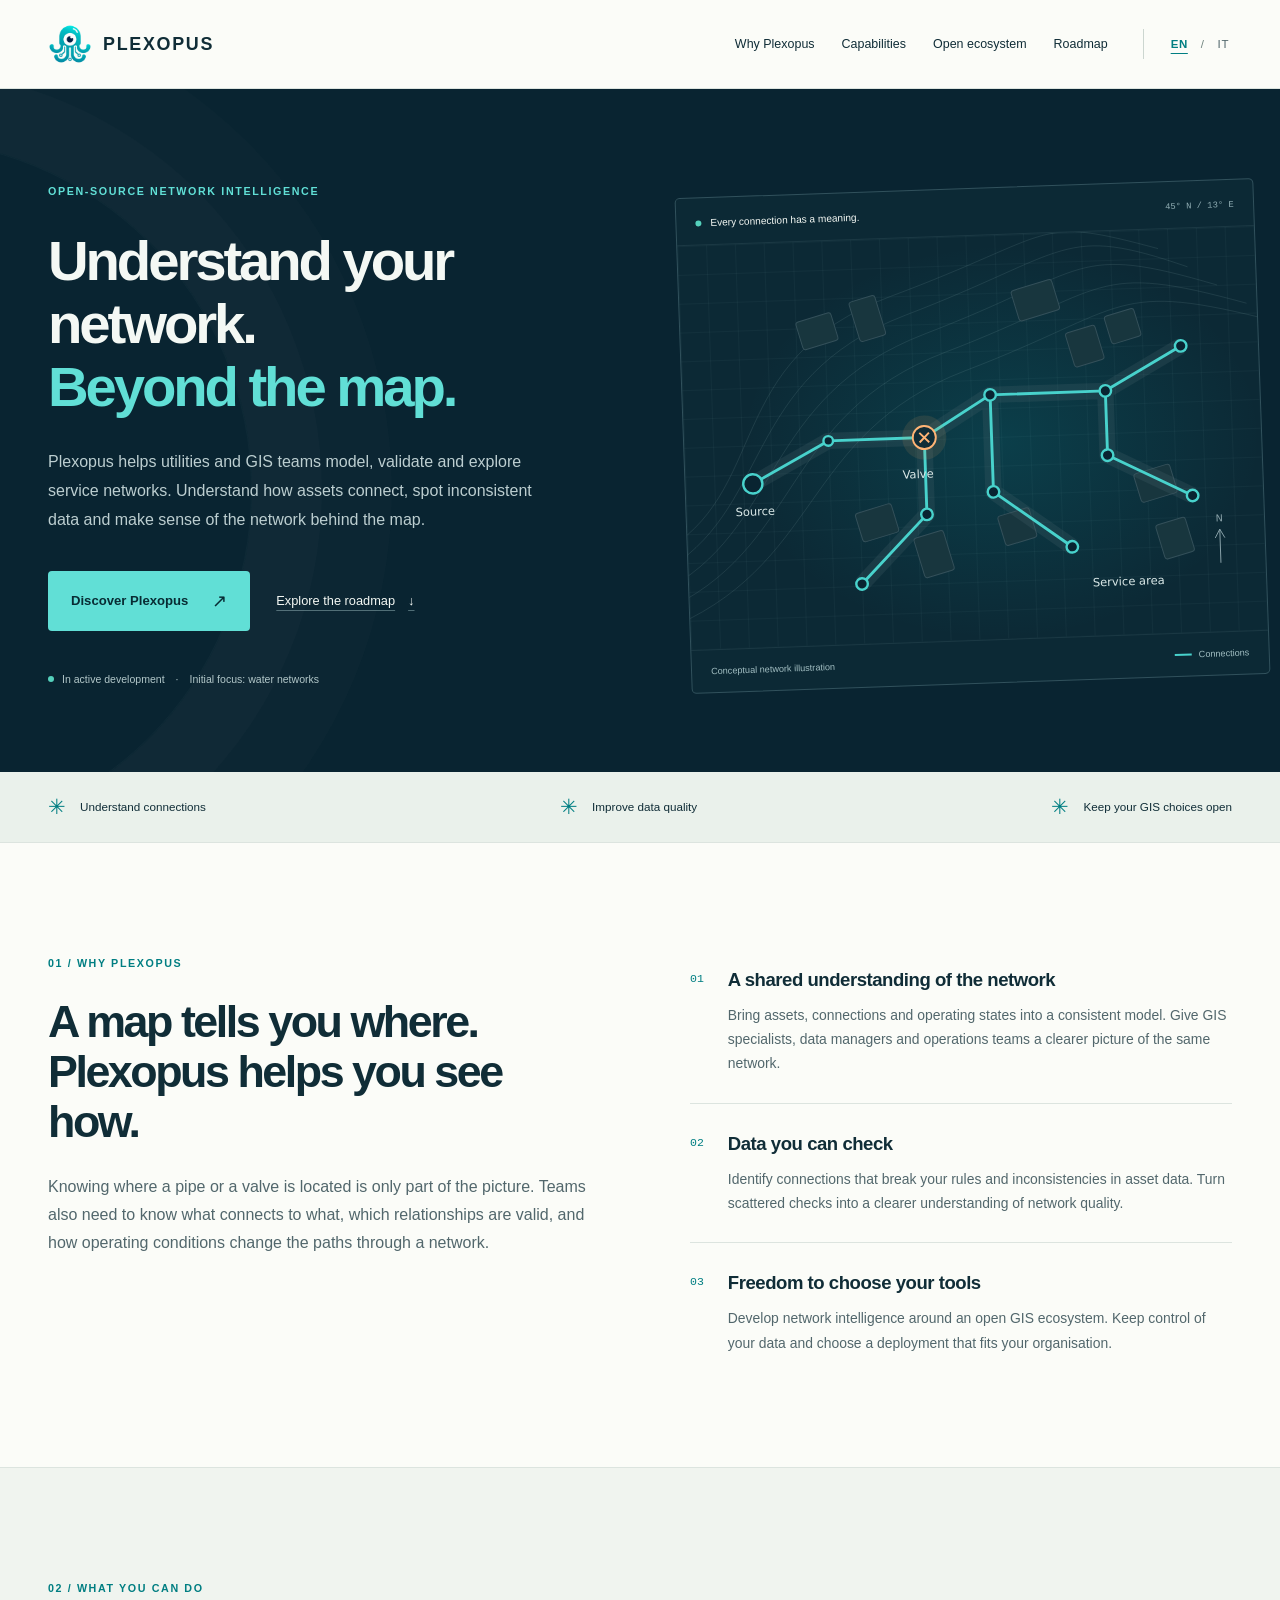
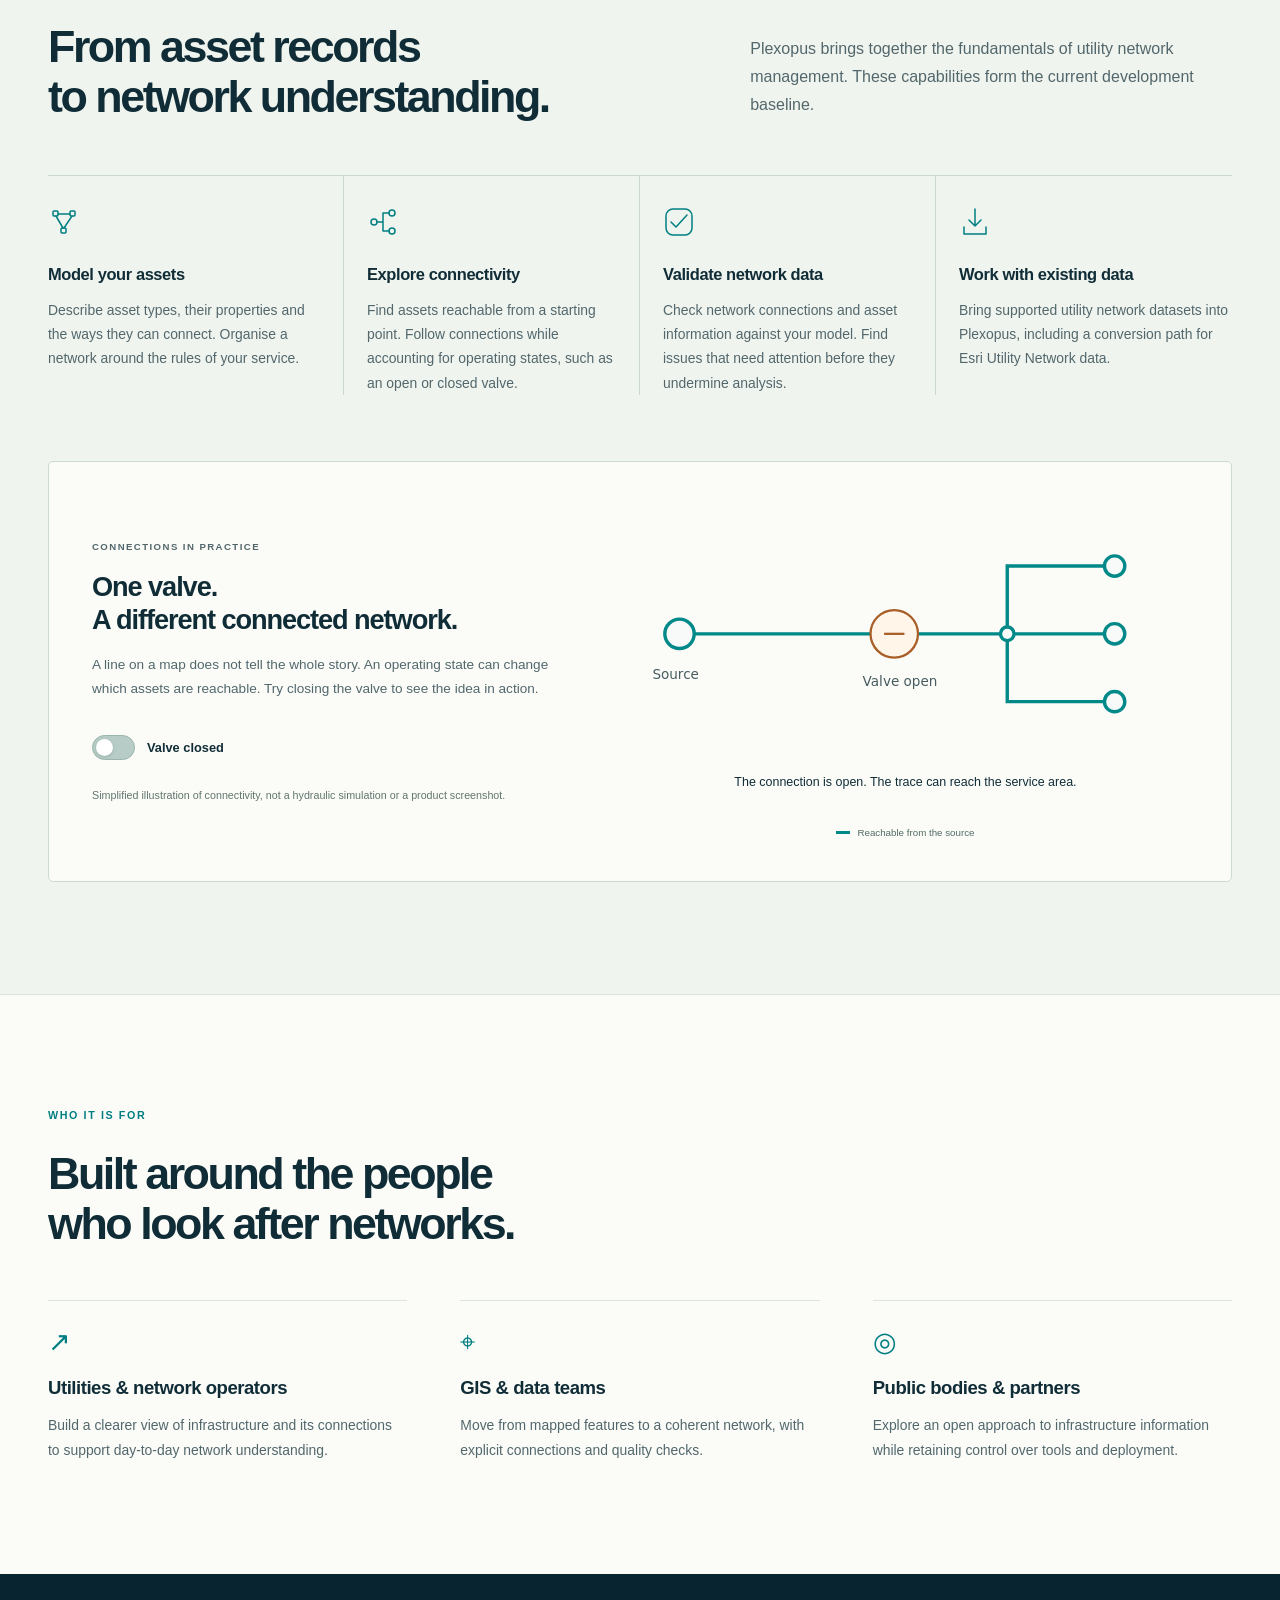
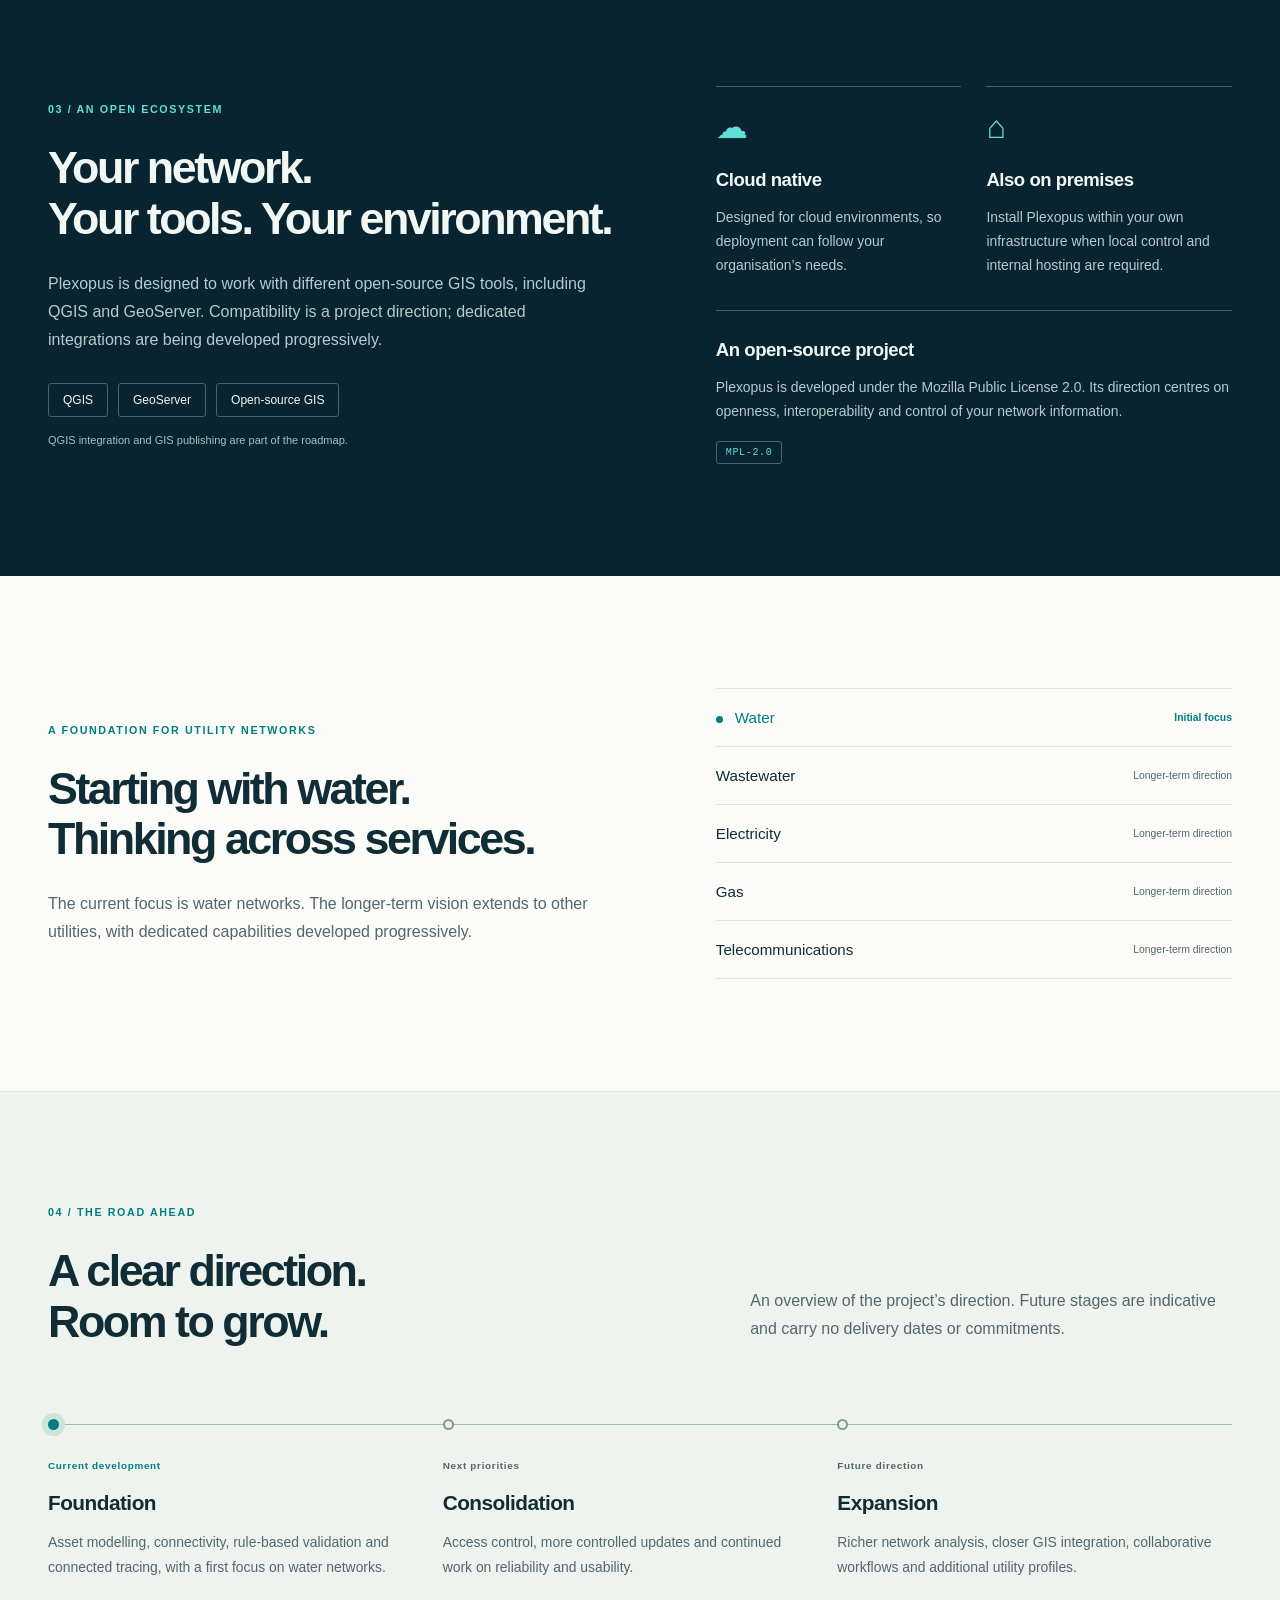
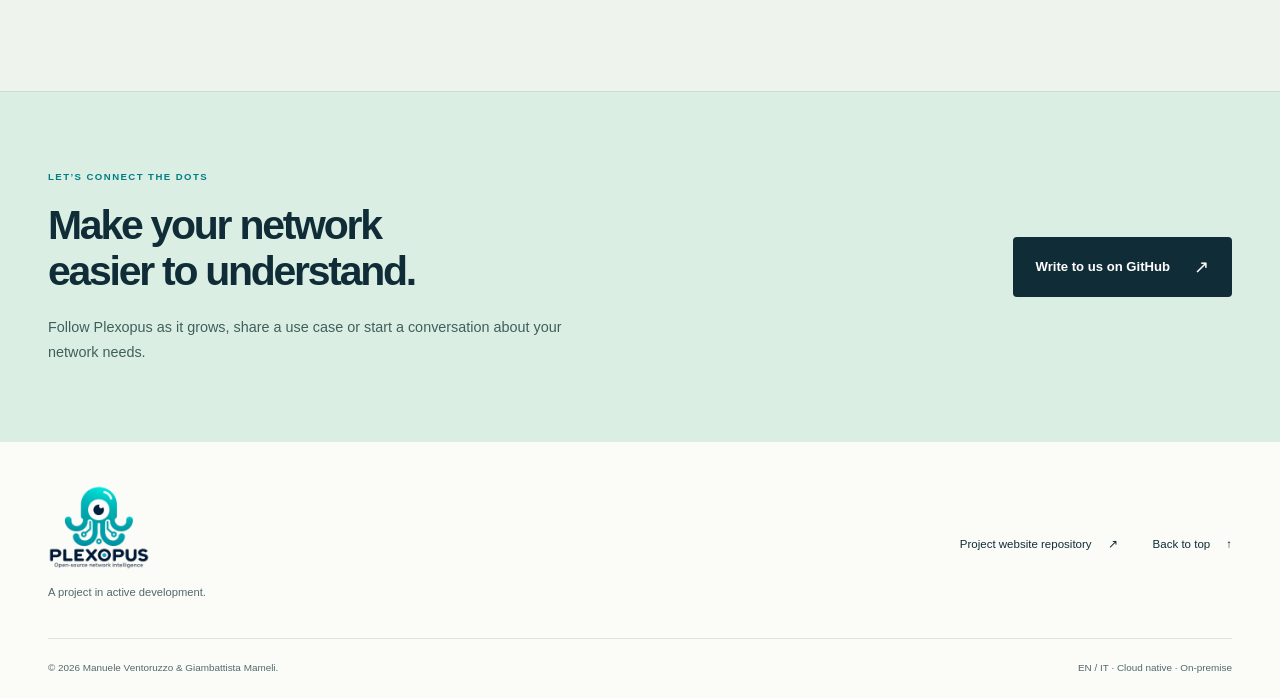
==== index.html @ 3d6eb8ca "Add bilingual Plexopus product website for GitHub Pages Introduce the project, user needs, current c" ====
<!doctype html>
<html lang="en">
<head>
 <meta charset="utf-8">
 <meta name="viewport" content="width=device-width, initial-scale=1">
 <meta name="theme-color" content="#092431">
 <title>Plexopus — Understand your network. Beyond the map.</title>
 <meta name="description" content="Open-source utility network intelligence. Model assets, understand connections and check data quality. Cloud native, also deployable on premises.">
 <link rel="canonical" href="https://manvento.github.io/plexopus-pages/">
 <link rel="alternate" hreflang="en" href="https://manvento.github.io/plexopus-pages/">
 <link rel="alternate" hreflang="it" href="https://manvento.github.io/plexopus-pages/it/">
 <link rel="alternate" hreflang="x-default" href="https://manvento.github.io/plexopus-pages/">
 <meta property="og:type" content="website">
 <meta property="og:site_name" content="Plexopus">
 <meta property="og:title" content="Plexopus — Understand your network. Beyond the map.">
 <meta property="og:description" content="Open-source utility network intelligence. Model assets, understand connections and check data quality. Cloud native, also deployable on premises.">
 <meta property="og:url" content="https://manvento.github.io/plexopus-pages/">
 <meta property="og:locale" content="en_GB">
 <link rel="icon" type="image/png" sizes="32x32" href="./assets/favicon-32x32.png">
 <link rel="apple-touch-icon" href="./assets/apple-touch-icon.png">
 <link rel="stylesheet" href="./assets/site.css">
 <script src="./assets/site.js" defer></script>
</head>
<body id="top">
 <a class="skip-link" href="#main">Skip to content</a>
 <header class="site-header"><div class="container header-inner">
 <a class="brand" href="./" aria-label="Plexopus"><img src="./assets/plexopus-symbol-128.png" width="44" height="44" alt=""><span>PLEXOPUS</span></a>
 <nav class="main-nav" aria-label="Main navigation"><a href="#why">Why Plexopus</a><a href="#capabilities">Capabilities</a><a href="#ecosystem">Open ecosystem</a><a href="#roadmap">Roadmap</a></nav>
 <nav class="languages" aria-label="Choose language"><a href="./" lang="en" hreflang="en" aria-current="page">EN</a><span aria-hidden="true">/</span><a href="./it/" lang="it" hreflang="it" >IT</a></nav>
 </div></header>
 <main id="main">
 <section class="hero"><div class="container hero-grid"><div class="hero-copy">
 <p class="eyebrow">OPEN-SOURCE NETWORK INTELLIGENCE</p><h1>Understand your network.<br><span>Beyond the map.</span></h1><p class="hero-intro">Plexopus helps utilities and GIS teams model, validate and explore service networks. Understand how assets connect, spot inconsistent data and make sense of the network behind the map.</p>
 <div class="hero-actions"><a class="button button-primary" href="#why">Discover Plexopus<span aria-hidden="true">↗</span></a><a class="text-link" href="#roadmap">Explore the roadmap<span aria-hidden="true">↓</span></a></div>
 <p class="development"><span class="live-dot"></span>In active development<span class="status-separator" aria-hidden="true">·</span><span>Initial focus: water networks</span></p>
 </div><figure class="network-figure">
 <div class="figure-heading"><span class="live-dot"></span>Every connection has a meaning.<span class="coordinate" aria-hidden="true">45° N / 13° E</span></div>
 <svg class="network-map" viewBox="0 0 600 420" role="img" aria-labelledby="map-title map-desc">
 <title id="map-title">Conceptual network illustration</title><desc id="map-desc">Source → Valve → Service area</desc>
 <defs><pattern id="grid" width="30" height="30" patternUnits="userSpaceOnUse"><path d="M30 0H0V30" fill="none" stroke="#a8c8cd" stroke-opacity=".09"/></pattern><radialGradient id="map-glow"><stop stop-color="#06b9c2" stop-opacity=".15"/><stop offset="1" stop-color="#06b9c2" stop-opacity="0"/></radialGradient></defs>
 <rect width="600" height="420" fill="url(#grid)"/><ellipse cx="330" cy="215" rx="270" ry="205" fill="url(#map-glow)"/>
 <g fill="none" stroke="#a8c8cd" stroke-width="1" opacity=".12"><path d="M-30 320C90 260 40 120 220 60S370-20 500 20M-30 340C90 280 60 140 235 80S400-10 530 40M-30 360C100 300 80 160 255 100S410 10 560 60M-30 380C120 320 100 180 275 120S430 30 590 80M-30 400C140 340 120 200 295 140S450 50 620 100"/></g>
 <g fill="#18363e" stroke="#34505a" stroke-width="1"><rect x="120" y="84" width="38" height="30" rx="3" transform="rotate(-15 120 84)"/><rect x="176" y="65" width="28" height="43" rx="3" transform="rotate(-15 176 65)"/><rect x="345" y="59" width="44" height="33" rx="3" transform="rotate(-15 345 59)"/><rect x="400" y="105" width="32" height="37" rx="3" transform="rotate(-15 400 105)"/><rect x="441" y="89" width="32" height="30" rx="3" transform="rotate(-15 441 89)"/><rect x="466" y="254" width="39" height="31" rx="3" transform="rotate(-15 466 254)"/><rect x="487" y="308" width="32" height="37" rx="3" transform="rotate(-15 487 308)"/><rect x="175" y="285" width="39" height="31" rx="3" transform="rotate(-15 175 285)"/><rect x="235" y="313" width="32" height="43" rx="3" transform="rotate(-15 235 313)"/><rect x="323" y="293" width="34" height="32" rx="3" transform="rotate(-15 323 293)"/></g>
 <g fill="none" stroke="#46616a" stroke-width="17" stroke-linejoin="round" opacity=".25"><path d="M70 250 150 208 250 208 320 166 440 166 520 122M320 166v101l80 60M250 208v80l-70 70M440 166v67l87 45"/></g>
 <g fill="none" stroke="#48d2cc" stroke-width="3" stroke-linecap="round" stroke-linejoin="round"><path d="M70 250 150 208H250"/><path class="downstream" d="m250 208 70-42h120l80-44M320 166v101l80 60M250 208v80l-70 70M440 166v67l87 45"/></g>
 <g fill="#092431" stroke="#48d2cc" stroke-width="2.5"><circle cx="70" cy="250" r="10"/><circle cx="150" cy="208" r="5"/><g class="downstream"><circle cx="320" cy="166" r="6"/><circle cx="440" cy="166" r="6"/><circle cx="520" cy="122" r="6"/><circle cx="320" cy="267" r="6"/><circle cx="400" cy="327" r="6"/><circle cx="250" cy="288" r="6"/><circle cx="180" cy="358" r="6"/><circle cx="440" cy="233" r="6"/><circle cx="527" cy="278" r="6"/></g></g>
 <circle cx="250" cy="208" r="23" fill="#df9a5d" fill-opacity=".12"/><g class="map-valve" stroke="#ffb475" stroke-width="2" fill="#102d37"><circle cx="250" cy="208" r="12"/><path class="valve-mark" d="m245 203 10 10m0-10-10 10"/></g>
 <g class="map-labels" fill="#dbe9e8" font-size="12" font-family="system-ui,sans-serif"><text x="51" y="283">Source</text><text x="226" y="250">Valve</text><text x="420" y="369">Service area</text></g>
 <path d="M554 349v-35m-5 9 5-9 5 9" fill="none" stroke="#8ba3aa"/><text x="550" y="306" fill="#8ba3aa" font-family="system-ui" font-size="10">N</text>
 </svg><figcaption><span>Conceptual network illustration</span><span class="map-legend"><i></i>Connections</span></figcaption></figure></div></section>
 <div class="promise-strip"><div class="container"><span><span aria-hidden="true">✳</span>Understand connections</span><span><span aria-hidden="true">✳</span>Improve data quality</span><span><span aria-hidden="true">✳</span>Keep your GIS choices open</span></div></div>
 <section class="section" id="why"><div class="container why-grid"><div class="section-heading"><p class="eyebrow">01 / WHY PLEXOPUS</p><h2>A map tells you where.<br>Plexopus helps you see how.</h2><p class="lead">Knowing where a pipe or a valve is located is only part of the picture. Teams also need to know what connects to what, which relationships are valid, and how operating conditions change the paths through a network.</p></div><div class="needs"><article class="need"><span class="index">01</span><div><h3>A shared understanding of the network</h3><p>Bring assets, connections and operating states into a consistent model. Give GIS specialists, data managers and operations teams a clearer picture of the same network.</p></div></article><article class="need"><span class="index">02</span><div><h3>Data you can check</h3><p>Identify connections that break your rules and inconsistencies in asset data. Turn scattered checks into a clearer understanding of network quality.</p></div></article><article class="need"><span class="index">03</span><div><h3>Freedom to choose your tools</h3><p>Develop network intelligence around an open GIS ecosystem. Keep control of your data and choose a deployment that fits your organisation.</p></div></article></div></div></section>
 <section class="section capabilities" id="capabilities"><div class="container"><div class="section-heading split-heading"><div><p class="eyebrow">02 / WHAT YOU CAN DO</p><h2>From asset records<br>to network understanding.</h2></div><p class="lead">Plexopus brings together the fundamentals of utility network management. These capabilities form the current development baseline.</p></div><div class="features"><article class="feature"><svg viewBox="0 0 32 32" width="32" height="32" fill="none" stroke="currentColor" stroke-width="1.5" stroke-linecap="round" stroke-linejoin="round" aria-hidden="true"><rect x="5" y="5" width="5" height="5" rx="1"/><rect x="22" y="5" width="5" height="5" rx="1"/><rect x="13" y="22" width="5" height="5" rx="1"/><path d="m10 8 12 0M8 10l7 12m9-12-8 12"/></svg><h3>Model your assets</h3><p>Describe asset types, their properties and the ways they can connect. Organise a network around the rules of your service.</p></article><article class="feature"><svg viewBox="0 0 32 32" width="32" height="32" fill="none" stroke="currentColor" stroke-width="1.5" stroke-linecap="round" stroke-linejoin="round" aria-hidden="true"><circle cx="7" cy="16" r="3"/><circle cx="25" cy="7" r="3"/><circle cx="25" cy="25" r="3"/><path d="M10 16h6V7h6m-6 9v9h6"/></svg><h3>Explore connectivity</h3><p>Find assets reachable from a starting point. Follow connections while accounting for operating states, such as an open or closed valve.</p></article><article class="feature"><svg viewBox="0 0 32 32" width="32" height="32" fill="none" stroke="currentColor" stroke-width="1.5" stroke-linecap="round" stroke-linejoin="round" aria-hidden="true"><path d="m8 16 5 5 11-12"/><rect x="3" y="3" width="26" height="26" rx="7"/></svg><h3>Validate network data</h3><p>Check network connections and asset information against your model. Find issues that need attention before they undermine analysis.</p></article><article class="feature"><svg viewBox="0 0 32 32" width="32" height="32" fill="none" stroke="currentColor" stroke-width="1.5" stroke-linecap="round" stroke-linejoin="round" aria-hidden="true"><path d="M16 3v17m-6-6 6 6 6-6M5 21v7h22v-7"/></svg><h3>Work with existing data</h3><p>Bring supported utility network datasets into Plexopus, including a conversion path for Esri Utility Network data.</p></article></div>
 <div class="demo" data-demo data-open-message="The connection is open. The trace can reach the service area." data-closed-message="The valve blocks the path. The trace stops here." data-open-label="Valve open" data-closed-label="Valve closed"><div><p class="eyebrow">CONNECTIONS IN PRACTICE</p><h3>One valve.<br>A different connected network.</h3><p>A line on a map does not tell the whole story. An operating state can change which assets are reachable. Try closing the valve to see the idea in action.</p><label class="valve-control" hidden><input type="checkbox" role="switch" id="valve-switch"><span class="switch-track" aria-hidden="true"></span><span>Valve closed</span></label><p class="demo-disclaimer">Simplified illustration of connectivity, not a hydraulic simulation or a product screenshot.</p></div>
 <div class="demo-visual"><svg viewBox="0 0 500 230" role="img" aria-labelledby="demo-title"><title id="demo-title">Source → Valve → Service area</title><g fill="none" stroke="#a5b9b7" stroke-width="3" stroke-linecap="round"><path class="trace-source" d="M50 114H240"/><path class="trace-branch" d="M240 114h100v-60h95M340 114v60h95M340 114h95"/></g><g fill="#f7faf8" stroke="#a5b9b7" stroke-width="3"><circle class="trace-source" cx="50" cy="114" r="13"/><g class="trace-branch"><circle cx="435" cy="54" r="9"/><circle cx="435" cy="114" r="9"/><circle cx="435" cy="174" r="9"/><circle cx="340" cy="114" r="6"/></g></g><circle cx="240" cy="114" r="21" fill="#fff5e9" stroke="#a85e27" stroke-width="2"/><path class="demo-valve-mark" d="M231 114h18" stroke="#a85e27" stroke-width="2"/><g fill="#465c60" font-size="12" font-family="system-ui,sans-serif"><text x="26" y="154">Source</text><text x="212" y="160" data-valve-state>Valve open</text></g></svg><p class="demo-result" role="status" aria-live="polite">The connection is open. The trace can reach the service area.</p><div class="demo-key"><span><i></i>Reachable from the source</span><span class="closed-key" hidden><i></i>Beyond the closed valve</span></div></div></div>
 </div></section>
 <section class="section audiences"><div class="container"><div class="section-heading"><p class="eyebrow">WHO IT IS FOR</p><h2>Built around the people<br>who look after networks.</h2></div><div class="audience-grid"><article><span class="audience-mark" aria-hidden="true">↗</span><h3>Utilities & network operators</h3><p>Build a clearer view of infrastructure and its connections to support day-to-day network understanding.</p></article><article><span class="audience-mark" aria-hidden="true">⌖</span><h3>GIS & data teams</h3><p>Move from mapped features to a coherent network, with explicit connections and quality checks.</p></article><article><span class="audience-mark" aria-hidden="true">◎</span><h3>Public bodies & partners</h3><p>Explore an open approach to infrastructure information while retaining control over tools and deployment.</p></article></div></div></section>
 <section class="section ecosystem" id="ecosystem"><div class="container"><div class="ecosystem-grid"><div class="section-heading"><p class="eyebrow">03 / AN OPEN ECOSYSTEM</p><h2>Your network.<br>Your tools. Your environment.</h2><p class="lead">Plexopus is designed to work with different open-source GIS tools, including QGIS and GeoServer. Compatibility is a project direction; dedicated integrations are being developed progressively.</p><div class="gis-names"><span>QGIS</span><span>GeoServer</span><span>Open-source GIS</span></div><p class="small-note">QGIS integration and GIS publishing are part of the roadmap.</p></div><div class="deployment"><article><span class="deployment-icon" aria-hidden="true">☁</span><h3>Cloud native</h3><p>Designed for cloud environments, so deployment can follow your organisation’s needs.</p></article><article><span class="deployment-icon" aria-hidden="true">⌂</span><h3>Also on premises</h3><p>Install Plexopus within your own infrastructure when local control and internal hosting are required.</p></article><article class="open-source"><h3>An open-source project</h3><p>Plexopus is developed under the Mozilla Public License 2.0. Its direction centres on openness, interoperability and control of your network information.</p><span class="license">MPL-2.0</span></article></div></div></div></section>
 <section class="section sectors"><div class="container sector-grid"><div class="section-heading"><p class="eyebrow">A FOUNDATION FOR UTILITY NETWORKS</p><h2>Starting with water.<br>Thinking across services.</h2><p class="lead">The current focus is water networks. The longer-term vision extends to other utilities, with dedicated capabilities developed progressively.</p></div><ul><li class="active"><span>Water</span><small>Initial focus</small></li><li class=""><span>Wastewater</span><small>Longer-term direction</small></li><li class=""><span>Electricity</span><small>Longer-term direction</small></li><li class=""><span>Gas</span><small>Longer-term direction</small></li><li class=""><span>Telecommunications</span><small>Longer-term direction</small></li></ul></div></section>
 <section class="section roadmap" id="roadmap"><div class="container"><div class="section-heading split-heading"><div><p class="eyebrow">04 / THE ROAD AHEAD</p><h2>A clear direction.<br>Room to grow.</h2></div><p class="lead">An overview of the project’s direction. Future stages are indicative and carry no delivery dates or commitments.</p></div><ol class="roadmap-track"><li class="current"><span class="road-dot" aria-hidden="true"></span><p class="phase">Current development</p><h3>Foundation</h3><p>Asset modelling, connectivity, rule-based validation and connected tracing, with a first focus on water networks.</p></li><li class=""><span class="road-dot" aria-hidden="true"></span><p class="phase">Next priorities</p><h3>Consolidation</h3><p>Access control, more controlled updates and continued work on reliability and usability.</p></li><li class=""><span class="road-dot" aria-hidden="true"></span><p class="phase">Future direction</p><h3>Expansion</h3><p>Richer network analysis, closer GIS integration, collaborative workflows and additional utility profiles.</p></li></ol></div></section>
 <section class="contact"><div class="container contact-inner"><div><p class="eyebrow">LET’S CONNECT THE DOTS</p><h2>Make your network<br>easier to understand.</h2><p>Follow Plexopus as it grows, share a use case or start a conversation about your network needs.</p></div><a class="button button-primary" href="https://github.com/manvento/plexopus-pages/issues/new">Write to us on GitHub<span aria-hidden="true">↗</span></a></div></section>
 </main>
 <footer class="site-footer"><div class="container"><div class="footer-main"><div><img class="footer-logo" src="./assets/plexopus-logo-240.png" width="120" height="99" loading="lazy" alt="Plexopus — Open-source network intelligence."><p>A project in active development.</p></div><div class="footer-links"><a href="https://github.com/manvento/plexopus-pages">Project website repository<span aria-hidden="true">↗</span></a><a href="#top">Back to top<span aria-hidden="true">↑</span></a></div></div><div class="footer-bottom"><small>© 2026 Manuele Ventoruzzo & Giambattista Mameli.</small><span>EN / IT · Cloud native · On-premise</span></div></div></footer>
</body></html>
---- assets/site.css ----
:root{--ink:#102d37;--muted:#52676c;--paper:#fbfcf8;--line:#dce4df;--teal:#007e82;--cyan:#61dfd6;--navy:#092431;--accent:#ffb475;--max:1200px;font-family:Inter,"Avenir Next",Avenir,-apple-system,BlinkMacSystemFont,"Segoe UI",sans-serif;color:var(--ink);background:var(--paper);font-synthesis:none;text-rendering:optimizeLegibility;-webkit-font-smoothing:antialiased}
*{box-sizing:border-box}html{scroll-behavior:smooth;scroll-padding-top:108px}body{margin:0}a{color:inherit;text-decoration:none}button,input{font:inherit}a,button,input{-webkit-tap-highlight-color:transparent}a:focus-visible,input:focus-visible{outline:3px solid #b9682e;outline-offset:6px;border-radius:3px}img,svg{max-width:100%;display:block}h1,h2,h3,p,figure{margin:0}p{line-height:1.75}h1,h2,h3{font-weight:600}h1,h2{letter-spacing:-.055em;line-height:1.12}h2{font-size:clamp(2rem,3.5vw,3.2rem)}h3{font-size:1.16rem;letter-spacing:-.025em;line-height:1.4}.container{width:min(calc(100% - 96px),var(--max));margin-inline:auto}.section{padding:112px 0}.eyebrow{font-size:.67rem;font-weight:700;letter-spacing:.15em;line-height:1.6;margin-bottom:24px;color:var(--teal)}.section-heading h2{margin-bottom:27px}.lead{font-size:1rem;color:var(--muted);max-width:540px}.skip-link{position:fixed;top:8px;left:16px;z-index:100;transform:translateY(-160%);background:var(--paper);padding:12px 20px;border:2px solid var(--teal)}.skip-link:focus{transform:translateY(0)}.site-header{position:sticky;top:0;z-index:10;background:rgba(251,252,248,.97);border-bottom:1px solid var(--line)}.header-inner{min-height:88px;display:flex;align-items:center;gap:35px}.brand{display:flex;align-items:center;gap:11px;flex-shrink:0}.brand span{font-size:1.12rem;font-weight:800;letter-spacing:.095em}.main-nav{display:flex;gap:27px;margin-left:auto;font-size:.78rem;font-weight:500}.main-nav a{padding:12px 0;position:relative}.main-nav a:after{content:"";height:2px;background:var(--teal);position:absolute;bottom:6px;left:0;right:100%;transition:right .2s}.main-nav a:hover:after{right:0}.languages{border-left:1px solid #ccd6d0;padding-left:24px;display:flex;align-items:center;gap:10px;font-size:.72rem;letter-spacing:.05em}.languages a{padding:9px 3px;color:var(--muted)}.languages a[aria-current]{font-weight:800;color:var(--teal);text-decoration:underline;text-underline-offset:5px}.languages>span{color:#70847f}
.hero{background:var(--navy);color:#f4f8f4;overflow:hidden;position:relative}.hero:before{content:"";width:700px;height:700px;border:1px solid #abc6c409;border-radius:50%;position:absolute;left:-450px;top:50px;box-shadow:0 0 0 70px #abc6c405,0 0 0 140px #abc6c404;pointer-events:none}.hero-grid{display:grid;grid-template-columns:1.1fr 1fr;align-items:center;gap:32px;padding-block:94px 83px}.hero-copy{position:relative;z-index:1}.hero .eyebrow{color:var(--cyan);margin-bottom:29px}.hero h1{font-size:clamp(2.6rem,4.4vw,4.2rem);line-height:1.12;font-weight:550;max-width:650px}.hero h1 span{color:var(--cyan)}.hero-intro{font-size:1rem;line-height:1.8;color:#bcced0;max-width:510px;margin-top:30px}.hero-actions{display:flex;align-items:center;flex-wrap:wrap;gap:26px;margin-top:36px}.button{display:inline-flex;align-items:center;justify-content:center;gap:24px;font-size:.82rem;font-weight:650;padding:17px 23px;border-radius:4px;transition:background .18s,transform .18s;line-height:1.5}.button-primary{background:var(--cyan);color:#082c34}.button-primary:hover{background:#98eee5;transform:translateY(-2px)}.button span{font-size:1.1rem;font-weight:400}.text-link{font-size:.8rem;display:inline-flex;gap:13px;align-items:center;padding:12px 0;text-decoration:underline;text-underline-offset:5px;text-decoration-color:#98b8bb80}.text-link:hover{color:var(--cyan)}.development{display:flex;align-items:center;flex-wrap:wrap;gap:8px;font-size:.66rem;color:#b2c7c9;margin-top:39px}.live-dot{width:6px;height:6px;background:#55d1bc;border-radius:50%;display:inline-block;flex-shrink:0}.status-separator{margin-inline:3px}.network-figure{border:1px solid #31515c;border-radius:5px;background:#0c2935;position:relative;margin-right:-30px;transform:rotate(-2deg)}.figure-heading{display:flex;align-items:center;gap:9px;padding:19px 19px 16px;font-size:.63rem;font-weight:500;border-bottom:1px solid #34505a66}.coordinate{margin-left:auto;font-family:monospace;font-size:.55rem;color:#91aeb4;white-space:nowrap}.network-map{width:100%;height:auto}.network-figure figcaption{display:flex;justify-content:space-between;gap:12px;padding:16px 19px;border-top:1px solid #34505a66;color:#a2bec2;font-size:.57rem}.map-legend{display:flex;gap:7px;align-items:center}.map-legend i{height:2px;width:17px;background:#48d2cc}.promise-strip{background:#eaf1eb;border-bottom:1px solid var(--line)}.promise-strip .container{display:flex;align-items:center;justify-content:space-between;gap:25px;padding-block:23px}.promise-strip .container>span{display:flex;align-items:center;gap:14px;font-size:.73rem;font-weight:500}.promise-strip .container>span>span{font-size:1.3rem;color:var(--teal)}
.why-grid{display:grid;grid-template-columns:1fr 1fr;gap:100px}.needs{padding-top:12px}.need{display:flex;gap:24px;padding:27px 0;border-top:1px solid var(--line)}.need:first-child{padding-top:0;border-top:0}.need:last-child{padding-bottom:0}.index{font-family:monospace;color:var(--teal);font-size:.72rem;padding-top:5px}.need h3{margin-bottom:10px}.need p,.feature p,.audience-grid p,.deployment p,.roadmap-track>li>p:not(.phase){font-size:.87rem;color:var(--muted)}.capabilities{border-block:1px solid var(--line);background:#f0f4ef}.split-heading{display:grid;grid-template-columns:1.25fr 1fr;gap:100px;align-items:end;margin-bottom:53px}.split-heading h2{margin-bottom:0}.split-heading .lead{padding-bottom:3px}.features{display:grid;grid-template-columns:repeat(4,1fr);border-top:1px solid #cbd8d0;margin-top:30px}.feature{padding:30px 23px 0;border-right:1px solid #cbd8d0}.feature:first-child{padding-left:0}.feature:last-child{border-right:0;padding-right:0}.feature>svg{color:var(--teal);margin-bottom:25px}.feature h3{font-size:1.03rem;margin-bottom:12px}.demo{display:grid;grid-template-columns:1fr 1.2fr;gap:60px;padding:43px;margin-top:66px;border:1px solid #ccdad2;background:var(--paper);border-radius:5px;align-items:center}.demo .eyebrow{font-size:.6rem;margin-bottom:17px}.demo h3{font-size:1.7rem;line-height:1.2;letter-spacing:-.04em;margin-bottom:17px}.demo p{font-size:.85rem;color:var(--muted)}.demo .demo-disclaimer{font-size:.67rem;color:#61756d;margin-top:18px;line-height:1.6}.valve-control{display:flex;align-items:center;gap:12px;margin-top:24px;position:relative;font-size:.8rem;font-weight:600;cursor:pointer;width:fit-content;min-height:44px}.valve-control[hidden]{display:none}.valve-control input{position:absolute;opacity:0;width:44px;height:44px;inset:0;margin:0;cursor:pointer}.switch-track{display:block;width:43px;height:25px;background:#b7ccc6;border:1px solid #9ab5ad;border-radius:20px;transition:background .2s}.switch-track:after{content:"";position:relative;display:block;width:17px;height:17px;background:white;border-radius:50%;top:3px;left:3px;box-shadow:0 1px 3px #163a3b30;transition:transform .2s}.valve-control input:checked+.switch-track{background:#a35c29;border-color:#a35c29}.valve-control input:checked+.switch-track:after{transform:translateX(18px)}.valve-control input:focus-visible+.switch-track{outline:3px solid #aa5d24;outline-offset:5px}.demo-visual>svg{width:100%;height:auto}.trace-source,.trace-branch{stroke:#008988;transition:stroke .25s}.demo.is-closed .trace-branch{stroke:#a5b9b7;stroke-dasharray:5 6}.demo-valve-mark{transform-origin:240px 114px;transition:transform .2s}.demo.is-closed .demo-valve-mark{transform:rotate(90deg)}.demo .demo-result{color:var(--ink);font-size:.78rem;font-weight:500;min-height:44px;text-align:center;line-height:1.6;margin-top:8px}.demo-key{display:flex;justify-content:center;gap:17px;flex-wrap:wrap;margin-top:10px}.demo-key>span{display:flex;align-items:center;gap:7px;font-size:.61rem;color:#536b67}.demo-key>span[hidden]{display:none}.demo-key i{width:14px;height:3px;display:inline-block;background:#008988}.demo-key .closed-key i{background:#a5b9b7}
.audience-grid{display:grid;grid-template-columns:repeat(3,1fr);gap:53px;margin-top:52px}.audience-grid article{border-top:1px solid var(--line);padding-top:25px}.audience-mark{font-size:1.7rem;color:var(--teal);margin-bottom:17px;display:block}.audience-grid h3{margin-bottom:12px}.ecosystem{background:#092431;color:#f1f7f3}.ecosystem .eyebrow{color:var(--cyan)}.ecosystem .lead{color:#b6cbcd}.ecosystem-grid{display:grid;grid-template-columns:1.1fr 1fr;gap:100px;align-items:center}.gis-names{display:flex;gap:10px;flex-wrap:wrap;margin-top:29px}.gis-names>span{font-size:.75rem;padding:9px 14px;border:1px solid #49646b;border-radius:3px;font-weight:500}.small-note{font-size:.69rem;line-height:1.6;color:#a7c0c4;margin-top:15px}.deployment{display:grid;grid-template-columns:1fr 1fr;gap:22px 25px}.deployment article{border-top:1px solid #41606a;padding-top:21px}.deployment-icon{display:block;color:var(--cyan);font-size:2rem;line-height:1.2;margin-bottom:20px}.deployment h3{margin-bottom:12px}.deployment p{color:#b6cbcd}.deployment .open-source{grid-column:1/-1;padding-top:26px;margin-top:10px}.license{display:inline-block;font-size:.63rem;border:1px solid #49646b;padding:5px 9px;border-radius:3px;color:var(--cyan);margin-top:18px;letter-spacing:.06em;font-family:monospace}.sector-grid{display:grid;grid-template-columns:1.1fr 1fr;gap:100px;align-items:center}.sectors ul{list-style:none;margin:0;padding:0}.sectors li{display:flex;align-items:center;justify-content:space-between;gap:20px;border-top:1px solid var(--line);padding:20px 0}.sectors li:last-child{border-bottom:1px solid var(--line)}.sectors li>span{font-size:.95rem;font-weight:500}.sectors small{font-size:.65rem;color:var(--muted)}.sectors .active{color:var(--teal)}.sectors .active small{font-weight:600;color:var(--teal)}.sectors .active>span:before{content:"";display:inline-block;width:7px;height:7px;border-radius:50%;background:var(--teal);margin-right:12px}.roadmap{background:#eef3ee;border-top:1px solid var(--line)}.roadmap-track{display:grid;grid-template-columns:repeat(3,1fr);list-style:none;margin:0;padding:25px 0 0}.roadmap-track>li{position:relative;border-top:1px solid #9bb9b0;padding:32px 42px 0 0}.roadmap-track>li:last-child{padding-right:0}.road-dot{width:11px;height:11px;border:2px solid #7f9c92;border-radius:50%;position:absolute;top:-6px;left:0;background:#eef3ee}.current .road-dot{border-color:var(--teal);background:var(--teal);box-shadow:0 0 0 6px #cde4dc}.phase{font-size:.62rem;font-weight:650;letter-spacing:.07em;color:var(--muted);margin-bottom:14px}.current .phase{color:var(--teal)}.roadmap-track h3{font-size:1.3rem;margin-bottom:13px}.contact{padding:77px 0;background:#dbeee4;border-top:1px solid #cadecf}.contact-inner{display:flex;align-items:center;justify-content:space-between;gap:50px}.contact h2{font-size:clamp(2rem,3.2vw,3rem);margin-bottom:20px}.contact .eyebrow{font-size:.6rem;margin-bottom:19px}.contact p:not(.eyebrow){font-size:.9rem;max-width:550px;color:#3f605a}.contact .button{background:var(--ink);color:white;flex-shrink:0}.contact .button:hover{background:#1b4854}.site-footer{padding:43px 0 25px}.footer-main{display:flex;justify-content:space-between;gap:30px;align-items:center;padding-bottom:36px}.footer-logo{width:102px;height:auto}.footer-main p{color:var(--muted);font-size:.7rem;margin-top:13px}.footer-links{display:flex;gap:35px;font-size:.72rem}.footer-links a{display:inline-flex;gap:16px;align-items:center;min-height:44px}.footer-links a:hover{color:var(--teal)}.footer-bottom{border-top:1px solid var(--line);padding-top:23px;display:flex;justify-content:space-between;gap:20px;color:var(--muted);font-size:.62rem}.footer-bottom small{font-size:inherit}
@media(min-width:1500px){.hero-grid{padding-block:115px}.hero h1{font-size:4.3rem}}
@media(max-width:1100px){.container{width:calc(100% - 64px)}.main-nav{gap:18px;font-size:.7rem}.header-inner{gap:22px}.languages{padding-left:19px}.hero-grid{gap:26px;padding-block:75px}.hero h1{font-size:3.2rem}.network-figure{margin-right:0}.coordinate{display:none}.why-grid,.ecosystem-grid,.sector-grid{gap:60px}.split-heading{gap:60px}.feature{padding-inline:18px}.feature h3{font-size:.98rem}.demo{padding:32px;gap:30px}.figure-heading{font-size:.6rem}.network-figure figcaption{font-size:.52rem}.audience-grid{gap:35px}.section{padding-block:90px}}
@media(max-width:850px){.header-inner{min-height:78px;flex-wrap:wrap;gap:0;padding-block:13px}.brand img{width:37px;height:37px}.brand span{font-size:1rem}.languages{margin-left:auto;border-left:0;padding-left:10px}.main-nav{order:3;width:100%;justify-content:space-between;margin-top:8px;gap:12px;font-size:.71rem}.hero-grid{grid-template-columns:1fr;gap:50px;padding-block:65px}.hero h1{font-size:clamp(2.7rem,6.4vw,4rem)}.hero-intro{max-width:600px}.hero-copy{max-width:660px}.network-figure{width:min(100%,560px);margin-inline:auto;transform:rotate(-1deg)}.coordinate{display:block}.hero .development{margin-top:25px}.promise-strip .container{gap:20px}.promise-strip .container>span{font-size:.64rem;gap:10px}.why-grid,.ecosystem-grid,.sector-grid{grid-template-columns:1fr;gap:45px}.why-grid .section-heading{max-width:620px}.needs{padding-top:0}.split-heading{grid-template-columns:1fr;gap:20px;margin-bottom:37px}.split-heading .lead{max-width:620px}.features{grid-template-columns:1fr 1fr;gap:32px 0}.feature{padding-top:26px}.feature:nth-child(2){border:0;padding-right:0}.feature:nth-child(3){padding-left:0}.feature h3{font-size:1.1rem}.demo{grid-template-columns:1fr;gap:15px;margin-top:45px}.demo>div:first-child>p:not(.eyebrow){max-width:600px}.demo-visual{max-width:550px;width:100%;margin:auto}.audience-grid{gap:25px}.audience-grid h3{font-size:1.02rem}.audience-grid p{font-size:.8rem}.deployment{gap:25px 45px}.deployment .open-source{margin-top:0}.sector-grid{gap:33px}.sectors ul{max-width:620px}.contact-inner{gap:35px}.contact .button{padding:15px 18px;gap:15px;font-size:.75rem}.roadmap-track>li{padding-right:28px}.roadmap-track h3{font-size:1.15rem}.roadmap-track>li>p:not(.phase){font-size:.8rem}.footer-bottom{font-size:.58rem}}
@media(max-width:540px){.container{width:calc(100% - 40px)}html{scroll-padding-top:130px}.section{padding-block:65px}.eyebrow{font-size:.6rem;margin-bottom:20px}.header-inner{padding-block:10px}.brand{gap:8px}.brand span{font-size:.9rem}.brand img{width:34px;height:34px}.main-nav{font-size:.64rem;gap:8px}.languages{font-size:.7rem}.hero-grid{padding-block:51px 43px;gap:39px}.hero h1{font-size:2.7rem}.hero-intro{font-size:.91rem;margin-top:23px}.hero-actions{gap:15px;margin-top:26px}.button{padding:14px 17px;font-size:.75rem;gap:17px}.text-link{font-size:.71rem;gap:8px}.development{font-size:.58rem;gap:6px;max-width:100%}.status-separator{margin:0}.network-figure{transform:none}.figure-heading{padding:14px 12px;font-size:.56rem}.coordinate{font-size:.45rem}.network-figure figcaption{padding:12px;font-size:.49rem;gap:5px}.promise-strip .container{display:grid;grid-template-columns:1fr;gap:9px;padding-block:18px}.promise-strip .container>span{font-size:.72rem}.promise-strip .container>span>span{font-size:1.1rem}h2{font-size:2rem}.lead{font-size:.92rem}.need{gap:17px;padding-block:24px}.need h3{font-size:1.1rem}.need p{font-size:.84rem}.features{gap:25px 0;margin-top:0}.feature{padding-inline:14px}.feature h3{font-size:.98rem}.feature p{font-size:.79rem;line-height:1.7}.feature>svg{width:28px;height:28px;margin-bottom:18px}.demo{padding:25px 19px}.demo h3{font-size:1.65rem}.demo .eyebrow{font-size:.55rem}.demo p{font-size:.81rem}.demo .demo-result{font-size:.72rem;min-height:48px}.demo-key{gap:8px}.demo-key>span{font-size:.56rem}.demo .demo-disclaimer{font-size:.63rem}.audience-grid{grid-template-columns:1fr;gap:28px;margin-top:32px}.audience-grid article{padding-top:21px}.audience-mark{margin-bottom:12px}.audience-grid h3{font-size:1.1rem}.audience-grid p{font-size:.86rem}.deployment{gap:25px 22px}.deployment h3{font-size:1.05rem}.deployment p{font-size:.8rem}.gis-names{gap:8px}.gis-names>span{font-size:.67rem;padding:8px 10px}.small-note{font-size:.64rem}.sectors li{padding-block:17px}.sectors li>span{font-size:.87rem}.sectors small{font-size:.59rem}.roadmap-track{grid-template-columns:1fr;padding:0;margin-top:40px;margin-left:4px}.roadmap-track>li{border-top:0;border-left:1px solid #9bb9b0;padding:0 0 36px 28px}.roadmap-track>li:last-child{padding-bottom:0}.road-dot{top:3px;left:-6px}.phase{margin-bottom:9px}.roadmap-track h3{font-size:1.24rem;margin-bottom:9px}.roadmap-track>li>p:not(.phase){font-size:.85rem}.contact{padding-block:55px}.contact-inner{display:block}.contact .button{margin-top:28px}.contact h2{font-size:2rem}.contact p:not(.eyebrow){font-size:.85rem}.footer-main{align-items:start;padding-bottom:25px}.footer-links{flex-direction:column;gap:3px;font-size:.65rem;max-width:160px}.footer-links a{gap:10px;justify-content:space-between}.footer-main p{font-size:.64rem;max-width:140px}.footer-bottom{flex-direction:column;gap:10px;font-size:.6rem}.footer-logo{width:87px}.map-labels{font-size:13px}}
@media(prefers-reduced-motion:reduce){html{scroll-behavior:auto}*,*:before,*:after{transition:none!important;animation:none!important}}
@media print{.site-header{position:static}.hero,.ecosystem{background:white;color:var(--ink)}.hero-intro,.ecosystem .lead,.ecosystem p{color:var(--muted)}.hero .eyebrow,.ecosystem .eyebrow{color:var(--teal)}.network-figure{display:none}.hero-grid,.why-grid,.ecosystem-grid,.sector-grid{display:block}.section{padding-block:25px}.hero-grid{padding-block:25px}.hero h1 span{color:var(--teal)}.features,.audience-grid,.roadmap-track{break-inside:avoid}.valve-control,.hero-actions,.languages,.main-nav,.footer-links{display:none}.demo{break-inside:avoid}.footer-bottom{color:var(--ink)}}
.valve-control input{z-index:1}
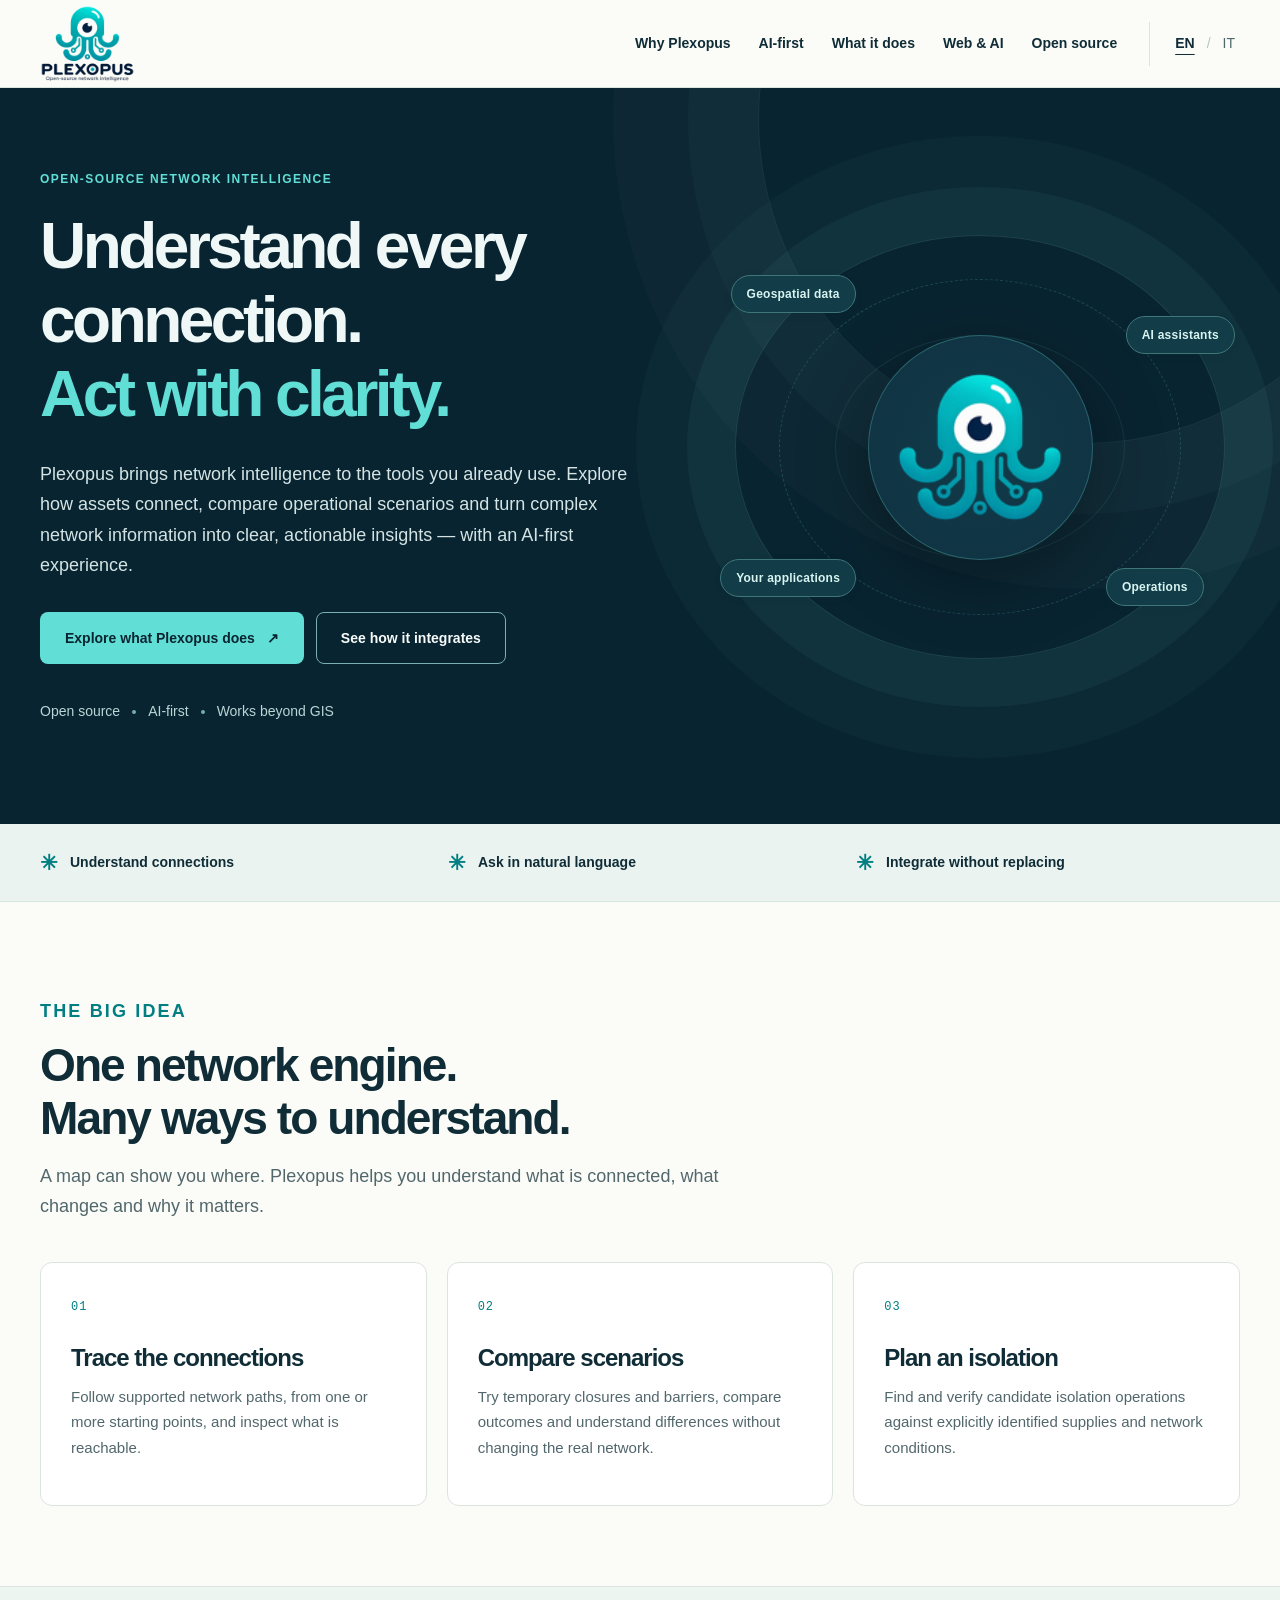
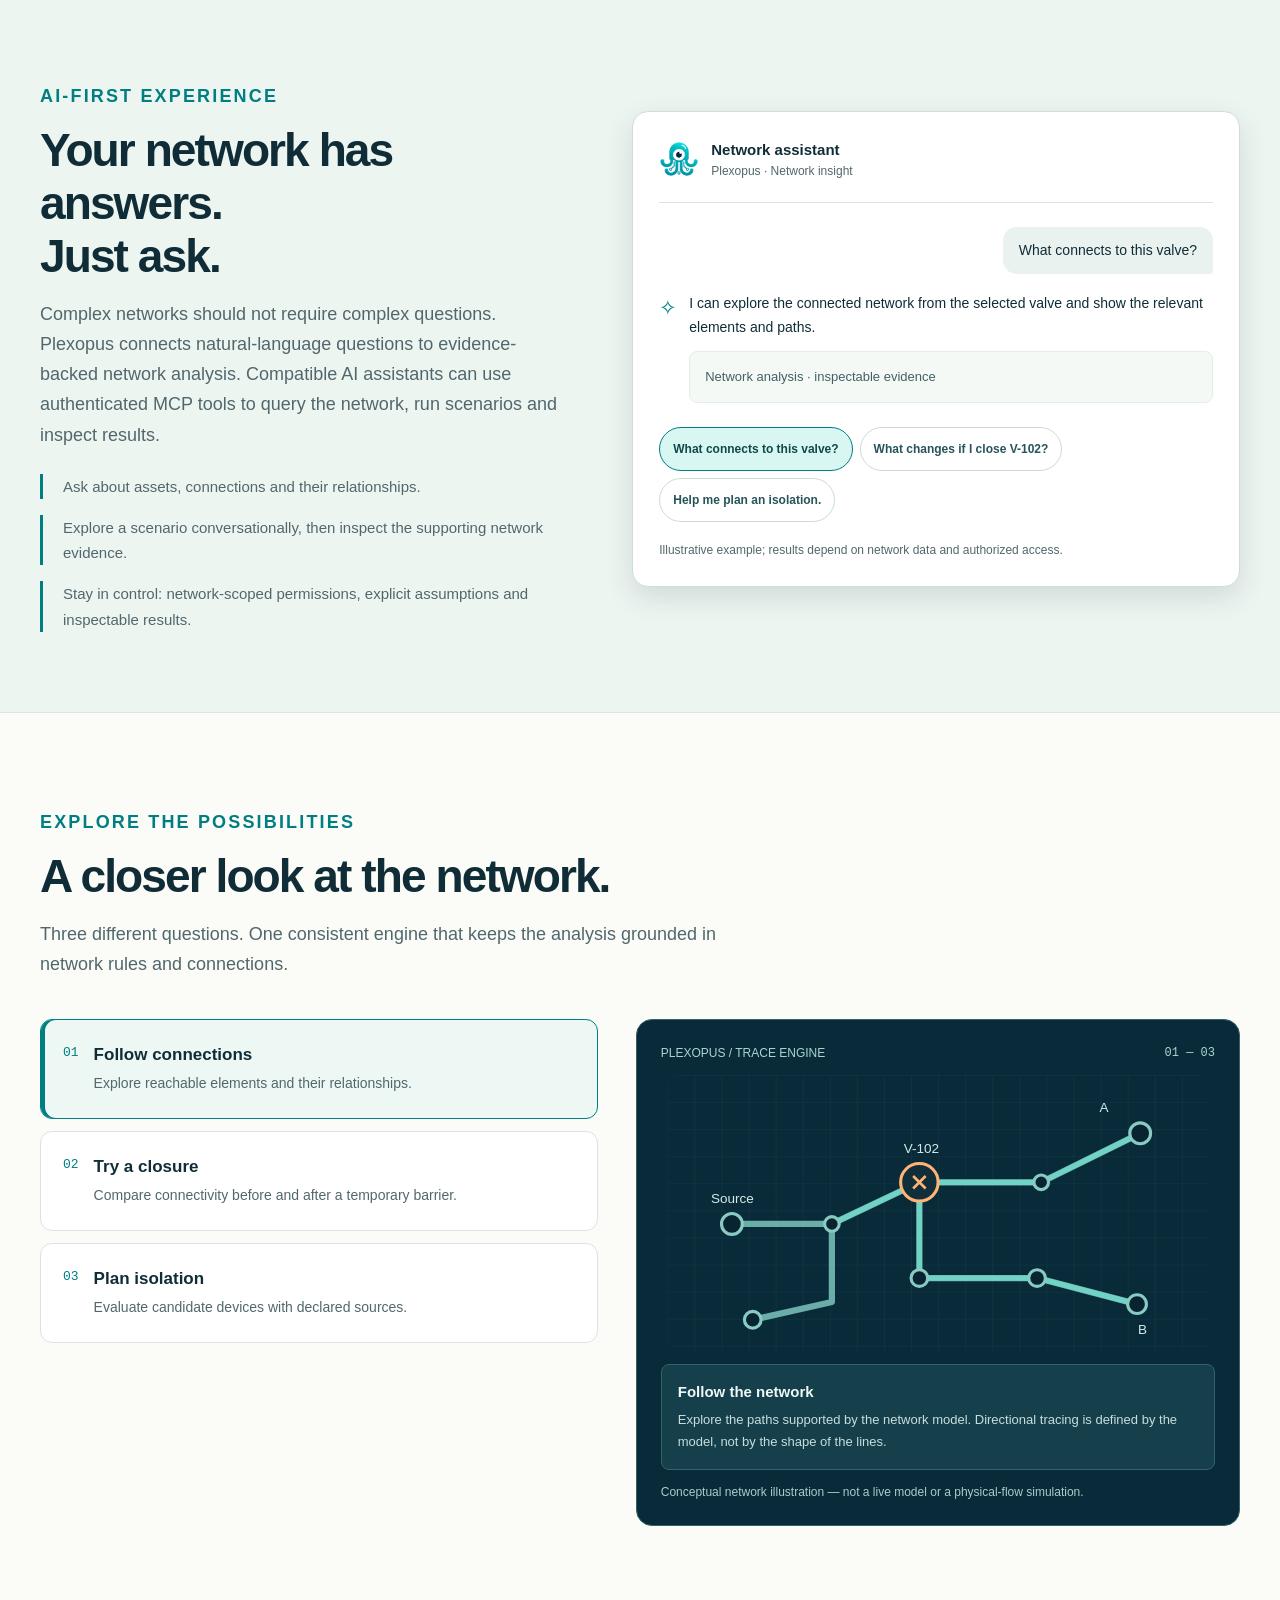
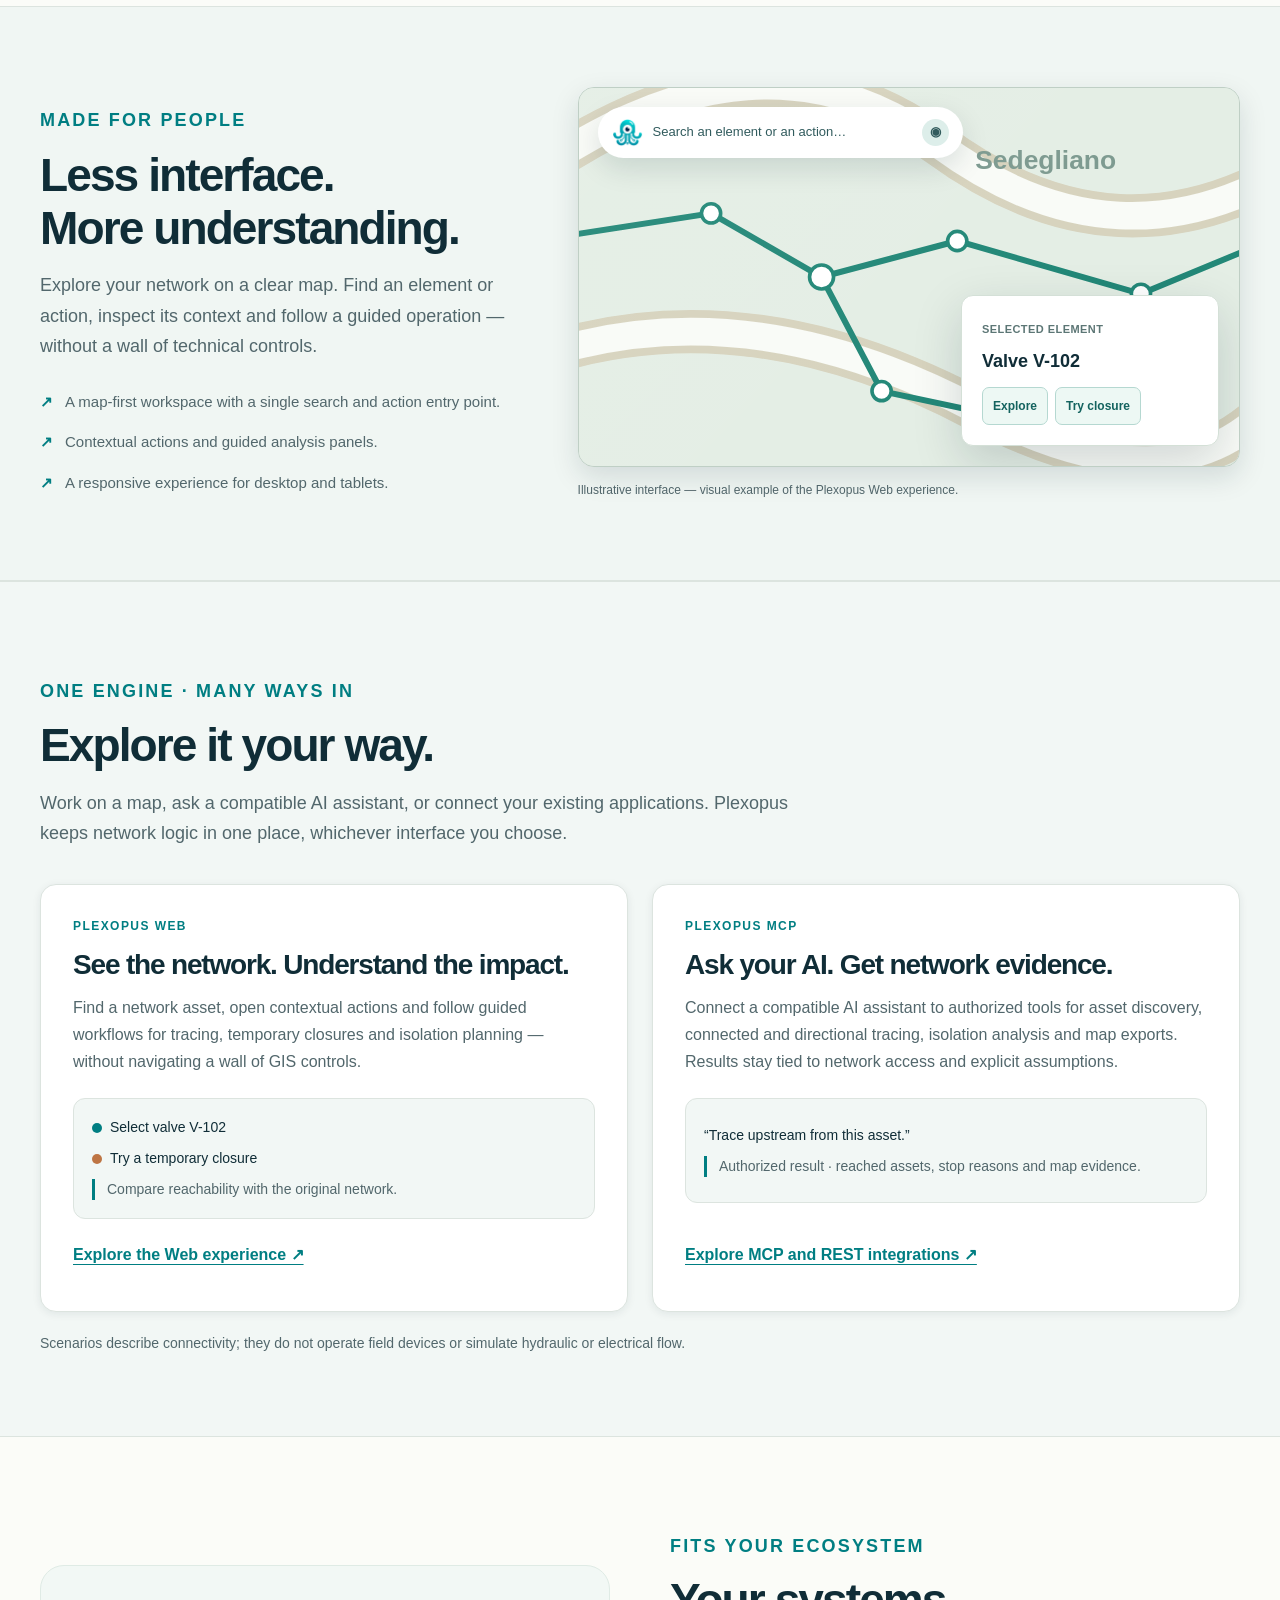
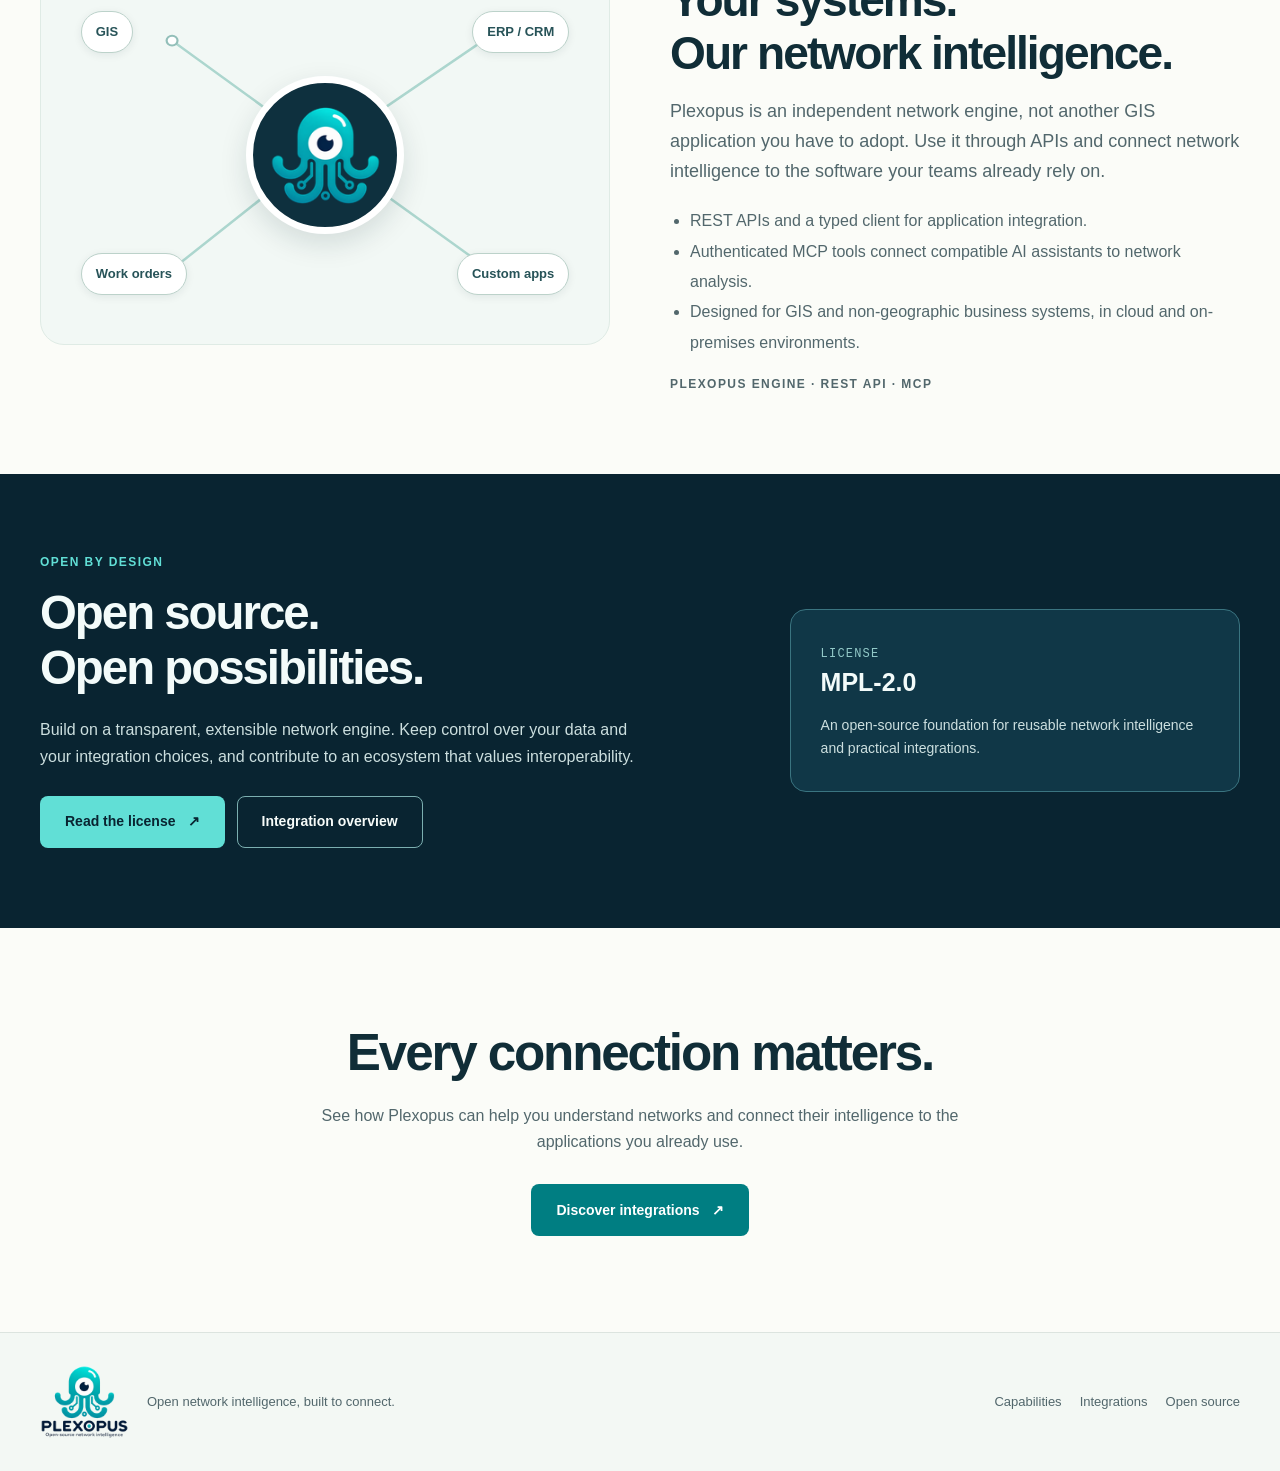
==== commit 0bc38746: "feat(site): prepare bilingual v1 launch with Design System and Web/MCP flows" ====
--- a/index.html
+++ b/index.html
@@ -1,64 +1,83 @@
 <!doctype html>
 <html lang="en">
 <head>
- <meta charset="utf-8">
- <meta name="viewport" content="width=device-width, initial-scale=1">
- <meta name="theme-color" content="#092431">
- <title>Plexopus — Understand your network. Beyond the map.</title>
- <meta name="description" content="Open-source utility network intelligence. Model assets, understand connections and check data quality. Cloud native, also deployable on premises.">
- <link rel="canonical" href="https://manvento.github.io/plexopus-pages/">
- <link rel="alternate" hreflang="en" href="https://manvento.github.io/plexopus-pages/">
- <link rel="alternate" hreflang="it" href="https://manvento.github.io/plexopus-pages/it/">
- <link rel="alternate" hreflang="x-default" href="https://manvento.github.io/plexopus-pages/">
- <meta property="og:type" content="website">
- <meta property="og:site_name" content="Plexopus">
- <meta property="og:title" content="Plexopus — Understand your network. Beyond the map.">
- <meta property="og:description" content="Open-source utility network intelligence. Model assets, understand connections and check data quality. Cloud native, also deployable on premises.">
- <meta property="og:url" content="https://manvento.github.io/plexopus-pages/">
- <meta property="og:locale" content="en_GB">
- <link rel="icon" type="image/png" sizes="32x32" href="./assets/favicon-32x32.png">
- <link rel="apple-touch-icon" href="./assets/apple-touch-icon.png">
- <link rel="stylesheet" href="./assets/site.css">
- <script src="./assets/site.js" defer></script>
+<meta charset="utf-8"><meta name="viewport" content="width=device-width,initial-scale=1">
+<meta name="theme-color" content="#092431"><meta name="color-scheme" content="light">
+<title>Plexopus — Open network intelligence, built for every connection</title>
+<meta name="description" content="Plexopus is an open-source network intelligence engine. Understand connectivity, explore scenarios, plan isolation and bring AI-first network workflows into existing systems.">
+<link rel="canonical" href="https://plexopus.org/">
+<link rel="alternate" hreflang="en" href="https://plexopus.org/">
+<link rel="alternate" hreflang="it" href="https://plexopus.org/it/">
+<link rel="alternate" hreflang="x-default" href="https://plexopus.org/">
+<meta property="og:type" content="website"><meta property="og:site_name" content="Plexopus">
+<meta property="og:title" content="Plexopus — Open network intelligence, built for every connection"><meta property="og:description" content="Plexopus is an open-source network intelligence engine. Understand connectivity, explore scenarios, plan isolation and bring AI-first network workflows into existing systems."><meta property="og:url" content="https://plexopus.org/">
+<meta property="og:locale" content="en_GB">
+<meta name="robots" content="index,follow">
+<link rel="icon" type="image/png" sizes="32x32" href="./assets/favicon-32x32.png">
+<link rel="apple-touch-icon" href="./assets/apple-touch-icon.png">
+<link rel="stylesheet" href="./assets/tokens.css">
+<link rel="stylesheet" href="./assets/site.css">
+<script src="./assets/site.js" defer></script>
 </head>
 <body id="top">
- <a class="skip-link" href="#main">Skip to content</a>
- <header class="site-header"><div class="container header-inner">
- <a class="brand" href="./" aria-label="Plexopus"><img src="./assets/plexopus-symbol-128.png" width="44" height="44" alt=""><span>PLEXOPUS</span></a>
- <nav class="main-nav" aria-label="Main navigation"><a href="#why">Why Plexopus</a><a href="#capabilities">Capabilities</a><a href="#ecosystem">Open ecosystem</a><a href="#roadmap">Roadmap</a></nav>
- <nav class="languages" aria-label="Choose language"><a href="./" lang="en" hreflang="en" aria-current="page">EN</a><span aria-hidden="true">/</span><a href="./it/" lang="it" hreflang="it" >IT</a></nav>
- </div></header>
- <main id="main">
- <section class="hero"><div class="container hero-grid"><div class="hero-copy">
- <p class="eyebrow">OPEN-SOURCE NETWORK INTELLIGENCE</p><h1>Understand your network.<br><span>Beyond the map.</span></h1><p class="hero-intro">Plexopus helps utilities and GIS teams model, validate and explore service networks. Understand how assets connect, spot inconsistent data and make sense of the network behind the map.</p>
- <div class="hero-actions"><a class="button button-primary" href="#why">Discover Plexopus<span aria-hidden="true">↗</span></a><a class="text-link" href="#roadmap">Explore the roadmap<span aria-hidden="true">↓</span></a></div>
- <p class="development"><span class="live-dot"></span>In active development<span class="status-separator" aria-hidden="true">·</span><span>Initial focus: water networks</span></p>
- </div><figure class="network-figure">
- <div class="figure-heading"><span class="live-dot"></span>Every connection has a meaning.<span class="coordinate" aria-hidden="true">45° N / 13° E</span></div>
- <svg class="network-map" viewBox="0 0 600 420" role="img" aria-labelledby="map-title map-desc">
- <title id="map-title">Conceptual network illustration</title><desc id="map-desc">Source → Valve → Service area</desc>
- <defs><pattern id="grid" width="30" height="30" patternUnits="userSpaceOnUse"><path d="M30 0H0V30" fill="none" stroke="#a8c8cd" stroke-opacity=".09"/></pattern><radialGradient id="map-glow"><stop stop-color="#06b9c2" stop-opacity=".15"/><stop offset="1" stop-color="#06b9c2" stop-opacity="0"/></radialGradient></defs>
- <rect width="600" height="420" fill="url(#grid)"/><ellipse cx="330" cy="215" rx="270" ry="205" fill="url(#map-glow)"/>
- <g fill="none" stroke="#a8c8cd" stroke-width="1" opacity=".12"><path d="M-30 320C90 260 40 120 220 60S370-20 500 20M-30 340C90 280 60 140 235 80S400-10 530 40M-30 360C100 300 80 160 255 100S410 10 560 60M-30 380C120 320 100 180 275 120S430 30 590 80M-30 400C140 340 120 200 295 140S450 50 620 100"/></g>
- <g fill="#18363e" stroke="#34505a" stroke-width="1"><rect x="120" y="84" width="38" height="30" rx="3" transform="rotate(-15 120 84)"/><rect x="176" y="65" width="28" height="43" rx="3" transform="rotate(-15 176 65)"/><rect x="345" y="59" width="44" height="33" rx="3" transform="rotate(-15 345 59)"/><rect x="400" y="105" width="32" height="37" rx="3" transform="rotate(-15 400 105)"/><rect x="441" y="89" width="32" height="30" rx="3" transform="rotate(-15 441 89)"/><rect x="466" y="254" width="39" height="31" rx="3" transform="rotate(-15 466 254)"/><rect x="487" y="308" width="32" height="37" rx="3" transform="rotate(-15 487 308)"/><rect x="175" y="285" width="39" height="31" rx="3" transform="rotate(-15 175 285)"/><rect x="235" y="313" width="32" height="43" rx="3" transform="rotate(-15 235 313)"/><rect x="323" y="293" width="34" height="32" rx="3" transform="rotate(-15 323 293)"/></g>
- <g fill="none" stroke="#46616a" stroke-width="17" stroke-linejoin="round" opacity=".25"><path d="M70 250 150 208 250 208 320 166 440 166 520 122M320 166v101l80 60M250 208v80l-70 70M440 166v67l87 45"/></g>
- <g fill="none" stroke="#48d2cc" stroke-width="3" stroke-linecap="round" stroke-linejoin="round"><path d="M70 250 150 208H250"/><path class="downstream" d="m250 208 70-42h120l80-44M320 166v101l80 60M250 208v80l-70 70M440 166v67l87 45"/></g>
- <g fill="#092431" stroke="#48d2cc" stroke-width="2.5"><circle cx="70" cy="250" r="10"/><circle cx="150" cy="208" r="5"/><g class="downstream"><circle cx="320" cy="166" r="6"/><circle cx="440" cy="166" r="6"/><circle cx="520" cy="122" r="6"/><circle cx="320" cy="267" r="6"/><circle cx="400" cy="327" r="6"/><circle cx="250" cy="288" r="6"/><circle cx="180" cy="358" r="6"/><circle cx="440" cy="233" r="6"/><circle cx="527" cy="278" r="6"/></g></g>
- <circle cx="250" cy="208" r="23" fill="#df9a5d" fill-opacity=".12"/><g class="map-valve" stroke="#ffb475" stroke-width="2" fill="#102d37"><circle cx="250" cy="208" r="12"/><path class="valve-mark" d="m245 203 10 10m0-10-10 10"/></g>
- <g class="map-labels" fill="#dbe9e8" font-size="12" font-family="system-ui,sans-serif"><text x="51" y="283">Source</text><text x="226" y="250">Valve</text><text x="420" y="369">Service area</text></g>
- <path d="M554 349v-35m-5 9 5-9 5 9" fill="none" stroke="#8ba3aa"/><text x="550" y="306" fill="#8ba3aa" font-family="system-ui" font-size="10">N</text>
- </svg><figcaption><span>Conceptual network illustration</span><span class="map-legend"><i></i>Connections</span></figcaption></figure></div></section>
- <div class="promise-strip"><div class="container"><span><span aria-hidden="true">✳</span>Understand connections</span><span><span aria-hidden="true">✳</span>Improve data quality</span><span><span aria-hidden="true">✳</span>Keep your GIS choices open</span></div></div>
- <section class="section" id="why"><div class="container why-grid"><div class="section-heading"><p class="eyebrow">01 / WHY PLEXOPUS</p><h2>A map tells you where.<br>Plexopus helps you see how.</h2><p class="lead">Knowing where a pipe or a valve is located is only part of the picture. Teams also need to know what connects to what, which relationships are valid, and how operating conditions change the paths through a network.</p></div><div class="needs"><article class="need"><span class="index">01</span><div><h3>A shared understanding of the network</h3><p>Bring assets, connections and operating states into a consistent model. Give GIS specialists, data managers and operations teams a clearer picture of the same network.</p></div></article><article class="need"><span class="index">02</span><div><h3>Data you can check</h3><p>Identify connections that break your rules and inconsistencies in asset data. Turn scattered checks into a clearer understanding of network quality.</p></div></article><article class="need"><span class="index">03</span><div><h3>Freedom to choose your tools</h3><p>Develop network intelligence around an open GIS ecosystem. Keep control of your data and choose a deployment that fits your organisation.</p></div></article></div></div></section>
- <section class="section capabilities" id="capabilities"><div class="container"><div class="section-heading split-heading"><div><p class="eyebrow">02 / WHAT YOU CAN DO</p><h2>From asset records<br>to network understanding.</h2></div><p class="lead">Plexopus brings together the fundamentals of utility network management. These capabilities form the current development baseline.</p></div><div class="features"><article class="feature"><svg viewBox="0 0 32 32" width="32" height="32" fill="none" stroke="currentColor" stroke-width="1.5" stroke-linecap="round" stroke-linejoin="round" aria-hidden="true"><rect x="5" y="5" width="5" height="5" rx="1"/><rect x="22" y="5" width="5" height="5" rx="1"/><rect x="13" y="22" width="5" height="5" rx="1"/><path d="m10 8 12 0M8 10l7 12m9-12-8 12"/></svg><h3>Model your assets</h3><p>Describe asset types, their properties and the ways they can connect. Organise a network around the rules of your service.</p></article><article class="feature"><svg viewBox="0 0 32 32" width="32" height="32" fill="none" stroke="currentColor" stroke-width="1.5" stroke-linecap="round" stroke-linejoin="round" aria-hidden="true"><circle cx="7" cy="16" r="3"/><circle cx="25" cy="7" r="3"/><circle cx="25" cy="25" r="3"/><path d="M10 16h6V7h6m-6 9v9h6"/></svg><h3>Explore connectivity</h3><p>Find assets reachable from a starting point. Follow connections while accounting for operating states, such as an open or closed valve.</p></article><article class="feature"><svg viewBox="0 0 32 32" width="32" height="32" fill="none" stroke="currentColor" stroke-width="1.5" stroke-linecap="round" stroke-linejoin="round" aria-hidden="true"><path d="m8 16 5 5 11-12"/><rect x="3" y="3" width="26" height="26" rx="7"/></svg><h3>Validate network data</h3><p>Check network connections and asset information against your model. Find issues that need attention before they undermine analysis.</p></article><article class="feature"><svg viewBox="0 0 32 32" width="32" height="32" fill="none" stroke="currentColor" stroke-width="1.5" stroke-linecap="round" stroke-linejoin="round" aria-hidden="true"><path d="M16 3v17m-6-6 6 6 6-6M5 21v7h22v-7"/></svg><h3>Work with existing data</h3><p>Bring supported utility network datasets into Plexopus, including a conversion path for Esri Utility Network data.</p></article></div>
- <div class="demo" data-demo data-open-message="The connection is open. The trace can reach the service area." data-closed-message="The valve blocks the path. The trace stops here." data-open-label="Valve open" data-closed-label="Valve closed"><div><p class="eyebrow">CONNECTIONS IN PRACTICE</p><h3>One valve.<br>A different connected network.</h3><p>A line on a map does not tell the whole story. An operating state can change which assets are reachable. Try closing the valve to see the idea in action.</p><label class="valve-control" hidden><input type="checkbox" role="switch" id="valve-switch"><span class="switch-track" aria-hidden="true"></span><span>Valve closed</span></label><p class="demo-disclaimer">Simplified illustration of connectivity, not a hydraulic simulation or a product screenshot.</p></div>
- <div class="demo-visual"><svg viewBox="0 0 500 230" role="img" aria-labelledby="demo-title"><title id="demo-title">Source → Valve → Service area</title><g fill="none" stroke="#a5b9b7" stroke-width="3" stroke-linecap="round"><path class="trace-source" d="M50 114H240"/><path class="trace-branch" d="M240 114h100v-60h95M340 114v60h95M340 114h95"/></g><g fill="#f7faf8" stroke="#a5b9b7" stroke-width="3"><circle class="trace-source" cx="50" cy="114" r="13"/><g class="trace-branch"><circle cx="435" cy="54" r="9"/><circle cx="435" cy="114" r="9"/><circle cx="435" cy="174" r="9"/><circle cx="340" cy="114" r="6"/></g></g><circle cx="240" cy="114" r="21" fill="#fff5e9" stroke="#a85e27" stroke-width="2"/><path class="demo-valve-mark" d="M231 114h18" stroke="#a85e27" stroke-width="2"/><g fill="#465c60" font-size="12" font-family="system-ui,sans-serif"><text x="26" y="154">Source</text><text x="212" y="160" data-valve-state>Valve open</text></g></svg><p class="demo-result" role="status" aria-live="polite">The connection is open. The trace can reach the service area.</p><div class="demo-key"><span><i></i>Reachable from the source</span><span class="closed-key" hidden><i></i>Beyond the closed valve</span></div></div></div>
- </div></section>
- <section class="section audiences"><div class="container"><div class="section-heading"><p class="eyebrow">WHO IT IS FOR</p><h2>Built around the people<br>who look after networks.</h2></div><div class="audience-grid"><article><span class="audience-mark" aria-hidden="true">↗</span><h3>Utilities & network operators</h3><p>Build a clearer view of infrastructure and its connections to support day-to-day network understanding.</p></article><article><span class="audience-mark" aria-hidden="true">⌖</span><h3>GIS & data teams</h3><p>Move from mapped features to a coherent network, with explicit connections and quality checks.</p></article><article><span class="audience-mark" aria-hidden="true">◎</span><h3>Public bodies & partners</h3><p>Explore an open approach to infrastructure information while retaining control over tools and deployment.</p></article></div></div></section>
- <section class="section ecosystem" id="ecosystem"><div class="container"><div class="ecosystem-grid"><div class="section-heading"><p class="eyebrow">03 / AN OPEN ECOSYSTEM</p><h2>Your network.<br>Your tools. Your environment.</h2><p class="lead">Plexopus is designed to work with different open-source GIS tools, including QGIS and GeoServer. Compatibility is a project direction; dedicated integrations are being developed progressively.</p><div class="gis-names"><span>QGIS</span><span>GeoServer</span><span>Open-source GIS</span></div><p class="small-note">QGIS integration and GIS publishing are part of the roadmap.</p></div><div class="deployment"><article><span class="deployment-icon" aria-hidden="true">☁</span><h3>Cloud native</h3><p>Designed for cloud environments, so deployment can follow your organisation’s needs.</p></article><article><span class="deployment-icon" aria-hidden="true">⌂</span><h3>Also on premises</h3><p>Install Plexopus within your own infrastructure when local control and internal hosting are required.</p></article><article class="open-source"><h3>An open-source project</h3><p>Plexopus is developed under the Mozilla Public License 2.0. Its direction centres on openness, interoperability and control of your network information.</p><span class="license">MPL-2.0</span></article></div></div></div></section>
- <section class="section sectors"><div class="container sector-grid"><div class="section-heading"><p class="eyebrow">A FOUNDATION FOR UTILITY NETWORKS</p><h2>Starting with water.<br>Thinking across services.</h2><p class="lead">The current focus is water networks. The longer-term vision extends to other utilities, with dedicated capabilities developed progressively.</p></div><ul><li class="active"><span>Water</span><small>Initial focus</small></li><li class=""><span>Wastewater</span><small>Longer-term direction</small></li><li class=""><span>Electricity</span><small>Longer-term direction</small></li><li class=""><span>Gas</span><small>Longer-term direction</small></li><li class=""><span>Telecommunications</span><small>Longer-term direction</small></li></ul></div></section>
- <section class="section roadmap" id="roadmap"><div class="container"><div class="section-heading split-heading"><div><p class="eyebrow">04 / THE ROAD AHEAD</p><h2>A clear direction.<br>Room to grow.</h2></div><p class="lead">An overview of the project’s direction. Future stages are indicative and carry no delivery dates or commitments.</p></div><ol class="roadmap-track"><li class="current"><span class="road-dot" aria-hidden="true"></span><p class="phase">Current development</p><h3>Foundation</h3><p>Asset modelling, connectivity, rule-based validation and connected tracing, with a first focus on water networks.</p></li><li class=""><span class="road-dot" aria-hidden="true"></span><p class="phase">Next priorities</p><h3>Consolidation</h3><p>Access control, more controlled updates and continued work on reliability and usability.</p></li><li class=""><span class="road-dot" aria-hidden="true"></span><p class="phase">Future direction</p><h3>Expansion</h3><p>Richer network analysis, closer GIS integration, collaborative workflows and additional utility profiles.</p></li></ol></div></section>
- <section class="contact"><div class="container contact-inner"><div><p class="eyebrow">LET’S CONNECT THE DOTS</p><h2>Make your network<br>easier to understand.</h2><p>Follow Plexopus as it grows, share a use case or start a conversation about your network needs.</p></div><a class="button button-primary" href="https://github.com/manvento/plexopus-pages/issues/new">Write to us on GitHub<span aria-hidden="true">↗</span></a></div></section>
- </main>
- <footer class="site-footer"><div class="container"><div class="footer-main"><div><img class="footer-logo" src="./assets/plexopus-logo-240.png" width="120" height="99" loading="lazy" alt="Plexopus — Open-source network intelligence."><p>A project in active development.</p></div><div class="footer-links"><a href="https://github.com/manvento/plexopus-pages">Project website repository<span aria-hidden="true">↗</span></a><a href="#top">Back to top<span aria-hidden="true">↑</span></a></div></div><div class="footer-bottom"><small>© 2026 Manuele Ventoruzzo & Giambattista Mameli.</small><span>EN / IT · Cloud native · On-premise</span></div></div></footer>
-</body></html>
+<a class="skip-link" href="#main">Skip to content</a>
+<header class="site-header"><div class="container header-inner">
+  <a class="brand-link" href="./" aria-label="Plexopus"><img class="brand-logo" src="./assets/plexopus-logo-240.png" alt="Plexopus — official logo" width="122" height="101"><span class="brand-fallback">PLEXOPUS</span></a>
+  <nav class="main-nav" aria-label="Main navigation"><a href="#why">Why Plexopus</a><a href="#ai">AI-first</a><a href="#capabilities">What it does</a><a href="#channels">Web &amp; AI</a><a href="#open-source">Open source</a></nav>
+  <nav class="lang-switch" aria-label="Language"><a href="./" lang="en" hreflang="en" aria-current="page">EN</a><span class="slash" aria-hidden="true">/</span><a href="./it/" lang="it" hreflang="it" >IT</a></nav>
+</div></header>
+<main id="main">
+<section class="hero" aria-labelledby="hero-title"><div class="container hero-grid"><div>
+  <p class="eyebrow">OPEN-SOURCE NETWORK INTELLIGENCE</p><h1 id="hero-title">Understand every connection.<br><span>Act with clarity.</span></h1><p class="hero-lead">Plexopus brings network intelligence to the tools you already use. Explore how assets connect, compare operational scenarios and turn complex network information into clear, actionable insights — with an AI-first experience.</p>
+  <div class="hero-actions"><a class="button button-light" href="#capabilities">Explore what Plexopus does<span aria-hidden="true">↗</span></a><a class="button button-outline" href="#integrations">See how it integrates</a></div>
+  <p class="hero-meta"><span>Open source</span><i aria-hidden="true"></i><span>AI-first</span><i aria-hidden="true"></i><span>Works beyond GIS</span></p>
+</div><div class="hero-art" aria-label="The official Plexopus symbol connects applications, data, and operations" role="img">
+  <div class="rings" aria-hidden="true"></div><div class="hero-mark"><img src="./assets/plexopus-symbol-128.png" alt="" width="128" height="128"></div>
+  <span class="orbit-tag tag-1">Geospatial data</span><span class="orbit-tag tag-2">AI assistants</span><span class="orbit-tag tag-3">Your applications</span><span class="orbit-tag tag-4">Operations</span>
+</div></div></section>
+<div class="trust-strip"><div class="container trust-grid"><span>Understand connections</span><span>Ask in natural language</span><span>Integrate without replacing</span></div></div>
+<section id="why" class="section"><div class="container"><div class="section-head"><p class="eyebrow">THE BIG IDEA</p><h2>One network engine.<br>Many ways to understand.</h2><p>A map can show you where. Plexopus helps you understand what is connected, what changes and why it matters.</p></div><div class="value-grid"><article class="value-card"><span class="value-num">01</span><h3>Trace the connections</h3><p>Follow supported network paths, from one or more starting points, and inspect what is reachable.</p></article>
+<article class="value-card"><span class="value-num">02</span><h3>Compare scenarios</h3><p>Try temporary closures and barriers, compare outcomes and understand differences without changing the real network.</p></article>
+<article class="value-card"><span class="value-num">03</span><h3>Plan an isolation</h3><p>Find and verify candidate isolation operations against explicitly identified supplies and network conditions.</p></article></div></div></section>
+<section id="ai" class="section ai-section"><div class="container ai-grid"><div><div class="section-head"><p class="eyebrow">AI-FIRST EXPERIENCE</p><h2>Your network has answers.<br>Just ask.</h2><p>Complex networks should not require complex questions. Plexopus connects natural-language questions to evidence-backed network analysis. Compatible AI assistants can use authenticated MCP tools to query the network, run scenarios and inspect results.</p></div><div class="ai-features"><p>Ask about assets, connections and their relationships.</p><p>Explore a scenario conversationally, then inspect the supporting network evidence.</p><p>Stay in control: network-scoped permissions, explicit assumptions and inspectable results.</p></div></div>
+  <div class="chat-card" id="chat-card" data-answers="I can explore the connected network from the selected valve and show the relevant elements and paths.|||We can compare a temporary closure scenario with the original network. First, choose the sources that matter for this analysis.|||Let’s define the target, all relevant supplies and eligible devices. Then we can review a verified isolation proposal and its assumptions."><div class="chat-top"><img src="./assets/plexopus-symbol-128.png" alt="" width="40" height="40"><div><strong>Network assistant</strong><span>Plexopus · Network insight</span></div></div>
+  <div class="chat-lines"><div class="chat-user" id="chat-question">What connects to this valve?</div><div class="chat-reply"><span class="spark" aria-hidden="true">✧</span><div><p id="chat-answer" aria-live="polite">I can explore the connected network from the selected valve and show the relevant elements and paths.</p><div class="chat-detail">Network analysis · inspectable evidence</div></div></div></div>
+  <div class="chat-choices" aria-label="Example questions"><button type="button" class="example-choice" data-chat="0" aria-pressed="true">What connects to this valve?</button>
+<button type="button" class="example-choice" data-chat="1" aria-pressed="false">What changes if I close V-102?</button>
+<button type="button" class="example-choice" data-chat="2" aria-pressed="false">Help me plan an isolation.</button></div>
+  <p class="chat-caption">Illustrative example; results depend on network data and authorized access.</p></div>
+</div></section>
+<section class="section lab-section" id="capabilities"><div class="container"><div class="section-head"><p class="eyebrow">EXPLORE THE POSSIBILITIES</p><h2>A closer look at the network.</h2><p>Three different questions. One consistent engine that keeps the analysis grounded in network rules and connections.</p></div><div class="lab-grid"><div class="lab-menu"><button class="lab-choice" type="button" data-lab="0" aria-pressed="true"><span class="n">01</span><span><strong>Follow connections</strong><small>Explore reachable elements and their relationships.</small></span></button>
+<button class="lab-choice" type="button" data-lab="1" aria-pressed="false"><span class="n">02</span><span><strong>Try a closure</strong><small>Compare connectivity before and after a temporary barrier.</small></span></button>
+<button class="lab-choice" type="button" data-lab="2" aria-pressed="false"><span class="n">03</span><span><strong>Plan isolation</strong><small>Evaluate candidate devices with declared sources.</small></span></button></div>
+<div class="lab-visual" id="lab-visual" data-mode="connect" data-titles="Follow the network|||Try a closure|||Plan an isolation" data-texts="Explore the paths supported by the network model. Directional tracing is defined by the model, not by the shape of the lines.|||A temporary barrier changes the analysis scenario only. Compare it with the baseline; no device is operated.|||Proposed devices are verified against declared supplies. A valid plan is not a physical flow simulation or a globally optimal switching guarantee.">
+<div class="lab-top"><span>PLEXOPUS / TRACE ENGINE</span><span>01 — 03</span></div>
+<svg class="lab-graph" viewBox="0 0 520 265" role="img" aria-labelledby="graph-title graph-desc"><title id="graph-title">Illustrative network nodes and connections</title><desc id="graph-desc">Paths and temporary barriers shown schematically</desc>
+<defs><pattern id="graphgrid" width="26" height="26" patternUnits="userSpaceOnUse"><path d="M26 0H0V26" fill="none" stroke="#84afb4" stroke-opacity=".10" stroke-width="1"/></pattern></defs><rect x="0" y="0" width="520" height="265" rx="10" fill="url(#graphgrid)"/>
+<g fill="none" stroke-width="6" stroke-linecap="round" stroke-linejoin="round" class="graph-base"><path d="M62 143H158L242 103H359L454 56"/><path d="M242 103V195H355L451 220"/><path d="M158 143V218L82 235"/></g>
+<g fill="none" stroke-width="5" stroke-linecap="round" stroke-linejoin="round" class="graph-accent" id="lab-accent"><path d="M158 143L242 103H359L454 56"/><path d="M242 103V195H355L451 220"/></g>
+<g class="graph-points"><circle cx="62" cy="143" r="10"/><circle cx="158" cy="143" r="7"/><circle cx="242" cy="103" r="8"/><circle cx="359" cy="103" r="7"/><circle cx="454" cy="56" r="10"/><circle cx="242" cy="195" r="8"/><circle cx="355" cy="195" r="8"/><circle cx="451" cy="220" r="9"/><circle cx="82" cy="235" r="8"/></g>
+<circle class="graph-valve" cx="242" cy="103" r="18"/><path d="m236 97 12 12m0-12-12 12" fill="none" stroke="#ffb475" stroke-width="2.5"/>
+<g class="graph-labels"><text x="42" y="123">Source</text><text x="227" y="75">V-102</text><text x="415" y="36">A</text><text x="452" y="249">B</text></g></svg>
+<div class="lab-result"><strong id="lab-result-title">Follow the network</strong><p id="lab-result-text" aria-live="polite">Explore the paths supported by the network model. Directional tracing is defined by the model, not by the shape of the lines.</p></div>
+<p class="lab-disclaimer">Conceptual network illustration — not a live model or a physical-flow simulation.</p></div></div></div></section>
+<section class="section workbench-section" id="experience"><div class="container workbench-grid"><div><div class="section-head"><p class="eyebrow">MADE FOR PEOPLE</p><h2>Less interface.<br>More understanding.</h2><p>Explore your network on a clear map. Find an element or action, inspect its context and follow a guided operation — without a wall of technical controls.</p></div><div class="workbench-notes"><p>A map-first workspace with a single search and action entry point.</p><p>Contextual actions and guided analysis panels.</p><p>A responsive experience for desktop and tablets.</p></div></div>
+<div><div class="workbench-visual" role="img" aria-label="Illustration of map-first interface with search and contextual card">
+<svg class="workbench-map" viewBox="0 0 550 380" preserveAspectRatio="xMidYMid slice" aria-hidden="true"><path d="M0 0H550V380H0Z" fill="#e4eee5"/><path d="M-40 105Q150 -30 300 80T600 95M-30 255Q140 200 330 300T600 265" fill="none" stroke="#d7d3be" stroke-width="36"/><path d="M-40 105Q150 -30 300 80T600 95M-30 255Q140 200 330 300T600 265" fill="none" stroke="#f9fbf7" stroke-width="23"/><path d="M-20 157L110 137L202 190L315 160L468 204L555 168M202 190L252 285L393 315" fill="none" stroke="#238878" stroke-width="5"/><g fill="#fff" stroke="#238878" stroke-width="3"><circle cx="110" cy="137" r="8"/><circle cx="202" cy="190" r="10"/><circle cx="315" cy="160" r="8"/><circle cx="468" cy="204" r="8"/><circle cx="252" cy="285" r="8"/><circle cx="393" cy="315" r="8"/></g><text x="330" y="100" fill="#7d9a90" font-size="22" font-weight="600">Sedegliano</text></svg>
+<div class="wb-search"><img src="./assets/plexopus-symbol-128.png" alt=""><span>Search an element or an action…</span><b aria-hidden="true">◉</b></div>
+<div class="wb-card"><small>SELECTED ELEMENT</small><strong>Valve V-102</strong><div class="wb-actions"><span>Explore</span><span>Try closure</span></div></div></div><p class="wb-caption">Illustrative interface — visual example of the Plexopus Web experience.</p></div></div></section>
+<section class="section channels" id="channels"><div class="container">
+ <div class="section-head"><p class="eyebrow">ONE ENGINE · MANY WAYS IN</p><h2>Explore it your way.</h2><p>Work on a map, ask a compatible AI assistant, or connect your existing applications. Plexopus keeps network logic in one place, whichever interface you choose.</p></div>
+ <div class="channel-grid">
+  <article class="channel"><span class="channel-kicker">PLEXOPUS WEB</span><h3>See the network. Understand the impact.</h3><p>Find a network asset, open contextual actions and follow guided workflows for tracing, temporary closures and isolation planning — without navigating a wall of GIS controls.</p><div class="channel-example" aria-label="Illustrative Web workflow"><div class="channel-line"><span class="channel-dot"></span> Select valve V-102</div><div class="channel-line"><span class="channel-dot apricot"></span> Try a temporary closure</div><div class="channel-answer">Compare reachability with the original network.</div></div><a href="#experience">Explore the Web experience ↗</a></article>
+  <article class="channel"><span class="channel-kicker">PLEXOPUS MCP</span><h3>Ask your AI. Get network evidence.</h3><p>Connect a compatible AI assistant to authorized tools for asset discovery, connected and directional tracing, isolation analysis and map exports. Results stay tied to network access and explicit assumptions.</p><div class="channel-example" aria-label="Illustrative MCP conversation"><div class="channel-line">“Trace upstream from this asset.”</div><div class="channel-answer">Authorized result · reached assets, stop reasons and map evidence.</div></div><a href="#integrations">Explore MCP and REST integrations ↗</a></article>
+ </div><p class="channel-note">Scenarios describe connectivity; they do not operate field devices or simulate hydraulic or electrical flow.</p>
+</div></section>
+<section class="section" id="integrations"><div class="container integrations-grid"><div class="integration-hub" role="img" aria-label="The Plexopus engine connects GIS, ERP, work orders, and applications">
+<svg class="integration-lines" viewBox="0 0 520 380" preserveAspectRatio="none" aria-hidden="true"><g fill="none" stroke="#acd6ce" stroke-width="2.5"><path d="M258 185L120 75"/><path d="M258 185L405 75"/><path d="M258 185L120 305"/><path d="M258 185L410 305"/></g><g fill="#ffffff" stroke="#93bfb9" stroke-width="2"><circle cx="258" cy="185" r="10"/><circle cx="120" cy="75" r="5"/><circle cx="405" cy="75" r="5"/><circle cx="120" cy="305" r="5"/><circle cx="410" cy="305" r="5"/></g></svg>
+<div class="hub-center"><img src="./assets/plexopus-symbol-128.png" alt="" width="115" height="115"></div><span class="hub-node hub-a">GIS</span><span class="hub-node hub-b">ERP / CRM</span><span class="hub-node hub-c">Work orders</span><span class="hub-node hub-d">Custom apps</span></div>
+<div class="integration-copy"><div class="section-head"><p class="eyebrow">FITS YOUR ECOSYSTEM</p><h2>Your systems.<br>Our network intelligence.</h2><p>Plexopus is an independent network engine, not another GIS application you have to adopt. Use it through APIs and connect network intelligence to the software your teams already rely on.</p></div><ul><li>REST APIs and a typed client for application integration.</li><li>Authenticated MCP tools connect compatible AI assistants to network analysis.</li><li>Designed for GIS and non-geographic business systems, in cloud and on-premises environments.</li></ul><p class="eyebrow">Plexopus Engine · REST API · MCP</p></div></div></section>
+<section class="section open-section" id="open-source"><div class="container open-grid"><div><p class="eyebrow">OPEN BY DESIGN</p><h2>Open source.<br>Open possibilities.</h2><p>Build on a transparent, extensible network engine. Keep control over your data and your integration choices, and contribute to an ecosystem that values interoperability.</p><div class="open-actions"><a class="button button-light" href="https://www.mozilla.org/en-US/MPL/2.0/" target="_blank" rel="noopener noreferrer">Read the license<span aria-hidden="true">↗</span></a><a class="button button-outline" href="#integrations">Integration overview</a></div></div><div class="open-license"><span class="license-tiny">LICENSE</span><strong>MPL-2.0</strong><p>An open-source foundation for reusable network intelligence and practical integrations.</p></div></div></section>
+<section class="last-cta container"><h2>Every connection matters.</h2><p>See how Plexopus can help you understand networks and connect their intelligence to the applications you already use.</p><a class="button button-primary" href="#integrations">Discover integrations<span aria-hidden="true">↗</span></a></section>
+</main><footer class="site-footer"><div class="container footer-grid"><div class="footer-brand"><a href="./"><img src="./assets/plexopus-logo-240.png" alt="Plexopus" width="89" height="73"></a><span>Open network intelligence, built to connect.</span></div><nav class="footer-links" aria-label="Footer links"><a href="#capabilities">Capabilities</a><a href="#integrations">Integrations</a><a href="#open-source">Open source</a></nav></div></footer>
+</body></html>
--- a/assets/tokens.css
+++ b/assets/tokens.css
@@ -0,0 +1,64 @@
+/* Plexopus Design System v1 — static-site copy of foundations.
+   Source: manvento/plexopus / docs/design-system/tokens.css (PR #72, 2026-11-09).
+   Keep values aligned with the upstream source before publishing. */
+:root {
+  --px-brand-navy:#092431; --px-brand-ink:#102d37; --px-brand-teal:#007e82;
+  --px-brand-cyan:#61dfd6; --px-brand-apricot:#ffb475;
+  --px-font-sans:Inter,"Avenir Next",Avenir,-apple-system,BlinkMacSystemFont,"Segoe UI",Roboto,sans-serif;
+  --px-font-mono:ui-monospace,SFMono-Regular,Menlo,Monaco,Consolas,monospace;
+  --px-text-xs:.75rem; --px-text-sm:.875rem; --px-text-base:1rem; --px-text-lg:1.125rem;
+  --px-text-xl:1.25rem; --px-text-2xl:1.5rem; --px-text-3xl:2rem; --px-text-4xl:2.5rem;
+  --px-text-display:clamp(3rem,5vw,4rem);
+  --px-line-body:1.5;--px-line-heading:1.15;
+  --px-weight-regular:400;--px-weight-medium:500;--px-weight-semibold:600;--px-weight-bold:700;
+  --px-space-0:0;--px-space-1:4px;--px-space-2:8px;--px-space-3:12px;--px-space-4:16px;
+  --px-space-5:20px;--px-space-6:24px;--px-space-8:32px;--px-space-10:40px;
+  --px-space-12:48px;--px-space-16:64px;--px-space-20:80px;
+  --px-radius-sm:8px;--px-radius-md:12px;--px-radius-lg:16px;--px-radius-xl:24px;
+  --px-radius-pill:999px;--px-control-min-hit:44px;--px-control-height:44px;
+  --px-control-height-lg:52px;--px-site-content-max:1200px;--px-search-width:420px;
+  --px-panel-width:400px;--px-motion-fast:120ms;--px-motion-normal:180ms;
+  --px-motion-ease:cubic-bezier(.2,.7,.2,1);
+}
+:root, :root[data-plexopus-theme="light"] {
+  color-scheme:light; --px-color-background:#fbfcf8;--px-color-surface:#fff;
+  --px-color-surface-alt:#f2f7f5;--px-color-surface-raised:#fff;
+  --px-color-border:#dce4df;--px-color-border-strong:#b4c7c0;
+  --px-color-text:#102d37;--px-color-text-muted:#52676c;
+  --px-color-primary:#007e82;--px-color-on-primary:#fff;
+  --px-color-link:#007e82;--px-color-highlight:#d8f7f2;
+  --px-color-focus:#b45309;--px-color-success:#166534;
+  --px-color-success-soft:#e8f5eb;--px-color-warning:#9a6700;
+  --px-color-warning-soft:#fff5df;--px-color-danger:#b42318;
+  --px-color-danger-soft:#fff1ef;--px-color-disabled-bg:#edf1ef;
+  --px-color-disabled-text:#5c6d70;--px-color-disabled-border:#c8d2ce;
+  --px-shadow-sm:0 2px 8px rgb(9 36 49 / 8%);
+  --px-shadow-md:0 10px 28px rgb(9 36 49 / 13%);
+  --px-shadow-floating:0 16px 48px rgb(9 36 49 / 17%);
+  --plexopus-text:var(--px-color-text);--plexopus-muted:var(--px-color-text-muted);
+  --plexopus-surface:var(--px-color-surface);--plexopus-surface-alt:var(--px-color-surface-alt);
+  --plexopus-surface-overlay:var(--px-color-surface-raised);
+  --plexopus-border:var(--px-color-border);--plexopus-danger:var(--px-color-danger);
+  --plexopus-danger-soft:var(--px-color-danger-soft);--plexopus-success:var(--px-color-success);
+  --plexopus-warning-soft:var(--px-color-warning-soft);
+}
+/* Keep the same dark semantic family available for future shared components.
+   This static editorial site intentionally does not auto-switch theme. */
+:root[data-plexopus-theme="dark"] {
+  color-scheme:dark;--px-color-background:#081e29;--px-color-surface:#122f3a;
+  --px-color-surface-alt:#183a45;--px-color-surface-raised:#1a3d47;
+  --px-color-border:#42616a;--px-color-border-strong:#65818a;
+  --px-color-text:#eff7f6;--px-color-text-muted:#bcd0d1;
+  --px-color-primary:#61dfd6;--px-color-on-primary:#092431;
+  --px-color-link:#61dfd6;--px-color-highlight:#1b4c50;
+  --px-color-focus:#ffb475;--px-color-success:#90e7af;
+  --px-color-success-soft:#173d33;--px-color-warning:#ffd188;
+  --px-color-warning-soft:#48391d;--px-color-danger:#ffaba3;
+  --px-color-danger-soft:#4a292e;--px-color-disabled-bg:#29414a;
+  --px-color-disabled-text:#b8c7c8;--px-color-disabled-border:#4a626b;
+  --px-shadow-sm:0 2px 8px rgb(0 0 0 / 20%);
+  --px-shadow-md:0 12px 32px rgb(0 0 0 / 28%);
+  --px-shadow-floating:0 16px 48px rgb(0 0 0 / 38%);
+}
+@media(prefers-reduced-motion:reduce){:root{--px-motion-fast:0ms;--px-motion-normal:0ms}}
+
--- a/assets/site.css
+++ b/assets/site.css
@@ -1,12 +1,60 @@
-:root{--ink:#102d37;--muted:#52676c;--paper:#fbfcf8;--line:#dce4df;--teal:#007e82;--cyan:#61dfd6;--navy:#092431;--accent:#ffb475;--max:1200px;font-family:Inter,"Avenir Next",Avenir,-apple-system,BlinkMacSystemFont,"Segoe UI",sans-serif;color:var(--ink);background:var(--paper);font-synthesis:none;text-rendering:optimizeLegibility;-webkit-font-smoothing:antialiased}
-*{box-sizing:border-box}html{scroll-behavior:smooth;scroll-padding-top:108px}body{margin:0}a{color:inherit;text-decoration:none}button,input{font:inherit}a,button,input{-webkit-tap-highlight-color:transparent}a:focus-visible,input:focus-visible{outline:3px solid #b9682e;outline-offset:6px;border-radius:3px}img,svg{max-width:100%;display:block}h1,h2,h3,p,figure{margin:0}p{line-height:1.75}h1,h2,h3{font-weight:600}h1,h2{letter-spacing:-.055em;line-height:1.12}h2{font-size:clamp(2rem,3.5vw,3.2rem)}h3{font-size:1.16rem;letter-spacing:-.025em;line-height:1.4}.container{width:min(calc(100% - 96px),var(--max));margin-inline:auto}.section{padding:112px 0}.eyebrow{font-size:.67rem;font-weight:700;letter-spacing:.15em;line-height:1.6;margin-bottom:24px;color:var(--teal)}.section-heading h2{margin-bottom:27px}.lead{font-size:1rem;color:var(--muted);max-width:540px}.skip-link{position:fixed;top:8px;left:16px;z-index:100;transform:translateY(-160%);background:var(--paper);padding:12px 20px;border:2px solid var(--teal)}.skip-link:focus{transform:translateY(0)}.site-header{position:sticky;top:0;z-index:10;background:rgba(251,252,248,.97);border-bottom:1px solid var(--line)}.header-inner{min-height:88px;display:flex;align-items:center;gap:35px}.brand{display:flex;align-items:center;gap:11px;flex-shrink:0}.brand span{font-size:1.12rem;font-weight:800;letter-spacing:.095em}.main-nav{display:flex;gap:27px;margin-left:auto;font-size:.78rem;font-weight:500}.main-nav a{padding:12px 0;position:relative}.main-nav a:after{content:"";height:2px;background:var(--teal);position:absolute;bottom:6px;left:0;right:100%;transition:right .2s}.main-nav a:hover:after{right:0}.languages{border-left:1px solid #ccd6d0;padding-left:24px;display:flex;align-items:center;gap:10px;font-size:.72rem;letter-spacing:.05em}.languages a{padding:9px 3px;color:var(--muted)}.languages a[aria-current]{font-weight:800;color:var(--teal);text-decoration:underline;text-underline-offset:5px}.languages>span{color:#70847f}
-.hero{background:var(--navy);color:#f4f8f4;overflow:hidden;position:relative}.hero:before{content:"";width:700px;height:700px;border:1px solid #abc6c409;border-radius:50%;position:absolute;left:-450px;top:50px;box-shadow:0 0 0 70px #abc6c405,0 0 0 140px #abc6c404;pointer-events:none}.hero-grid{display:grid;grid-template-columns:1.1fr 1fr;align-items:center;gap:32px;padding-block:94px 83px}.hero-copy{position:relative;z-index:1}.hero .eyebrow{color:var(--cyan);margin-bottom:29px}.hero h1{font-size:clamp(2.6rem,4.4vw,4.2rem);line-height:1.12;font-weight:550;max-width:650px}.hero h1 span{color:var(--cyan)}.hero-intro{font-size:1rem;line-height:1.8;color:#bcced0;max-width:510px;margin-top:30px}.hero-actions{display:flex;align-items:center;flex-wrap:wrap;gap:26px;margin-top:36px}.button{display:inline-flex;align-items:center;justify-content:center;gap:24px;font-size:.82rem;font-weight:650;padding:17px 23px;border-radius:4px;transition:background .18s,transform .18s;line-height:1.5}.button-primary{background:var(--cyan);color:#082c34}.button-primary:hover{background:#98eee5;transform:translateY(-2px)}.button span{font-size:1.1rem;font-weight:400}.text-link{font-size:.8rem;display:inline-flex;gap:13px;align-items:center;padding:12px 0;text-decoration:underline;text-underline-offset:5px;text-decoration-color:#98b8bb80}.text-link:hover{color:var(--cyan)}.development{display:flex;align-items:center;flex-wrap:wrap;gap:8px;font-size:.66rem;color:#b2c7c9;margin-top:39px}.live-dot{width:6px;height:6px;background:#55d1bc;border-radius:50%;display:inline-block;flex-shrink:0}.status-separator{margin-inline:3px}.network-figure{border:1px solid #31515c;border-radius:5px;background:#0c2935;position:relative;margin-right:-30px;transform:rotate(-2deg)}.figure-heading{display:flex;align-items:center;gap:9px;padding:19px 19px 16px;font-size:.63rem;font-weight:500;border-bottom:1px solid #34505a66}.coordinate{margin-left:auto;font-family:monospace;font-size:.55rem;color:#91aeb4;white-space:nowrap}.network-map{width:100%;height:auto}.network-figure figcaption{display:flex;justify-content:space-between;gap:12px;padding:16px 19px;border-top:1px solid #34505a66;color:#a2bec2;font-size:.57rem}.map-legend{display:flex;gap:7px;align-items:center}.map-legend i{height:2px;width:17px;background:#48d2cc}.promise-strip{background:#eaf1eb;border-bottom:1px solid var(--line)}.promise-strip .container{display:flex;align-items:center;justify-content:space-between;gap:25px;padding-block:23px}.promise-strip .container>span{display:flex;align-items:center;gap:14px;font-size:.73rem;font-weight:500}.promise-strip .container>span>span{font-size:1.3rem;color:var(--teal)}
-.why-grid{display:grid;grid-template-columns:1fr 1fr;gap:100px}.needs{padding-top:12px}.need{display:flex;gap:24px;padding:27px 0;border-top:1px solid var(--line)}.need:first-child{padding-top:0;border-top:0}.need:last-child{padding-bottom:0}.index{font-family:monospace;color:var(--teal);font-size:.72rem;padding-top:5px}.need h3{margin-bottom:10px}.need p,.feature p,.audience-grid p,.deployment p,.roadmap-track>li>p:not(.phase){font-size:.87rem;color:var(--muted)}.capabilities{border-block:1px solid var(--line);background:#f0f4ef}.split-heading{display:grid;grid-template-columns:1.25fr 1fr;gap:100px;align-items:end;margin-bottom:53px}.split-heading h2{margin-bottom:0}.split-heading .lead{padding-bottom:3px}.features{display:grid;grid-template-columns:repeat(4,1fr);border-top:1px solid #cbd8d0;margin-top:30px}.feature{padding:30px 23px 0;border-right:1px solid #cbd8d0}.feature:first-child{padding-left:0}.feature:last-child{border-right:0;padding-right:0}.feature>svg{color:var(--teal);margin-bottom:25px}.feature h3{font-size:1.03rem;margin-bottom:12px}.demo{display:grid;grid-template-columns:1fr 1.2fr;gap:60px;padding:43px;margin-top:66px;border:1px solid #ccdad2;background:var(--paper);border-radius:5px;align-items:center}.demo .eyebrow{font-size:.6rem;margin-bottom:17px}.demo h3{font-size:1.7rem;line-height:1.2;letter-spacing:-.04em;margin-bottom:17px}.demo p{font-size:.85rem;color:var(--muted)}.demo .demo-disclaimer{font-size:.67rem;color:#61756d;margin-top:18px;line-height:1.6}.valve-control{display:flex;align-items:center;gap:12px;margin-top:24px;position:relative;font-size:.8rem;font-weight:600;cursor:pointer;width:fit-content;min-height:44px}.valve-control[hidden]{display:none}.valve-control input{position:absolute;opacity:0;width:44px;height:44px;inset:0;margin:0;cursor:pointer}.switch-track{display:block;width:43px;height:25px;background:#b7ccc6;border:1px solid #9ab5ad;border-radius:20px;transition:background .2s}.switch-track:after{content:"";position:relative;display:block;width:17px;height:17px;background:white;border-radius:50%;top:3px;left:3px;box-shadow:0 1px 3px #163a3b30;transition:transform .2s}.valve-control input:checked+.switch-track{background:#a35c29;border-color:#a35c29}.valve-control input:checked+.switch-track:after{transform:translateX(18px)}.valve-control input:focus-visible+.switch-track{outline:3px solid #aa5d24;outline-offset:5px}.demo-visual>svg{width:100%;height:auto}.trace-source,.trace-branch{stroke:#008988;transition:stroke .25s}.demo.is-closed .trace-branch{stroke:#a5b9b7;stroke-dasharray:5 6}.demo-valve-mark{transform-origin:240px 114px;transition:transform .2s}.demo.is-closed .demo-valve-mark{transform:rotate(90deg)}.demo .demo-result{color:var(--ink);font-size:.78rem;font-weight:500;min-height:44px;text-align:center;line-height:1.6;margin-top:8px}.demo-key{display:flex;justify-content:center;gap:17px;flex-wrap:wrap;margin-top:10px}.demo-key>span{display:flex;align-items:center;gap:7px;font-size:.61rem;color:#536b67}.demo-key>span[hidden]{display:none}.demo-key i{width:14px;height:3px;display:inline-block;background:#008988}.demo-key .closed-key i{background:#a5b9b7}
-.audience-grid{display:grid;grid-template-columns:repeat(3,1fr);gap:53px;margin-top:52px}.audience-grid article{border-top:1px solid var(--line);padding-top:25px}.audience-mark{font-size:1.7rem;color:var(--teal);margin-bottom:17px;display:block}.audience-grid h3{margin-bottom:12px}.ecosystem{background:#092431;color:#f1f7f3}.ecosystem .eyebrow{color:var(--cyan)}.ecosystem .lead{color:#b6cbcd}.ecosystem-grid{display:grid;grid-template-columns:1.1fr 1fr;gap:100px;align-items:center}.gis-names{display:flex;gap:10px;flex-wrap:wrap;margin-top:29px}.gis-names>span{font-size:.75rem;padding:9px 14px;border:1px solid #49646b;border-radius:3px;font-weight:500}.small-note{font-size:.69rem;line-height:1.6;color:#a7c0c4;margin-top:15px}.deployment{display:grid;grid-template-columns:1fr 1fr;gap:22px 25px}.deployment article{border-top:1px solid #41606a;padding-top:21px}.deployment-icon{display:block;color:var(--cyan);font-size:2rem;line-height:1.2;margin-bottom:20px}.deployment h3{margin-bottom:12px}.deployment p{color:#b6cbcd}.deployment .open-source{grid-column:1/-1;padding-top:26px;margin-top:10px}.license{display:inline-block;font-size:.63rem;border:1px solid #49646b;padding:5px 9px;border-radius:3px;color:var(--cyan);margin-top:18px;letter-spacing:.06em;font-family:monospace}.sector-grid{display:grid;grid-template-columns:1.1fr 1fr;gap:100px;align-items:center}.sectors ul{list-style:none;margin:0;padding:0}.sectors li{display:flex;align-items:center;justify-content:space-between;gap:20px;border-top:1px solid var(--line);padding:20px 0}.sectors li:last-child{border-bottom:1px solid var(--line)}.sectors li>span{font-size:.95rem;font-weight:500}.sectors small{font-size:.65rem;color:var(--muted)}.sectors .active{color:var(--teal)}.sectors .active small{font-weight:600;color:var(--teal)}.sectors .active>span:before{content:"";display:inline-block;width:7px;height:7px;border-radius:50%;background:var(--teal);margin-right:12px}.roadmap{background:#eef3ee;border-top:1px solid var(--line)}.roadmap-track{display:grid;grid-template-columns:repeat(3,1fr);list-style:none;margin:0;padding:25px 0 0}.roadmap-track>li{position:relative;border-top:1px solid #9bb9b0;padding:32px 42px 0 0}.roadmap-track>li:last-child{padding-right:0}.road-dot{width:11px;height:11px;border:2px solid #7f9c92;border-radius:50%;position:absolute;top:-6px;left:0;background:#eef3ee}.current .road-dot{border-color:var(--teal);background:var(--teal);box-shadow:0 0 0 6px #cde4dc}.phase{font-size:.62rem;font-weight:650;letter-spacing:.07em;color:var(--muted);margin-bottom:14px}.current .phase{color:var(--teal)}.roadmap-track h3{font-size:1.3rem;margin-bottom:13px}.contact{padding:77px 0;background:#dbeee4;border-top:1px solid #cadecf}.contact-inner{display:flex;align-items:center;justify-content:space-between;gap:50px}.contact h2{font-size:clamp(2rem,3.2vw,3rem);margin-bottom:20px}.contact .eyebrow{font-size:.6rem;margin-bottom:19px}.contact p:not(.eyebrow){font-size:.9rem;max-width:550px;color:#3f605a}.contact .button{background:var(--ink);color:white;flex-shrink:0}.contact .button:hover{background:#1b4854}.site-footer{padding:43px 0 25px}.footer-main{display:flex;justify-content:space-between;gap:30px;align-items:center;padding-bottom:36px}.footer-logo{width:102px;height:auto}.footer-main p{color:var(--muted);font-size:.7rem;margin-top:13px}.footer-links{display:flex;gap:35px;font-size:.72rem}.footer-links a{display:inline-flex;gap:16px;align-items:center;min-height:44px}.footer-links a:hover{color:var(--teal)}.footer-bottom{border-top:1px solid var(--line);padding-top:23px;display:flex;justify-content:space-between;gap:20px;color:var(--muted);font-size:.62rem}.footer-bottom small{font-size:inherit}
-@media(min-width:1500px){.hero-grid{padding-block:115px}.hero h1{font-size:4.3rem}}
-@media(max-width:1100px){.container{width:calc(100% - 64px)}.main-nav{gap:18px;font-size:.7rem}.header-inner{gap:22px}.languages{padding-left:19px}.hero-grid{gap:26px;padding-block:75px}.hero h1{font-size:3.2rem}.network-figure{margin-right:0}.coordinate{display:none}.why-grid,.ecosystem-grid,.sector-grid{gap:60px}.split-heading{gap:60px}.feature{padding-inline:18px}.feature h3{font-size:.98rem}.demo{padding:32px;gap:30px}.figure-heading{font-size:.6rem}.network-figure figcaption{font-size:.52rem}.audience-grid{gap:35px}.section{padding-block:90px}}
-@media(max-width:850px){.header-inner{min-height:78px;flex-wrap:wrap;gap:0;padding-block:13px}.brand img{width:37px;height:37px}.brand span{font-size:1rem}.languages{margin-left:auto;border-left:0;padding-left:10px}.main-nav{order:3;width:100%;justify-content:space-between;margin-top:8px;gap:12px;font-size:.71rem}.hero-grid{grid-template-columns:1fr;gap:50px;padding-block:65px}.hero h1{font-size:clamp(2.7rem,6.4vw,4rem)}.hero-intro{max-width:600px}.hero-copy{max-width:660px}.network-figure{width:min(100%,560px);margin-inline:auto;transform:rotate(-1deg)}.coordinate{display:block}.hero .development{margin-top:25px}.promise-strip .container{gap:20px}.promise-strip .container>span{font-size:.64rem;gap:10px}.why-grid,.ecosystem-grid,.sector-grid{grid-template-columns:1fr;gap:45px}.why-grid .section-heading{max-width:620px}.needs{padding-top:0}.split-heading{grid-template-columns:1fr;gap:20px;margin-bottom:37px}.split-heading .lead{max-width:620px}.features{grid-template-columns:1fr 1fr;gap:32px 0}.feature{padding-top:26px}.feature:nth-child(2){border:0;padding-right:0}.feature:nth-child(3){padding-left:0}.feature h3{font-size:1.1rem}.demo{grid-template-columns:1fr;gap:15px;margin-top:45px}.demo>div:first-child>p:not(.eyebrow){max-width:600px}.demo-visual{max-width:550px;width:100%;margin:auto}.audience-grid{gap:25px}.audience-grid h3{font-size:1.02rem}.audience-grid p{font-size:.8rem}.deployment{gap:25px 45px}.deployment .open-source{margin-top:0}.sector-grid{gap:33px}.sectors ul{max-width:620px}.contact-inner{gap:35px}.contact .button{padding:15px 18px;gap:15px;font-size:.75rem}.roadmap-track>li{padding-right:28px}.roadmap-track h3{font-size:1.15rem}.roadmap-track>li>p:not(.phase){font-size:.8rem}.footer-bottom{font-size:.58rem}}
-@media(max-width:540px){.container{width:calc(100% - 40px)}html{scroll-padding-top:130px}.section{padding-block:65px}.eyebrow{font-size:.6rem;margin-bottom:20px}.header-inner{padding-block:10px}.brand{gap:8px}.brand span{font-size:.9rem}.brand img{width:34px;height:34px}.main-nav{font-size:.64rem;gap:8px}.languages{font-size:.7rem}.hero-grid{padding-block:51px 43px;gap:39px}.hero h1{font-size:2.7rem}.hero-intro{font-size:.91rem;margin-top:23px}.hero-actions{gap:15px;margin-top:26px}.button{padding:14px 17px;font-size:.75rem;gap:17px}.text-link{font-size:.71rem;gap:8px}.development{font-size:.58rem;gap:6px;max-width:100%}.status-separator{margin:0}.network-figure{transform:none}.figure-heading{padding:14px 12px;font-size:.56rem}.coordinate{font-size:.45rem}.network-figure figcaption{padding:12px;font-size:.49rem;gap:5px}.promise-strip .container{display:grid;grid-template-columns:1fr;gap:9px;padding-block:18px}.promise-strip .container>span{font-size:.72rem}.promise-strip .container>span>span{font-size:1.1rem}h2{font-size:2rem}.lead{font-size:.92rem}.need{gap:17px;padding-block:24px}.need h3{font-size:1.1rem}.need p{font-size:.84rem}.features{gap:25px 0;margin-top:0}.feature{padding-inline:14px}.feature h3{font-size:.98rem}.feature p{font-size:.79rem;line-height:1.7}.feature>svg{width:28px;height:28px;margin-bottom:18px}.demo{padding:25px 19px}.demo h3{font-size:1.65rem}.demo .eyebrow{font-size:.55rem}.demo p{font-size:.81rem}.demo .demo-result{font-size:.72rem;min-height:48px}.demo-key{gap:8px}.demo-key>span{font-size:.56rem}.demo .demo-disclaimer{font-size:.63rem}.audience-grid{grid-template-columns:1fr;gap:28px;margin-top:32px}.audience-grid article{padding-top:21px}.audience-mark{margin-bottom:12px}.audience-grid h3{font-size:1.1rem}.audience-grid p{font-size:.86rem}.deployment{gap:25px 22px}.deployment h3{font-size:1.05rem}.deployment p{font-size:.8rem}.gis-names{gap:8px}.gis-names>span{font-size:.67rem;padding:8px 10px}.small-note{font-size:.64rem}.sectors li{padding-block:17px}.sectors li>span{font-size:.87rem}.sectors small{font-size:.59rem}.roadmap-track{grid-template-columns:1fr;padding:0;margin-top:40px;margin-left:4px}.roadmap-track>li{border-top:0;border-left:1px solid #9bb9b0;padding:0 0 36px 28px}.roadmap-track>li:last-child{padding-bottom:0}.road-dot{top:3px;left:-6px}.phase{margin-bottom:9px}.roadmap-track h3{font-size:1.24rem;margin-bottom:9px}.roadmap-track>li>p:not(.phase){font-size:.85rem}.contact{padding-block:55px}.contact-inner{display:block}.contact .button{margin-top:28px}.contact h2{font-size:2rem}.contact p:not(.eyebrow){font-size:.85rem}.footer-main{align-items:start;padding-bottom:25px}.footer-links{flex-direction:column;gap:3px;font-size:.65rem;max-width:160px}.footer-links a{gap:10px;justify-content:space-between}.footer-main p{font-size:.64rem;max-width:140px}.footer-bottom{flex-direction:column;gap:10px;font-size:.6rem}.footer-logo{width:87px}.map-labels{font-size:13px}}
-@media(prefers-reduced-motion:reduce){html{scroll-behavior:auto}*,*:before,*:after{transition:none!important;animation:none!important}}
-@media print{.site-header{position:static}.hero,.ecosystem{background:white;color:var(--ink)}.hero-intro,.ecosystem .lead,.ecosystem p{color:var(--muted)}.hero .eyebrow,.ecosystem .eyebrow{color:var(--teal)}.network-figure{display:none}.hero-grid,.why-grid,.ecosystem-grid,.sector-grid{display:block}.section{padding-block:25px}.hero-grid{padding-block:25px}.hero h1 span{color:var(--teal)}.features,.audience-grid,.roadmap-track{break-inside:avoid}.valve-control,.hero-actions,.languages,.main-nav,.footer-links{display:none}.demo{break-inside:avoid}.footer-bottom{color:var(--ink)}}
-.valve-control input{z-index:1}
+/* Plexopus public site — launch edition, aligned with Design System foundations v1. */
+*,*::before,*::after{box-sizing:border-box}
+html{scroll-behavior:smooth;scroll-padding-top:88px}
+body{margin:0;color:var(--px-color-text);background:var(--px-color-background);font:var(--px-text-base)/var(--px-line-body) var(--px-font-sans);-webkit-font-smoothing:antialiased}
+a{color:inherit;text-decoration:none}button{font:inherit;cursor:pointer}img,svg{max-width:100%;display:block}h1,h2,h3,p,figure{margin:0}
+h1,h2,h3{line-height:var(--px-line-heading);letter-spacing:-.042em;font-weight:var(--px-weight-semibold)}
+p{line-height:1.68}a:focus-visible,button:focus-visible{outline:3px solid var(--px-color-focus);outline-offset:4px}
+:focus-visible{scroll-margin-top:100px}.container{width:min(calc(100% - 64px),var(--px-site-content-max));margin-inline:auto}
+.skip-link{position:fixed;z-index:99;top:8px;left:12px;background:#fff;color:#092431;padding:12px 18px;transform:translateY(-160%)}.skip-link:focus{transform:none}
+.site-header{position:sticky;top:0;z-index:30;background:rgba(251,252,248,.965);border-bottom:1px solid var(--px-color-border);backdrop-filter:blur(12px)}
+.header-inner{display:flex;align-items:center;min-height:87px;gap:20px}.brand-link{display:flex;align-items:center;gap:10px;flex-shrink:0;min-width:132px;min-height:80px}
+.brand-logo{width:122px;height:78px;object-fit:contain;object-position:left center}.brand-fallback{font-weight:800;letter-spacing:.06em;color:#092431;display:none}
+.main-nav{margin-left:auto;display:flex;align-items:center;gap:28px;font-size:var(--px-text-sm);font-weight:600}.main-nav a{padding:12px 0;white-space:nowrap}.main-nav a:hover{color:var(--px-brand-teal)}
+.lang-switch{display:flex;align-items:center;gap:7px;margin-left:12px;padding-left:20px;border-left:1px solid var(--px-color-border);font-size:var(--px-text-sm)}.lang-switch a{padding:10px 5px;min-height:44px;display:grid;place-items:center;color:var(--px-color-text-muted)}.lang-switch a[aria-current]{color:var(--px-color-text);font-weight:750;text-decoration:underline;text-underline-offset:6px}.lang-switch .slash{color:var(--px-color-border-strong)}
+.eyebrow{font-size:var(--px-text-xs);font-weight:700;letter-spacing:.12em;text-transform:uppercase;line-height:1.45}.button{display:inline-flex;align-items:center;justify-content:center;gap:12px;min-height:var(--px-control-height-lg);padding:13px 24px;border-radius:var(--px-radius-sm);font-size:var(--px-text-sm);font-weight:700;border:1px solid transparent;transition:transform var(--px-motion-normal) var(--px-motion-ease),background var(--px-motion-normal)}
+.button:hover{transform:translateY(-2px)}.button-light{background:var(--px-brand-cyan);color:var(--px-brand-navy)}.button-light:hover{background:#9dece7}.button-outline{border-color:#7bafb0;background:transparent;color:#f7fcfa}.button-outline:hover{background:#123c48}
+.button-primary{background:var(--px-color-primary);color:var(--px-color-on-primary)}.button-primary:hover{background:#00686b}.button-line{border-color:var(--px-color-border-strong);color:var(--px-color-text);background:transparent}.button-line:hover{background:#f0f6f2}
+.hero{overflow:hidden;position:relative;background:var(--px-brand-navy);color:#eff8f7;padding:83px 0 100px}
+.hero:before{content:"";pointer-events:none;position:absolute;inset:-40% -10% auto auto;width:650px;height:650px;border:1px solid #7baaaa22;border-radius:50%;box-shadow:0 0 0 70px #7baaaa0a,0 0 0 145px #7baaaa08}
+.hero-grid{position:relative;display:grid;grid-template-columns:minmax(0,1.08fr) minmax(0,.92fr);align-items:center;gap:70px}.hero .eyebrow{color:var(--px-brand-cyan);margin-bottom:22px}.hero h1{font-size:var(--px-text-display);font-weight:650;max-width:660px;letter-spacing:-.055em}.hero h1 span{color:var(--px-brand-cyan)}.hero-lead{font-size:var(--px-text-lg);color:#d4e4e4;max-width:600px;margin-top:28px}.hero-actions{margin-top:32px;display:flex;flex-wrap:wrap;gap:12px}.hero-meta{display:flex;align-items:center;gap:12px;flex-wrap:wrap;margin-top:36px;color:#bad5d5;font-size:var(--px-text-sm)}.hero-meta i{width:4px;height:4px;border-radius:50%;background:#74adaf}
+.hero-art{height:454px;position:relative;display:grid;place-items:center}.rings{position:absolute;inset:15px;border:1px solid #4a85864f;border-radius:50%;box-shadow:0 0 0 48px #62dedb0d,0 0 0 99px #62dedb07}.rings:before,.rings:after{content:"";position:absolute;border-radius:50%;border:1px dashed #3b858662;inset:43px}.rings:after{inset:99px;border-style:solid;opacity:.55}
+.hero-mark{position:relative;z-index:3;width:min(47%,225px);aspect-ratio:1;display:grid;place-items:center;border:1px solid #57b9b45c;border-radius:50%;background:radial-gradient(circle,#123b49 0,#103443 73%,#0b303d 100%);box-shadow:0 18px 74px #0005}.hero-mark img{width:78%;height:auto}
+.orbit-tag{position:absolute;z-index:2;background:#123c48;border:1px solid #3f7779;border-radius:var(--px-radius-pill);padding:9px 15px;font-size:12px;color:#d7f4f0;font-weight:650;letter-spacing:.02em;box-shadow:var(--px-shadow-sm)}.tag-1{top:12%;left:2%}.tag-2{top:21%;right:1%}.tag-3{bottom:17%;left:0}.tag-4{bottom:15%;right:7%}
+.section{padding:var(--px-space-20) 0}.section-head{max-width:735px;margin-bottom:40px}.section-head .eyebrow{color:var(--px-brand-teal);margin-bottom:15px}.section-head h2{font-size:clamp(2rem,3.6vw,3.25rem)}.section-head p{color:var(--px-color-text-muted);font-size:var(--px-text-lg);margin-top:16px}
+.trust-strip{background:#eaf3f0;border-bottom:1px solid #d5e4de}.trust-grid{display:grid;grid-template-columns:repeat(3,1fr);align-items:center;gap:24px;padding:23px 0}.trust-grid span{font-size:14px;font-weight:700;display:flex;align-items:center;gap:12px}.trust-grid span::before{content:"✳";color:var(--px-brand-teal);font-size:21px}
+.value-grid{display:grid;grid-template-columns:repeat(3,1fr);gap:20px}.value-card{padding:30px;background:var(--px-color-surface);border:1px solid var(--px-color-border);border-radius:var(--px-radius-md);min-height:244px}.value-num{display:inline-block;color:var(--px-brand-teal);font-size:12px;letter-spacing:.08em;font-family:var(--px-font-mono);margin-bottom:28px}.value-card h3{font-size:var(--px-text-2xl);margin-bottom:13px}.value-card p{color:var(--px-color-text-muted);font-size:15px}
+.ai-section{background:#edf5f1;border-top:1px solid var(--px-color-border);border-bottom:1px solid var(--px-color-border)}.ai-grid{display:grid;grid-template-columns:.93fr 1.07fr;gap:64px;align-items:center}.ai-grid .section-head{margin:0}.ai-features{margin-top:24px;display:grid;gap:16px}.ai-features p{color:var(--px-color-text-muted);font-size:15px;padding-left:20px;border-left:3px solid var(--px-brand-teal)}
+.chat-card{background:#fff;border:1px solid #cddfd7;border-radius:var(--px-radius-lg);box-shadow:var(--px-shadow-md);padding:26px}.chat-top{display:flex;align-items:center;gap:12px;padding-bottom:22px;border-bottom:1px solid var(--px-color-border)}.chat-top img{width:40px;height:40px;object-fit:contain}.chat-top strong{font-size:15px}.chat-top span{font-size:12px;color:var(--px-color-text-muted);display:block}.chat-lines{display:grid;gap:18px;margin-top:24px}.chat-user{justify-self:end;max-width:85%;background:#e9f2ef;border-radius:14px 14px 3px 14px;padding:13px 16px;font-size:14px}.chat-reply{display:flex;gap:12px;align-items:start}.chat-reply .spark{color:#007e82;font-size:21px}.chat-reply p{font-size:14px}.chat-detail{margin-top:12px;padding:15px;background:#f4f9f6;border-radius:var(--px-radius-sm);border:1px solid #e3eee9;font-size:13px;color:#426164}.chat-caption{font-size:12px;color:var(--px-color-text-muted);margin-top:18px}.chat-choices{display:flex;gap:7px;flex-wrap:wrap;margin-top:24px}.example-choice{border:1px solid #cbdcd6;color:#27545a;background:#fff;padding:10px 13px;min-height:44px;border-radius:var(--px-radius-pill);font-size:12px;font-weight:700}.example-choice[aria-pressed="true"]{border-color:var(--px-brand-teal);background:var(--px-color-highlight);color:#0e4a4a}.example-choice:hover{border-color:var(--px-brand-teal)}
+.lab-section{background:var(--px-color-background)}.lab-grid{display:grid;grid-template-columns:.96fr 1.04fr;gap:38px;align-items:stretch}.lab-menu{display:grid;gap:12px;align-content:start}.lab-choice{border:1px solid var(--px-color-border);border-radius:var(--px-radius-md);text-align:left;background:#fff;padding:22px;min-height:100px;display:flex;gap:15px;align-items:start}.lab-choice strong{display:block;font-size:17px;color:var(--px-color-text)}.lab-choice small{display:block;margin-top:5px;color:var(--px-color-text-muted);font-size:14px;line-height:1.55}.lab-choice .n{font:13px/1.7 var(--px-font-mono);color:var(--px-brand-teal)}.lab-choice[aria-pressed="true"]{border-color:var(--px-brand-teal);background:#edf8f5;box-shadow:inset 4px 0 0 var(--px-brand-teal)}
+.lab-visual{min-width:0;background:#092b39;border:1px solid #34616b;border-radius:var(--px-radius-lg);color:#edf9f7;padding:24px;display:flex;flex-direction:column;gap:13px}.lab-top{display:flex;justify-content:space-between;align-items:center;gap:12px;font-size:12px;color:#a9d5d0}.lab-top span:last-child{font-family:var(--px-font-mono)}.lab-graph{width:100%;height:auto;max-height:276px;min-height:240px}.graph-base{stroke:#6bada8}.graph-accent{stroke:var(--px-brand-apricot)}.lab-visual[data-mode="connect"] .graph-accent{stroke:#70d3c6}.lab-visual[data-mode="isolate"] .graph-accent{stroke:#e8a27a}.graph-points circle{fill:#092431;stroke:#89cbc3;stroke-width:3}.graph-valve{fill:#102f3a;stroke:#ffb475;stroke-width:3}.graph-labels{fill:#d2e9e8;font:13px var(--px-font-sans)}.lab-result{background:#153f4a;border:1px solid #32636b;border-radius:var(--px-radius-sm);padding:16px}.lab-result strong{display:block;font-size:15px;margin-bottom:5px}.lab-result p{font-size:13px;color:#c7dedd}.lab-disclaimer{font-size:12px;color:#abccca;line-height:1.5}
+.workbench-section{background:#f0f6f3;border-block:1px solid var(--px-color-border)}.workbench-grid{display:grid;grid-template-columns:.85fr 1.15fr;gap:48px;align-items:center}.workbench-section .section-head{margin:0}.workbench-notes{margin-top:28px;display:grid;gap:15px}.workbench-notes p{display:flex;gap:12px;color:var(--px-color-text-muted);font-size:15px}.workbench-notes p::before{content:"↗";color:var(--px-brand-teal);font-weight:700}
+.workbench-visual{height:380px;position:relative;overflow:hidden;border-radius:var(--px-radius-lg);border:1px solid #bfcfc5;background:#e1ede4;box-shadow:var(--px-shadow-md)}.workbench-map{position:absolute;inset:0;width:100%;height:100%}.workbench-visual:after{content:"";pointer-events:none;position:absolute;inset:0;background:linear-gradient(135deg,#fff1,transparent 65%)}
+.wb-search{position:absolute;top:19px;left:19px;display:flex;align-items:center;gap:10px;padding:10px 14px;border-radius:999px;background:white;box-shadow:var(--px-shadow-md);width:min(365px,calc(100% - 38px));font-size:13px;z-index:2;color:#315b5d}.wb-search img{width:31px;height:31px}.wb-search span{flex:1}.wb-search b{display:grid;place-items:center;background:#ddeeea;width:27px;height:27px;border-radius:50%}
+.wb-card{position:absolute;z-index:3;right:20px;bottom:20px;background:white;border-radius:var(--px-radius-md);width:min(258px,calc(100% - 42px));padding:20px;box-shadow:var(--px-shadow-floating);border:1px solid #d4e0d7}.wb-card small{color:#5c7675;font-size:11px;font-weight:700;letter-spacing:.04em}.wb-card strong{display:block;font-size:18px;margin:8px 0 12px}.wb-actions{display:flex;gap:7px}.wb-actions span{font-size:12px;border-radius:7px;border:1px solid #b5d8d1;padding:9px 10px;background:#edf8f4;color:#14635f;font-weight:700}.wb-caption{font-size:12px;margin-top:13px;color:var(--px-color-text-muted)}
+.integrations-grid{display:grid;grid-template-columns:1fr 1fr;gap:60px;align-items:center}.integration-hub{height:380px;position:relative;background:#f2f8f5;border:1px solid #dfebe5;border-radius:var(--px-radius-xl);overflow:hidden;display:grid;place-items:center}.integration-lines{position:absolute;inset:0;width:100%;height:100%}.hub-center{width:158px;height:158px;display:grid;place-items:center;border-radius:50%;background:#0e303e;border:7px solid white;box-shadow:var(--px-shadow-md);z-index:2}.hub-center img{width:115px;height:115px;object-fit:contain}.hub-node{position:absolute;z-index:2;background:white;border:1px solid #bcd2ca;box-shadow:var(--px-shadow-sm);color:#275358;font-weight:700;font-size:13px;border-radius:var(--px-radius-pill);padding:10px 14px}.hub-a{top:12%;left:7%}.hub-b{top:12%;right:7%}.hub-c{bottom:13%;left:7%}.hub-d{bottom:13%;right:7%}.integration-copy .section-head{margin-bottom:20px}.integration-copy p{color:var(--px-color-text-muted)}.integration-copy ul{padding-left:20px;line-height:1.9;color:var(--px-color-text-muted);margin:18px 0}
+.open-section{background:#092431;color:#f3fbfa}.open-grid{display:grid;grid-template-columns:1.2fr .8fr;gap:74px;align-items:center}.open-section .eyebrow{color:var(--px-brand-cyan)}.open-section h2{font-size:clamp(2rem,3.7vw,3.1rem);margin:15px 0 22px}.open-section p{color:#ccdfdf;max-width:620px}.open-actions{display:flex;gap:12px;flex-wrap:wrap;margin-top:25px}.open-license{border:1px solid #3a7480;border-radius:var(--px-radius-lg);padding:30px;background:#103747}.open-license strong{display:block;font-size:25px}.open-license p{margin-top:12px;font-size:14px}.license-tiny{color:#92c9c8;font:12px var(--px-font-mono);letter-spacing:.1em}
+.last-cta{text-align:center;padding:96px 0}.last-cta h2{font-size:clamp(2rem,4vw,3.4rem)}.last-cta p{color:var(--px-color-text-muted);max-width:700px;margin:20px auto 28px}
+.site-footer{border-top:1px solid var(--px-color-border);background:#f3f8f4;padding:32px 0}.footer-grid{display:flex;align-items:center;justify-content:space-between;gap:25px}.footer-brand{display:flex;align-items:center;gap:18px}.footer-brand img{width:89px;height:auto}.footer-brand span{color:var(--px-color-text-muted);font-size:13px}.footer-links{display:flex;gap:18px;flex-wrap:wrap;color:var(--px-color-text-muted);font-size:13px}
+@media(max-width:980px){.hero-grid{gap:30px}.hero-art{height:380px}.tag-1{left:-3%}.tag-2{right:-4%}.main-nav{gap:17px}.ai-grid,.workbench-grid,.integrations-grid{gap:32px}.lab-grid{gap:20px}}
+@media(max-width:760px){.container{width:min(calc(100% - 36px),640px)}.header-inner{min-height:74px}.brand-link{min-height:68px;min-width:106px}.brand-logo{width:106px;height:67px}.main-nav{gap:9px;font-size:12px;overflow-x:auto}.main-nav a{white-space:nowrap}.lang-switch{margin-left:0;padding-left:10px}.hero{padding:58px 0 65px}.hero-grid,.ai-grid,.lab-grid,.workbench-grid,.integrations-grid,.open-grid{grid-template-columns:1fr}.hero-art{height:330px;max-width:480px;width:100%;margin:auto}.tag-1{left:5%}.tag-2{right:4%}.tag-3{left:5%}.tag-4{right:7%}.hero h1{font-size:clamp(2.7rem,8.5vw,4rem)}.section{padding:64px 0}.section-head{margin-bottom:30px}.trust-grid{grid-template-columns:1fr;gap:8px;padding:17px 0}.value-grid{grid-template-columns:1fr}.value-card{min-height:auto;padding:25px}.value-num{margin-bottom:14px}.lab-visual{order:-1}.workbench-visual{height:340px}.integration-hub{height:340px}.open-license{max-width:380px}.footer-grid{flex-wrap:wrap}}
+@media(max-width:525px){.header-inner{align-items:center;gap:8px;flex-wrap:wrap;padding-bottom:6px}.main-nav{order:3;width:100%;justify-content:space-between;margin-left:0;padding-bottom:4px}.lang-switch{margin-left:auto}.hero-grid{gap:0}.hero-art{height:312px}.orbit-tag{font-size:11px;padding:7px 10px}.hero-mark{width:153px}.rings{inset:21px}.tag-1{top:13%;left:0}.tag-2{right:0}.tag-3{bottom:13%;left:0}.tag-4{bottom:13%;right:0}.hero-meta{font-size:12px}.hero-actions{gap:10px}.button{width:100%}.hero-lead{font-size:16px}.chat-card{padding:18px}.chat-user{max-width:96%}.lab-choice{padding:17px}.lab-graph{min-height:185px}.lab-visual{padding:14px}.wb-card{padding:15px}.hub-center{width:124px;height:124px}.hub-center img{width:100px}.hub-node{font-size:11px;padding:8px}.hub-a,.hub-c{left:4%}.hub-b,.hub-d{right:4%}.footer-brand{align-items:center}.last-cta{padding:70px 0}}
+@media(prefers-reduced-motion:reduce){html{scroll-behavior:auto}*,*::before,*::after{scroll-behavior:auto!important;animation-duration:.01ms!important;transition-duration:.01ms!important}}
+
+
+.channels{background:var(--px-color-surface-alt);border-block:1px solid var(--px-color-border)}
+.channels .section-head{max-width:780px;margin-bottom:36px}
+.channels .section-head h2{margin-top:12px}
+.channel-grid{display:grid;grid-template-columns:repeat(2,minmax(0,1fr));gap:24px}
+.channel{background:var(--px-color-surface);border:1px solid var(--px-color-border);border-radius:var(--px-radius-lg);padding:32px;box-shadow:var(--px-shadow-sm);display:flex;flex-direction:column;align-items:flex-start}
+.channel .channel-kicker{color:var(--px-color-primary);font-weight:700;font-size:var(--px-text-xs);letter-spacing:.12em}
+.channel h3{font-size:clamp(1.35rem,2.4vw,1.75rem);margin:14px 0}
+.channel p{color:var(--px-color-text-muted)}
+.channel-example{border:1px solid var(--px-color-border);background:var(--px-color-surface-alt);border-radius:var(--px-radius-md);padding:18px;margin:22px 0 12px;width:100%;min-height:105px;display:grid;align-content:center;gap:10px;font-size:var(--px-text-sm)}
+.channel-example .channel-line{display:flex;align-items:center;gap:8px;color:var(--px-color-text)}
+.channel-example .channel-dot{width:10px;height:10px;border-radius:50%;background:var(--px-brand-teal);flex-shrink:0}
+.channel-example .channel-dot.apricot{background:#be7544}
+.channel-example .channel-answer{border-left:3px solid var(--px-brand-teal);padding-left:12px;color:var(--px-color-text-muted)}
+.channel a{color:var(--px-color-link);font-weight:700;text-decoration:underline;text-underline-offset:4px;margin-top:auto;padding:12px 0;min-height:44px}
+.channel-note{font-size:var(--px-text-sm);color:var(--px-color-text-muted);margin-top:20px}
+@media(max-width:720px){.channel-grid{grid-template-columns:1fr}.channel{padding:24px}}
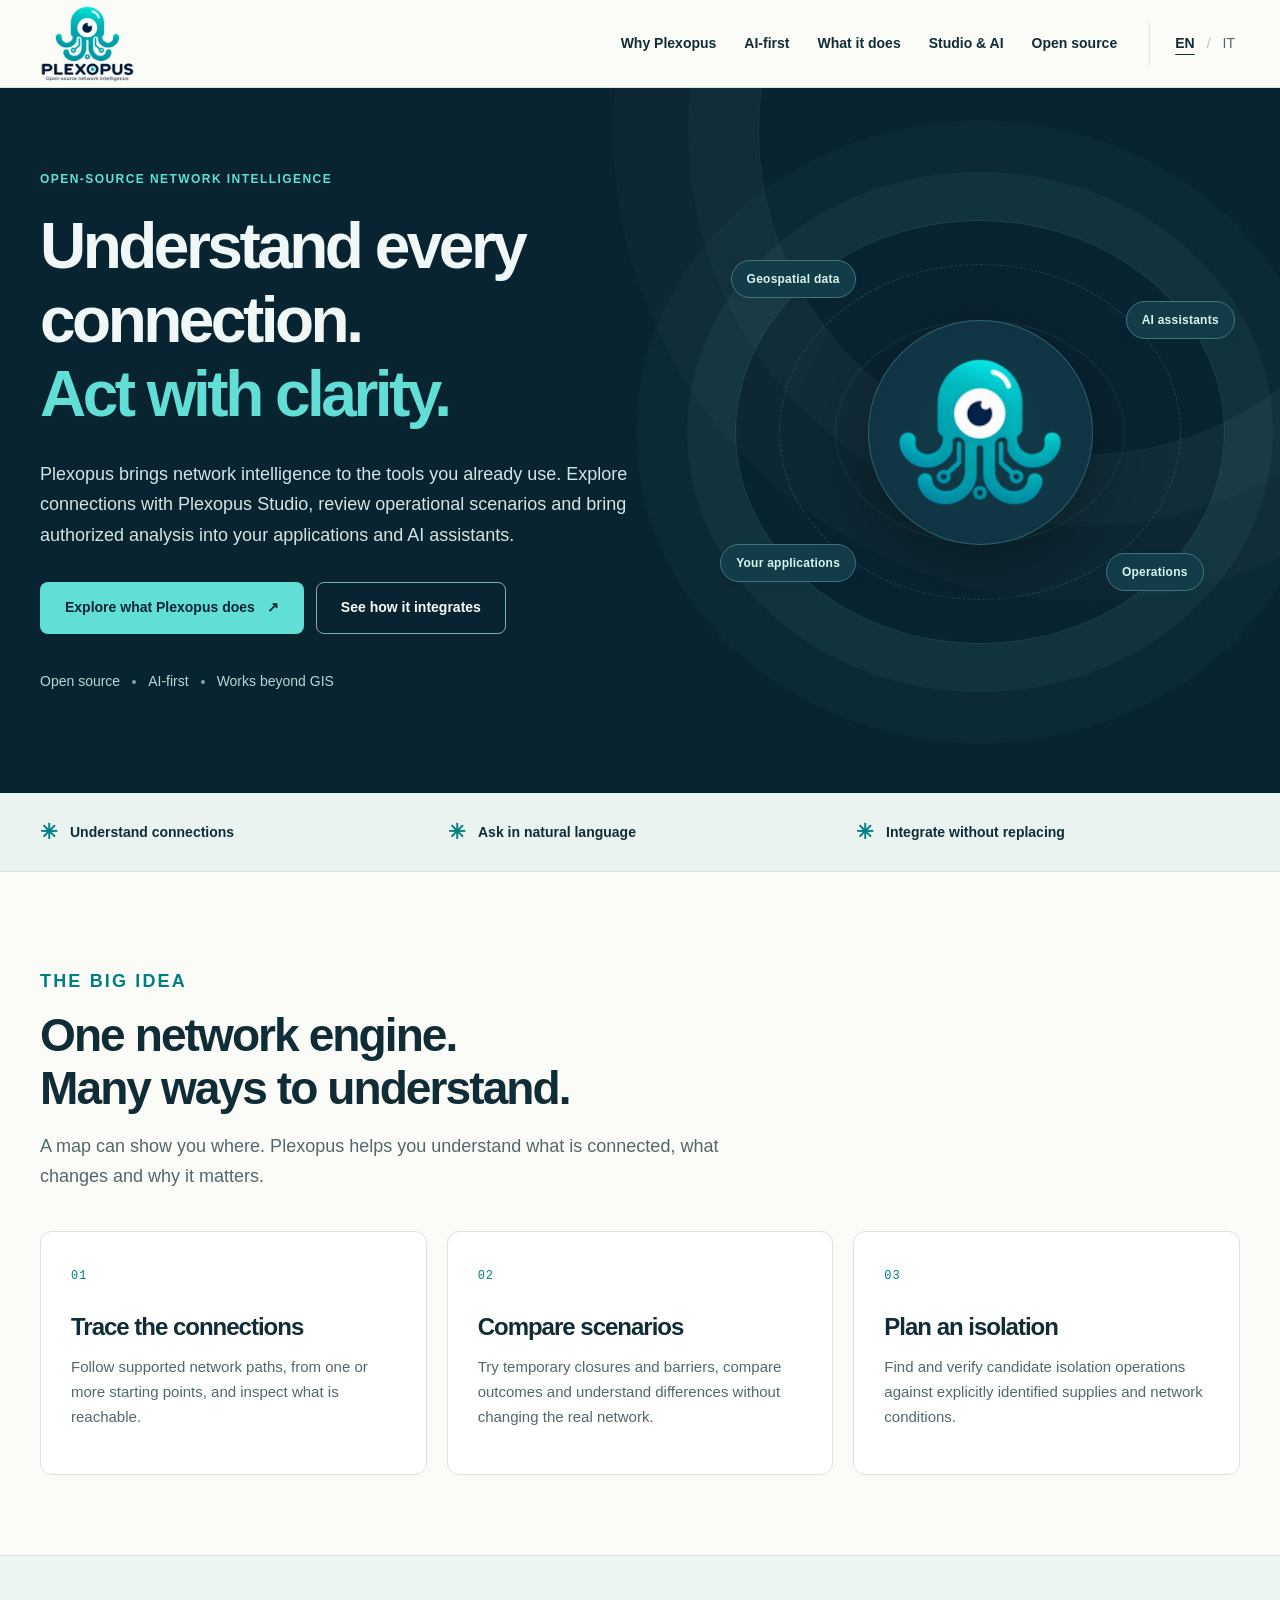
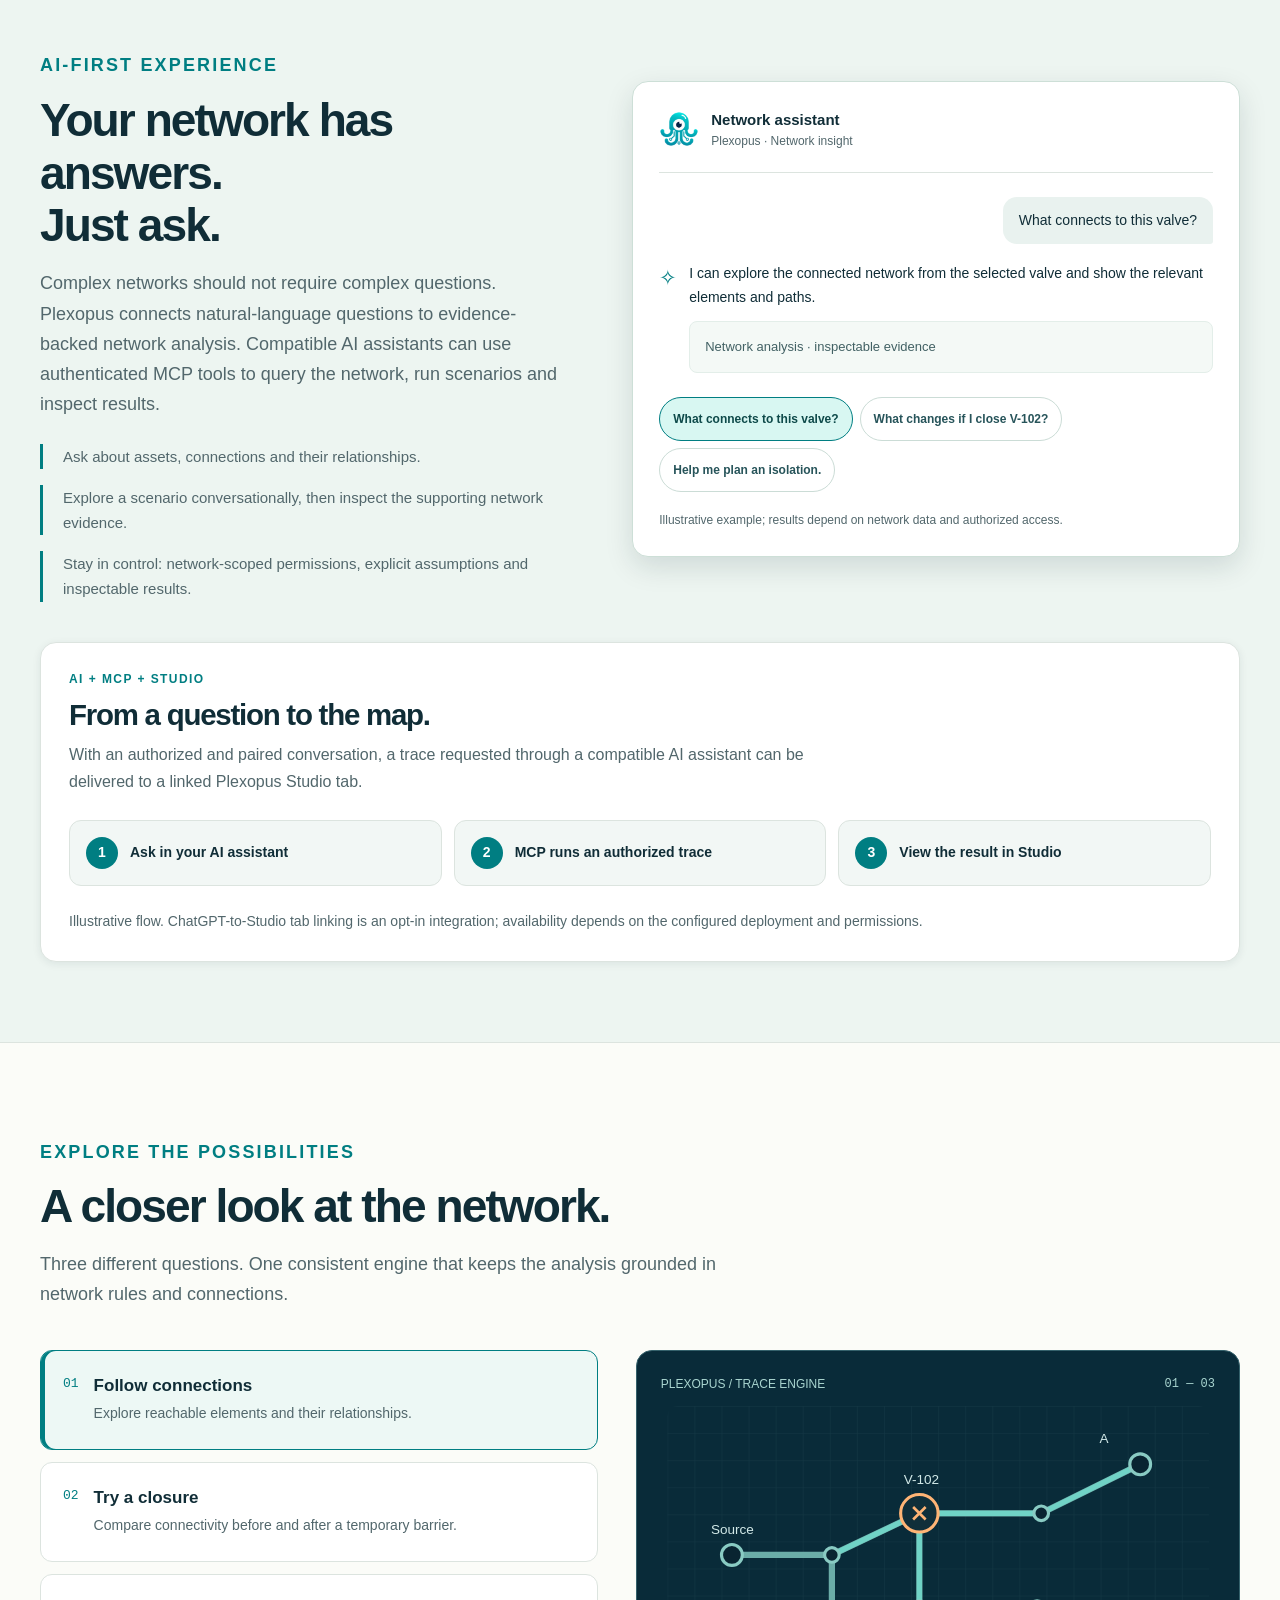
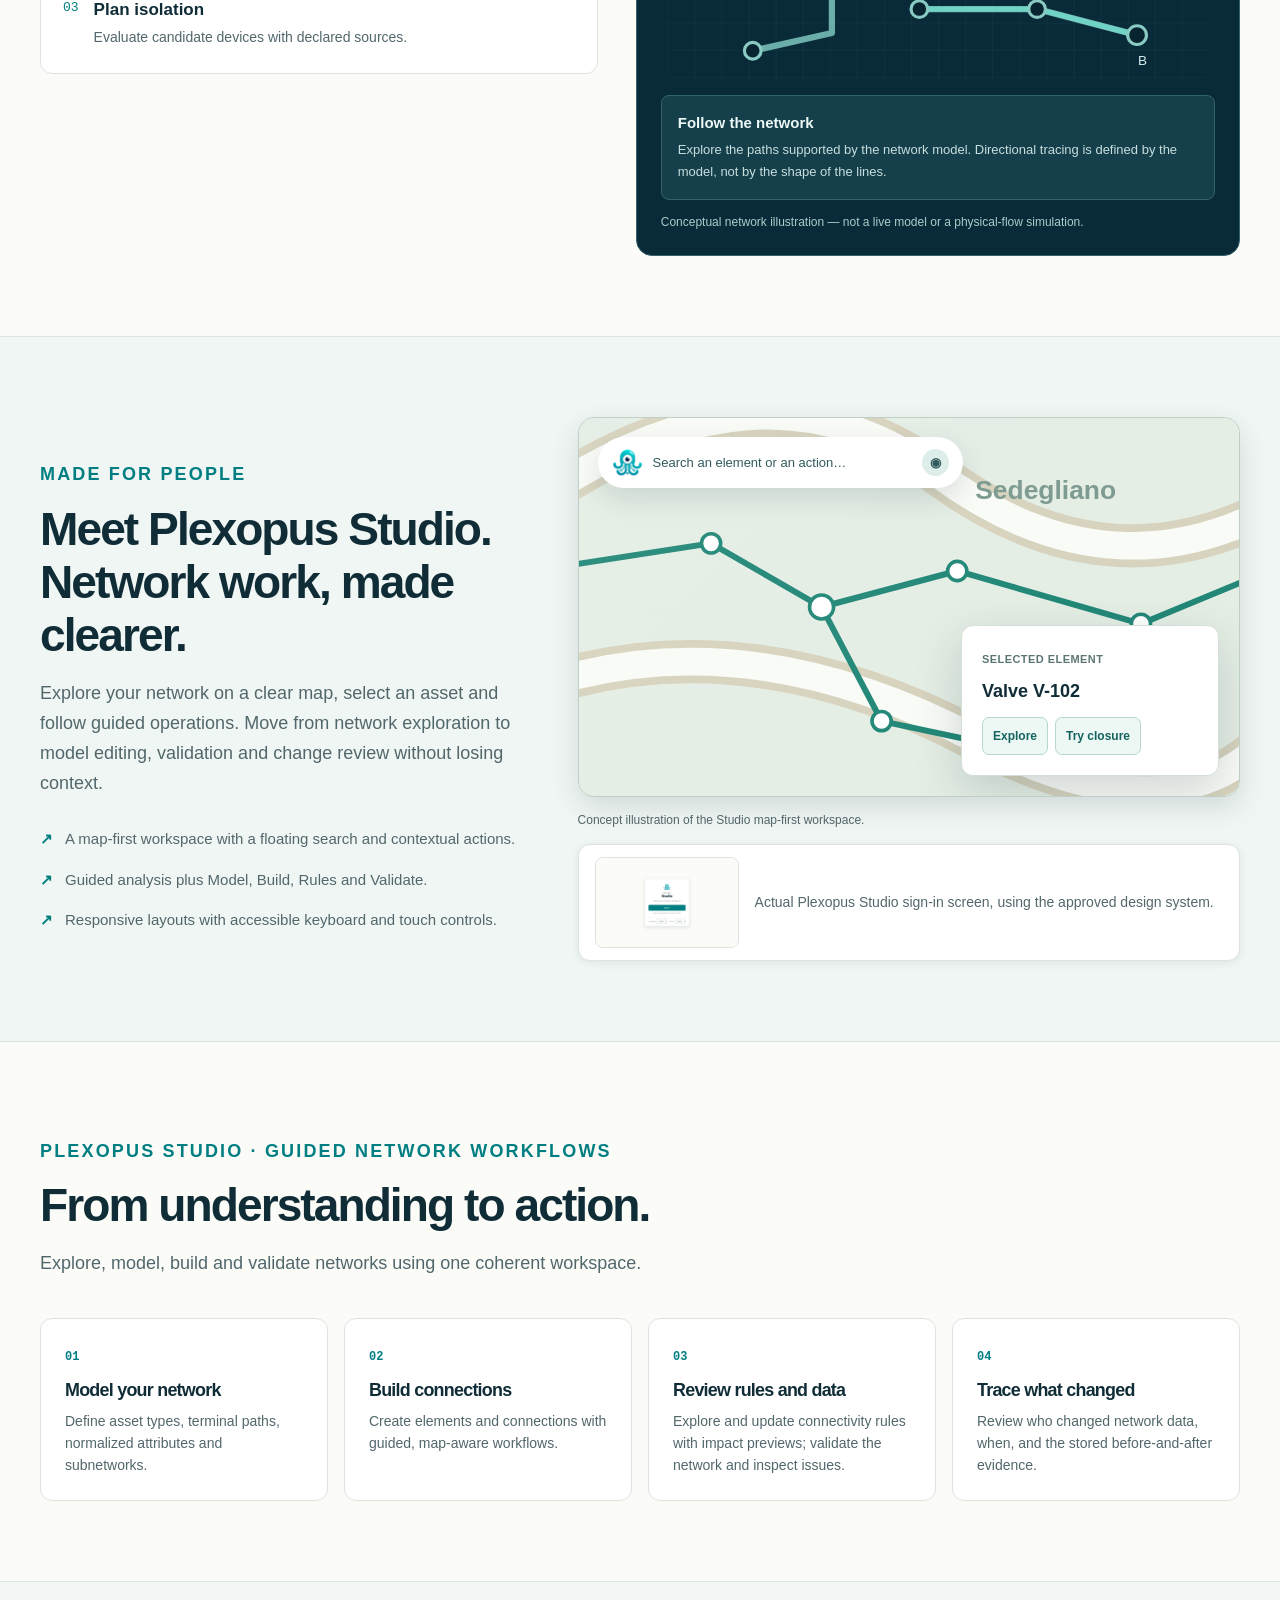
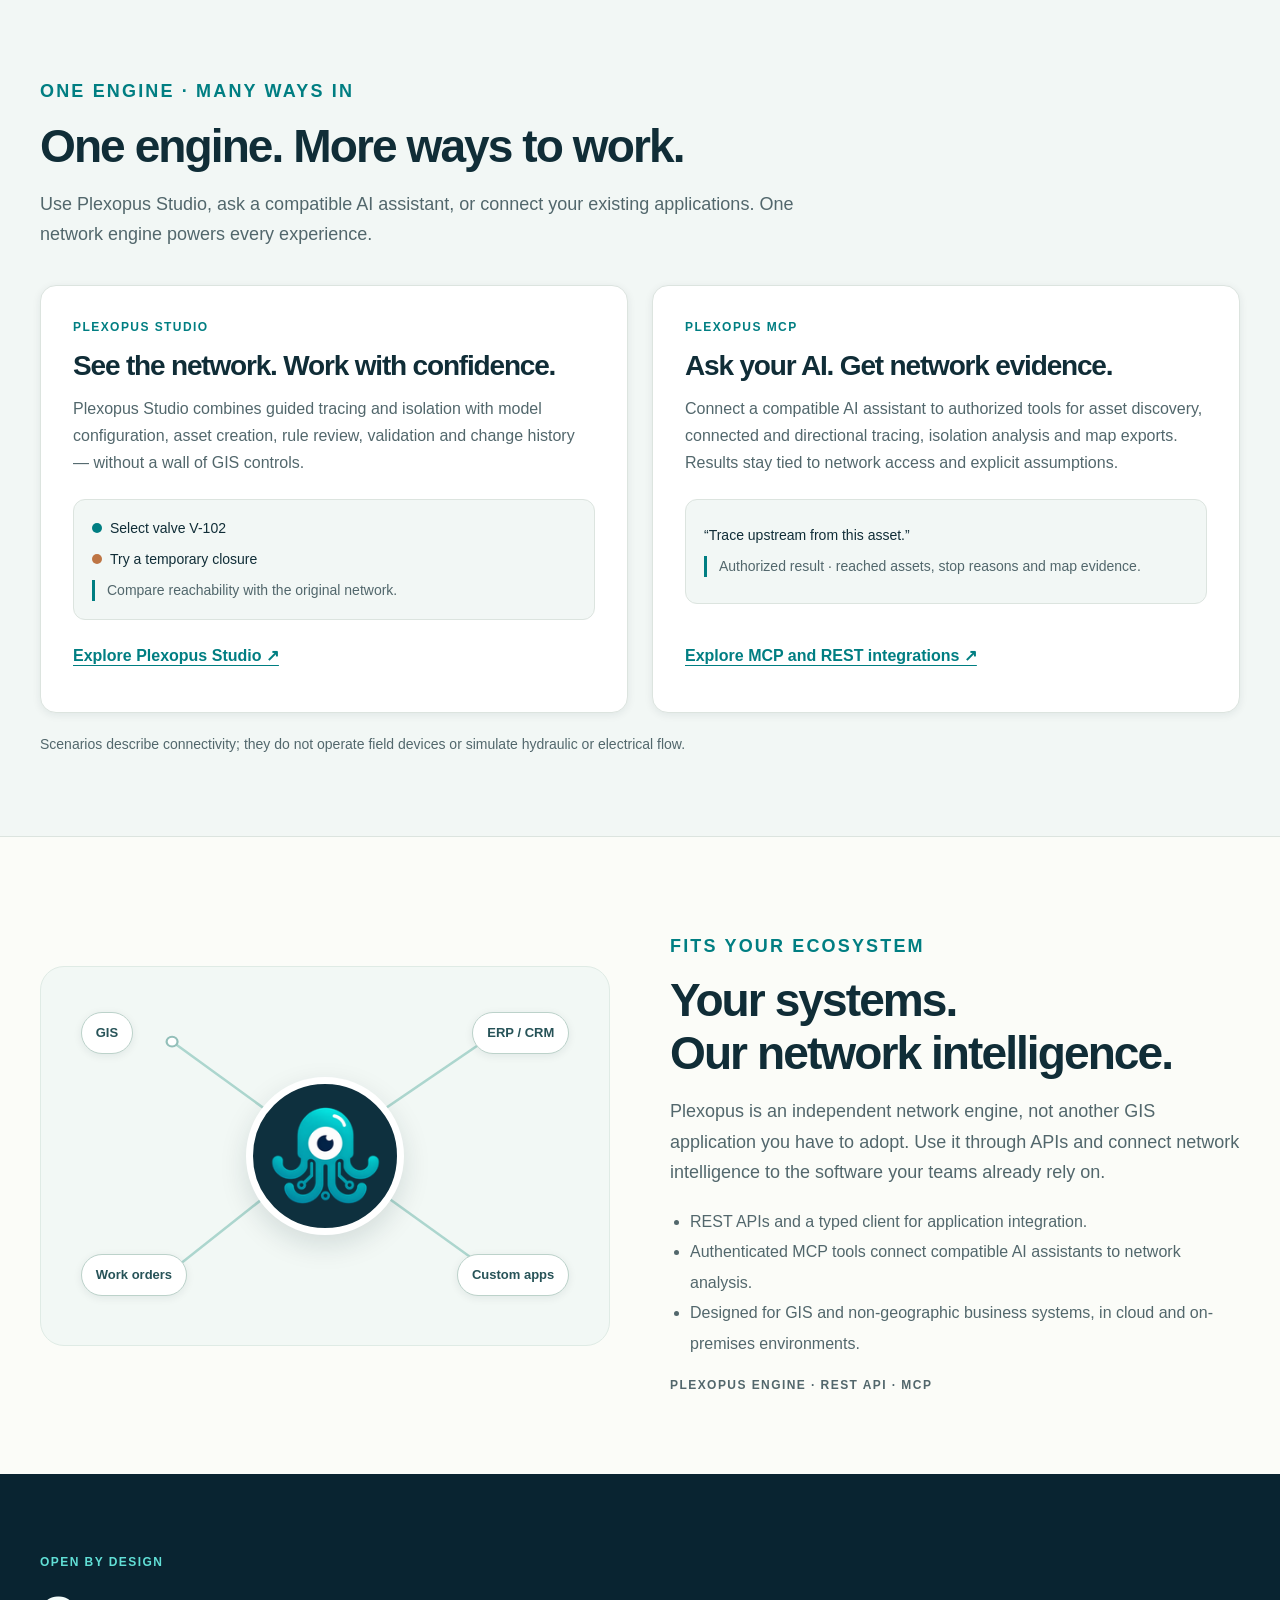
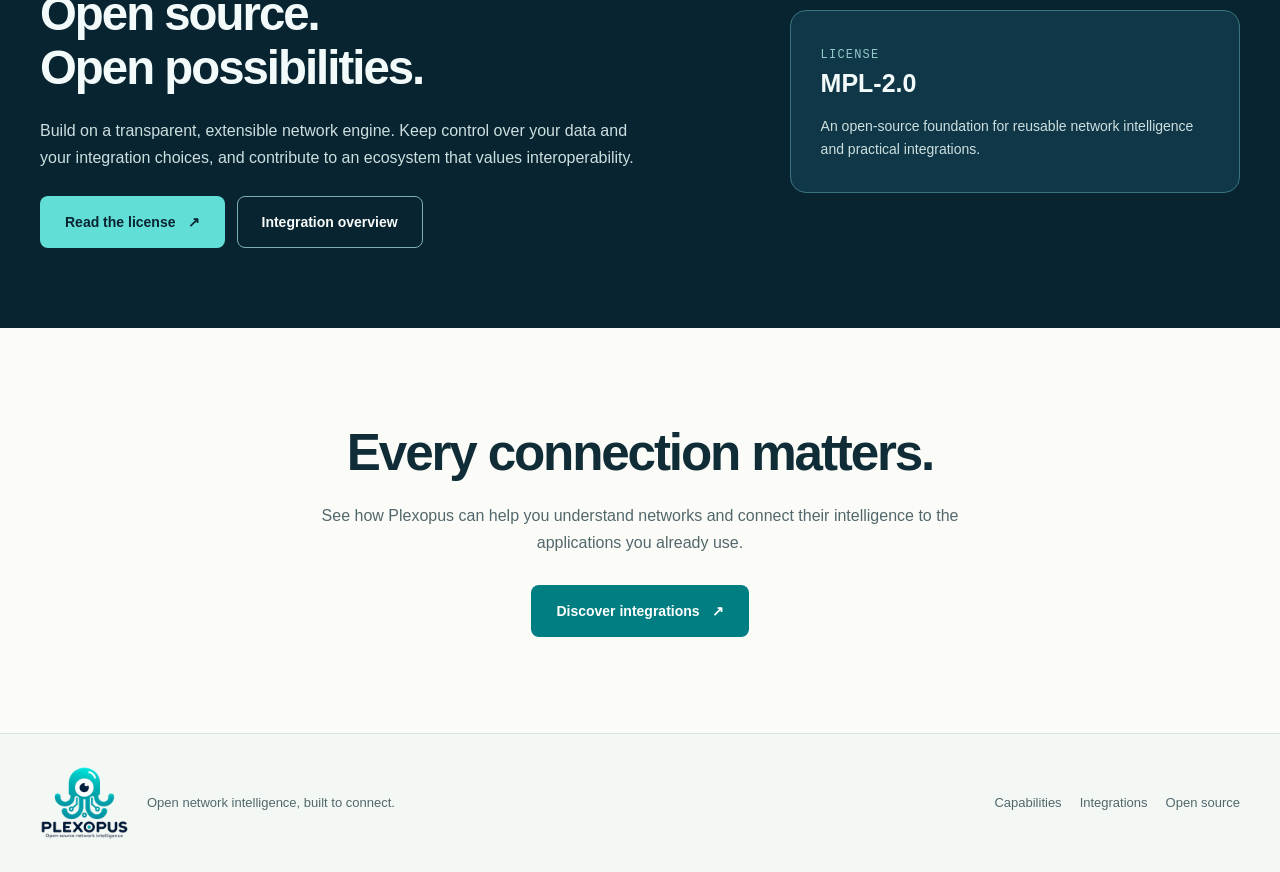
==== commit 40e12b82: "feat(site): align A.4 launch content with Plexopus Studio and AI flow" ====
--- a/index.html
+++ b/index.html
@@ -23,12 +23,12 @@
 <a class="skip-link" href="#main">Skip to content</a>
 <header class="site-header"><div class="container header-inner">
   <a class="brand-link" href="./" aria-label="Plexopus"><img class="brand-logo" src="./assets/plexopus-logo-240.png" alt="Plexopus — official logo" width="122" height="101"><span class="brand-fallback">PLEXOPUS</span></a>
-  <nav class="main-nav" aria-label="Main navigation"><a href="#why">Why Plexopus</a><a href="#ai">AI-first</a><a href="#capabilities">What it does</a><a href="#channels">Web &amp; AI</a><a href="#open-source">Open source</a></nav>
+  <nav class="main-nav" aria-label="Main navigation"><a href="#why">Why Plexopus</a><a href="#ai">AI-first</a><a href="#capabilities">What it does</a><a href="#channels">Studio &amp; AI</a><a href="#open-source">Open source</a></nav>
   <nav class="lang-switch" aria-label="Language"><a href="./" lang="en" hreflang="en" aria-current="page">EN</a><span class="slash" aria-hidden="true">/</span><a href="./it/" lang="it" hreflang="it" >IT</a></nav>
 </div></header>
 <main id="main">
 <section class="hero" aria-labelledby="hero-title"><div class="container hero-grid"><div>
-  <p class="eyebrow">OPEN-SOURCE NETWORK INTELLIGENCE</p><h1 id="hero-title">Understand every connection.<br><span>Act with clarity.</span></h1><p class="hero-lead">Plexopus brings network intelligence to the tools you already use. Explore how assets connect, compare operational scenarios and turn complex network information into clear, actionable insights — with an AI-first experience.</p>
+  <p class="eyebrow">OPEN-SOURCE NETWORK INTELLIGENCE</p><h1 id="hero-title">Understand every connection.<br><span>Act with clarity.</span></h1><p class="hero-lead">Plexopus brings network intelligence to the tools you already use. Explore connections with Plexopus Studio, review operational scenarios and bring authorized analysis into your applications and AI assistants.</p>
   <div class="hero-actions"><a class="button button-light" href="#capabilities">Explore what Plexopus does<span aria-hidden="true">↗</span></a><a class="button button-outline" href="#integrations">See how it integrates</a></div>
   <p class="hero-meta"><span>Open source</span><i aria-hidden="true"></i><span>AI-first</span><i aria-hidden="true"></i><span>Works beyond GIS</span></p>
 </div><div class="hero-art" aria-label="The official Plexopus symbol connects applications, data, and operations" role="img">
@@ -46,7 +46,7 @@
 <button type="button" class="example-choice" data-chat="1" aria-pressed="false">What changes if I close V-102?</button>
 <button type="button" class="example-choice" data-chat="2" aria-pressed="false">Help me plan an isolation.</button></div>
   <p class="chat-caption">Illustrative example; results depend on network data and authorized access.</p></div>
-</div></section>
+</div><div class="container"><div class="ai-studio-flow"><div class="ai-studio-flow-copy"><p class="eyebrow">AI + MCP + STUDIO</p><h3>From a question to the map.</h3><p>With an authorized and paired conversation, a trace requested through a compatible AI assistant can be delivered to a linked Plexopus Studio tab.</p></div><ol class="ai-flow-steps"><li><span class="ai-flow-number">1</span><span>Ask in your AI assistant</span></li><li><span class="ai-flow-number">2</span><span>MCP runs an authorized trace</span></li><li><span class="ai-flow-number">3</span><span>View the result in Studio</span></li></ol><p class="ai-flow-note">Illustrative flow. ChatGPT-to-Studio tab linking is an opt-in integration; availability depends on the configured deployment and permissions.</p></div></div></section>
 <section class="section lab-section" id="capabilities"><div class="container"><div class="section-head"><p class="eyebrow">EXPLORE THE POSSIBILITIES</p><h2>A closer look at the network.</h2><p>Three different questions. One consistent engine that keeps the analysis grounded in network rules and connections.</p></div><div class="lab-grid"><div class="lab-menu"><button class="lab-choice" type="button" data-lab="0" aria-pressed="true"><span class="n">01</span><span><strong>Follow connections</strong><small>Explore reachable elements and their relationships.</small></span></button>
 <button class="lab-choice" type="button" data-lab="1" aria-pressed="false"><span class="n">02</span><span><strong>Try a closure</strong><small>Compare connectivity before and after a temporary barrier.</small></span></button>
 <button class="lab-choice" type="button" data-lab="2" aria-pressed="false"><span class="n">03</span><span><strong>Plan isolation</strong><small>Evaluate candidate devices with declared sources.</small></span></button></div>
@@ -61,15 +61,19 @@
 <g class="graph-labels"><text x="42" y="123">Source</text><text x="227" y="75">V-102</text><text x="415" y="36">A</text><text x="452" y="249">B</text></g></svg>
 <div class="lab-result"><strong id="lab-result-title">Follow the network</strong><p id="lab-result-text" aria-live="polite">Explore the paths supported by the network model. Directional tracing is defined by the model, not by the shape of the lines.</p></div>
 <p class="lab-disclaimer">Conceptual network illustration — not a live model or a physical-flow simulation.</p></div></div></div></section>
-<section class="section workbench-section" id="experience"><div class="container workbench-grid"><div><div class="section-head"><p class="eyebrow">MADE FOR PEOPLE</p><h2>Less interface.<br>More understanding.</h2><p>Explore your network on a clear map. Find an element or action, inspect its context and follow a guided operation — without a wall of technical controls.</p></div><div class="workbench-notes"><p>A map-first workspace with a single search and action entry point.</p><p>Contextual actions and guided analysis panels.</p><p>A responsive experience for desktop and tablets.</p></div></div>
+<section class="section workbench-section" id="experience"><div class="container workbench-grid"><div><div class="section-head"><p class="eyebrow">MADE FOR PEOPLE</p><h2>Meet Plexopus Studio.<br>Network work, made clearer.</h2><p>Explore your network on a clear map, select an asset and follow guided operations. Move from network exploration to model editing, validation and change review without losing context.</p></div><div class="workbench-notes"><p>A map-first workspace with a floating search and contextual actions.</p><p>Guided analysis plus Model, Build, Rules and Validate.</p><p>Responsive layouts with accessible keyboard and touch controls.</p></div></div>
 <div><div class="workbench-visual" role="img" aria-label="Illustration of map-first interface with search and contextual card">
 <svg class="workbench-map" viewBox="0 0 550 380" preserveAspectRatio="xMidYMid slice" aria-hidden="true"><path d="M0 0H550V380H0Z" fill="#e4eee5"/><path d="M-40 105Q150 -30 300 80T600 95M-30 255Q140 200 330 300T600 265" fill="none" stroke="#d7d3be" stroke-width="36"/><path d="M-40 105Q150 -30 300 80T600 95M-30 255Q140 200 330 300T600 265" fill="none" stroke="#f9fbf7" stroke-width="23"/><path d="M-20 157L110 137L202 190L315 160L468 204L555 168M202 190L252 285L393 315" fill="none" stroke="#238878" stroke-width="5"/><g fill="#fff" stroke="#238878" stroke-width="3"><circle cx="110" cy="137" r="8"/><circle cx="202" cy="190" r="10"/><circle cx="315" cy="160" r="8"/><circle cx="468" cy="204" r="8"/><circle cx="252" cy="285" r="8"/><circle cx="393" cy="315" r="8"/></g><text x="330" y="100" fill="#7d9a90" font-size="22" font-weight="600">Sedegliano</text></svg>
 <div class="wb-search"><img src="./assets/plexopus-symbol-128.png" alt=""><span>Search an element or an action…</span><b aria-hidden="true">◉</b></div>
-<div class="wb-card"><small>SELECTED ELEMENT</small><strong>Valve V-102</strong><div class="wb-actions"><span>Explore</span><span>Try closure</span></div></div></div><p class="wb-caption">Illustrative interface — visual example of the Plexopus Web experience.</p></div></div></section>
+<div class="wb-card"><small>SELECTED ELEMENT</small><strong>Valve V-102</strong><div class="wb-actions"><span>Explore</span><span>Try closure</span></div></div></div><p class="wb-caption">Concept illustration of the Studio map-first workspace.</p><figure class="studio-login-example"><img src="./assets/studio-login-light-en.png" alt="Actual Plexopus Studio sign-in screen on desktop, in English" loading="lazy" width="1280" height="800"><figcaption>Actual Plexopus Studio sign-in screen, using the approved design system.</figcaption></figure></div></div></section>
+<section class="section studio-capabilities" id="studio-capabilities"><div class="container"><div class="section-head"><p class="eyebrow">PLEXOPUS STUDIO · GUIDED NETWORK WORKFLOWS</p><h2>From understanding to action.</h2><p>Explore, model, build and validate networks using one coherent workspace.</p></div><div class="studio-capability-grid"><article class="studio-capability"><span class="studio-capability-num" aria-hidden="true">01</span><h3>Model your network</h3><p>Define asset types, terminal paths, normalized attributes and subnetworks.</p></article>
+<article class="studio-capability"><span class="studio-capability-num" aria-hidden="true">02</span><h3>Build connections</h3><p>Create elements and connections with guided, map-aware workflows.</p></article>
+<article class="studio-capability"><span class="studio-capability-num" aria-hidden="true">03</span><h3>Review rules and data</h3><p>Explore and update connectivity rules with impact previews; validate the network and inspect issues.</p></article>
+<article class="studio-capability"><span class="studio-capability-num" aria-hidden="true">04</span><h3>Trace what changed</h3><p>Review who changed network data, when, and the stored before-and-after evidence.</p></article></div></div></section>
 <section class="section channels" id="channels"><div class="container">
- <div class="section-head"><p class="eyebrow">ONE ENGINE · MANY WAYS IN</p><h2>Explore it your way.</h2><p>Work on a map, ask a compatible AI assistant, or connect your existing applications. Plexopus keeps network logic in one place, whichever interface you choose.</p></div>
+ <div class="section-head"><p class="eyebrow">ONE ENGINE · MANY WAYS IN</p><h2>One engine. More ways to work.</h2><p>Use Plexopus Studio, ask a compatible AI assistant, or connect your existing applications. One network engine powers every experience.</p></div>
  <div class="channel-grid">
-  <article class="channel"><span class="channel-kicker">PLEXOPUS WEB</span><h3>See the network. Understand the impact.</h3><p>Find a network asset, open contextual actions and follow guided workflows for tracing, temporary closures and isolation planning — without navigating a wall of GIS controls.</p><div class="channel-example" aria-label="Illustrative Web workflow"><div class="channel-line"><span class="channel-dot"></span> Select valve V-102</div><div class="channel-line"><span class="channel-dot apricot"></span> Try a temporary closure</div><div class="channel-answer">Compare reachability with the original network.</div></div><a href="#experience">Explore the Web experience ↗</a></article>
+  <article class="channel"><span class="channel-kicker">PLEXOPUS STUDIO</span><h3>See the network. Work with confidence.</h3><p>Plexopus Studio combines guided tracing and isolation with model configuration, asset creation, rule review, validation and change history — without a wall of GIS controls.</p><div class="channel-example" aria-label="Illustrative Web workflow"><div class="channel-line"><span class="channel-dot"></span> Select valve V-102</div><div class="channel-line"><span class="channel-dot apricot"></span> Try a temporary closure</div><div class="channel-answer">Compare reachability with the original network.</div></div><a href="#experience">Explore Plexopus Studio ↗</a></article>
   <article class="channel"><span class="channel-kicker">PLEXOPUS MCP</span><h3>Ask your AI. Get network evidence.</h3><p>Connect a compatible AI assistant to authorized tools for asset discovery, connected and directional tracing, isolation analysis and map exports. Results stay tied to network access and explicit assumptions.</p><div class="channel-example" aria-label="Illustrative MCP conversation"><div class="channel-line">“Trace upstream from this asset.”</div><div class="channel-answer">Authorized result · reached assets, stop reasons and map evidence.</div></div><a href="#integrations">Explore MCP and REST integrations ↗</a></article>
  </div><p class="channel-note">Scenarios describe connectivity; they do not operate field devices or simulate hydraulic or electrical flow.</p>
 </div></section>
--- a/assets/site.css
+++ b/assets/site.css
@@ -58,3 +58,27 @@
 .channel a{color:var(--px-color-link);font-weight:700;text-decoration:underline;text-underline-offset:4px;margin-top:auto;padding:12px 0;min-height:44px}
 .channel-note{font-size:var(--px-text-sm);color:var(--px-color-text-muted);margin-top:20px}
 @media(max-width:720px){.channel-grid{grid-template-columns:1fr}.channel{padding:24px}}
+
+
+/* A.4: Plexopus Studio public launch presentation, derived from Design System v1. */
+.studio-login-example{display:flex;gap:16px;align-items:center;background:var(--px-color-surface);border:1px solid var(--px-color-border);border-radius:var(--px-radius-md);padding:12px 16px;margin:14px 0 0;box-shadow:var(--px-shadow-sm)}
+.studio-login-example img{display:block;max-width:144px;max-height:108px;width:auto;height:auto;object-fit:contain;border-radius:8px;border:1px solid var(--px-color-border)}
+.studio-login-example figcaption{font-size:var(--px-text-sm);color:var(--px-color-text-muted);line-height:1.45}
+.studio-capabilities{background:var(--px-color-background)}
+.studio-capability-grid{display:grid;grid-template-columns:repeat(4,minmax(0,1fr));gap:16px}
+.studio-capability{padding:24px;border:1px solid var(--px-color-border);background:var(--px-color-surface);border-radius:var(--px-radius-md);min-width:0}
+.studio-capability-num{font-size:12px;font-family:var(--px-font-mono);font-weight:700;color:var(--px-color-primary)}
+.studio-capability h3{font-size:1.12rem;margin:12px 0 10px;line-height:1.25;color:var(--px-color-text)}
+.studio-capability p{color:var(--px-color-text-muted);font-size:var(--px-text-sm);line-height:1.55}
+.ai-studio-flow{margin-top:40px;padding:28px;background:var(--px-color-surface);border-radius:var(--px-radius-lg);border:1px solid var(--px-color-border);box-shadow:var(--px-shadow-sm)}
+.ai-studio-flow-copy{max-width:760px}
+.ai-studio-flow-copy .eyebrow{color:var(--px-color-primary)}
+.ai-studio-flow h3{font-size:clamp(1.35rem,2.3vw,1.9rem);margin:10px 0;color:var(--px-color-text)}
+.ai-studio-flow-copy>p:last-child{color:var(--px-color-text-muted)}
+.ai-flow-steps{display:grid;grid-template-columns:repeat(3,minmax(0,1fr));gap:12px;margin:24px 0;padding:0;list-style:none}
+.ai-flow-steps li{padding:16px;border-radius:var(--px-radius-md);background:var(--px-color-surface-alt);display:flex;align-items:center;gap:12px;font-weight:600;font-size:var(--px-text-sm);border:1px solid var(--px-color-border)}
+.ai-flow-number{display:grid;place-items:center;flex-shrink:0;width:32px;height:32px;border-radius:50%;background:var(--px-brand-teal);color:#fff;font-weight:700}
+.ai-flow-note{font-size:var(--px-text-sm);color:var(--px-color-text-muted)}
+@media(max-width:1000px){.studio-capability-grid{grid-template-columns:repeat(2,minmax(0,1fr))}}
+@media(max-width:720px){.ai-flow-steps{grid-template-columns:1fr}.ai-studio-flow{padding:20px}}
+@media(max-width:480px){.studio-capability-grid{grid-template-columns:1fr}.studio-login-example{padding:12px}.studio-login-example img{max-width:100px}.ai-flow-steps li{padding:12px}}
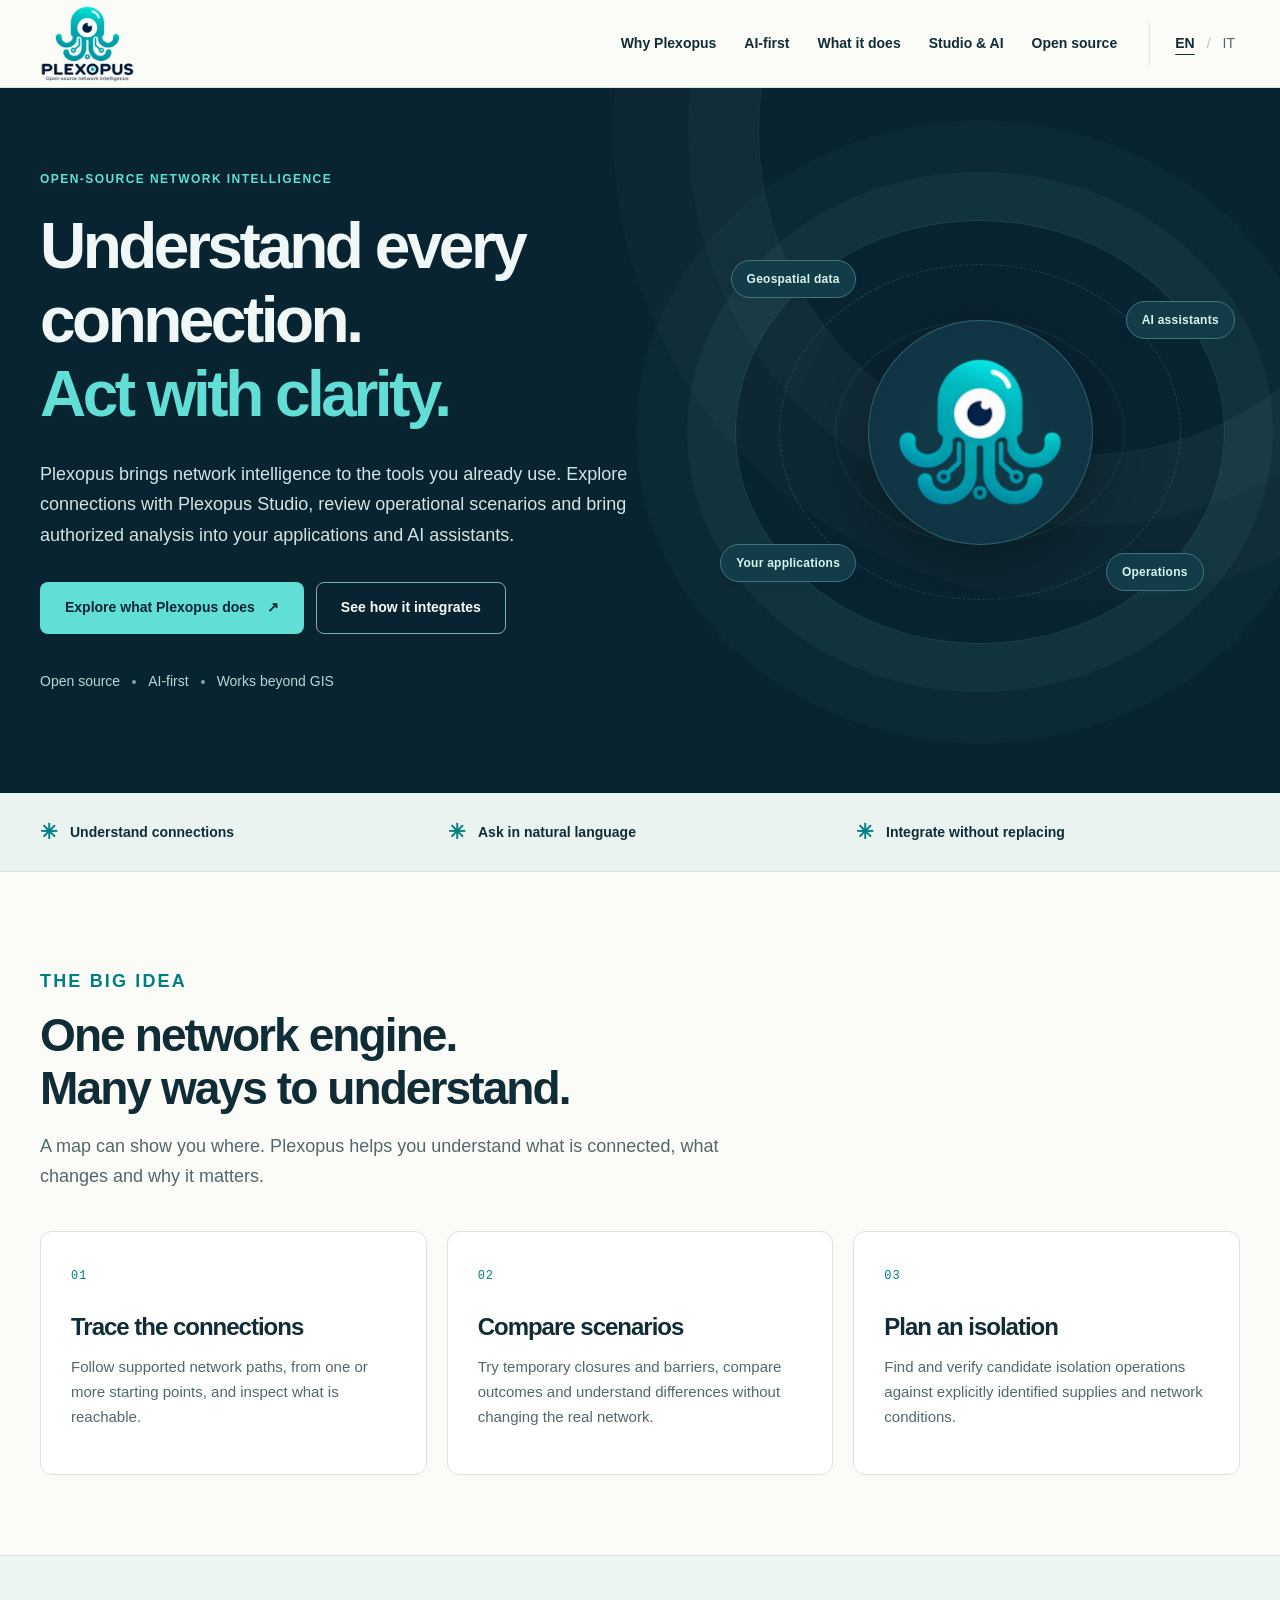
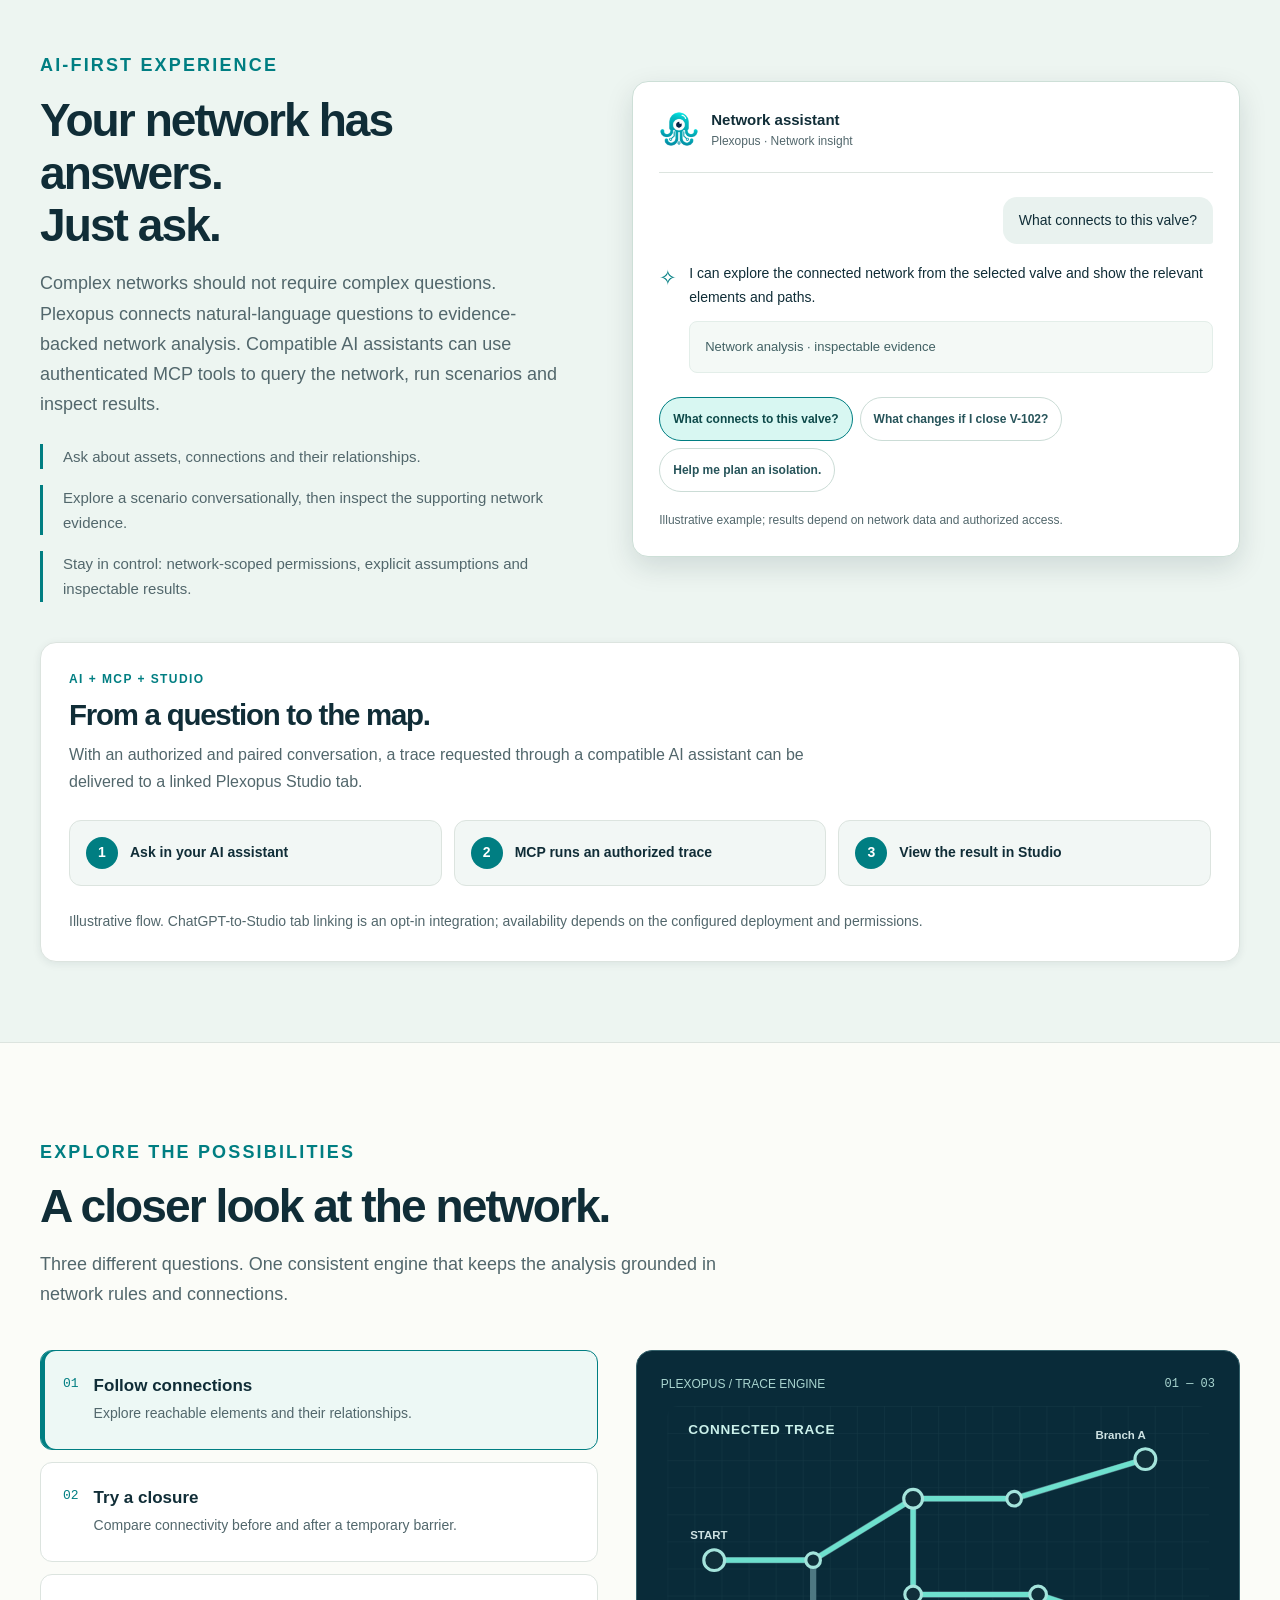
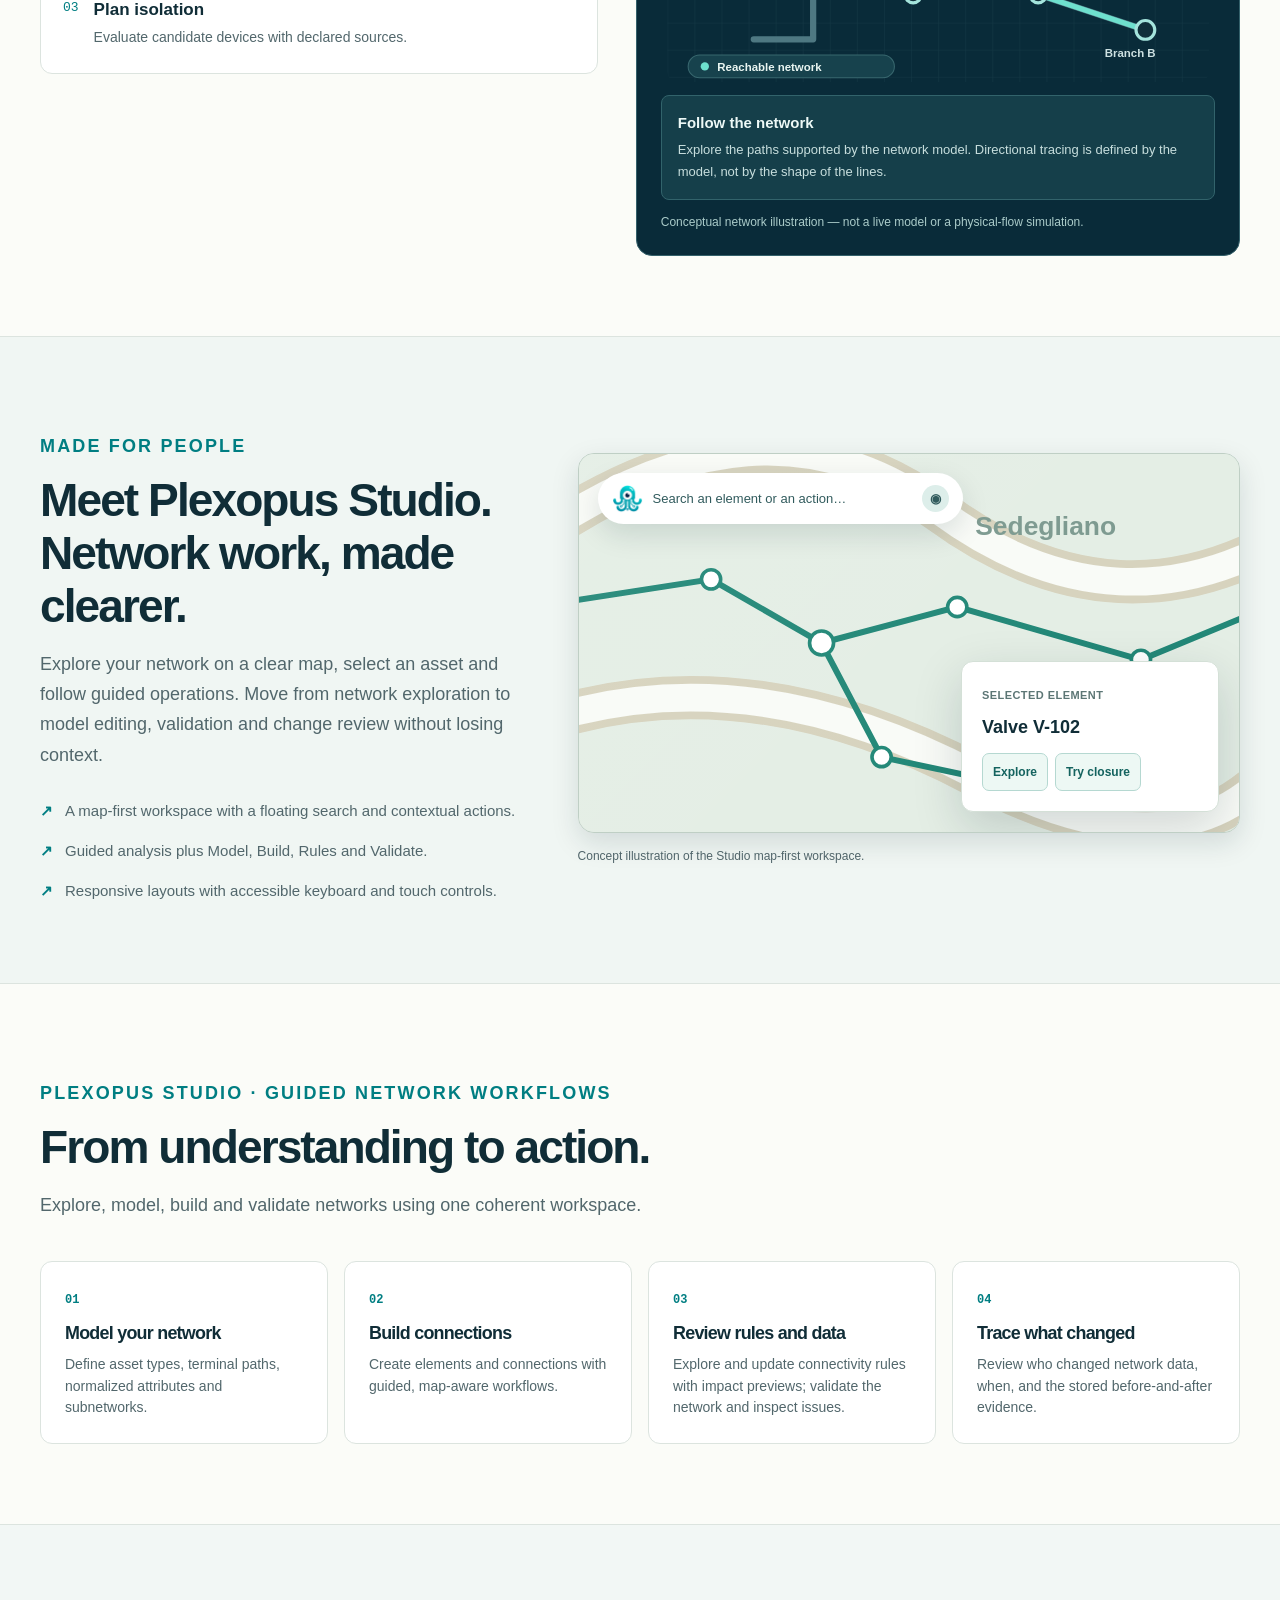
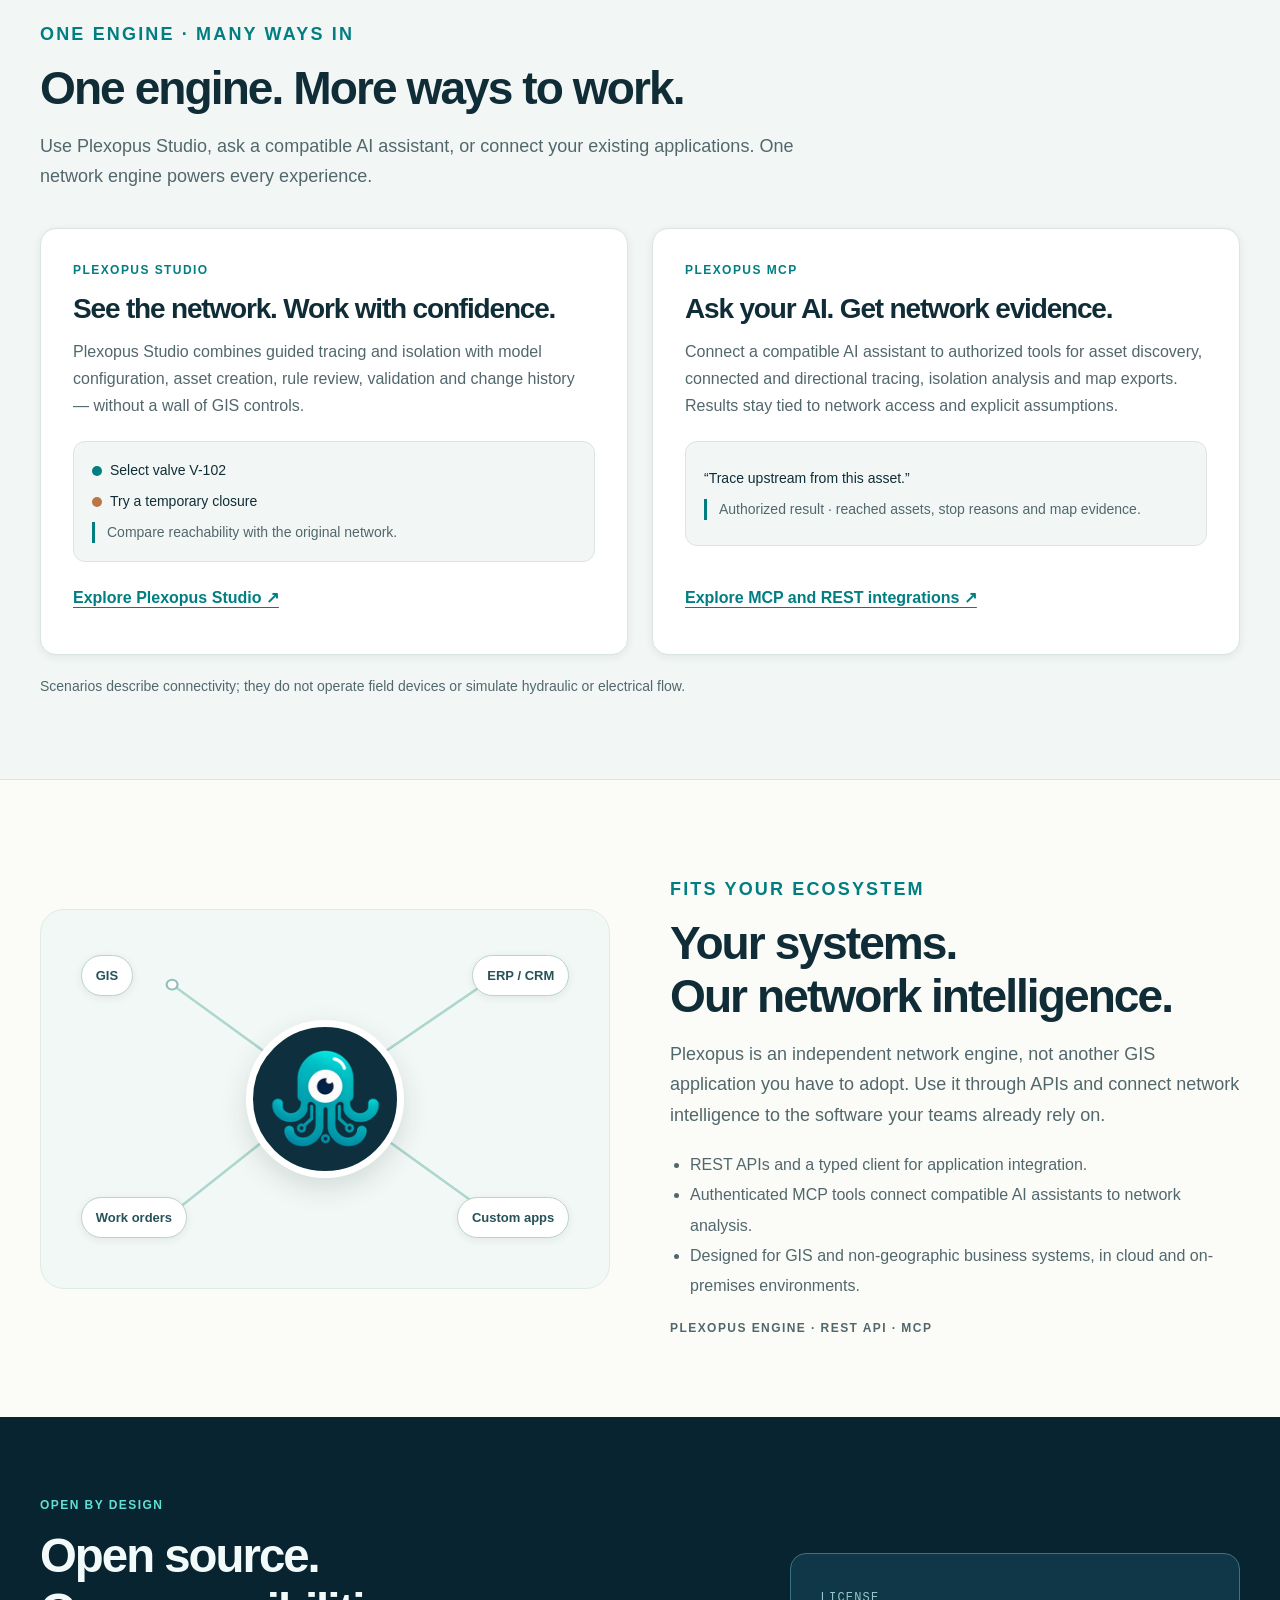
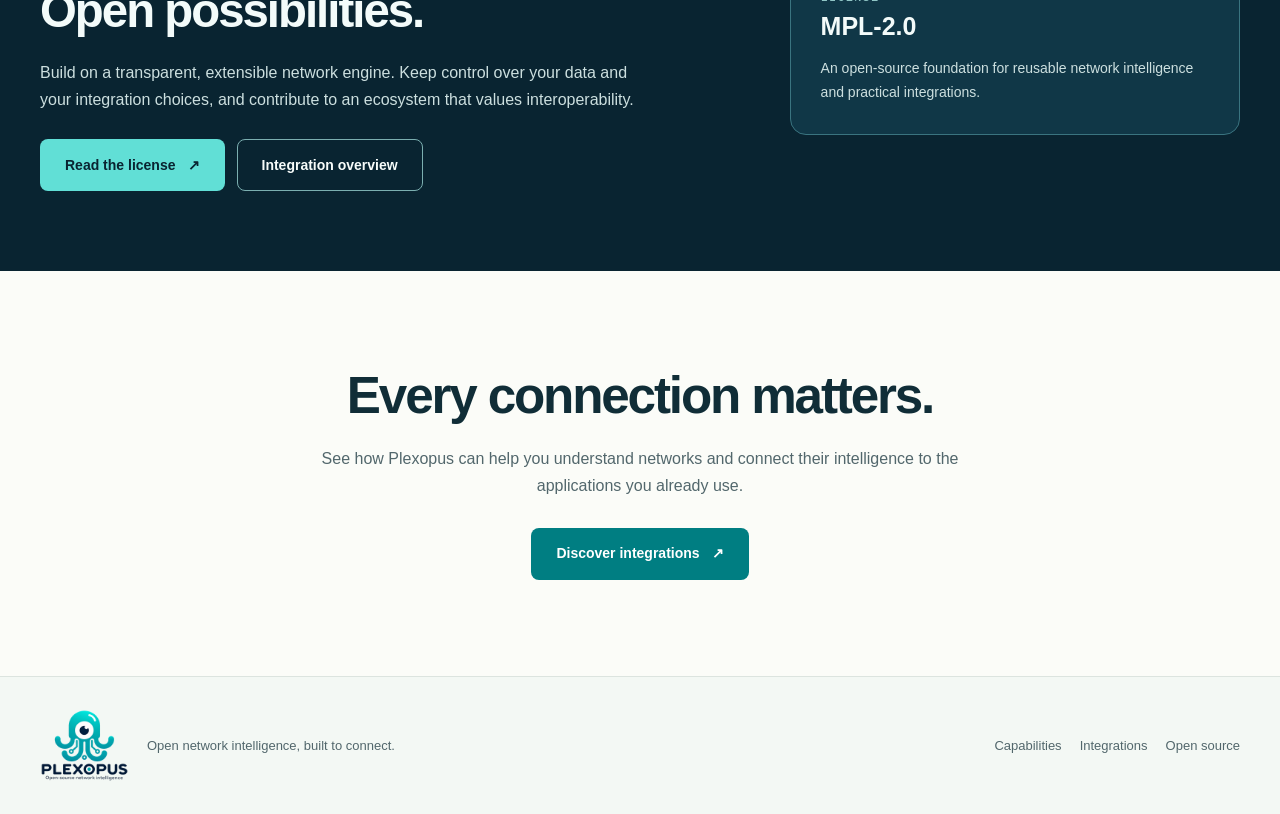
==== commit 2703ec85: "fix(site): distinguish closure and isolation diagrams and simplify Studio" ====
--- a/index.html
+++ b/index.html
@@ -50,22 +50,64 @@
 <section class="section lab-section" id="capabilities"><div class="container"><div class="section-head"><p class="eyebrow">EXPLORE THE POSSIBILITIES</p><h2>A closer look at the network.</h2><p>Three different questions. One consistent engine that keeps the analysis grounded in network rules and connections.</p></div><div class="lab-grid"><div class="lab-menu"><button class="lab-choice" type="button" data-lab="0" aria-pressed="true"><span class="n">01</span><span><strong>Follow connections</strong><small>Explore reachable elements and their relationships.</small></span></button>
 <button class="lab-choice" type="button" data-lab="1" aria-pressed="false"><span class="n">02</span><span><strong>Try a closure</strong><small>Compare connectivity before and after a temporary barrier.</small></span></button>
 <button class="lab-choice" type="button" data-lab="2" aria-pressed="false"><span class="n">03</span><span><strong>Plan isolation</strong><small>Evaluate candidate devices with declared sources.</small></span></button></div>
-<div class="lab-visual" id="lab-visual" data-mode="connect" data-titles="Follow the network|||Try a closure|||Plan an isolation" data-texts="Explore the paths supported by the network model. Directional tracing is defined by the model, not by the shape of the lines.|||A temporary barrier changes the analysis scenario only. Compare it with the baseline; no device is operated.|||Proposed devices are verified against declared supplies. A valid plan is not a physical flow simulation or a globally optimal switching guarantee.">
+<div class="lab-visual" id="lab-visual" data-mode="connect" data-titles="Follow the network|||Try a closure|||Plan an isolation" data-texts="Explore the paths supported by the network model. Directional tracing is defined by the model, not by the shape of the lines.|||A temporary barrier lets you compare reachability from the same starting point, before and after a proposed closure. No field operation is performed.|||An isolation plan proposes eligible devices for an explicit target and declared supplies. Review the assumptions: this is not a physical simulation or a globally optimal switching guarantee." data-graph-descriptions="A single network diagram with highlighted paths reachable from the chosen starting point.|||Side-by-side comparison: the original network and a temporary valve closure, showing the branches no longer reachable from the same start.|||An isolation plan: two explicit supply nodes, an isolated target pipe, and two proposed isolation devices.">
 <div class="lab-top"><span>PLEXOPUS / TRACE ENGINE</span><span>01 — 03</span></div>
-<svg class="lab-graph" viewBox="0 0 520 265" role="img" aria-labelledby="graph-title graph-desc"><title id="graph-title">Illustrative network nodes and connections</title><desc id="graph-desc">Paths and temporary barriers shown schematically</desc>
-<defs><pattern id="graphgrid" width="26" height="26" patternUnits="userSpaceOnUse"><path d="M26 0H0V26" fill="none" stroke="#84afb4" stroke-opacity=".10" stroke-width="1"/></pattern></defs><rect x="0" y="0" width="520" height="265" rx="10" fill="url(#graphgrid)"/>
-<g fill="none" stroke-width="6" stroke-linecap="round" stroke-linejoin="round" class="graph-base"><path d="M62 143H158L242 103H359L454 56"/><path d="M242 103V195H355L451 220"/><path d="M158 143V218L82 235"/></g>
-<g fill="none" stroke-width="5" stroke-linecap="round" stroke-linejoin="round" class="graph-accent" id="lab-accent"><path d="M158 143L242 103H359L454 56"/><path d="M242 103V195H355L451 220"/></g>
-<g class="graph-points"><circle cx="62" cy="143" r="10"/><circle cx="158" cy="143" r="7"/><circle cx="242" cy="103" r="8"/><circle cx="359" cy="103" r="7"/><circle cx="454" cy="56" r="10"/><circle cx="242" cy="195" r="8"/><circle cx="355" cy="195" r="8"/><circle cx="451" cy="220" r="9"/><circle cx="82" cy="235" r="8"/></g>
-<circle class="graph-valve" cx="242" cy="103" r="18"/><path d="m236 97 12 12m0-12-12 12" fill="none" stroke="#ffb475" stroke-width="2.5"/>
-<g class="graph-labels"><text x="42" y="123">Source</text><text x="227" y="75">V-102</text><text x="415" y="36">A</text><text x="452" y="249">B</text></g></svg>
+<svg class="lab-graph" viewBox="0 0 520 265" role="img" aria-labelledby="graph-title graph-desc">
+<title id="graph-title">Follow the network</title><desc id="graph-desc">A single network diagram with highlighted paths reachable from the chosen starting point.</desc>
+<defs><pattern id="graphgrid" width="26" height="26" patternUnits="userSpaceOnUse"><path d="M26 0H0V26" fill="none" stroke="#84afb4" stroke-opacity=".10" stroke-width="1"/></pattern></defs>
+<rect width="520" height="265" rx="10" fill="url(#graphgrid)"/>
+<g class="lab-scene" data-scene="connect">
+  <text x="20" y="27" class="lab-svg-top">CONNECTED TRACE</text>
+  <path d="M45 148H140L236 89H333L459 51M236 89V181H356L459 215M140 148V224H83" fill="none" stroke="#4e7882" stroke-width="6" stroke-linecap="round" stroke-linejoin="round"/>
+  <path d="M45 148H140L236 89H333L459 51M236 89V181H356L459 215" fill="none" stroke="#6ee0ce" stroke-width="5" stroke-linecap="round" stroke-linejoin="round"/>
+  <g fill="#102f3a" stroke="#a4e4dc" stroke-width="3"><circle cx="45" cy="148" r="10"/><circle cx="140" cy="148" r="7"/><circle cx="236" cy="89" r="9"/><circle cx="333" cy="89" r="7"/><circle cx="459" cy="51" r="10"/><circle cx="236" cy="181" r="8"/><circle cx="356" cy="181" r="8"/><circle cx="459" cy="215" r="9"/></g>
+  <g class="lab-svg-detail"><text x="22" y="128">START</text><text x="411" y="32">Branch A</text><text x="420" y="241">Branch B</text></g>
+  <rect x="20" y="239" width="198" height="22" rx="11" fill="#17424d" stroke="#38686f"/><circle cx="36" cy="250" r="4" fill="#6ee0ce"/><text x="48" y="254" class="lab-svg-legend">Reachable network</text>
+</g>
+<g class="lab-scene" data-scene="closure">
+  <rect x="8" y="22" width="244" height="224" rx="13" fill="#123844" stroke="#3e6b72"/>
+  <rect x="268" y="22" width="244" height="224" rx="13" fill="#123844" stroke="#3e6b72"/>
+  <text x="24" y="48" class="lab-svg-top">BEFORE</text><text x="285" y="48" class="lab-svg-top">WITH CLOSURE</text>
+  <!-- Panel 1: baseline network -->
+  <path d="M36 139H110L174 97H224M174 97V186H222" fill="none" stroke="#67d5c5" stroke-width="6" stroke-linecap="round" stroke-linejoin="round"/>
+  <g fill="#10303d" stroke="#a9e4dc" stroke-width="3"><circle cx="36" cy="139" r="8"/><circle cx="110" cy="139" r="10"/><circle cx="174" cy="97" r="7"/><circle cx="224" cy="97" r="8"/><circle cx="222" cy="186" r="8"/></g>
+  <text x="22" y="222" class="lab-svg-detail">Reachable from start</text>
+  <!-- Panel 2: same network after a temporary closure -->
+  <path d="M296 139H371" fill="none" stroke="#67d5c5" stroke-width="6" stroke-linecap="round"/>
+  <path d="M371 139L433 97H485M433 97V186H483" fill="none" stroke="#efae75" stroke-width="6" stroke-linecap="round" stroke-linejoin="round" stroke-dasharray="7 7" opacity=".95"/>
+  <g fill="#10303d" stroke="#a9e4dc" stroke-width="3"><circle cx="296" cy="139" r="8"/><circle cx="433" cy="97" r="7"/></g>
+  <g fill="#10303d" stroke="#efae75" stroke-width="3"><circle cx="371" cy="139" r="12"/><circle cx="485" cy="97" r="8"/><circle cx="483" cy="186" r="8"/></g>
+  <path d="m365 133 12 12m0-12-12 12" fill="none" stroke="#ffcb91" stroke-width="2.5" stroke-linecap="round"/>
+  <text x="283" y="222" class="lab-svg-detail">No longer reached</text>
+  <rect x="327" y="158" width="128" height="21" rx="10" fill="#3e3430" stroke="#8a6243"/><text x="339" y="172" class="lab-svg-legend">V-102 · temporary</text>
+</g>
+<g class="lab-scene" data-scene="isolate">
+  <text x="18" y="26" class="lab-svg-top">ISOLATION PLAN</text>
+  <text x="18" y="50" class="lab-svg-meta">DECLARED SUPPLIES</text>
+  <!-- Two explicit supply feeds converging on one target -->
+  <path d="M55 97H199L317 143H445M55 199H199L317 143" fill="none" stroke="#547e88" stroke-width="7" stroke-linecap="round" stroke-linejoin="round"/>
+  <path d="M55 97H199M55 199H199" fill="none" stroke="#6cddca" stroke-width="5" stroke-linecap="round"/>
+  <path d="M199 97L317 143H445M199 199L317 143" fill="none" stroke="#eeae77" stroke-width="5" stroke-dasharray="6 7" stroke-linecap="round"/>
+  <g fill="#092b39" stroke="#78ddce" stroke-width="3"><circle cx="55" cy="97" r="11"/><circle cx="55" cy="199" r="11"/></g>
+  <g fill="#172f3b" stroke="#ffbd81" stroke-width="3"><circle cx="199" cy="97" r="14"/><circle cx="199" cy="199" r="14"/></g>
+  <path d="m193 91 12 12m0-12-12 12M193 193l12 12m0-12-12 12" fill="none" stroke="#ffcb91" stroke-width="2.5" stroke-linecap="round"/>
+  <rect x="415" y="129" width="53" height="27" rx="7" fill="#4b3932" stroke="#ffbd81" stroke-width="2.5"/>
+  <text x="423" y="146" class="lab-svg-legend" fill="#fff0df">P-17</text>
+  <text x="20" y="75" class="lab-svg-detail">SUPPLY S1</text><text x="20" y="230" class="lab-svg-detail">SUPPLY S2</text>
+  <text x="180" y="76" class="lab-svg-meta">V-12</text><text x="180" y="225" class="lab-svg-meta">V-16</text>
+  <text x="398" y="110" class="lab-svg-detail">TARGET P-17</text>
+  <rect x="276" y="191" width="220" height="63" rx="10" fill="#143d49" stroke="#426e73"/>
+  <text x="288" y="211" class="lab-svg-top">PROPOSED DEVICES</text>
+  <g fill="#ffbf87"><circle cx="290" cy="229" r="4"/><circle cx="369" cy="229" r="4"/></g>
+  <text x="302" y="234" class="lab-svg-legend">V-12</text><text x="381" y="234" class="lab-svg-legend">V-16</text>
+</g></svg>
 <div class="lab-result"><strong id="lab-result-title">Follow the network</strong><p id="lab-result-text" aria-live="polite">Explore the paths supported by the network model. Directional tracing is defined by the model, not by the shape of the lines.</p></div>
 <p class="lab-disclaimer">Conceptual network illustration — not a live model or a physical-flow simulation.</p></div></div></div></section>
 <section class="section workbench-section" id="experience"><div class="container workbench-grid"><div><div class="section-head"><p class="eyebrow">MADE FOR PEOPLE</p><h2>Meet Plexopus Studio.<br>Network work, made clearer.</h2><p>Explore your network on a clear map, select an asset and follow guided operations. Move from network exploration to model editing, validation and change review without losing context.</p></div><div class="workbench-notes"><p>A map-first workspace with a floating search and contextual actions.</p><p>Guided analysis plus Model, Build, Rules and Validate.</p><p>Responsive layouts with accessible keyboard and touch controls.</p></div></div>
 <div><div class="workbench-visual" role="img" aria-label="Illustration of map-first interface with search and contextual card">
 <svg class="workbench-map" viewBox="0 0 550 380" preserveAspectRatio="xMidYMid slice" aria-hidden="true"><path d="M0 0H550V380H0Z" fill="#e4eee5"/><path d="M-40 105Q150 -30 300 80T600 95M-30 255Q140 200 330 300T600 265" fill="none" stroke="#d7d3be" stroke-width="36"/><path d="M-40 105Q150 -30 300 80T600 95M-30 255Q140 200 330 300T600 265" fill="none" stroke="#f9fbf7" stroke-width="23"/><path d="M-20 157L110 137L202 190L315 160L468 204L555 168M202 190L252 285L393 315" fill="none" stroke="#238878" stroke-width="5"/><g fill="#fff" stroke="#238878" stroke-width="3"><circle cx="110" cy="137" r="8"/><circle cx="202" cy="190" r="10"/><circle cx="315" cy="160" r="8"/><circle cx="468" cy="204" r="8"/><circle cx="252" cy="285" r="8"/><circle cx="393" cy="315" r="8"/></g><text x="330" y="100" fill="#7d9a90" font-size="22" font-weight="600">Sedegliano</text></svg>
 <div class="wb-search"><img src="./assets/plexopus-symbol-128.png" alt=""><span>Search an element or an action…</span><b aria-hidden="true">◉</b></div>
-<div class="wb-card"><small>SELECTED ELEMENT</small><strong>Valve V-102</strong><div class="wb-actions"><span>Explore</span><span>Try closure</span></div></div></div><p class="wb-caption">Concept illustration of the Studio map-first workspace.</p><figure class="studio-login-example"><img src="./assets/studio-login-light-en.png" alt="Actual Plexopus Studio sign-in screen on desktop, in English" loading="lazy" width="1280" height="800"><figcaption>Actual Plexopus Studio sign-in screen, using the approved design system.</figcaption></figure></div></div></section>
+<div class="wb-card"><small>SELECTED ELEMENT</small><strong>Valve V-102</strong><div class="wb-actions"><span>Explore</span><span>Try closure</span></div></div></div><p class="wb-caption">Concept illustration of the Studio map-first workspace.</p></div></div></section>
 <section class="section studio-capabilities" id="studio-capabilities"><div class="container"><div class="section-head"><p class="eyebrow">PLEXOPUS STUDIO · GUIDED NETWORK WORKFLOWS</p><h2>From understanding to action.</h2><p>Explore, model, build and validate networks using one coherent workspace.</p></div><div class="studio-capability-grid"><article class="studio-capability"><span class="studio-capability-num" aria-hidden="true">01</span><h3>Model your network</h3><p>Define asset types, terminal paths, normalized attributes and subnetworks.</p></article>
 <article class="studio-capability"><span class="studio-capability-num" aria-hidden="true">02</span><h3>Build connections</h3><p>Create elements and connections with guided, map-aware workflows.</p></article>
 <article class="studio-capability"><span class="studio-capability-num" aria-hidden="true">03</span><h3>Review rules and data</h3><p>Explore and update connectivity rules with impact previews; validate the network and inspect issues.</p></article>
--- a/assets/site.css
+++ b/assets/site.css
@@ -61,9 +61,6 @@
 
 
 /* A.4: Plexopus Studio public launch presentation, derived from Design System v1. */
-.studio-login-example{display:flex;gap:16px;align-items:center;background:var(--px-color-surface);border:1px solid var(--px-color-border);border-radius:var(--px-radius-md);padding:12px 16px;margin:14px 0 0;box-shadow:var(--px-shadow-sm)}
-.studio-login-example img{display:block;max-width:144px;max-height:108px;width:auto;height:auto;object-fit:contain;border-radius:8px;border:1px solid var(--px-color-border)}
-.studio-login-example figcaption{font-size:var(--px-text-sm);color:var(--px-color-text-muted);line-height:1.45}
 .studio-capabilities{background:var(--px-color-background)}
 .studio-capability-grid{display:grid;grid-template-columns:repeat(4,minmax(0,1fr));gap:16px}
 .studio-capability{padding:24px;border:1px solid var(--px-color-border);background:var(--px-color-surface);border-radius:var(--px-radius-md);min-width:0}
@@ -81,4 +78,14 @@
 .ai-flow-note{font-size:var(--px-text-sm);color:var(--px-color-text-muted)}
 @media(max-width:1000px){.studio-capability-grid{grid-template-columns:repeat(2,minmax(0,1fr))}}
 @media(max-width:720px){.ai-flow-steps{grid-template-columns:1fr}.ai-studio-flow{padding:20px}}
-@media(max-width:480px){.studio-capability-grid{grid-template-columns:1fr}.studio-login-example{padding:12px}.studio-login-example img{max-width:100px}.ai-flow-steps li{padding:12px}}
+@media(max-width:480px){.studio-capability-grid{grid-template-columns:1fr}.ai-flow-steps li{padding:12px}}
+
+/* Conceptual analysis diagrams: separate semantic visuals, not recolored duplicates. */
+.lab-scene{display:none}
+.lab-visual[data-mode="connect"] .lab-scene[data-scene="connect"],
+.lab-visual[data-mode="closure"] .lab-scene[data-scene="closure"],
+.lab-visual[data-mode="isolate"] .lab-scene[data-scene="isolate"]{display:block}
+.lab-svg-top{font:700 13px var(--px-font-sans);letter-spacing:.055em;fill:#cbf1eb}
+.lab-svg-meta{font:600 11px var(--px-font-sans);fill:#acd1ce}
+.lab-svg-detail{font:600 11px var(--px-font-sans);fill:#cde1e2}
+.lab-svg-legend{font:600 11px var(--px-font-sans);fill:#eaf6f2}
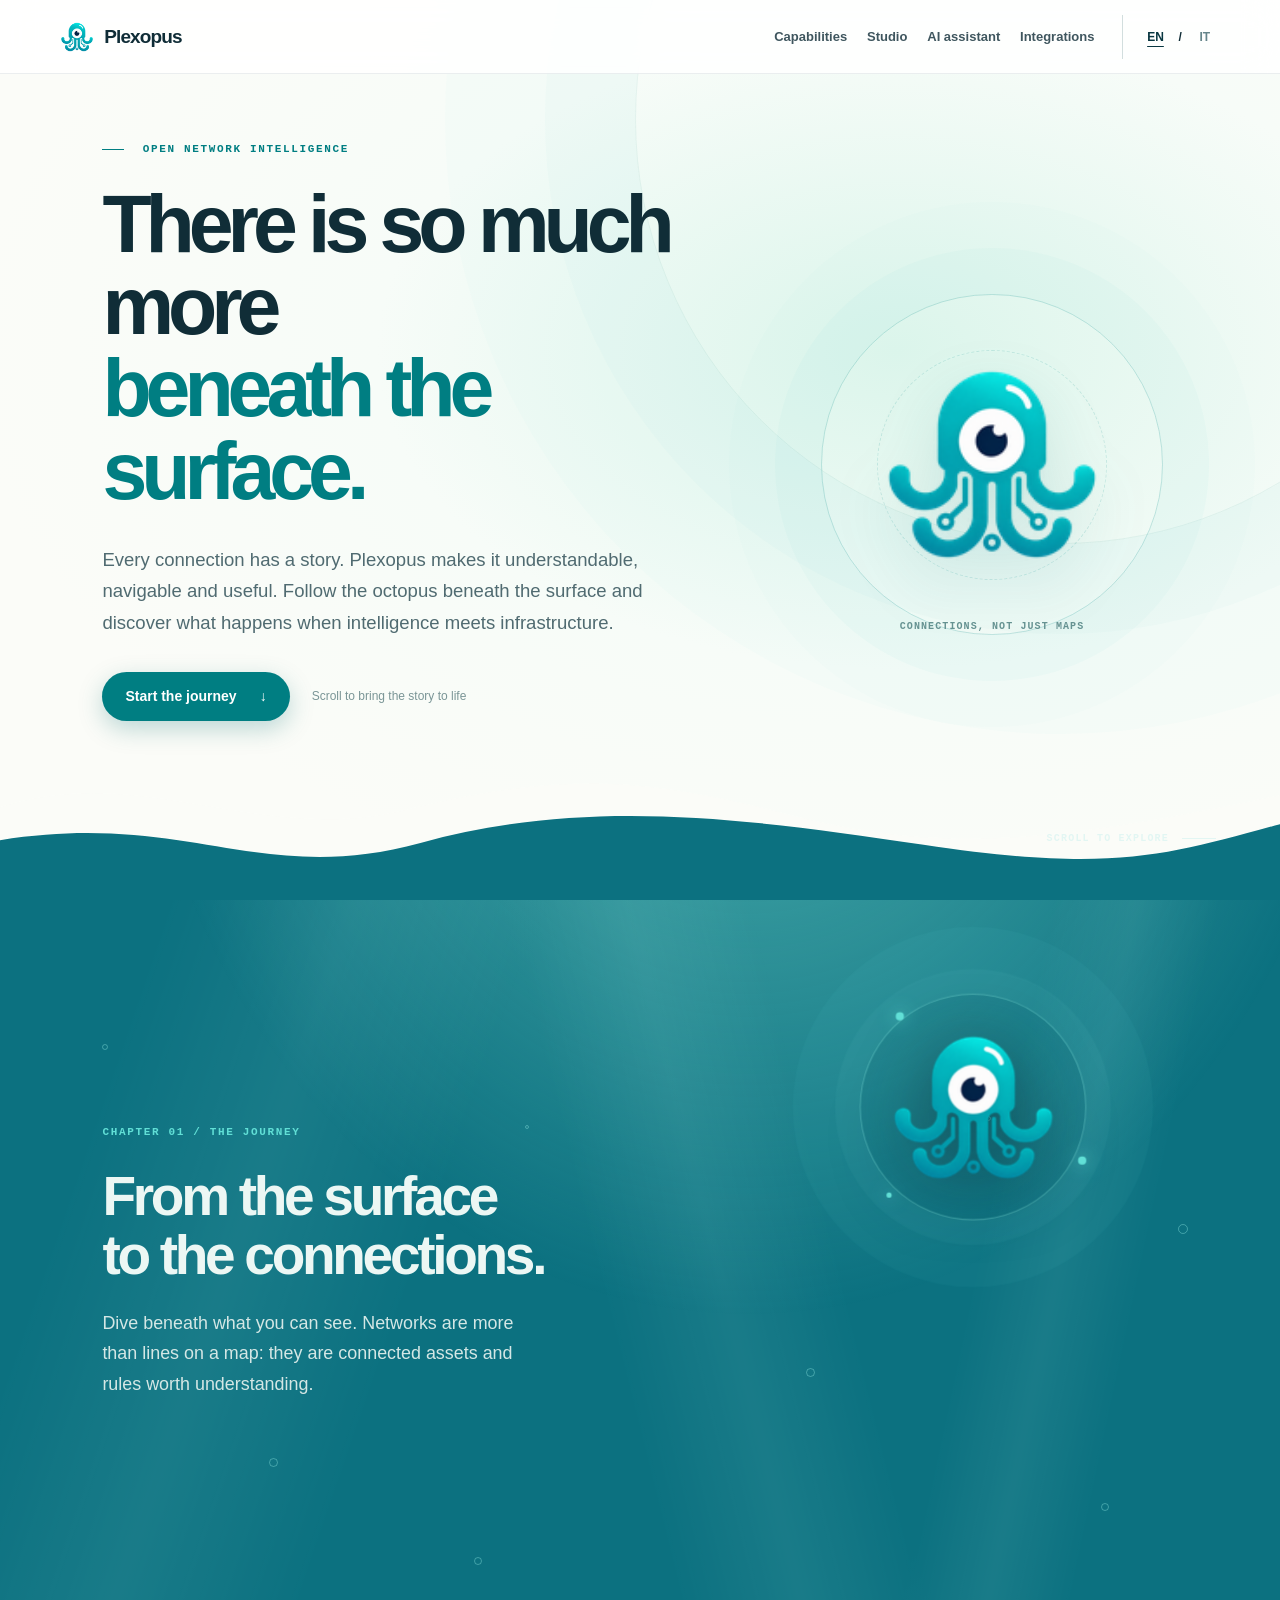
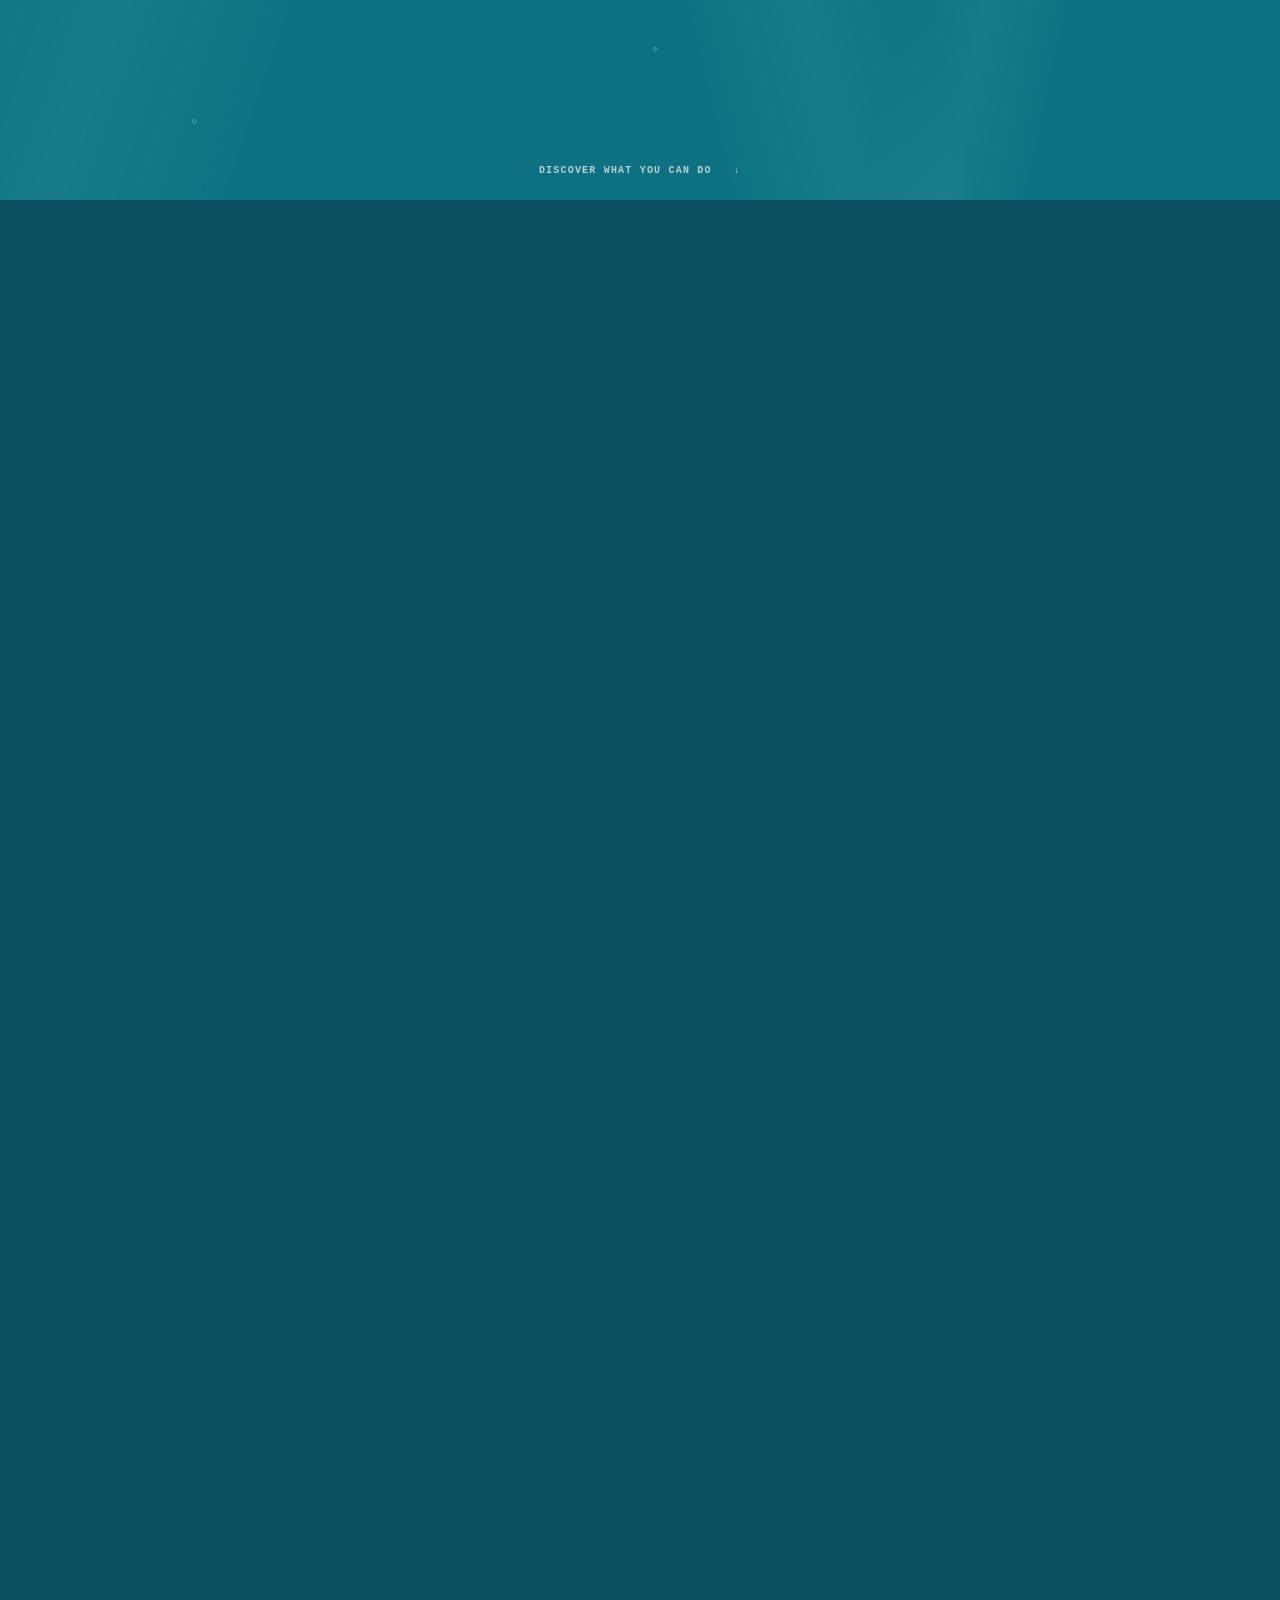
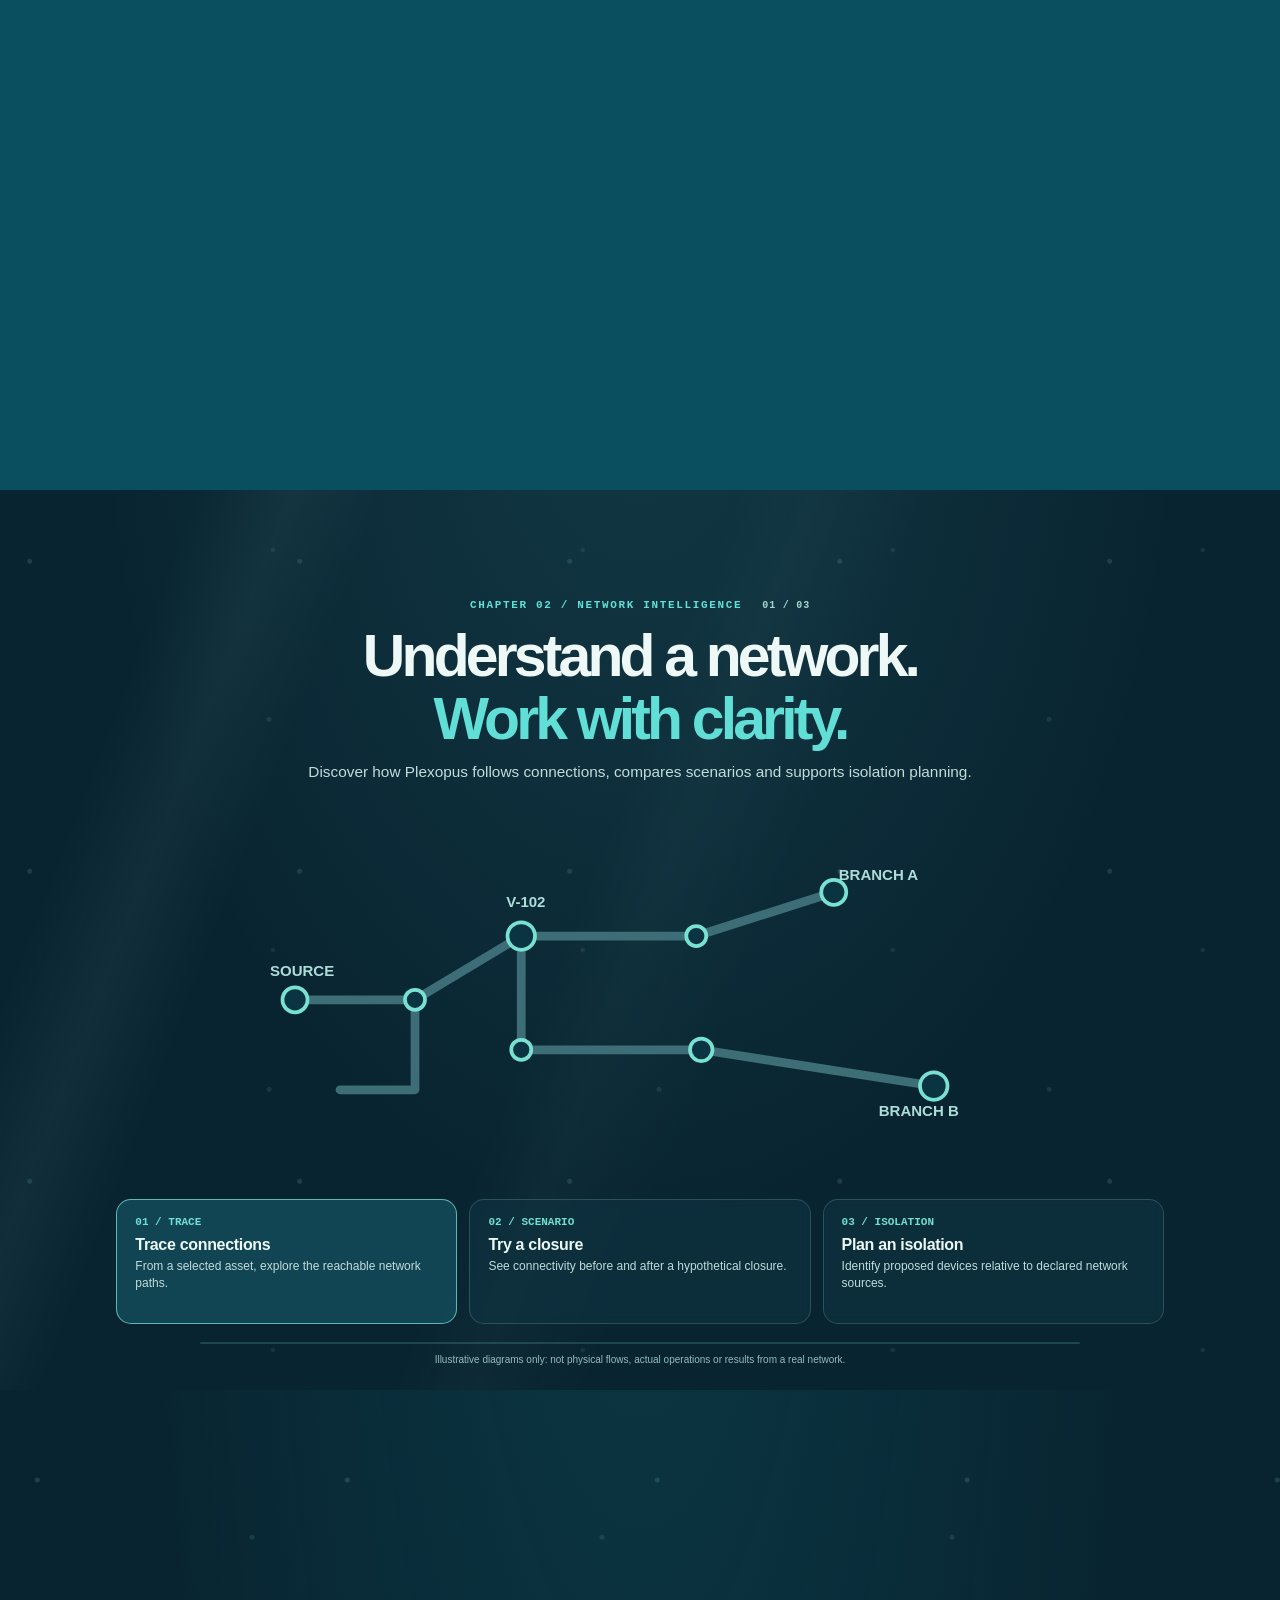
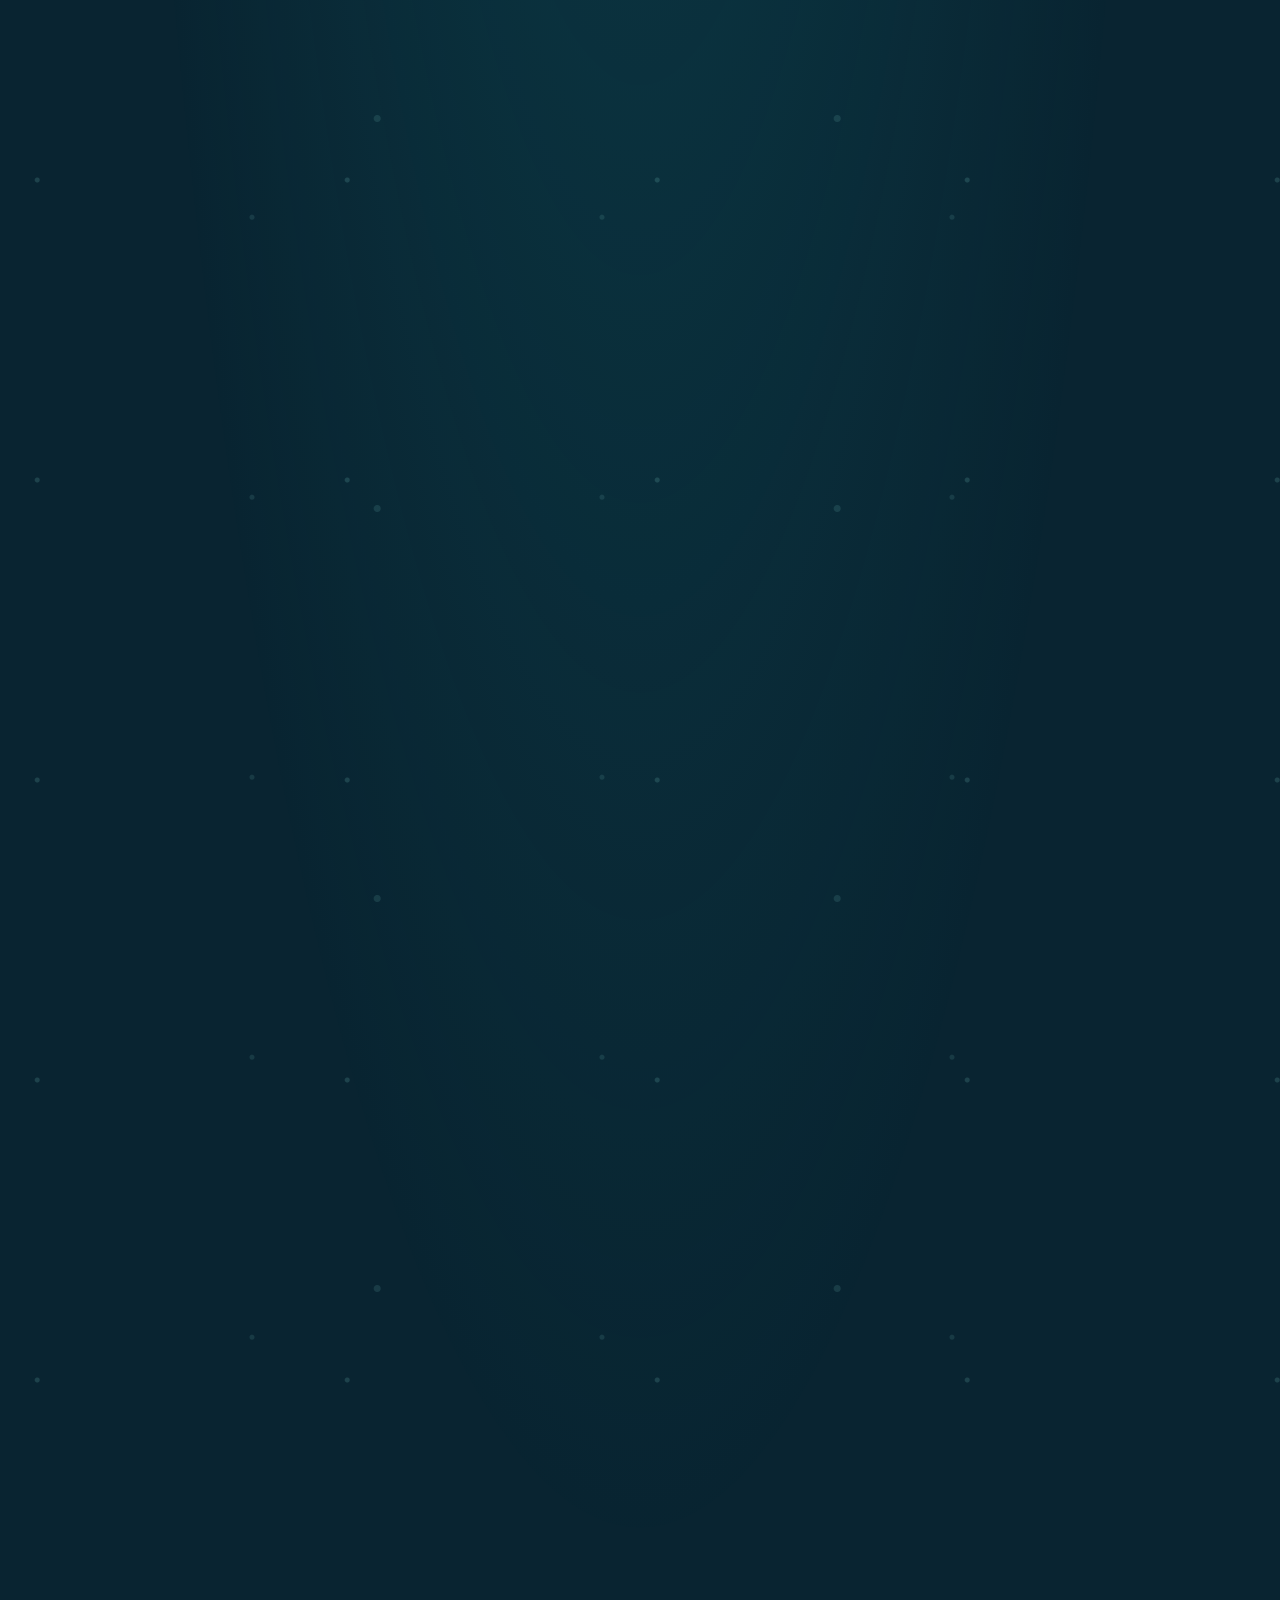
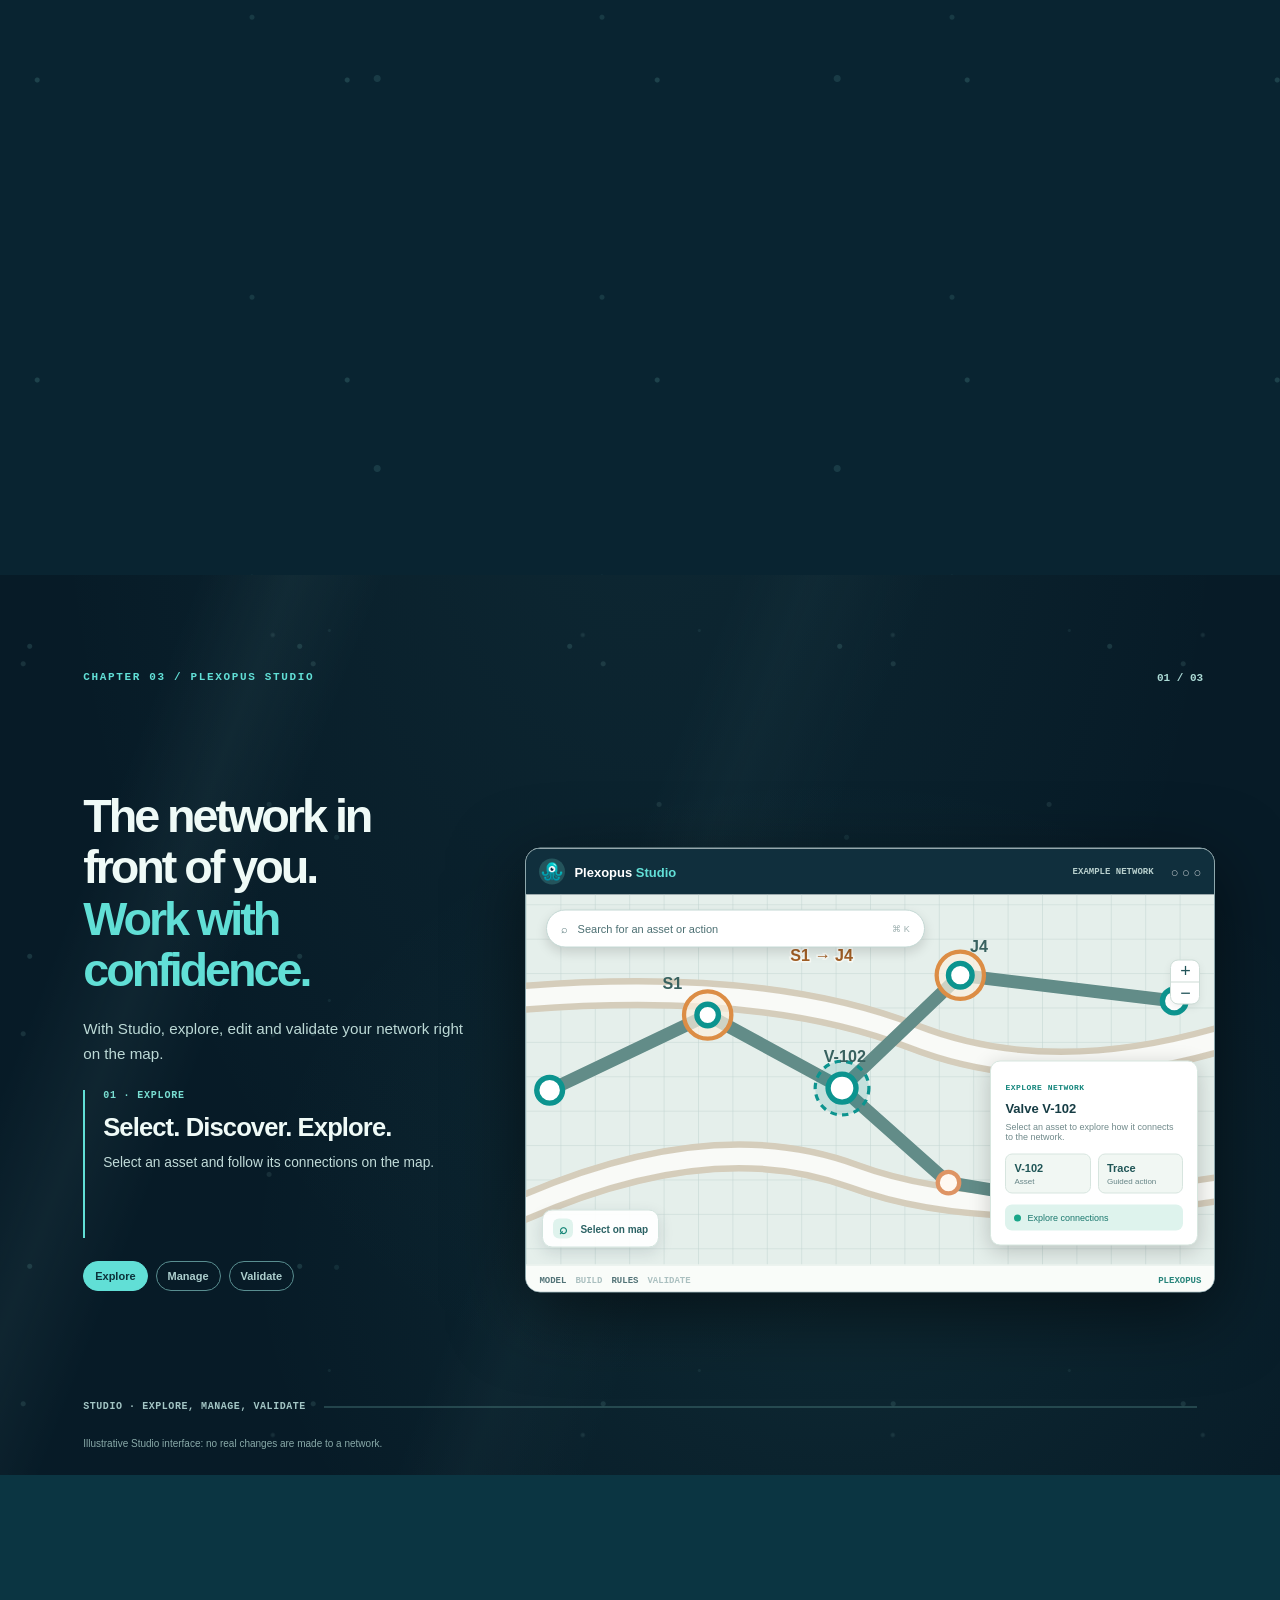
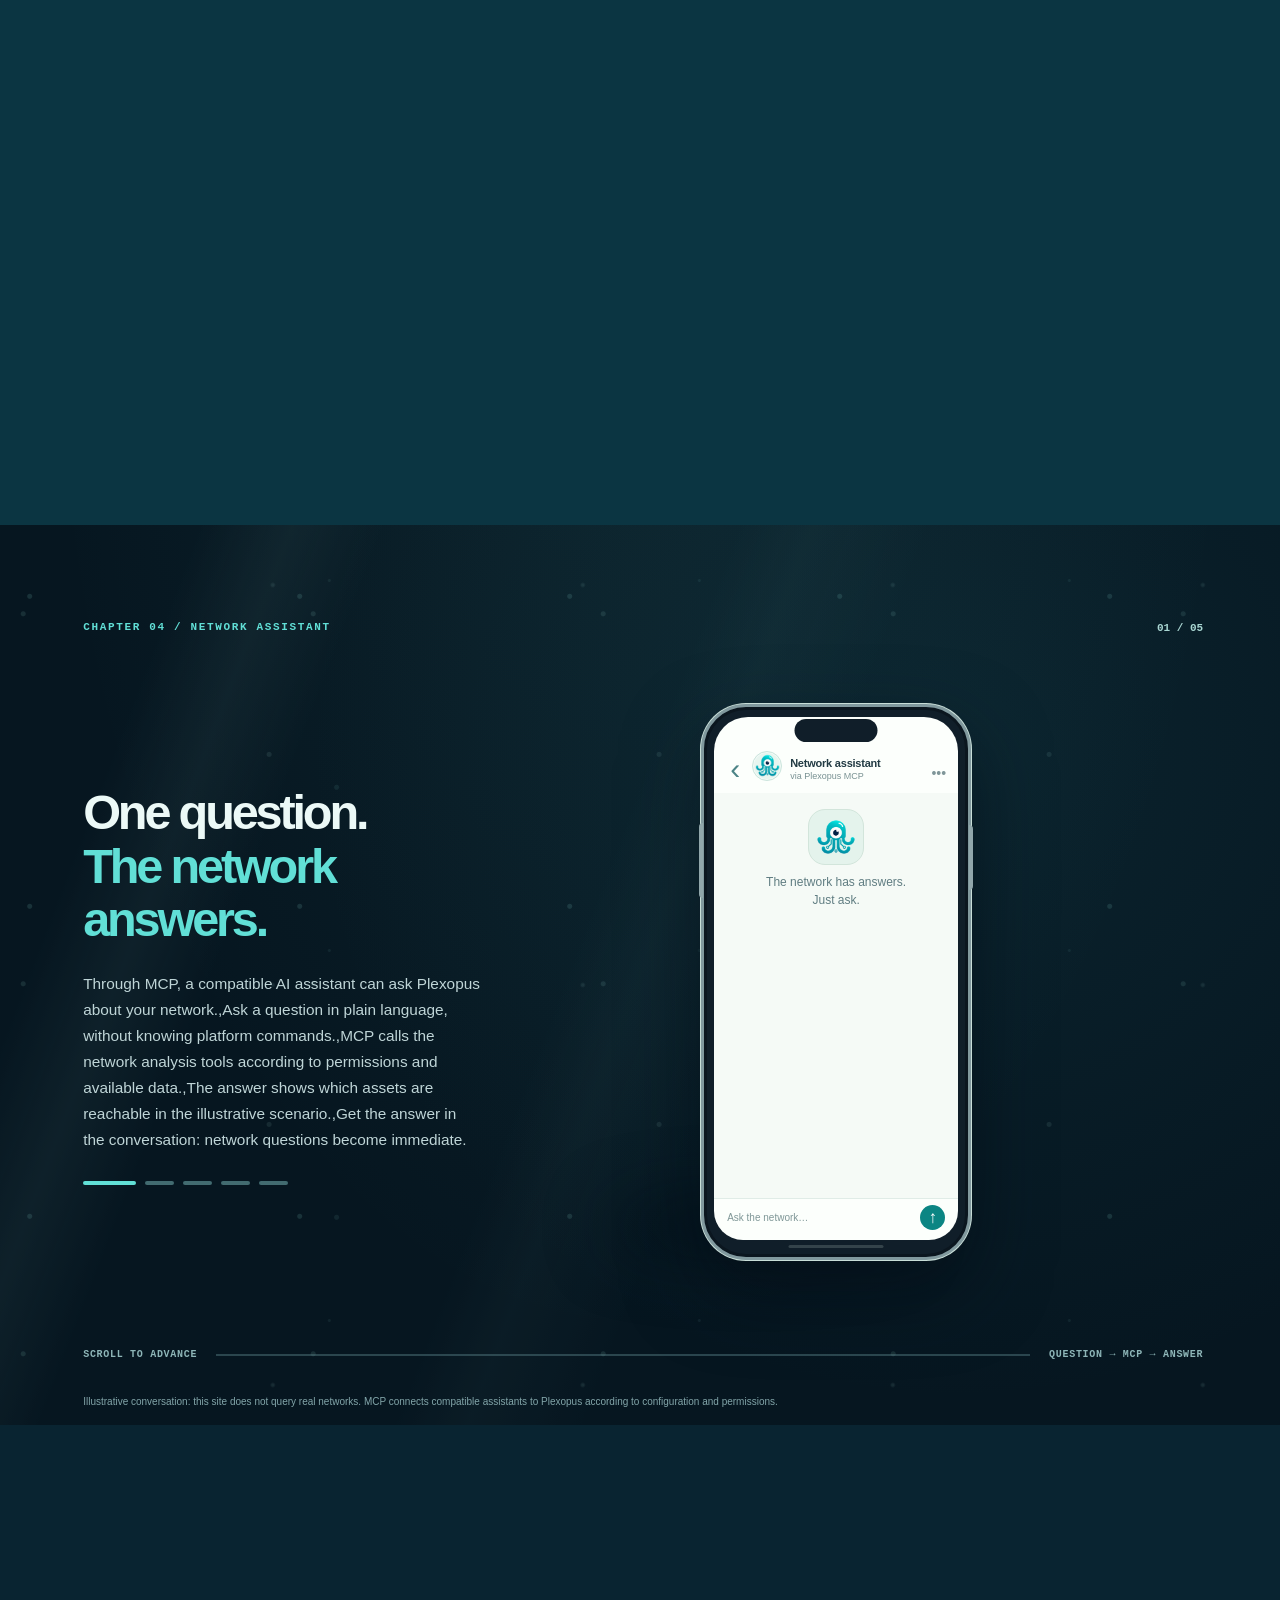
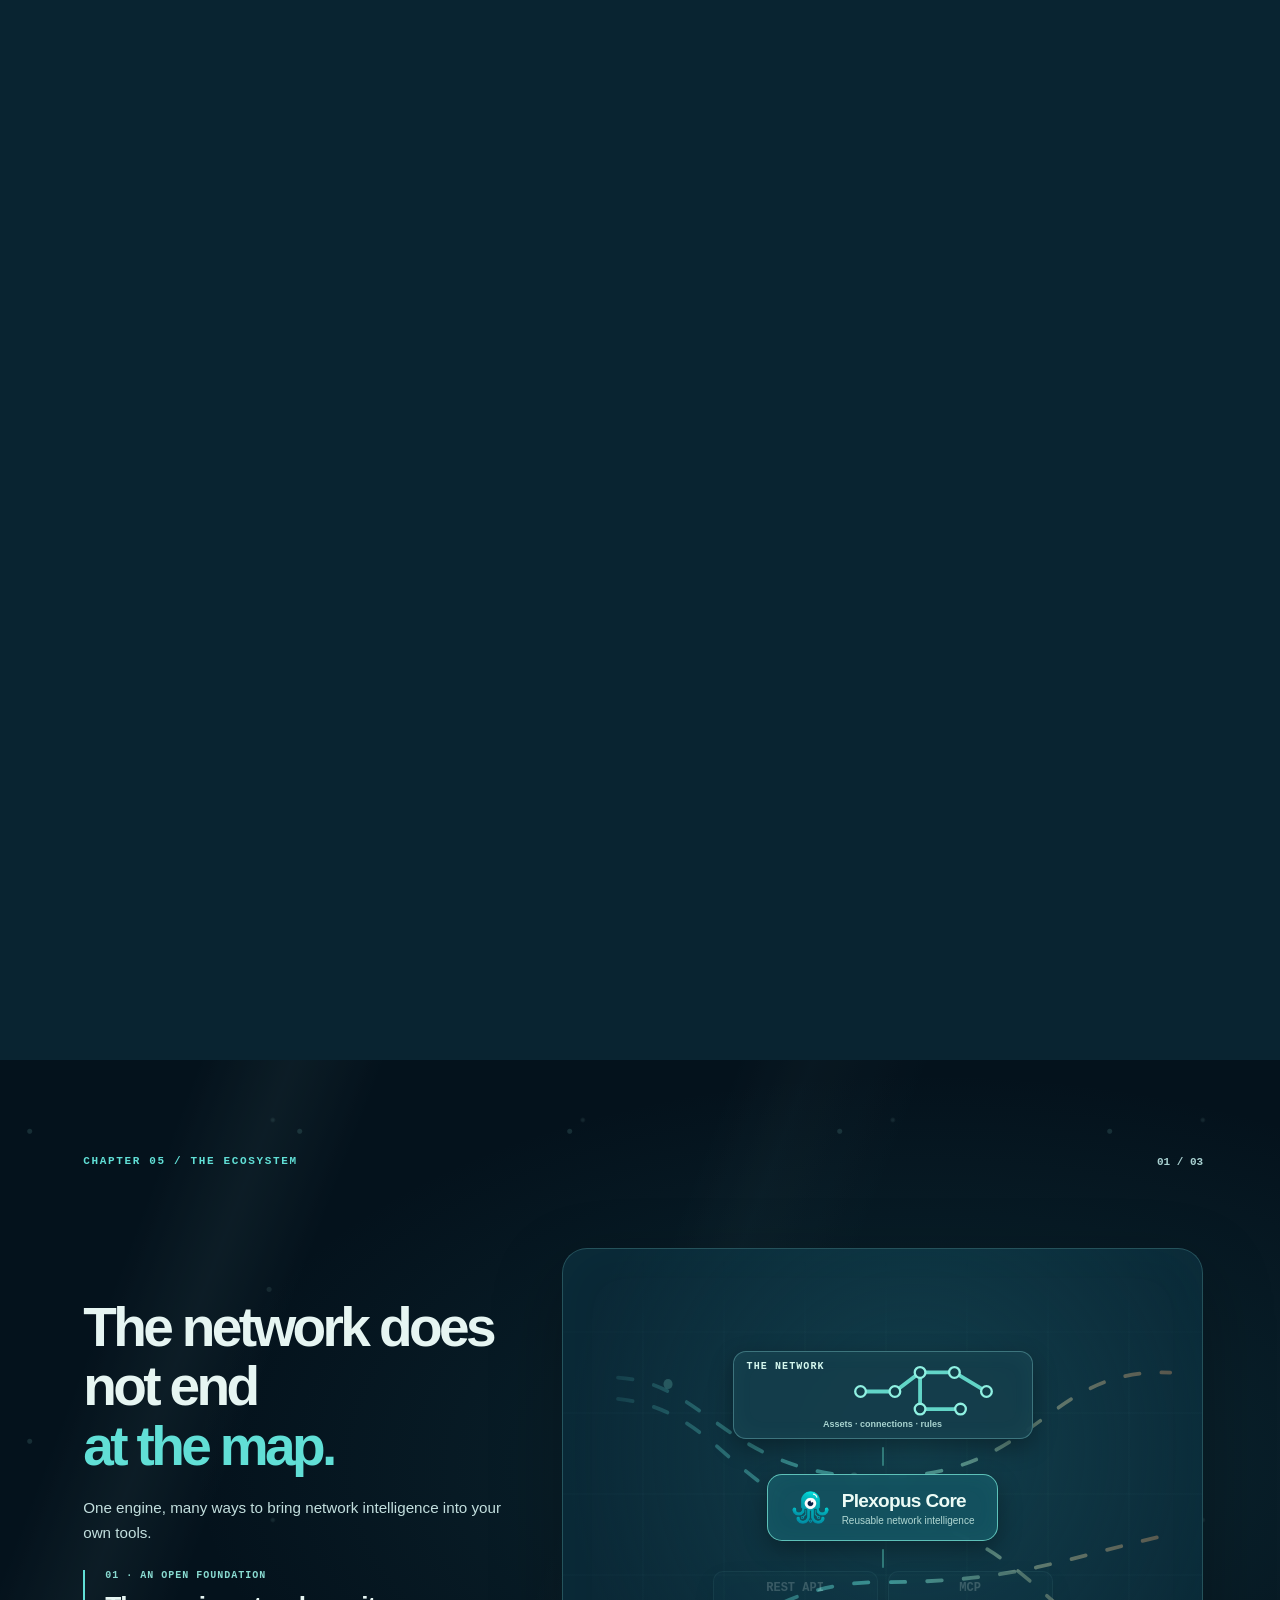
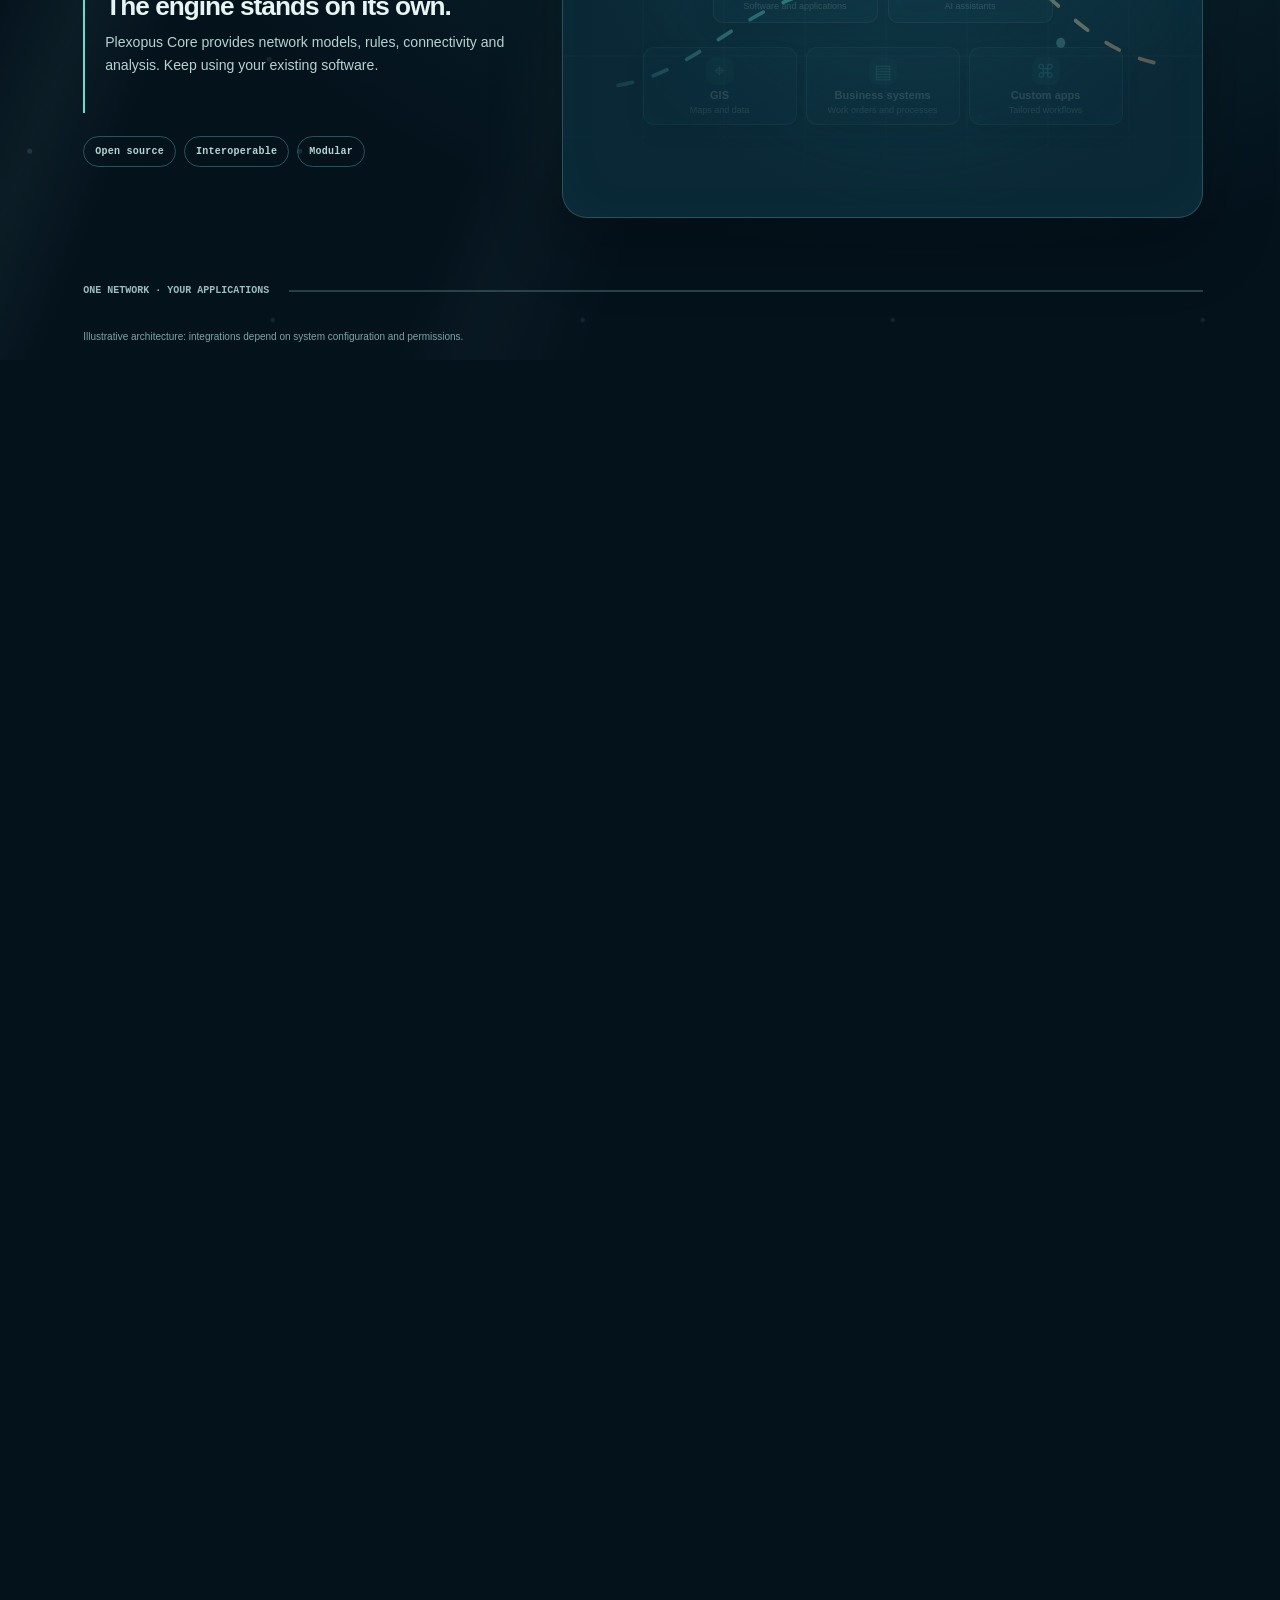
==== commit 5a480be9: "feat(site): promote approved scrollytelling to bilingual official website" ====
--- a/index.html
+++ b/index.html
@@ -1,129 +1,428 @@
 <!doctype html>
 <html lang="en">
 <head>
-<meta charset="utf-8"><meta name="viewport" content="width=device-width,initial-scale=1">
-<meta name="theme-color" content="#092431"><meta name="color-scheme" content="light">
-<title>Plexopus — Open network intelligence, built for every connection</title>
-<meta name="description" content="Plexopus is an open-source network intelligence engine. Understand connectivity, explore scenarios, plan isolation and bring AI-first network workflows into existing systems.">
-<link rel="canonical" href="https://plexopus.org/">
-<link rel="alternate" hreflang="en" href="https://plexopus.org/">
-<link rel="alternate" hreflang="it" href="https://plexopus.org/it/">
-<link rel="alternate" hreflang="x-default" href="https://plexopus.org/">
-<meta property="og:type" content="website"><meta property="og:site_name" content="Plexopus">
-<meta property="og:title" content="Plexopus — Open network intelligence, built for every connection"><meta property="og:description" content="Plexopus is an open-source network intelligence engine. Understand connectivity, explore scenarios, plan isolation and bring AI-first network workflows into existing systems."><meta property="og:url" content="https://plexopus.org/">
-<meta property="og:locale" content="en_GB">
-<meta name="robots" content="index,follow">
-<link rel="icon" type="image/png" sizes="32x32" href="./assets/favicon-32x32.png">
-<link rel="apple-touch-icon" href="./assets/apple-touch-icon.png">
-<link rel="stylesheet" href="./assets/tokens.css">
-<link rel="stylesheet" href="./assets/site.css">
-<script src="./assets/site.js" defer></script>
+  <meta charset="utf-8">
+  <meta name="viewport" content="width=device-width, initial-scale=1, viewport-fit=cover">
+  <meta name="theme-color" content="#092431">
+  <meta name="color-scheme" content="light">
+  <meta name="description" content="Plexopus is the open-source network intelligence engine for connectivity, tracing, scenarios, isolation, Plexopus Studio and AI integrations through MCP.">
+  <meta name="robots" content="index,follow">
+  <title>Plexopus — Open network intelligence, beyond the map</title>
+  <link rel="canonical" href="https://plexopus.org/">
+  <link rel="alternate" hreflang="en" href="https://plexopus.org/">
+  <link rel="alternate" hreflang="it" href="https://plexopus.org/it/">
+  <link rel="alternate" hreflang="x-default" href="https://plexopus.org/">
+  <meta property="og:type" content="website">
+  <meta property="og:site_name" content="Plexopus">
+  <meta property="og:title" content="Plexopus — Open network intelligence, beyond the map">
+  <meta property="og:description" content="Connected networks, Plexopus Studio, AI assistants and open integrations: network intelligence beyond the map.">
+  <meta property="og:url" content="https://plexopus.org/">
+  <meta property="og:locale" content="en_GB">
+  <link rel="icon" type="image/png" sizes="32x32" href="./assets/favicon-32x32.png">
+  <link rel="apple-touch-icon" href="./assets/apple-touch-icon.png">
+  <link rel="stylesheet" href="./assets/tokens.css">
+  <link rel="stylesheet" href="./assets/story.css">
+  <link rel="stylesheet" href="./assets/story-scenes.css">
+  <link rel="stylesheet" href="./assets/story-mobile.css">
+  <link rel="stylesheet" href="./assets/story-official.css">
+  <script src="./assets/story.js" defer></script>
+  <script src="./assets/story-official.js" defer></script>
 </head>
-<body id="top">
-<a class="skip-link" href="#main">Skip to content</a>
-<header class="site-header"><div class="container header-inner">
-  <a class="brand-link" href="./" aria-label="Plexopus"><img class="brand-logo" src="./assets/plexopus-logo-240.png" alt="Plexopus — official logo" width="122" height="101"><span class="brand-fallback">PLEXOPUS</span></a>
-  <nav class="main-nav" aria-label="Main navigation"><a href="#why">Why Plexopus</a><a href="#ai">AI-first</a><a href="#capabilities">What it does</a><a href="#channels">Studio &amp; AI</a><a href="#open-source">Open source</a></nav>
-  <nav class="lang-switch" aria-label="Language"><a href="./" lang="en" hreflang="en" aria-current="page">EN</a><span class="slash" aria-hidden="true">/</span><a href="./it/" lang="it" hreflang="it" >IT</a></nav>
-</div></header>
-<main id="main">
-<section class="hero" aria-labelledby="hero-title"><div class="container hero-grid"><div>
-  <p class="eyebrow">OPEN-SOURCE NETWORK INTELLIGENCE</p><h1 id="hero-title">Understand every connection.<br><span>Act with clarity.</span></h1><p class="hero-lead">Plexopus brings network intelligence to the tools you already use. Explore connections with Plexopus Studio, review operational scenarios and bring authorized analysis into your applications and AI assistants.</p>
-  <div class="hero-actions"><a class="button button-light" href="#capabilities">Explore what Plexopus does<span aria-hidden="true">↗</span></a><a class="button button-outline" href="#integrations">See how it integrates</a></div>
-  <p class="hero-meta"><span>Open source</span><i aria-hidden="true"></i><span>AI-first</span><i aria-hidden="true"></i><span>Works beyond GIS</span></p>
-</div><div class="hero-art" aria-label="The official Plexopus symbol connects applications, data, and operations" role="img">
-  <div class="rings" aria-hidden="true"></div><div class="hero-mark"><img src="./assets/plexopus-symbol-128.png" alt="" width="128" height="128"></div>
-  <span class="orbit-tag tag-1">Geospatial data</span><span class="orbit-tag tag-2">AI assistants</span><span class="orbit-tag tag-3">Your applications</span><span class="orbit-tag tag-4">Operations</span>
-</div></div></section>
-<div class="trust-strip"><div class="container trust-grid"><span>Understand connections</span><span>Ask in natural language</span><span>Integrate without replacing</span></div></div>
-<section id="why" class="section"><div class="container"><div class="section-head"><p class="eyebrow">THE BIG IDEA</p><h2>One network engine.<br>Many ways to understand.</h2><p>A map can show you where. Plexopus helps you understand what is connected, what changes and why it matters.</p></div><div class="value-grid"><article class="value-card"><span class="value-num">01</span><h3>Trace the connections</h3><p>Follow supported network paths, from one or more starting points, and inspect what is reachable.</p></article>
-<article class="value-card"><span class="value-num">02</span><h3>Compare scenarios</h3><p>Try temporary closures and barriers, compare outcomes and understand differences without changing the real network.</p></article>
-<article class="value-card"><span class="value-num">03</span><h3>Plan an isolation</h3><p>Find and verify candidate isolation operations against explicitly identified supplies and network conditions.</p></article></div></div></section>
-<section id="ai" class="section ai-section"><div class="container ai-grid"><div><div class="section-head"><p class="eyebrow">AI-FIRST EXPERIENCE</p><h2>Your network has answers.<br>Just ask.</h2><p>Complex networks should not require complex questions. Plexopus connects natural-language questions to evidence-backed network analysis. Compatible AI assistants can use authenticated MCP tools to query the network, run scenarios and inspect results.</p></div><div class="ai-features"><p>Ask about assets, connections and their relationships.</p><p>Explore a scenario conversationally, then inspect the supporting network evidence.</p><p>Stay in control: network-scoped permissions, explicit assumptions and inspectable results.</p></div></div>
-  <div class="chat-card" id="chat-card" data-answers="I can explore the connected network from the selected valve and show the relevant elements and paths.|||We can compare a temporary closure scenario with the original network. First, choose the sources that matter for this analysis.|||Let’s define the target, all relevant supplies and eligible devices. Then we can review a verified isolation proposal and its assumptions."><div class="chat-top"><img src="./assets/plexopus-symbol-128.png" alt="" width="40" height="40"><div><strong>Network assistant</strong><span>Plexopus · Network insight</span></div></div>
-  <div class="chat-lines"><div class="chat-user" id="chat-question">What connects to this valve?</div><div class="chat-reply"><span class="spark" aria-hidden="true">✧</span><div><p id="chat-answer" aria-live="polite">I can explore the connected network from the selected valve and show the relevant elements and paths.</p><div class="chat-detail">Network analysis · inspectable evidence</div></div></div></div>
-  <div class="chat-choices" aria-label="Example questions"><button type="button" class="example-choice" data-chat="0" aria-pressed="true">What connects to this valve?</button>
-<button type="button" class="example-choice" data-chat="1" aria-pressed="false">What changes if I close V-102?</button>
-<button type="button" class="example-choice" data-chat="2" aria-pressed="false">Help me plan an isolation.</button></div>
-  <p class="chat-caption">Illustrative example; results depend on network data and authorized access.</p></div>
-</div><div class="container"><div class="ai-studio-flow"><div class="ai-studio-flow-copy"><p class="eyebrow">AI + MCP + STUDIO</p><h3>From a question to the map.</h3><p>With an authorized and paired conversation, a trace requested through a compatible AI assistant can be delivered to a linked Plexopus Studio tab.</p></div><ol class="ai-flow-steps"><li><span class="ai-flow-number">1</span><span>Ask in your AI assistant</span></li><li><span class="ai-flow-number">2</span><span>MCP runs an authorized trace</span></li><li><span class="ai-flow-number">3</span><span>View the result in Studio</span></li></ol><p class="ai-flow-note">Illustrative flow. ChatGPT-to-Studio tab linking is an opt-in integration; availability depends on the configured deployment and permissions.</p></div></div></section>
-<section class="section lab-section" id="capabilities"><div class="container"><div class="section-head"><p class="eyebrow">EXPLORE THE POSSIBILITIES</p><h2>A closer look at the network.</h2><p>Three different questions. One consistent engine that keeps the analysis grounded in network rules and connections.</p></div><div class="lab-grid"><div class="lab-menu"><button class="lab-choice" type="button" data-lab="0" aria-pressed="true"><span class="n">01</span><span><strong>Follow connections</strong><small>Explore reachable elements and their relationships.</small></span></button>
-<button class="lab-choice" type="button" data-lab="1" aria-pressed="false"><span class="n">02</span><span><strong>Try a closure</strong><small>Compare connectivity before and after a temporary barrier.</small></span></button>
-<button class="lab-choice" type="button" data-lab="2" aria-pressed="false"><span class="n">03</span><span><strong>Plan isolation</strong><small>Evaluate candidate devices with declared sources.</small></span></button></div>
-<div class="lab-visual" id="lab-visual" data-mode="connect" data-titles="Follow the network|||Try a closure|||Plan an isolation" data-texts="Explore the paths supported by the network model. Directional tracing is defined by the model, not by the shape of the lines.|||A temporary barrier lets you compare reachability from the same starting point, before and after a proposed closure. No field operation is performed.|||An isolation plan proposes eligible devices for an explicit target and declared supplies. Review the assumptions: this is not a physical simulation or a globally optimal switching guarantee." data-graph-descriptions="A single network diagram with highlighted paths reachable from the chosen starting point.|||Side-by-side comparison: the original network and a temporary valve closure, showing the branches no longer reachable from the same start.|||An isolation plan: two explicit supply nodes, an isolated target pipe, and two proposed isolation devices.">
-<div class="lab-top"><span>PLEXOPUS / TRACE ENGINE</span><span>01 — 03</span></div>
-<svg class="lab-graph" viewBox="0 0 520 265" role="img" aria-labelledby="graph-title graph-desc">
-<title id="graph-title">Follow the network</title><desc id="graph-desc">A single network diagram with highlighted paths reachable from the chosen starting point.</desc>
-<defs><pattern id="graphgrid" width="26" height="26" patternUnits="userSpaceOnUse"><path d="M26 0H0V26" fill="none" stroke="#84afb4" stroke-opacity=".10" stroke-width="1"/></pattern></defs>
-<rect width="520" height="265" rx="10" fill="url(#graphgrid)"/>
-<g class="lab-scene" data-scene="connect">
-  <text x="20" y="27" class="lab-svg-top">CONNECTED TRACE</text>
-  <path d="M45 148H140L236 89H333L459 51M236 89V181H356L459 215M140 148V224H83" fill="none" stroke="#4e7882" stroke-width="6" stroke-linecap="round" stroke-linejoin="round"/>
-  <path d="M45 148H140L236 89H333L459 51M236 89V181H356L459 215" fill="none" stroke="#6ee0ce" stroke-width="5" stroke-linecap="round" stroke-linejoin="round"/>
-  <g fill="#102f3a" stroke="#a4e4dc" stroke-width="3"><circle cx="45" cy="148" r="10"/><circle cx="140" cy="148" r="7"/><circle cx="236" cy="89" r="9"/><circle cx="333" cy="89" r="7"/><circle cx="459" cy="51" r="10"/><circle cx="236" cy="181" r="8"/><circle cx="356" cy="181" r="8"/><circle cx="459" cy="215" r="9"/></g>
-  <g class="lab-svg-detail"><text x="22" y="128">START</text><text x="411" y="32">Branch A</text><text x="420" y="241">Branch B</text></g>
-  <rect x="20" y="239" width="198" height="22" rx="11" fill="#17424d" stroke="#38686f"/><circle cx="36" cy="250" r="4" fill="#6ee0ce"/><text x="48" y="254" class="lab-svg-legend">Reachable network</text>
-</g>
-<g class="lab-scene" data-scene="closure">
-  <rect x="8" y="22" width="244" height="224" rx="13" fill="#123844" stroke="#3e6b72"/>
-  <rect x="268" y="22" width="244" height="224" rx="13" fill="#123844" stroke="#3e6b72"/>
-  <text x="24" y="48" class="lab-svg-top">BEFORE</text><text x="285" y="48" class="lab-svg-top">WITH CLOSURE</text>
-  <!-- Panel 1: baseline network -->
-  <path d="M36 139H110L174 97H224M174 97V186H222" fill="none" stroke="#67d5c5" stroke-width="6" stroke-linecap="round" stroke-linejoin="round"/>
-  <g fill="#10303d" stroke="#a9e4dc" stroke-width="3"><circle cx="36" cy="139" r="8"/><circle cx="110" cy="139" r="10"/><circle cx="174" cy="97" r="7"/><circle cx="224" cy="97" r="8"/><circle cx="222" cy="186" r="8"/></g>
-  <text x="22" y="222" class="lab-svg-detail">Reachable from start</text>
-  <!-- Panel 2: same network after a temporary closure -->
-  <path d="M296 139H371" fill="none" stroke="#67d5c5" stroke-width="6" stroke-linecap="round"/>
-  <path d="M371 139L433 97H485M433 97V186H483" fill="none" stroke="#efae75" stroke-width="6" stroke-linecap="round" stroke-linejoin="round" stroke-dasharray="7 7" opacity=".95"/>
-  <g fill="#10303d" stroke="#a9e4dc" stroke-width="3"><circle cx="296" cy="139" r="8"/><circle cx="433" cy="97" r="7"/></g>
-  <g fill="#10303d" stroke="#efae75" stroke-width="3"><circle cx="371" cy="139" r="12"/><circle cx="485" cy="97" r="8"/><circle cx="483" cy="186" r="8"/></g>
-  <path d="m365 133 12 12m0-12-12 12" fill="none" stroke="#ffcb91" stroke-width="2.5" stroke-linecap="round"/>
-  <text x="283" y="222" class="lab-svg-detail">No longer reached</text>
-  <rect x="327" y="158" width="128" height="21" rx="10" fill="#3e3430" stroke="#8a6243"/><text x="339" y="172" class="lab-svg-legend">V-102 · temporary</text>
-</g>
-<g class="lab-scene" data-scene="isolate">
-  <text x="18" y="26" class="lab-svg-top">ISOLATION PLAN</text>
-  <text x="18" y="50" class="lab-svg-meta">DECLARED SUPPLIES</text>
-  <!-- Two explicit supply feeds converging on one target -->
-  <path d="M55 97H199L317 143H445M55 199H199L317 143" fill="none" stroke="#547e88" stroke-width="7" stroke-linecap="round" stroke-linejoin="round"/>
-  <path d="M55 97H199M55 199H199" fill="none" stroke="#6cddca" stroke-width="5" stroke-linecap="round"/>
-  <path d="M199 97L317 143H445M199 199L317 143" fill="none" stroke="#eeae77" stroke-width="5" stroke-dasharray="6 7" stroke-linecap="round"/>
-  <g fill="#092b39" stroke="#78ddce" stroke-width="3"><circle cx="55" cy="97" r="11"/><circle cx="55" cy="199" r="11"/></g>
-  <g fill="#172f3b" stroke="#ffbd81" stroke-width="3"><circle cx="199" cy="97" r="14"/><circle cx="199" cy="199" r="14"/></g>
-  <path d="m193 91 12 12m0-12-12 12M193 193l12 12m0-12-12 12" fill="none" stroke="#ffcb91" stroke-width="2.5" stroke-linecap="round"/>
-  <rect x="415" y="129" width="53" height="27" rx="7" fill="#4b3932" stroke="#ffbd81" stroke-width="2.5"/>
-  <text x="423" y="146" class="lab-svg-legend" fill="#fff0df">P-17</text>
-  <text x="20" y="75" class="lab-svg-detail">SUPPLY S1</text><text x="20" y="230" class="lab-svg-detail">SUPPLY S2</text>
-  <text x="180" y="76" class="lab-svg-meta">V-12</text><text x="180" y="225" class="lab-svg-meta">V-16</text>
-  <text x="398" y="110" class="lab-svg-detail">TARGET P-17</text>
-  <rect x="276" y="191" width="220" height="63" rx="10" fill="#143d49" stroke="#426e73"/>
-  <text x="288" y="211" class="lab-svg-top">PROPOSED DEVICES</text>
-  <g fill="#ffbf87"><circle cx="290" cy="229" r="4"/><circle cx="369" cy="229" r="4"/></g>
-  <text x="302" y="234" class="lab-svg-legend">V-12</text><text x="381" y="234" class="lab-svg-legend">V-16</text>
-</g></svg>
-<div class="lab-result"><strong id="lab-result-title">Follow the network</strong><p id="lab-result-text" aria-live="polite">Explore the paths supported by the network model. Directional tracing is defined by the model, not by the shape of the lines.</p></div>
-<p class="lab-disclaimer">Conceptual network illustration — not a live model or a physical-flow simulation.</p></div></div></div></section>
-<section class="section workbench-section" id="experience"><div class="container workbench-grid"><div><div class="section-head"><p class="eyebrow">MADE FOR PEOPLE</p><h2>Meet Plexopus Studio.<br>Network work, made clearer.</h2><p>Explore your network on a clear map, select an asset and follow guided operations. Move from network exploration to model editing, validation and change review without losing context.</p></div><div class="workbench-notes"><p>A map-first workspace with a floating search and contextual actions.</p><p>Guided analysis plus Model, Build, Rules and Validate.</p><p>Responsive layouts with accessible keyboard and touch controls.</p></div></div>
-<div><div class="workbench-visual" role="img" aria-label="Illustration of map-first interface with search and contextual card">
-<svg class="workbench-map" viewBox="0 0 550 380" preserveAspectRatio="xMidYMid slice" aria-hidden="true"><path d="M0 0H550V380H0Z" fill="#e4eee5"/><path d="M-40 105Q150 -30 300 80T600 95M-30 255Q140 200 330 300T600 265" fill="none" stroke="#d7d3be" stroke-width="36"/><path d="M-40 105Q150 -30 300 80T600 95M-30 255Q140 200 330 300T600 265" fill="none" stroke="#f9fbf7" stroke-width="23"/><path d="M-20 157L110 137L202 190L315 160L468 204L555 168M202 190L252 285L393 315" fill="none" stroke="#238878" stroke-width="5"/><g fill="#fff" stroke="#238878" stroke-width="3"><circle cx="110" cy="137" r="8"/><circle cx="202" cy="190" r="10"/><circle cx="315" cy="160" r="8"/><circle cx="468" cy="204" r="8"/><circle cx="252" cy="285" r="8"/><circle cx="393" cy="315" r="8"/></g><text x="330" y="100" fill="#7d9a90" font-size="22" font-weight="600">Sedegliano</text></svg>
-<div class="wb-search"><img src="./assets/plexopus-symbol-128.png" alt=""><span>Search an element or an action…</span><b aria-hidden="true">◉</b></div>
-<div class="wb-card"><small>SELECTED ELEMENT</small><strong>Valve V-102</strong><div class="wb-actions"><span>Explore</span><span>Try closure</span></div></div></div><p class="wb-caption">Concept illustration of the Studio map-first workspace.</p></div></div></section>
-<section class="section studio-capabilities" id="studio-capabilities"><div class="container"><div class="section-head"><p class="eyebrow">PLEXOPUS STUDIO · GUIDED NETWORK WORKFLOWS</p><h2>From understanding to action.</h2><p>Explore, model, build and validate networks using one coherent workspace.</p></div><div class="studio-capability-grid"><article class="studio-capability"><span class="studio-capability-num" aria-hidden="true">01</span><h3>Model your network</h3><p>Define asset types, terminal paths, normalized attributes and subnetworks.</p></article>
-<article class="studio-capability"><span class="studio-capability-num" aria-hidden="true">02</span><h3>Build connections</h3><p>Create elements and connections with guided, map-aware workflows.</p></article>
-<article class="studio-capability"><span class="studio-capability-num" aria-hidden="true">03</span><h3>Review rules and data</h3><p>Explore and update connectivity rules with impact previews; validate the network and inspect issues.</p></article>
-<article class="studio-capability"><span class="studio-capability-num" aria-hidden="true">04</span><h3>Trace what changed</h3><p>Review who changed network data, when, and the stored before-and-after evidence.</p></article></div></div></section>
-<section class="section channels" id="channels"><div class="container">
- <div class="section-head"><p class="eyebrow">ONE ENGINE · MANY WAYS IN</p><h2>One engine. More ways to work.</h2><p>Use Plexopus Studio, ask a compatible AI assistant, or connect your existing applications. One network engine powers every experience.</p></div>
- <div class="channel-grid">
-  <article class="channel"><span class="channel-kicker">PLEXOPUS STUDIO</span><h3>See the network. Work with confidence.</h3><p>Plexopus Studio combines guided tracing and isolation with model configuration, asset creation, rule review, validation and change history — without a wall of GIS controls.</p><div class="channel-example" aria-label="Illustrative Web workflow"><div class="channel-line"><span class="channel-dot"></span> Select valve V-102</div><div class="channel-line"><span class="channel-dot apricot"></span> Try a temporary closure</div><div class="channel-answer">Compare reachability with the original network.</div></div><a href="#experience">Explore Plexopus Studio ↗</a></article>
-  <article class="channel"><span class="channel-kicker">PLEXOPUS MCP</span><h3>Ask your AI. Get network evidence.</h3><p>Connect a compatible AI assistant to authorized tools for asset discovery, connected and directional tracing, isolation analysis and map exports. Results stay tied to network access and explicit assumptions.</p><div class="channel-example" aria-label="Illustrative MCP conversation"><div class="channel-line">“Trace upstream from this asset.”</div><div class="channel-answer">Authorized result · reached assets, stop reasons and map evidence.</div></div><a href="#integrations">Explore MCP and REST integrations ↗</a></article>
- </div><p class="channel-note">Scenarios describe connectivity; they do not operate field devices or simulate hydraulic or electrical flow.</p>
-</div></section>
-<section class="section" id="integrations"><div class="container integrations-grid"><div class="integration-hub" role="img" aria-label="The Plexopus engine connects GIS, ERP, work orders, and applications">
-<svg class="integration-lines" viewBox="0 0 520 380" preserveAspectRatio="none" aria-hidden="true"><g fill="none" stroke="#acd6ce" stroke-width="2.5"><path d="M258 185L120 75"/><path d="M258 185L405 75"/><path d="M258 185L120 305"/><path d="M258 185L410 305"/></g><g fill="#ffffff" stroke="#93bfb9" stroke-width="2"><circle cx="258" cy="185" r="10"/><circle cx="120" cy="75" r="5"/><circle cx="405" cy="75" r="5"/><circle cx="120" cy="305" r="5"/><circle cx="410" cy="305" r="5"/></g></svg>
-<div class="hub-center"><img src="./assets/plexopus-symbol-128.png" alt="" width="115" height="115"></div><span class="hub-node hub-a">GIS</span><span class="hub-node hub-b">ERP / CRM</span><span class="hub-node hub-c">Work orders</span><span class="hub-node hub-d">Custom apps</span></div>
-<div class="integration-copy"><div class="section-head"><p class="eyebrow">FITS YOUR ECOSYSTEM</p><h2>Your systems.<br>Our network intelligence.</h2><p>Plexopus is an independent network engine, not another GIS application you have to adopt. Use it through APIs and connect network intelligence to the software your teams already rely on.</p></div><ul><li>REST APIs and a typed client for application integration.</li><li>Authenticated MCP tools connect compatible AI assistants to network analysis.</li><li>Designed for GIS and non-geographic business systems, in cloud and on-premises environments.</li></ul><p class="eyebrow">Plexopus Engine · REST API · MCP</p></div></div></section>
-<section class="section open-section" id="open-source"><div class="container open-grid"><div><p class="eyebrow">OPEN BY DESIGN</p><h2>Open source.<br>Open possibilities.</h2><p>Build on a transparent, extensible network engine. Keep control over your data and your integration choices, and contribute to an ecosystem that values interoperability.</p><div class="open-actions"><a class="button button-light" href="https://www.mozilla.org/en-US/MPL/2.0/" target="_blank" rel="noopener noreferrer">Read the license<span aria-hidden="true">↗</span></a><a class="button button-outline" href="#integrations">Integration overview</a></div></div><div class="open-license"><span class="license-tiny">LICENSE</span><strong>MPL-2.0</strong><p>An open-source foundation for reusable network intelligence and practical integrations.</p></div></div></section>
-<section class="last-cta container"><h2>Every connection matters.</h2><p>See how Plexopus can help you understand networks and connect their intelligence to the applications you already use.</p><a class="button button-primary" href="#integrations">Discover integrations<span aria-hidden="true">↗</span></a></section>
-</main><footer class="site-footer"><div class="container footer-grid"><div class="footer-brand"><a href="./"><img src="./assets/plexopus-logo-240.png" alt="Plexopus" width="89" height="73"></a><span>Open network intelligence, built to connect.</span></div><nav class="footer-links" aria-label="Footer links"><a href="#capabilities">Capabilities</a><a href="#integrations">Integrations</a><a href="#open-source">Open source</a></nav></div></footer>
-</body></html>+<body>
+  <a class="skip" href="#main">Skip to content</a>
+  <header class="topbar">
+    <a href="#top" class="brand" aria-label="Plexopus, back to top">
+      <img src="./assets/plexopus-symbol-128.png" width="34" height="34" alt="">
+      <span>Plexopus</span>
+    </a>
+    <nav class="topbar-nav" aria-label="Main sections">
+      <a class="topbar-link" href="#capabilities-bridge">Capabilities</a>
+      <a class="topbar-link" href="#studio-story">Studio</a>
+      <a class="topbar-link" href="#conversation">AI assistant</a>
+      <a class="topbar-link" href="#ecosystem">Integrations</a>
+    </nav>
+    <nav class="lang-switch" aria-label="Language">
+      <a data-language-switch href="./" lang="en" hreflang="en" aria-current="page">EN</a>
+      <span aria-hidden="true">/</span>
+      <a data-language-switch href="./it/" lang="it" hreflang="it">IT</a>
+    </nav>
+    <details class="mobile-nav">
+      <summary>Menu</summary>
+      <nav aria-label="Mobile navigation">
+        <a href="#capabilities-bridge">Capabilities</a>
+        <a href="#studio-story">Studio</a>
+        <a href="#conversation">AI assistant</a>
+        <a href="#ecosystem">Integrations</a>
+        <a href="#open-source">Open source</a>
+      </nav>
+    </details>
+  </header>
+
+  <main id="main">
+    <section class="intro" id="top" aria-labelledby="intro-title">
+      <div class="intro-glow" aria-hidden="true"></div>
+      <div class="intro-content">
+        <p class="overline"><span class="tiny-line"></span> OPEN NETWORK INTELLIGENCE</p>
+        <h1 id="intro-title">There is so much more<br><em>beneath the surface.</em></h1>
+        <p class="intro-lead">Every connection has a story. Plexopus makes it understandable, navigable and useful. Follow the octopus beneath the surface and discover what happens when intelligence meets infrastructure.</p>
+        <div class="intro-actions">
+          <a class="primary-action" href="#dive">Start the journey <span aria-hidden="true">↓</span></a>
+          <span class="intro-hint">Scroll to bring the story to life</span>
+        </div>
+      </div>
+      <div class="intro-symbol" aria-hidden="true">
+        <div class="intro-ring ring-outside"></div>
+        <div class="intro-ring ring-inside"></div>
+        <img src="./assets/plexopus-symbol-128.png" width="220" height="220" alt="">
+        <div class="intro-label">CONNECTIONS, NOT JUST MAPS</div>
+      </div>
+      <div class="sea-horizon" aria-hidden="true">
+        <svg viewBox="0 0 1440 160" preserveAspectRatio="none"><path d="M0 59C160 10 290 100 455 62S710 23 880 65 1170 101 1440 46V160H0Z" fill="#fbfcf8"/><path d="M0 94C210 62 292 144 473 97S823 68 1039 99 1315 109 1440 77V160H0Z" fill="#0c7180"/></svg>
+      </div>
+      <a href="#dive" class="scroll-cue" aria-label="Scroll into the underwater world"><span>SCROLL TO EXPLORE</span><span class="scroll-line" aria-hidden="true"></span></a>
+    </section>
+
+        <section id="dive" class="scroll-track dive-track" aria-labelledby="dive-title">
+      <div class="stage dive-stage" id="dive-stage" data-depth="0">
+        <div class="sun-shimmer" aria-hidden="true"></div>
+        <div class="light-beams" aria-hidden="true"><i></i><i></i><i></i></div>
+        <div class="sea-particles" aria-hidden="true"><i></i><i></i><i></i><i></i><i></i><i></i><i></i><i></i><i></i><i></i></div>
+        <div class="depth-indicator" aria-hidden="true"><div class="depth-track"><span id="depth-progress"></span></div></div>
+
+        <div class="dive-copy">
+          <p class="overline light">CHAPTER 01 / THE JOURNEY</p>
+          <div class="dive-caption" data-dive-caption="0">
+            <h2 id="dive-title">From the surface<br>to the connections.</h2>
+            <p>Dive beneath what you can see. Networks are more than lines on a map: they are connected assets and rules worth understanding.</p>
+          </div>
+          <div class="dive-caption" data-dive-caption="1">
+            <h2>Every asset<br>is connected.</h2>
+            <p>A junction, a valve, a network segment. Plexopus follows connectivity in the modeled network and reveals the paths between assets.</p>
+          </div>
+          <div class="dive-caption" data-dive-caption="2">
+            <h2>Beyond the map.<br>Inside the network.</h2>
+            <p>Trace paths, compare scenarios and plan isolation with declared sources and constraints, without treating connectivity as a physical flow simulation.</p>
+          </div>
+        </div>
+
+        <div class="octo-traveler" id="octo-traveler" aria-hidden="true">
+          <div class="traveler-halo"></div>
+          <img src="./assets/plexopus-symbol-128.png" width="180" height="180" alt="">
+          <span class="traveler-signal signal-a"></span><span class="traveler-signal signal-b"></span><span class="traveler-signal signal-c"></span>
+        </div>
+
+        <div class="seabed-network" aria-hidden="true">
+          <svg viewBox="0 0 1200 480" preserveAspectRatio="xMidYMax meet">
+            <defs>
+              <linearGradient id="sealine" x1="0" y1="0" x2="1" y2="0"><stop stop-color="#61dfd6"/><stop offset=".65" stop-color="#61dfd6"/><stop offset="1" stop-color="#ffb475"/></linearGradient>
+              <filter id="node-glow"><feGaussianBlur stdDeviation="7"/></filter>
+            </defs>
+            <path class="seabed-backline" d="M50 390H270L430 264H660L814 187H1070M430 264L540 394H788L998 341M814 187V65H1030M270 390L158 278H35" fill="none" stroke="#557884" stroke-width="9" stroke-linecap="round" stroke-linejoin="round"/>
+            <path class="seabed-highlight" d="M50 390H270L430 264H660L814 187H1070M430 264L540 394H788L998 341M814 187V65H1030" fill="none" stroke="url(#sealine)" stroke-width="7" stroke-linecap="round" stroke-linejoin="round" pathLength="1"/>
+            <g fill="#0e3443" stroke="#7fe1d4" stroke-width="5"><circle cx="50" cy="390" r="15"/><circle cx="270" cy="390" r="12"/><circle cx="430" cy="264" r="15"/><circle cx="660" cy="264" r="12"/><circle cx="814" cy="187" r="18"/><circle cx="1070" cy="187" r="14"/><circle cx="540" cy="394" r="11"/><circle cx="788" cy="394" r="13"/><circle cx="998" cy="341" r="15"/><circle cx="1030" cy="65" r="14"/></g>
+            <g fill="#c8eeeb" font-family="sans-serif" font-size="22" font-weight="600"><text x="19" y="346">SOURCE</text><text x="399" y="226">V-102</text><text x="853" y="140">JUNCTION</text><text x="981" y="305">NODE</text></g>
+            <circle cx="430" cy="264" r="35" fill="#61dfd6" opacity=".18" filter="url(#node-glow)"/>
+          </svg>
+          <div class="seabed-floor"></div>
+        </div>
+        <div class="stage-bottom-hint" aria-hidden="true">DISCOVER WHAT YOU CAN DO <span>↓</span></div>
+      </div>
+    </section>
+
+    <section class="bridge scroll-track" id="capabilities-bridge" aria-labelledby="bridge-title">
+  <div class="stage bridge-stage" id="bridge-stage" data-bridge-index="0">
+    <div class="ocean-continuity" aria-hidden="true"></div>
+    <div class="bridge-inner">
+      <div class="bridge-copy">
+        <p class="overline light">CHAPTER 02 / NETWORK INTELLIGENCE <span class="bridge-counter" id="bridge-counter">01 / 03</span></p>
+        <h2 id="bridge-title">Understand a network.<br><span>Work with clarity.</span></h2>
+        <p>Discover how Plexopus follows connections, compares scenarios and supports isolation planning.</p>
+      </div>
+      <div class="bridge-flow" aria-hidden="true"><svg data-bridge-scene="0" viewBox="0 0 620 216" preserveAspectRatio="xMidYMid meet" aria-hidden="true">
+ <path d="M34 115H130L215 64H355L465 29M215 64V155H359L545 184M130 115V187H70" class="cap-base"/>
+ <path d="M34 115H130L215 64H355L465 29M215 64V155H359L545 184" class="cap-ink" pathLength="1"/>
+ <g class="cap-nodes"><circle cx="34" cy="115" r="10"/><circle cx="130" cy="115" r="8"/><circle cx="215" cy="64" r="11"/><circle cx="355" cy="64" r="8"/><circle cx="465" cy="29" r="10"/><circle cx="215" cy="155" r="8"/><circle cx="359" cy="155" r="9"/><circle cx="545" cy="184" r="11"/></g>
+ <g class="cap-labels"><text x="14" y="96">SOURCE</text><text x="203" y="41">V-102</text><text x="469" y="19">BRANCH A</text><text x="501" y="208">BRANCH B</text></g>
+</svg>
+<svg data-bridge-scene="1" class="cap-closure-diagram" viewBox="0 0 620 216" preserveAspectRatio="xMidYMid meet" aria-hidden="true">
+  <text x="24" y="27" class="cap-heading">NETWORK SCENARIO</text>
+  <text x="596" y="27" text-anchor="end" class="cap-phase cap-closure-label-before">ORIGINAL NETWORK</text>
+  <text x="596" y="27" text-anchor="end" class="cap-phase cap-closure-label-after">HYPOTHETICAL CLOSURE</text>
+  <!-- One persistent network; only its connectivity state changes with scroll. -->
+  <path d="M36 105H141L250 105H365L468 64H572M365 105L468 165H572M141 105V173H74"
+        class="cap-closure-backbone"/>
+  <!-- Upstream and a separate branch remain reachable from the selected origin. -->
+  <path d="M36 105H141L250 105M141 105V173H74" class="cap-closure-reached"/>
+  <!-- The same branches change from reachable to disconnected AFTER the valve closes. -->
+  <path d="M250 105H365L468 64H572M365 105L468 165H572" class="cap-closure-before"/>
+  <path d="M250 105H365L468 64H572M365 105L468 165H572" class="cap-closure-after"/>
+  <g class="cap-closure-nodes">
+    <circle cx="36" cy="105" r="10"/><circle cx="141" cy="105" r="8"/>
+    <circle cx="365" cy="105" r="9"/><circle cx="468" cy="64" r="8"/>
+    <circle cx="572" cy="64" r="11"/><circle cx="468" cy="165" r="8"/>
+    <circle cx="572" cy="165" r="11"/><circle cx="74" cy="173" r="8"/>
+  </g>
+  <g class="cap-closure-valve">
+    <circle cx="250" cy="105" r="17" class="cap-closure-valve-ring"/>
+    <path d="M244 99L256 111M256 99L244 111" class="cap-closure-valve-cross"/>
+    <circle cx="250" cy="105" r="28" class="cap-closure-valve-glow"/>
+  </g>
+  <g class="cap-labels">
+    <text x="16" y="82">SOURCE</text>
+    <text x="233" y="67">V-102</text>
+    <text x="526" y="47">BRANCH A</text>
+    <text x="529" y="192">BRANCH B</text>
+  </g>
+  <g class="cap-closure-explanation cap-closure-legend-before">
+    <rect x="21" y="184" width="205" height="27" rx="13" class="cap-legend-bg"/>
+    <circle cx="37" cy="197" r="5" fill="#61dfd6"/>
+    <text x="51" y="202" class="cap-legend-text">All paths reachable</text>
+  </g>
+  <g class="cap-closure-explanation cap-closure-legend-after">
+    <rect x="21" y="184" width="235" height="27" rx="13" class="cap-legend-bg"/>
+    <circle cx="37" cy="197" r="5" fill="#61dfd6"/>
+    <text x="51" y="202" class="cap-legend-text">Reachable</text>
+    <circle cx="139" cy="197" r="5" fill="#ffb475"/>
+    <text x="153" y="202" class="cap-legend-text">Not reachable</text>
+  </g>
+</svg>
+<svg data-bridge-scene="2" viewBox="0 0 620 216" preserveAspectRatio="xMidYMid meet" aria-hidden="true">
+ <text x="24" y="26" class="cap-heading">DECLARED SOURCES</text>
+ <path d="M45 73H210L337 116H555M45 179H210L337 116" class="cap-base"/>
+ <path d="M45 73H210M45 179H210" class="cap-ink" pathLength="1"/>
+ <path d="M210 73L337 116H555M210 179L337 116" class="cap-unreached"/>
+ <g class="cap-nodes"><circle cx="45" cy="73" r="12"/><circle cx="45" cy="179" r="12"/></g>
+ <circle cx="210" cy="73" r="16" class="cap-barrier"/><circle cx="210" cy="179" r="16" class="cap-barrier"/>
+ <path d="m202 65 16 16m0-16-16 16m0 90 16 16m0-16-16 16" class="cap-cross"/>
+ <rect x="524" y="102" width="56" height="28" rx="6" class="cap-target"/>
+ <g class="cap-labels"><text x="18" y="54">S1</text><text x="18" y="205">S2</text><text x="194" y="48">V-12</text><text x="194" y="159">V-16</text><text x="527" y="95">TARGET</text></g>
+ <text x="533" y="120" class="cap-target-label">P-17</text>
+</svg>
+</div>
+      <div class="bridge-values" aria-label="Plexopus network engine capabilities">
+        <article class="bridge-value is-active" data-bridge-step="0"><b>01 / TRACE</b><h3>Trace connections</h3><p>From a selected asset, explore the reachable network paths.</p></article>
+        <article class="bridge-value" data-bridge-step="1"><b>02 / SCENARIO</b><h3>Try a closure</h3><p>See connectivity before and after a hypothetical closure.</p></article>
+        <article class="bridge-value" data-bridge-step="2"><b>03 / ISOLATION</b><h3>Plan an isolation</h3><p>Identify proposed devices relative to declared network sources.</p></article>
+      </div>
+      <div class="bridge-bottom">
+        <div class="bridge-progress" aria-hidden="true"><span id="bridge-progress-fill"></span></div>
+        <p class="bridge-footnote">Illustrative diagrams only: not physical flows, actual operations or results from a real network.</p>
+      </div>
+    </div>
+  </div>
+</section>
+
+
+        <section id="studio-story" class="scroll-track studio-track" aria-labelledby="studio-title">
+      <div class="stage studio-stage" id="studio-stage" data-studio-mode="explore"><div class="ocean-continuity" aria-hidden="true"></div>
+        <div class="studio-atmosphere" aria-hidden="true"></div>
+        <div class="studio-story-top"><p class="overline light">CHAPTER 03 / PLEXOPUS STUDIO</p><span class="studio-story-counter" id="studio-story-counter">01 / 03</span></div>
+        <div class="studio-story-copy">
+          <h2 id="studio-title">The network in front of you.<br><em>Work with confidence.</em></h2>
+          <p class="studio-story-lead">With Studio, explore, edit and validate your network right on the map.</p>
+          <div class="studio-step-copy" aria-live="polite">
+            <p class="studio-step-label" id="studio-step-label">01 · EXPLORE</p>
+            <h3 id="studio-step-heading">Select. Discover. Explore.</h3>
+            <p id="studio-step-description">Select an asset and follow its connections on the map.</p>
+          </div>
+          <div class="studio-step-markers" aria-label="Demonstration steps"><span class="is-active">Explore</span><span>Manage</span><span>Validate</span></div>
+        </div>
+        <div class="studio-theatre">
+          <div class="studio" id="story-studio" role="img" aria-label="Illustration of Plexopus Studio: network map, search and editing tools">
+            <div class="studio-bar"><div class="studio-symbol"><img src="./assets/plexopus-symbol-128.png" width="24" height="24" alt=""></div><strong>Plexopus <span>Studio</span></strong><span class="studio-network-name">EXAMPLE NETWORK</span><span class="studio-controls">○ ○ ○</span></div>
+            <div class="studio-search">⌕ &nbsp; Search for an asset or action <span>⌘ K</span></div>
+            <div class="studio-map">
+              <svg viewBox="0 0 640 390" preserveAspectRatio="xMidYMid slice">
+                <defs><pattern id="studio-map-grid" width="32" height="32" patternUnits="userSpaceOnUse"><path d="M32 0H0V32" stroke="#c3d5d2" stroke-width="1" fill="none"/></pattern></defs>
+                <rect width="640" height="390" fill="#e5efeb"/><rect width="640" height="390" fill="url(#studio-map-grid)"/>
+                <path d="M-15 120Q220 100 360 155T685 145M-15 320Q170 235 305 285T685 290" fill="none" stroke="#d5cdbb" stroke-width="28"/>
+                <path d="M-15 120Q220 100 360 155T685 145M-15 320Q170 235 305 285T685 290" fill="none" stroke="#f9faf7" stroke-width="16"/>
+                <path d="M22 205L169 135L294 203L404 98L603 122M294 203L393 291L574 321" fill="none" stroke="#628c88" stroke-width="12" stroke-linecap="round"/>
+                <path class="studio-network-trace" d="M22 205L169 135L294 203L404 98L603 122" fill="none" stroke="#0c948f" stroke-width="9" stroke-linecap="round" pathLength="1"/>
+                <path class="studio-draft-connection" d="M169 135L404 98" fill="none" stroke="#E9A268" stroke-width="7" stroke-linecap="round" pathLength="1"/>
+                <g class="studio-explore-focus" aria-hidden="true">
+                  <circle cx="294" cy="203" r="25" fill="#0b8585" fill-opacity=".15" stroke="#0c948f" stroke-width="3" stroke-dasharray="6 5"/>
+                  <circle cx="294" cy="203" r="8" fill="#0c948f"/>
+                </g>
+                <g class="studio-build-picks" aria-hidden="true">
+                  <circle cx="169" cy="135" r="22" fill="#fcf0df" fill-opacity=".7" stroke="#dc8d45" stroke-width="4"/>
+                  <circle cx="404" cy="98" r="22" fill="#fcf0df" fill-opacity=".7" stroke="#dc8d45" stroke-width="4"/>
+                  <g font-family="sans-serif" font-size="17" font-weight="700" fill="#9b581f" text-anchor="middle">
+                    <text x="169" y="141">1</text><text x="404" y="104">2</text>
+                  </g>
+                </g>
+                <text class="studio-build-link-label" x="275" y="85" text-anchor="middle">S1 → J4</text>
+                <g class="studio-validation-focus" aria-hidden="true">
+                  <circle cx="393" cy="291" r="28" fill="#f4bd84" fill-opacity=".2" stroke="#c97e40" stroke-width="4"/>
+                  <circle cx="393" cy="291" r="13" fill="#f4bd84"/>
+                  <path d="M393 282V293M393 299V301" stroke="#713e1d" stroke-width="4" stroke-linecap="round"/>
+                </g>
+                <path class="studio-network-disconnected" d="M294 203L393 291L574 321" fill="none" stroke="#de9464" stroke-width="8" stroke-dasharray="12 10" stroke-linecap="round"/>
+                <g fill="#fff" stroke="#0c948f" stroke-width="5"><circle cx="22" cy="205" r="12"/><circle cx="169" cy="135" r="10"/><circle cx="294" cy="203" r="13"/><circle cx="404" cy="98" r="11"/><circle cx="603" cy="122" r="11"/></g>
+                <g fill="#fff8f1" stroke="#de9464" stroke-width="4"><circle cx="393" cy="291" r="10"/><circle cx="574" cy="321" r="12"/></g>
+                <g font-family="sans-serif" font-weight="700" font-size="15" fill="#38615f"><text x="127" y="111">S1</text><text x="277" y="179">V-102</text><text x="413" y="76">J4</text></g>
+              </svg>
+              <div class="studio-overlay">
+                <span class="overlay-kicker" id="studio-overlay-kicker">EXPLORE THE NETWORK</span>
+                <strong id="studio-overlay-title">Valve V-102</strong>
+                <p id="studio-overlay-description">Select an asset to explore how it connects to the network.</p>
+                <div class="studio-overlay-facts" id="studio-overlay-facts" aria-hidden="true">
+                  <span class="studio-fact"><b id="studio-fact-a">V-102</b><small id="studio-fact-a-label">Asset</small></span>
+                  <span class="studio-fact"><b id="studio-fact-b">Trace</b><small id="studio-fact-b-label">Guided action</small></span>
+                </div>
+                <div class="overlay-status"><span class="status-dot"></span><span id="studio-overlay-state">Explore connections</span></div>
+              </div>
+              <div class="studio-map-mode" aria-hidden="true"><span class="studio-map-mode-icon" id="studio-map-mode-icon">⌕</span><span id="studio-map-mode-text">Select on map</span></div>
+              <div class="studio-zoom">+<span>−</span></div>
+            </div>
+            <div class="studio-footer">MODEL <span>BUILD</span> RULES <span>VALIDATE</span><b>PLEXOPUS</b></div>
+          </div>
+        </div>
+        <div class="studio-story-footer">
+          <span>STUDIO · EXPLORE, MANAGE, VALIDATE</span>
+          <div class="studio-story-progress" aria-hidden="true"><span id="studio-progress-fill"></span></div>
+        </div>
+        <p class="studio-story-disclaimer">Illustrative Studio interface: no real changes are made to a network.</p>
+      </div>
+    </section>
+
+    
+    <section id="conversation" class="scroll-track conversation-track" aria-labelledby="conversation-title">
+      <div class="stage conversation-stage" id="conversation-stage" data-moment="0"><div class="ocean-continuity" aria-hidden="true"></div>
+        <div class="conversation-aura" aria-hidden="true"></div>
+        <div class="conversation-topline"><p class="overline light">CHAPTER 04 / NETWORK ASSISTANT</p><span class="moment-counter" id="moment-counter">01 / 05</span></div>
+        <div class="conversation-copy">
+          <h2 id="conversation-title">One question.<br><em>The network answers.</em></h2>
+          <p id="moment-description">Through MCP, your compatible AI assistant can ask Plexopus network questions without opening a technical interface.</p>
+          <div class="moment-dots" aria-label="Story sequence" role="group"><span class="active"></span><span></span><span></span><span></span><span></span></div>
+        </div>
+
+        <div class="device-theatre" aria-label="Illustrative AI assistant connected to Plexopus">
+          <div class="phone-shadow" aria-hidden="true"></div>
+          <div class="phone" id="story-phone" aria-hidden="true">
+            <div class="phone-frame">
+              <div class="phone-notch"></div>
+              <div class="phone-toolbar"><span class="phone-back">‹</span><div class="assistant-avatar"><img src="./assets/plexopus-symbol-128.png" alt="" width="25" height="25"></div><span><strong>Network assistant</strong><small>via Plexopus MCP</small></span><span class="more-dots">•••</span></div>
+              <div class="phone-chat">
+                <div class="phone-welcome"><span class="phone-glyph"><img src="./assets/plexopus-symbol-128.png" alt="" width="40" height="40"></span><span>The network has answers.<br>Just ask.</span></div>
+                <div class="phone-question" id="phone-question"><span id="typed-question"></span><span class="typing-caret"></span></div>
+                <div class="phone-tool"><span class="tool-led"></span><span>plexopus.trace_scenario</span><span class="tool-status">authorized</span></div>
+                <div class="phone-result">
+                  <div class="result-pill"><span></span> SCENARIO ANALYSIS</div>
+                  <p>Comparison complete.</p>
+                  <svg class="phone-mini-network" viewBox="0 0 240 110" role="img" aria-label="Illustrative comparison of reachable and unreachable network paths">
+                    <path d="M18 64H79L133 29H215M79 64L139 87H215" stroke="#1d6c77" stroke-width="8" stroke-linecap="round" stroke-linejoin="round" fill="none"/>
+                    <path d="M18 64H79L133 29H215" stroke="#12b8a7" stroke-width="5" stroke-linecap="round" stroke-linejoin="round" fill="none"/>
+                    <path d="M79 64L139 87H215" stroke="#ed9b61" stroke-width="5" stroke-dasharray="7 7" stroke-linecap="round" stroke-linejoin="round" fill="none"/>
+                    <g fill="white" stroke="#1d9d95" stroke-width="3"><circle cx="18" cy="64" r="8"/><circle cx="79" cy="64" r="9"/><circle cx="215" cy="29" r="8"/></g><circle cx="215" cy="87" r="8" fill="#fff2e6" stroke="#ed9b61" stroke-width="3"/>
+                  </svg>
+                  <p class="result-small"><span class="result-dot"></span> Reachable <span class="result-dot amber"></span> No longer reachable</p>
+                  <span class="result-footnote">Illustration only · no real data</span>
+                </div>
+              </div>
+              <div class="phone-input"><span>Ask the network…</span><span class="send-icon">↑</span></div>
+              <div class="home-indicator"></div>
+            </div>
+          </div>
+
+
+
+        </div>
+
+        <div class="progress-footer"><span>SCROLL TO ADVANCE</span><div class="scene-timeline" aria-hidden="true"><span id="scene-timeline-fill"></span></div><span>QUESTION → MCP → ANSWER</span></div>
+        <p class="concept-disclaimer">Illustrative conversation: this site does not query real networks. MCP connects compatible assistants to Plexopus according to configuration and permissions.</p>
+      </div>
+    </section>
+
+    
+        <section id="ecosystem" class="scroll-track ecosystem-track" aria-labelledby="ecosystem-title">
+      <div class="stage ecosystem-stage" id="ecosystem-stage" data-ecosystem-step="0">
+        <div class="ocean-continuity" aria-hidden="true"></div>
+        <div class="ecosystem-atmosphere" aria-hidden="true"></div>
+        <div class="ecosystem-topline">
+          <p class="overline light">CHAPTER 05 / THE ECOSYSTEM</p>
+          <span id="ecosystem-counter">01 / 03</span>
+        </div>
+        <div class="ecosystem-content">
+          <div class="ecosystem-copy">
+            <h2 id="ecosystem-title">The network does not end<br><em>at the map.</em></h2>
+            <p class="ecosystem-lead">One engine, many ways to bring network intelligence into your own tools.</p>
+            <div class="ecosystem-story" aria-live="polite">
+              <p class="ecosystem-step-label" id="ecosystem-step-label">01 · AN OPEN FOUNDATION</p>
+              <h3 id="ecosystem-step-title">The engine stands on its own.</h3>
+              <p id="ecosystem-step-text">Plexopus Core provides network models, rules, connectivity and analysis. You do not need to replace your existing software to use it.</p>
+            </div>
+            <div class="ecosystem-tags"><span>Open source</span><span>Interoperable</span><span>Modular</span></div>
+          </div>
+          <div class="ecosystem-visual" role="img" aria-label="Illustration of network data flowing through Plexopus Core, REST and MCP to GIS and non-GIS applications">
+            <div class="ecosystem-stream" aria-hidden="true">
+              <svg viewBox="0 0 560 450" preserveAspectRatio="none">
+                <defs>
+                  <linearGradient id="eco-current"><stop stop-color="#61dfd6" stop-opacity=".12"/><stop offset=".5" stop-color="#61dfd6" stop-opacity=".94"/><stop offset="1" stop-color="#ffb475" stop-opacity=".45"/></linearGradient>
+                </defs>
+                <path class="eco-current-line eco-line-a" d="M32 102C125 96 137 181 277 181S422 93 532 98" fill="none"/>
+                <path class="eco-current-line eco-line-b" d="M32 118C146 119 145 214 276 214S431 319 532 330" fill="none"/>
+                <path class="eco-current-line eco-line-c" d="M32 347C124 344 159 264 277 264S427 248 532 226" fill="none"/>
+                <g class="eco-current-particles" fill="#8af3df"><circle cx="92" cy="107" r="4"/><circle cx="255" cy="181" r="4"/><circle cx="436" cy="312" r="4"/></g>
+              </svg>
+            </div>
+            <div class="ecosystem-stack">
+              <div class="eco-source">
+                <span class="eco-source-label">THE NETWORK</span>
+                <svg viewBox="0 0 200 76" aria-hidden="true">
+                  <path d="M13 40H58L91 15H136L178 40M91 15V63H144" stroke="#62d5c7" stroke-width="5" stroke-linecap="round" fill="none"/>
+                  <g fill="#123d49" stroke="#90f1e2" stroke-width="3"><circle cx="13" cy="40" r="7"/><circle cx="58" cy="40" r="7"/><circle cx="91" cy="15" r="7"/><circle cx="136" cy="15" r="7"/><circle cx="178" cy="40" r="7"/><circle cx="91" cy="63" r="7"/><circle cx="144" cy="63" r="7"/></g>
+                </svg>
+                <small>Assets · connections · rules</small>
+              </div>
+              <div class="eco-flow-line" aria-hidden="true"><span></span></div>
+              <div class="eco-core">
+                <img src="./assets/plexopus-symbol-128.png" width="44" height="44" alt="">
+                <div><strong>Plexopus Core</strong><small>Reusable network intelligence</small></div>
+              </div>
+              <div class="eco-flow-line second" aria-hidden="true"><span></span></div>
+              <div class="eco-services">
+                <div class="eco-service"><strong>REST API</strong><small>Software and applications</small></div>
+                <div class="eco-service"><strong>MCP</strong><small>AI assistants</small></div>
+              </div>
+              <div class="eco-destinations">
+                <div class="eco-destination"><span class="eco-dest-icon">⌖</span><strong>GIS</strong><small>Maps and data</small></div>
+                <div class="eco-destination"><span class="eco-dest-icon">▤</span><strong>Business systems</strong><small>Work orders and processes</small></div>
+                <div class="eco-destination"><span class="eco-dest-icon">⌘</span><strong>Custom apps</strong><small>Tailored workflows</small></div>
+              </div>
+            </div>
+          </div>
+        </div>
+        <div class="ecosystem-bottom">
+          <span>ONE NETWORK · YOUR APPLICATIONS</span>
+          <div class="ecosystem-progress" aria-hidden="true"><span id="ecosystem-progress-fill"></span></div>
+        </div>
+        <p class="ecosystem-note">Illustrative architecture: integrations depend on system configuration and permissions.</p>
+      </div>
+    </section>
+
+    <section class="closing" id="next" aria-labelledby="closing-title"><div class="ocean-continuity" aria-hidden="true"></div>
+      <div class="closing-glow" aria-hidden="true"></div>
+      <div class="closing-emblem"><img src="./assets/plexopus-symbol-128.png" width="96" height="96" alt=""></div>
+      <p class="overline light">ONE ENGINE. MANY WAYS TO USE IT.</p>
+      <h2 id="closing-title">Beyond the map.<br><em>Every connection matters.</em></h2>
+      <p>One open-source engine, two complementary experiences: Plexopus Studio to explore and manage networks, and MCP to ask network questions through AI assistants. They can also be connected when needed.</p>
+      <div class="closing-links"><a href="#studio-story" class="primary-action">Explore Plexopus Studio <span aria-hidden="true">↑</span></a><a href="#top" class="secondary-action">Revisit the journey ↑</a></div>
+      <div class="open-source-note" id="open-source">
+        <p><strong>Open source, interoperable, independent.</strong> Plexopus is designed to work with existing digital systems, including non-GIS applications.</p>
+        <a href="https://www.mozilla.org/en-US/MPL/2.0/" target="_blank" rel="noopener noreferrer">Mozilla Public License 2.0 <span aria-hidden="true">↗</span></a>
+      </div>
+      <div class="closing-footnote">Plexopus · Open network intelligence · MPL 2.0</div>
+    </section>
+  </main>
+  <footer class="site-footer">
+    <span>© Plexopus 2026</span>
+    <nav aria-label="Footer links">
+      <a href="#capabilities-bridge">Capabilities</a>
+      <a href="#open-source">Open source</a>
+      <a href="https://www.mozilla.org/en-US/MPL/2.0/" target="_blank" rel="noopener noreferrer">MPL-2.0 license</a>
+      <a href="./it/" lang="it" hreflang="it">Italiano</a>
+    </nav>
+  </footer>
+</body>
+</html>
--- a/assets/story.css
+++ b/assets/story.css
@@ -0,0 +1,297 @@
+/* Plexopus — scrolling-story concept, isolated from the published website.
+   No external fonts, motion libraries, tracking, or asset repackaging. */
+:root{
+  color-scheme:light;
+  --ink:#102d37; --deep:#092431; --deep-2:#0a3441;
+  --teal:#007e82; --aqua:#61dfd6; --apricot:#ffb475;
+  --paper:#fafcf9; --subtle:#547077; --ease:cubic-bezier(.22,1,.36,1);
+}
+*,*::before,*::after{box-sizing:border-box}
+html{scroll-behavior:smooth}
+body{margin:0;background:var(--paper);color:var(--ink);font-family:var(--px-font-sans,Inter,-apple-system,sans-serif);overflow-x:hidden}
+body,button,a{ -webkit-tap-highlight-color:transparent }
+a{color:inherit}
+button,a{touch-action:manipulation}
+:focus-visible{outline:3px solid #e7a05f;outline-offset:4px}
+.skip{position:fixed;z-index:100;top:-80px;left:20px;background:white;color:var(--ink);padding:12px 18px;border-radius:12px}
+.skip:focus{top:20px}
+.topbar{height:74px;padding:0 clamp(20px,4.7vw,84px);display:flex;align-items:center;gap:28px;position:fixed;z-index:40;inset:0 0 auto;transition:color .3s,background .3s,border-color .3s;background:#ffffffdc;backdrop-filter:blur(16px);-webkit-backdrop-filter:blur(16px);border-bottom:1px solid #15384715}
+.topbar .brand{display:flex;align-items:center;gap:10px;text-decoration:none;font-size:19px;letter-spacing:-.045em;font-weight:800;white-space:nowrap}
+.topbar .brand img{width:34px;height:34px;object-fit:contain}
+.topbar nav{margin-left:auto;display:flex;align-items:center;gap:clamp(14px,2.2vw,36px);font-size:13px;font-weight:650}
+.topbar-link{text-decoration:none;white-space:nowrap;opacity:.8}
+.topbar-link:hover{opacity:1;text-decoration:underline;text-underline-offset:6px}
+.topbar-home{white-space:nowrap;text-decoration:none;border:1px solid #8ab7b7;padding:11px 16px;border-radius:999px}
+.topbar-home:hover{background:#ddf4f0}
+.edition{font:650 10px/1 var(--px-font-mono,monospace);letter-spacing:.1em;color:var(--teal);white-space:nowrap;display:flex;align-items:center;gap:7px}
+.edition-dot{width:6px;height:6px;border-radius:50%;background:var(--teal)}
+.edition-index{color:#94aaac}
+body.is-deep .topbar{background:#092431d8;border-color:#638a8d38;color:#e9f6f4}
+body.is-deep .edition{color:var(--aqua)}
+body.is-deep .edition-dot{background:var(--aqua)}
+body.is-deep .topbar-home{border-color:#629a9b}
+body.is-deep .topbar-home:hover{background:#174957}
+main{position:relative}
+.overline{font:700 11px/1.4 var(--px-font-mono,monospace);letter-spacing:.15em;color:var(--teal)}
+.overline.light{color:var(--aqua)}
+.tiny-line{display:inline-block;width:22px;height:1px;background:currentColor;vertical-align:middle;margin-right:10px}
+h1,h2,h3,p{margin-top:0}
+.intro{min-height:100svh;position:relative;overflow:hidden;display:flex;align-items:center;background:radial-gradient(ellipse at 70% 39%,#dbf5eb 0%,#f7fcf8 41%,#fbfcf8 73%);padding:125px clamp(24px,8vw,140px) 162px}
+.intro-glow{position:absolute;right:-16%;top:-34%;width:850px;height:850px;border:1px solid #68b4ad22;border-radius:50%;box-shadow:0 0 0 90px #6cd0c40b,0 0 0 190px #6cd0c406;pointer-events:none}
+.intro-content{position:relative;z-index:2;width:min(57%,790px)}
+.intro .overline{margin-bottom:25px}
+.intro h1{font-size:clamp(3.3rem,6.3vw,7.5rem);font-weight:650;letter-spacing:-.075em;line-height:1.02;margin-bottom:32px}
+.intro h1 em{font-style:normal;color:var(--teal)}
+.intro-lead{max-width:650px;color:#506b71;line-height:1.7;font-size:clamp(1rem,1.45vw,1.25rem)}
+.intro-actions{display:flex;align-items:center;gap:22px;margin-top:33px;flex-wrap:wrap}
+.primary-action{background:var(--teal);color:#fff;text-decoration:none;border-radius:999px;padding:15px 23px;min-height:49px;display:inline-flex;align-items:center;justify-content:center;gap:23px;font-weight:700;font-size:14px;box-shadow:0 8px 25px #036d7140}
+.primary-action:hover{background:#006f72}
+.intro-hint{font-size:12px;color:#7a9596}
+.intro-symbol{position:absolute;right:8%;top:31%;width:29vw;max-width:420px;min-width:250px;aspect-ratio:1;display:grid;place-items:center;z-index:1}
+.intro-symbol img{width:min(60%,225px);height:auto;object-fit:contain;filter:drop-shadow(0 23px 30px #12767b26)}
+.intro-ring{position:absolute;inset:4%;border:1px solid #3faaa54a;border-radius:50%}
+.ring-outside{box-shadow:0 0 0 46px #57cbbd0a,0 0 0 92px #57cbbd05}
+.ring-inside{inset:19%;border-style:dashed;opacity:.7}
+.intro-label{position:absolute;bottom:5%;font:650 10px var(--px-font-mono,monospace);letter-spacing:.11em;color:#659291}
+.sea-horizon{position:absolute;left:0;right:0;bottom:-2px;height:150px;pointer-events:none}
+.sea-horizon svg{display:block;width:100%;height:100%}
+.scroll-cue{position:absolute;right:clamp(24px,5vw,88px);bottom:56px;z-index:3;display:flex;align-items:center;gap:13px;text-decoration:none;color:#e2f6f3;font:700 10px var(--px-font-mono,monospace);letter-spacing:.12em}
+.scroll-line{display:block;width:34px;height:1px;background:currentColor}
+.scroll-track{position:relative}
+.stage{position:sticky;top:0;height:100svh;min-height:520px;overflow:hidden;isolation:isolate}
+.dive-track{height:310svh;background:#0a4f60}
+.dive-stage{background:#0c7180;transition:background-color .03s linear;color:#ecf7f4;--network-visible:0;--network-draw:0}
+.sun-shimmer{position:absolute;inset:-20% -10% auto;height:100%;pointer-events:none;background:radial-gradient(ellipse at 57% -15%,#92f1de80 0,transparent 50%);opacity:calc(1 - var(--dive-p,0))}
+.light-beams{position:absolute;inset:-25% -10% 0;opacity:calc(.5 - .35 * var(--dive-p,0));pointer-events:none}
+.light-beams i{position:absolute;left:10%;top:0;width:24%;height:115%;background:linear-gradient(90deg,transparent,#c1fff426,transparent);transform:rotate(19deg)}
+.light-beams i:nth-child(2){left:48%;width:16%;transform:rotate(-14deg)}
+.light-beams i:nth-child(3){left:71%;width:11%;transform:rotate(12deg)}
+.sea-particles{position:absolute;inset:0;pointer-events:none}
+.sea-particles i{position:absolute;width:7px;height:7px;border:1px solid #a3faf0a0;border-radius:50%;left:var(--x);top:var(--y);opacity:.55;transform:translateY(calc(-80px * var(--dive-p,0)))}
+.sea-particles i:nth-child(1){--x:8%;--y:16%;width:6px;height:6px}.sea-particles i:nth-child(2){--x:21%;--y:62%;width:9px;height:9px}.sea-particles i:nth-child(3){--x:41%;--y:25%;width:4px;height:4px}
+.sea-particles i:nth-child(4){--x:63%;--y:52%;width:9px;height:9px}.sea-particles i:nth-child(5){--x:77%;--y:24%;width:5px;height:5px}.sea-particles i:nth-child(6){--x:86%;--y:67%;width:8px;height:8px}
+.sea-particles i:nth-child(7){--x:51%;--y:83%;width:4px;height:4px}.sea-particles i:nth-child(8){--x:92%;--y:36%;width:10px;height:10px}.sea-particles i:nth-child(9){--x:15%;--y:91%;width:5px;height:5px}.sea-particles i:nth-child(10){--x:37%;--y:73%;width:8px;height:8px}
+.depth-indicator{position:absolute;right:5vw;top:26%;bottom:20%;display:flex;flex-direction:column;align-items:center;gap:17px;color:#b5d7d6;font:700 9px var(--px-font-mono,monospace);letter-spacing:.08em;writing-mode:vertical-rl;z-index:5}
+.depth-track{width:2px;flex:1;background:#acd9d840;position:relative;border-radius:2px}
+.depth-track span{display:block;width:2px;height:calc(100% * var(--dive-p,0));background:var(--aqua);box-shadow:0 0 13px var(--aqua)}
+.dive-copy{position:absolute;z-index:5;left:clamp(25px,8vw,150px);top:25%;width:min(570px,45vw)}
+.dive-copy .overline{margin-bottom:25px}
+.dive-caption{opacity:0;pointer-events:none;transition:opacity .45s ease;position:absolute;top:42px;left:0;right:0}
+.dive-stage[data-depth="0"] [data-dive-caption="0"],.dive-stage[data-depth="1"] [data-dive-caption="1"],.dive-stage[data-depth="2"] [data-dive-caption="2"]{opacity:1}
+.dive-caption h2{font-size:clamp(2.3rem,4.3vw,5.1rem);line-height:1.07;letter-spacing:-.06em;margin-bottom:23px;font-weight:640}
+.dive-caption p{max-width:440px;font-size:clamp(1rem,1.4vw,1.17rem);color:#d4e7e5;line-height:1.7}
+.octo-traveler{position:absolute;left:73%;top:19%;width:220px;height:220px;transform:translate(-50%,-50%);z-index:4;display:grid;place-items:center;will-change:transform,left,top;pointer-events:none}
+.octo-traveler img{width:75%;height:75%;object-fit:contain;filter:drop-shadow(0 10px 35px #020e1c77)}
+.traveler-halo{position:absolute;inset:0;border:1px solid #83e4dc69;border-radius:50%;background:radial-gradient(circle,#3fa69c26 0%,transparent 73%);box-shadow:0 0 0 24px #81e7db0b,0 0 0 65px #8bfbf40a}
+.traveler-signal{position:absolute;width:8px;height:8px;background:var(--aqua);border-radius:50%;box-shadow:0 0 17px var(--aqua)}
+.signal-a{top:8%;left:16%}.signal-b{top:72%;right:0}.signal-c{bottom:10%;left:12%;width:5px;height:5px}
+.seabed-network{position:absolute;bottom:0;left:0;right:0;height:min(56%,560px);opacity:var(--network-visible);transform:translateY(calc(85px * (1 - var(--network-visible))));pointer-events:none}
+.seabed-network svg{width:100%;height:100%;display:block;opacity:.94}
+.seabed-highlight{stroke-dasharray:1;stroke-dashoffset:calc(1 - var(--network-draw))}
+.seabed-floor{position:absolute;bottom:0;left:-10%;right:-10%;height:80px;background:linear-gradient(transparent,#041821b8)}
+.stage-bottom-hint{position:absolute;bottom:24px;left:50%;transform:translateX(-50%);z-index:5;color:#b9d1d0;font:700 10px var(--px-font-mono,monospace);letter-spacing:.12em;white-space:nowrap}
+.stage-bottom-hint span{padding-left:15px}
+.bridge{text-align:center;padding:115px 24px 125px;background:#f5faf7;border-top:1px solid #e5f1ea}
+.bridge .overline{margin-bottom:20px}
+.bridge h2{font-size:clamp(2.45rem,5.1vw,5.6rem);letter-spacing:-.065em;line-height:1.09;font-weight:650;margin:0 auto 24px;max-width:920px}
+.bridge h2 span{color:var(--teal)}
+.bridge>p:not(.overline){max-width:720px;margin:0 auto 30px;color:#516c70;font-size:clamp(1rem,1.4vw,1.17rem);line-height:1.7}
+.bridge-values{display:flex;justify-content:center;gap:11px;flex-wrap:wrap}
+.bridge-values span{background:white;border:1px solid #d4e2dc;padding:11px 16px;border-radius:999px;color:#2b575c;font:650 11px var(--px-font-mono,monospace);letter-spacing:.065em}
+.conversation-track{height:520svh;background:var(--deep)}
+.conversation-stage{background:radial-gradient(ellipse at 72% 47%,#145061 0%,#0b3542 42%,#092431 88%);color:#ecf9f7;--story-progress:0}
+.conversation-aura{position:absolute;right:-30%;top:-50%;width:110%;height:150%;border-radius:50%;background:radial-gradient(circle,#2c82901f,transparent 67%);pointer-events:none}
+.conversation-topline{position:absolute;left:6.5%;right:6%;top:calc(95px + env(safe-area-inset-top));display:flex;align-items:center;justify-content:space-between;gap:16px;z-index:6}
+.conversation-topline p{margin:0}
+.moment-counter{font:700 11px var(--px-font-mono,monospace);color:#a9d6d2}
+.conversation-copy{position:absolute;left:6.5%;top:29%;width:31%;z-index:7;pointer-events:none}
+.conversation-copy h2{font-weight:630;font-size:clamp(2.2rem,3.8vw,4.4rem);line-height:1.1;letter-spacing:-.065em;margin-bottom:24px}
+.conversation-copy h2 em{font-style:normal;color:var(--aqua)}
+.conversation-copy p{font-size:clamp(.94rem,1.2vw,1.15rem);color:#bfd5d7;line-height:1.7;max-width:400px;min-height:100px}
+.moment-dots{display:flex;align-items:center;gap:9px;margin-top:28px}
+.moment-dots span{height:4px;width:29px;background:#426b70;border-radius:99px;transition:background .2s,width .2s}
+.moment-dots span.active{width:53px;background:var(--aqua)}
+.device-theatre{position:absolute;inset:14% 2.5% 11% 39%;pointer-events:none}
+.phone-shadow{position:absolute;left:34%;top:82%;width:290px;height:45px;background:#010c14b3;filter:blur(35px);transform:translateX(-50%);border-radius:50%}
+.phone{width:270px;height:556px;position:absolute;left:45%;top:49%;transform:translate(-50%,-50%) scale(.75) rotate(-9deg);z-index:4;will-change:transform,left,opacity;filter:drop-shadow(0 30px 37px #010b1588)}
+.phone-frame{height:100%;width:100%;background:#101e29;border-radius:45px;padding:10px;border:3px solid #81999e;position:relative;box-shadow:inset 0 0 0 3px #0b161f,0 0 0 1px #c8ded8}
+.phone-frame:before{content:"";position:absolute;right:-5px;top:118px;height:65px;width:4px;background:#91a7ab;border-radius:0 4px 4px 0}
+.phone-frame:after{content:"";position:absolute;left:-5px;top:116px;height:75px;width:4px;background:#91a7ab;border-radius:4px 0 0 4px}
+.phone-notch{position:absolute;z-index:4;left:50%;transform:translateX(-50%);top:12px;width:83px;height:23px;border-radius:16px;background:#101e29}
+.phone-toolbar{height:76px;background:#fcfffc;border-radius:34px 34px 0 0;display:flex;align-items:end;gap:8px;padding:0 12px 12px;color:#213a43}
+.phone-back{font-size:30px;line-height:.8;color:#4c8486;padding:0 4px}
+.assistant-avatar{width:30px;height:30px;border-radius:50%;display:grid;place-items:center;background:#0e666b;color:white;font-size:19px}
+.phone-toolbar strong{display:block;font-size:11px;letter-spacing:-.02em}
+.phone-toolbar small{display:block;font-size:9px;color:#789192;margin-top:2px}
+.more-dots{font-size:14px;color:#7f9699;margin-left:auto;align-self:end}
+.phone-chat{height:405px;background:#f5faf6;padding:16px 13px;overflow:hidden;position:relative;display:flex;flex-direction:column;gap:12px}
+.phone-welcome{margin:auto 0;display:flex;flex-direction:column;align-items:center;gap:8px;color:#607d82;font-size:12px;line-height:1.5;text-align:center;transition:opacity .3s}
+.phone-glyph{font-size:34px;color:#16787f}
+.phone-question{align-self:flex-end;background:#d8eeea;border-radius:13px 13px 4px 13px;padding:12px;max-width:94%;font-size:12px;line-height:1.5;color:#224f52;opacity:0}
+.typing-caret{height:14px;width:1.5px;background:#127e7e;display:inline-block;vertical-align:-2px;margin-left:1px}
+.phone-tool{display:flex;gap:6px;align-items:center;border:1px solid #d1e4df;border-radius:8px;padding:9px;color:#365d5f;font:650 9px var(--px-font-mono,monospace);opacity:0;transform:translateY(8px)}
+.tool-led{width:6px;height:6px;border-radius:50%;background:#16a18c}
+.tool-status{font-size:9px;color:#438b73;margin-left:auto}
+.phone-result{border:1px solid #d7e7df;background:white;border-radius:12px;padding:12px;color:#24464d;opacity:0;transform:translateY(12px)}
+.result-pill{font:700 8px var(--px-font-mono,monospace);letter-spacing:.08em;color:#286e69;display:flex;align-items:center;gap:5px}
+.result-pill span{width:7px;height:7px;border-radius:50%;background:#2bb4a4}
+.phone-result p{font-size:11px;margin:9px 0}
+.phone-mini-network{width:100%;height:90px;background:#eff7f3;border-radius:8px}
+.phone-result .result-small{font-size:8px;display:flex;gap:5px;align-items:center;white-space:nowrap;margin:8px 0}
+.result-dot{height:5px;width:5px;border-radius:50%;background:#12b8a7}
+.result-dot.amber{background:#ed9b61;margin-left:7px}
+.result-footnote{font-size:8px;color:#819495}
+.phone-input{height:42px;background:#fcfffc;border-top:1px solid #e0ece7;display:flex;align-items:center;justify-content:space-between;padding:0 13px 3px;font-size:10px;color:#7f9797;border-radius:0 0 29px 29px}
+.send-icon{width:25px;height:25px;background:#0b8583;display:grid;place-items:center;border-radius:50%;color:white;font-size:17px;font-weight:700}
+.home-indicator{position:absolute;bottom:9px;left:50%;transform:translateX(-50%);width:95px;height:3px;background:#34434a;border-radius:8px}
+
+
+
+.studio{position:absolute;left:34%;top:50%;width:min(610px,64vw);height:430px;background:#f7faf6;border:1px solid #8ea8ad;border-radius:15px;overflow:hidden;z-index:2;box-shadow:0 20px 72px #0008;opacity:0;transform:translate(60px,-50%) scale(.83);will-change:transform,opacity}
+.studio-bar{height:46px;background:#102f3d;color:white;display:flex;align-items:center;gap:9px;padding:8px 13px;font-size:13px}
+.studio-symbol{width:26px;height:26px;border-radius:50%;background:#24545c;display:grid;place-items:center}
+.studio-symbol img{width:22px;height:22px}
+.studio-bar strong{white-space:nowrap}
+.studio-bar strong span{color:#62dfd7}
+.studio-network-name{margin-left:auto;font:700 9px var(--px-font-mono,monospace);color:#b8d0ce;white-space:nowrap}
+.studio-controls{margin-left:8px;opacity:.7}
+.studio-search{height:38px;position:absolute;top:61px;left:20px;width:55%;z-index:2;border:1px solid #c4d8d4;background:#fff;border-radius:30px;box-shadow:0 5px 12px #0002;display:flex;align-items:center;padding:0 14px;font-size:11px;color:#4d7073}
+.studio-search span{margin-left:auto;color:#9fb1b1;font-size:9px}
+.studio-map{height:355px;position:relative;overflow:hidden}
+.studio-map>svg{height:100%;width:100%;display:block}
+.studio-network-trace{stroke-dasharray:1;stroke-dashoffset:1}
+.studio-network-disconnected{opacity:0}
+.studio-overlay{position:absolute;right:16px;bottom:19px;background:#fff;border-radius:10px;box-shadow:0 5px 21px #0003;padding:14px;width:208px;border:1px solid #d7e6df;color:#163c44}
+.overlay-kicker{color:#13857c;font:700 8px var(--px-font-mono,monospace);letter-spacing:.06em}
+.studio-overlay strong{display:block;margin:7px 0 6px;font-size:13px}
+.studio-overlay p{color:#718a8b;font-size:9px;margin:0 0 12px}
+.overlay-status{background:#def3ed;color:#1b786e;border-radius:7px;padding:8px 9px;font-size:9px;display:flex;align-items:center;gap:6px}
+.status-dot{width:7px;height:7px;border-radius:50%;background:#19a78a}
+.studio-zoom{position:absolute;right:14px;top:65px;display:grid;place-items:center;gap:0;background:#fff;border:1px solid #ccdcd6;border-radius:8px;box-shadow:0 3px 8px #0001;color:#225459;font-size:18px}
+.studio-zoom span{border-top:1px solid #cddbd5;width:28px;text-align:center}
+.studio-footer{height:30px;background:#f9fcf9;border-top:1px solid #dfebe5;display:flex;gap:9px;align-items:center;font:700 9px var(--px-font-mono,monospace);color:#527377;padding:0 13px}
+.studio-footer span{color:#abc0c0}
+.studio-footer b{margin-left:auto;color:#26847a}
+.progress-footer{position:absolute;z-index:8;left:6.5%;right:6%;bottom:65px;display:flex;align-items:center;gap:19px;color:#8eb6b8;font:650 10px var(--px-font-mono,monospace);letter-spacing:.07em}
+.scene-timeline{flex:1;height:2px;background:#59818773;position:relative}
+.scene-timeline span{display:block;height:2px;width:calc(100% * var(--story-progress));background:var(--aqua)}
+.concept-disclaimer{position:absolute;bottom:16px;left:6.5%;right:6.5%;margin:0;color:#82a5a9;font-size:10px;line-height:1.5;z-index:5}
+.closing{position:relative;background:#092431;text-align:center;color:#e9f7f4;padding:125px 25px 42px;min-height:90svh;display:flex;flex-direction:column;align-items:center;justify-content:center;overflow:hidden}
+.closing-glow{position:absolute;inset:-100px;pointer-events:none;background:radial-gradient(ellipse at center,#1c687335,transparent 62%)}
+.closing-emblem{position:relative;z-index:2;display:grid;place-items:center;width:124px;height:124px;border:1px solid #4b8f93;border-radius:50%;margin-bottom:26px;box-shadow:0 0 0 28px #52d7d00b}
+.closing-emblem img{width:92px;height:92px;object-fit:contain}
+.closing .overline{position:relative}
+.closing h2{position:relative;font-weight:630;font-size:clamp(3rem,6vw,7rem);letter-spacing:-.07em;line-height:1.07;margin:15px 0 25px}
+.closing h2 em{font-style:normal;color:var(--aqua)}
+.closing>p:not(.overline){color:#b9d3d4;line-height:1.7;max-width:680px;font-size:clamp(1rem,1.35vw,1.2rem);position:relative}
+.closing-links{display:flex;justify-content:center;align-items:center;gap:22px;flex-wrap:wrap;margin-top:27px;position:relative}
+.closing .primary-action{background:var(--aqua);color:#0c2d36}
+.closing .primary-action:hover{background:#9bf8ed}
+.secondary-action{color:#d5f0ed;text-decoration:underline;text-underline-offset:5px;font-weight:600;font-size:13px}
+.closing-footnote{margin-top:auto;padding-top:100px;color:#6e9b9f;font:650 10px var(--px-font-mono,monospace)}
+@media(max-width:1080px){
+  .intro{padding-left:6vw;padding-right:6vw}.intro-symbol{right:2%}
+  .dive-copy{left:6%}.dive-copy h2{font-size:clamp(2.3rem,4.5vw,4.5rem)}
+  .conversation-copy{left:5%;width:33%}.device-theatre{left:38%;right:0}
+  .studio{width:min(520px,61vw)}.phone{width:254px;height:524px}
+  .phone-frame{border-radius:41px}.phone-chat{height:377px}
+}
+@media(max-width:820px){
+  .topbar{padding:0 22px;height:66px;gap:14px}.topbar nav{gap:13px}.topbar-link{display:none}.edition-index{display:none}
+  .intro{padding:120px 24px 125px;align-items:flex-start;min-height:100svh;display:block}
+  .intro-content{width:100%;max-width:650px}.intro h1{font-size:clamp(3.3rem,9vw,5.4rem)}
+  .intro-lead{max-width:590px}
+  .intro-symbol{right:-18px;top:auto;bottom:46px;width:230px;min-width:0;opacity:.64}
+  .intro-label{display:none}.intro-actions{margin-bottom:130px}.sea-horizon{height:122px}
+  .scroll-cue{bottom:18px;right:20px;font-size:9px}
+  .dive-copy{top:19%;left:8%;right:8%;width:auto}
+  .dive-caption{max-width:530px}.dive-caption h2{font-size:clamp(2.7rem,7vw,4.1rem)}
+  .octo-traveler{width:155px;height:155px}.depth-indicator{right:12px;top:34%;bottom:15%}
+  .seabed-network{height:46%}
+  .conversation-track{height:500svh}
+  .conversation-topline{top:90px;left:7%;right:7%}
+  .conversation-copy{left:7%;top:18%;width:86%}
+  .conversation-copy h2{font-size:clamp(2.2rem,5vw,3.5rem);margin-bottom:10px}
+  .conversation-copy p{font-size:14px;min-height:55px;max-width:580px;line-height:1.55}
+  .moment-dots{margin-top:12px}
+  .device-theatre{inset:34% 0 9%;width:100%}
+  .phone{left:50%;top:48%;width:255px;height:525px}
+  .phone-frame{padding:9px}.phone-toolbar{height:73px}.phone-chat{height:378px}
+  .studio{left:50%;top:48%;width:min(92vw,560px);height:410px;transform:translate(-50%,-50%) scale(.85)}
+  .studio-map{height:335px}
+  
+  .progress-footer{left:7%;right:7%;bottom:55px}
+  .concept-disclaimer{left:7%;right:7%;bottom:13px}
+}
+@media(max-width:560px){
+  .topbar{height:62px;padding:0 16px}.topbar .brand{font-size:17px}.topbar .brand img{width:30px;height:30px}
+  .topbar-home{font-size:11px;padding:9px 10px}.edition{font-size:9px}
+  .intro{padding:111px 21px 110px}
+  .intro h1{font-size:clamp(3rem,12vw,4.5rem);letter-spacing:-.07em}
+  .intro-lead{font-size:15px;line-height:1.6}.intro-actions{margin-top:25px;gap:13px}.intro-hint{display:none}
+  .intro-symbol{right:-47px;bottom:42px;opacity:.4;width:190px}
+  .dive-copy{top:19%;left:24px;right:32px}.dive-copy .overline{font-size:9px}
+  .dive-caption{top:37px}.dive-caption h2{font-size:clamp(2.3rem,9vw,3.6rem)}
+  .dive-caption p{font-size:14px;line-height:1.65}
+  .octo-traveler{width:118px;height:118px}.traveler-halo{box-shadow:0 0 0 21px #81e7db0b,0 0 0 43px #8bfbf40a}
+  .seabed-network{height:44%;left:-25%;width:150%}.stage-bottom-hint{bottom:18px;font-size:8px}
+  .bridge{padding:90px 22px}.bridge h2{font-size:clamp(2.4rem,9vw,3.5rem)}
+  .conversation-copy{top:17%;left:6%;width:90%}.conversation-copy h2{font-size:clamp(2.1rem,9vw,3.1rem)}
+  .conversation-copy p{font-size:13px;max-width:440px;min-height:62px;margin-bottom:5px}
+  .conversation-topline{left:6%;right:6%;top:82px}.conversation-topline .overline{font-size:9px}
+  .device-theatre{top:32%;bottom:8%}
+  .phone{top:49%;width:249px;height:516px}
+  .phone-toolbar{height:72px}.phone-chat{height:368px}
+  .studio{width:min(96vw,440px);height:320px;top:50%}
+  .studio-bar{height:39px;font-size:11px}.studio-map{height:263px}.studio-search{top:51px;width:65%;height:34px}
+  .studio-network-name{display:none}.studio-footer{height:18px;font-size:8px}
+  .studio-overlay{right:10px;bottom:12px;width:165px;padding:10px}.studio-overlay p{display:none}.overlay-status{font-size:8px;padding:7px}
+  .progress-footer{left:6%;right:6%;bottom:69px;font-size:8px;gap:10px}
+  .concept-disclaimer{left:6%;right:6%;font-size:9px;bottom:16px}
+}
+@media(max-height:690px) and (min-width:821px){
+  .dive-copy{top:18%}.dive-caption h2{font-size:clamp(2.2rem,4vw,3.65rem)}
+  .conversation-topline{top:90px}.conversation-copy{top:23%}
+}
+@media(max-height:690px) and (max-width:820px){
+  .conversation-copy{top:12%}.device-theatre{top:28%;bottom:5%}
+  .conversation-copy h2{font-size:clamp(1.8rem,7vw,2.45rem)}
+  .phone{top:53%}.studio{top:51%}.progress-footer{bottom:56px}
+  .dive-copy{top:13%}.dive-caption h2{font-size:clamp(2rem,8vw,3rem)}
+}
+@media(prefers-reduced-motion:reduce){
+  html{scroll-behavior:auto}
+  *,*::before,*::after{animation:none!important;transition:none!important}
+  .dive-track,.conversation-track{height:auto}
+  .dive-stage,.conversation-stage{position:relative;height:auto;min-height:700px}
+  .dive-stage{background:#0b3543!important}
+  .dive-copy{position:relative;left:auto;top:auto;padding:130px 8vw 20px;width:auto}
+  .dive-caption{position:relative;top:auto;opacity:1!important;display:none}
+  .dive-caption[data-dive-caption="2"]{display:block}
+  .octo-traveler{top:61%!important;left:70%!important;transform:translate(-50%,-50%) scale(.75)!important}
+  .seabed-network{opacity:1;transform:none}
+  .seabed-highlight,.studio-network-trace{stroke-dashoffset:0}
+  .conversation-stage{padding:115px 24px 60px}
+  .conversation-topline,.conversation-copy,.progress-footer,.concept-disclaimer{position:relative;left:auto;right:auto;top:auto;bottom:auto}
+  .conversation-copy{width:100%;margin:35px 0 0}
+  .conversation-copy p{min-height:0}
+  .device-theatre{position:relative;inset:auto;display:flex;flex-wrap:wrap;align-items:center;justify-content:center;gap:25px;height:auto;min-height:0;margin:24px 0 25px}
+  .phone,.studio{position:relative;top:auto!important;left:auto!important;opacity:1!important;transform:none!important}
+  .phone{width:245px;height:516px;filter:none}
+  .phone-chat{height:368px}
+  .studio{width:min(100%,540px);height:350px}
+  .studio-map{height:275px}
+  .phone-welcome{display:none}.phone-question,.phone-tool,.phone-result{opacity:1;transform:none}
+  .studio-network-disconnected{opacity:1}
+  .progress-footer{display:none}.concept-disclaimer{margin-top:10px}
+  .phone-shadow{display:none}
+}
+
+
+/* Seamless surface: wave colors match the pale cover and the first deep-water frame.
+   The light-beam layer must fade in rather than start as a sharp horizontal band. */
+.dive-stage .sun-shimmer,
+.dive-stage .light-beams{
+  -webkit-mask-image:linear-gradient(to bottom,transparent 0%,#000 120px);
+  mask-image:linear-gradient(to bottom,transparent 0%,#000 120px);
+}
--- a/assets/story-scenes.css
+++ b/assets/story-scenes.css
@@ -0,0 +1,676 @@
+/* Studio's own chapter: the map-first application is not a consequence of the AI chat. */
+.studio-track{height:350svh;background:#0b3542}
+.studio-stage{background:radial-gradient(ellipse at 70% 52%,#184958 0%,#0a2c39 55%,#092431 100%);color:#effaf7}
+.studio-atmosphere{position:absolute;inset:0;background:radial-gradient(ellipse at 65% 75%,#6ae1d513,transparent 50%);pointer-events:none}
+.studio-story-top{position:absolute;left:6.5%;right:6%;top:calc(95px + env(safe-area-inset-top));z-index:4;display:flex;justify-content:space-between;align-items:center}
+.studio-story-top p{margin:0}
+.studio-story-counter{color:#abdad5;font:700 11px var(--px-font-mono,monospace)}
+.studio-story-copy{position:absolute;z-index:5;left:6.5%;top:24%;width:30%;max-width:440px;pointer-events:none}
+.studio-story-copy h2{font-size:clamp(2.2rem,3.65vw,4.3rem);line-height:1.1;letter-spacing:-.065em;font-weight:630;margin:0 0 19px}
+.studio-story-copy h2 em{font-style:normal;color:var(--aqua)}
+.studio-story-lead{color:#bcd9d6;font-size:clamp(.95rem,1.14vw,1.1rem);line-height:1.65;margin:0 0 24px}
+.studio-step-copy{border-left:2px solid var(--aqua);padding-left:18px;min-height:148px}
+.studio-step-label{color:#79ded2;font:700 10px var(--px-font-mono,monospace);letter-spacing:.08em;margin:0 0 12px}
+.studio-step-copy h3{font-size:clamp(1.45rem,2vw,2.25rem);font-weight:640;line-height:1.15;letter-spacing:-.035em;margin:0 0 10px}
+.studio-step-copy>p:last-child{font-size:clamp(.86rem,1.05vw,1rem);line-height:1.55;color:#c1dbd9}
+.studio-step-markers{display:flex;gap:8px;flex-wrap:wrap;margin-top:23px}
+.studio-step-markers span{padding:8px 11px;border:1px solid #598e90;border-radius:999px;color:#aed0cf;font:650 11px var(--px-font-sans,sans-serif);transition:background .15s,color .15s}
+.studio-step-markers span.is-active{background:var(--aqua);color:#0c313a;border-color:var(--aqua)}
+.studio-theatre{position:absolute;left:40%;right:4%;top:20%;bottom:10%;display:grid;place-items:center;pointer-events:none}
+.studio-theatre .studio{left:50%;top:50%;width:min(690px,55vw);height:445px;transform:translate(-50%,-50%) scale(.92);opacity:0}
+.studio-theatre .studio-map{height:370px}
+.studio-theatre .studio-network-trace{stroke-dashoffset:1}
+.studio-draft-connection{opacity:0;transition:opacity .28s}
+.studio-stage[data-studio-mode="build"] .studio-draft-connection{opacity:1}
+.studio-stage[data-studio-mode="validate"] .studio-network-disconnected{opacity:1}
+.studio-story-footer{position:absolute;left:6.5%;right:6.5%;bottom:63px;z-index:5;display:flex;gap:18px;align-items:center;color:#a3c6c5;font:700 10px var(--px-font-mono,monospace);letter-spacing:.055em}
+.studio-story-progress{height:2px;background:#5d959354;flex:1}
+.studio-story-progress>span{display:block;height:2px;width:0;background:var(--aqua)}
+.studio-story-disclaimer{position:absolute;left:6.5%;right:6.5%;bottom:14px;z-index:5;color:#89aaa9;font-size:10px;line-height:1.5}
+.conversation-track{height:415svh}
+/* The chat stays focused on its own phone; Studio appears in the previous chapter only. */
+
+@media(max-width:1080px){
+ .studio-story-copy{width:34%}
+ .studio-theatre{left:42%;right:2%}
+ .studio-theatre .studio{width:min(620px,54vw)}
+}
+@media(max-width:820px){
+ .studio-track{height:395svh}
+ .studio-story-top{top:88px;left:7%;right:7%}
+ .studio-story-copy{left:7%;right:7%;width:auto;max-width:none;top:17%}
+ .studio-story-copy h2{font-size:clamp(2rem,5.6vw,3.15rem);margin-bottom:10px}
+ .studio-story-lead{font-size:13px;margin-bottom:10px;max-width:630px}
+ .studio-step-copy{min-height:0;padding-left:13px}
+ .studio-step-copy h3{font-size:clamp(1.32rem,4vw,1.9rem);margin-bottom:5px}
+ .studio-step-copy>p:last-child{font-size:13px;margin:0}
+ .studio-step-label{margin-bottom:6px}
+ .studio-step-markers{margin-top:9px}
+ .studio-step-markers span{padding:5px 9px;font-size:10px}
+ .studio-theatre{inset:44% 2% 13%;display:grid;place-items:center}
+ .studio-theatre .studio{left:50%;top:50%;width:min(94vw,560px);height:min(365px,41svh)}
+ .studio-theatre .studio-map{height:calc(100% - 76px)}
+ .studio-story-footer{left:7%;right:7%;bottom:55px}
+ .studio-story-disclaimer{left:7%;right:7%;bottom:12px}
+ .conversation-track{height:415svh}
+}
+@media(max-width:560px){
+ .studio-story-top{top:82px;left:6%;right:6%}
+ .studio-story-top .overline{font-size:9px}
+ .studio-story-copy{top:16%;left:6%;right:6%}
+ .studio-story-copy h2{font-size:clamp(2rem,8.1vw,2.65rem)}
+ .studio-story-lead{font-size:12px;line-height:1.45}
+ .studio-step-copy h3{font-size:1.26rem}
+ .studio-step-copy>p:last-child{font-size:12px;line-height:1.42}
+ .studio-theatre{inset:44% 2% 14%}
+ .studio-theatre .studio{width:min(96vw,440px);height:min(340px,40svh)}
+ .studio-theatre .studio-bar{height:39px}
+ .studio-theatre .studio-map{height:calc(100% - 57px)}
+ .studio-theatre .studio-search{top:51px;width:66%;height:34px}
+ .studio-theatre .studio-footer{height:18px;font-size:8px}
+ .studio-theatre .studio-overlay{right:10px;bottom:12px;width:168px;padding:10px}
+ .studio-theatre .studio-overlay p{font-size:8px;margin:5px 0 6px}
+ .studio-theatre .overlay-status{font-size:8px;padding:7px}
+ .studio-theatre .studio-zoom{top:60px}
+ .studio-story-footer{left:6%;right:6%;bottom:65px;font-size:9px}
+ .studio-story-disclaimer{left:6%;right:6%;font-size:9px}
+ .conversation-track{height:430svh}
+}
+@media(max-height:600px) and (min-width:821px){
+ .studio-story-copy{top:21%}
+ .studio-story-copy h2{font-size:clamp(1.6rem,3vw,2.5rem)}
+ .studio-story-lead{font-size:13px;margin-bottom:8px}
+ .studio-step-copy{min-height:80px}
+ .studio-step-copy h3{font-size:1.35rem}
+ .studio-theatre{top:20%;bottom:12%}
+ .studio-theatre .studio{height: min(390px,66svh)}
+ .studio-theatre .studio-map{height:calc(100% - 76px)}
+}
+@media(prefers-reduced-motion:reduce){
+ .studio-track{height:auto}
+ .studio-stage{position:relative;height:auto;min-height:850px;padding:115px 24px 85px}
+ .studio-story-top,.studio-story-copy,.studio-story-footer,.studio-story-disclaimer{position:relative;left:auto;right:auto;top:auto;bottom:auto}
+ .studio-story-copy{width:100%;max-width:600px;margin:32px auto 0}
+ .studio-step-copy{min-height:0}
+ .studio-theatre{position:relative;inset:auto;height:430px;max-width:680px;margin:24px auto;display:grid;place-items:center}
+ .studio-theatre .studio{position:relative;left:auto!important;top:auto!important;opacity:1!important;transform:none!important;width:min(100%,600px);height:min(420px,42svh)}
+ .studio-theatre .studio-map{height:calc(100% - 76px)}
+ .studio-network-trace{stroke-dashoffset:0}
+ .studio-story-footer{display:none}
+ .studio-story-disclaimer{margin:14px auto 0;max-width:640px}
+ .conversation-track{height:auto}
+}
+
+
+/* Concept 03: continuous underwater environment. No return to white after dive. */
+.bridge{
+  /* Do NOT use overflow:hidden here: an overflow-clipped ancestor becomes a
+     scroll container and breaks position:sticky on .bridge-stage (iOS/Chromium).
+     The child .stage already clips its own visual contents. */
+  position:relative;overflow:visible;isolation:isolate;
+  background:linear-gradient(180deg,#0a3040 0%,#0a3745 48%,#092e3b 100%);
+  color:#eef9f7;border-top:1px solid #276b7380;
+  padding:clamp(90px,12vw,160px) 24px clamp(80px,11vw,135px);
+  --bridge-draw:1;
+}
+.bridge:before{
+  content:"";position:absolute;inset:0;pointer-events:none;opacity:.9;
+  background:
+    radial-gradient(circle at 12% 30%,#8de8df2c 0 2px,transparent 3px),
+    radial-gradient(circle at 82% 15%,#8de8df22 0 3px,transparent 4px),
+    radial-gradient(circle at 72% 74%,#8de8df20 0 2px,transparent 3px),
+    radial-gradient(ellipse at 50% 0%,#14808a47 0,transparent 58%);
+  background-size:310px 300px,460px 390px,350px 280px,100% 100%;
+}
+
+.bridge-inner{position:relative;max-width:1160px;margin:0 auto}
+.bridge .overline{color:var(--aqua)}
+.bridge h2{color:#eef9f7}
+.bridge h2 span{color:var(--aqua)}
+.bridge>p:not(.overline),.bridge-inner>p:not(.overline){color:#c1dad9}
+.bridge-inner>p:not(.overline):not(.bridge-footnote){max-width:760px;margin:0 auto 23px;line-height:1.7}
+.bridge-flow{height:110px;max-width:940px;margin:26px auto 4px}
+.bridge-flow svg{width:100%;height:100%}
+
+.bridge-values{
+  display:grid;grid-template-columns:repeat(4,minmax(0,1fr));gap:14px;
+  max-width:1130px;margin:0 auto;
+}
+.bridge-value{
+  min-width:0;text-align:left;padding:21px 22px;border:1px solid #67999b52;
+  background:#1849566e;border-radius:15px;min-height:144px;
+  transition:opacity .3s ease,transform .3s ease,border-color .3s ease,background .3s ease;
+  color:#edf9f6;backdrop-filter:blur(5px);
+}
+.bridge.is-scroll-ready .bridge-value:not(.is-active){opacity:.55;transform:translateY(9px)}
+.bridge-value.is-active{border-color:#8be9d39c;background:#1b58649b}
+.bridge-value b{display:block;font:700 11px var(--px-font-mono,monospace);color:#70dfd1}
+.bridge-value h3{font-size:17px;font-weight:650;letter-spacing:-.02em;margin:12px 0 6px}
+.bridge-value p{color:#c0dcd9;font-size:13px;line-height:1.55;margin:0}
+.bridge .bridge-footnote{margin:23px auto 0;font-size:11px;color:#8bb9b9!important;max-width:680px}
+.studio-stage:before,.conversation-stage:before,.closing:before{
+  content:"";position:absolute;inset:0;pointer-events:none;z-index:0;
+  background:
+    radial-gradient(circle at 8% 24%,#a7f0e41c 0 2px,transparent 3px),
+    radial-gradient(circle at 66% 61%,#8de8df15 0 2px,transparent 3px),
+    radial-gradient(circle at 89% 15%,#92e1da12 0 1px,transparent 2px);
+  background-size:290px 370px,510px 430px,370px 370px;
+}
+@media(max-width:820px){
+  .bridge-values{grid-template-columns:repeat(2,minmax(0,1fr));gap:11px}
+  .bridge-value{min-height:136px;padding:16px}
+  .bridge-value h3{font-size:15px;margin:8px 0 5px}
+  .bridge-value p{font-size:12px}
+  .bridge-flow{height:80px;margin:13px auto}
+  /* Use the actual document flow, not independent percentage offsets. This
+     reserves separate rows for the text and the Studio map at every viewport. */
+  .studio-stage{
+    display:grid;
+    grid-template-rows:auto auto minmax(120px,1fr) auto auto;
+    gap:clamp(6px,1.2svh,11px);
+    padding:calc(78px + env(safe-area-inset-top)) 4% max(13px,env(safe-area-inset-bottom));
+    height:100svh;min-height:0;
+  }
+  .studio-story-top,.studio-story-copy,.studio-theatre,.studio-story-footer,.studio-story-disclaimer{
+    position:relative;inset:auto;top:auto;bottom:auto;left:auto;right:auto;
+    min-width:0;margin:0;width:100%;
+  }
+  .studio-story-top{align-self:start}
+  .studio-story-copy{max-width:none;align-self:start}
+  .studio-story-copy h2{margin:0 0 9px}
+  .studio-story-lead{margin-bottom:9px}
+  .studio-step-copy{min-height:0}
+  .studio-step-markers{margin-top:7px}
+  .studio-theatre{
+    min-height:0;height:auto;display:grid;align-items:center;justify-items:center;
+    padding:0;overflow:visible;
+  }
+  .studio-theatre .studio{
+    position:relative;inset:auto;left:auto;top:auto;bottom:auto;right:auto;
+    width:min(100%,560px);height:100%;max-height:350px;
+    transform:scale(.91);transform-origin:center;min-width:0;
+  }
+  .studio-theatre .studio-map{height:calc(100% - 76px)}
+  .studio-story-footer{align-self:end;min-height:16px}
+  .studio-story-disclaimer{align-self:end;line-height:1.4}
+}
+@media(max-width:560px){
+  .bridge{padding:86px 18px 100px}
+  .bridge-value{padding:14px;min-height:142px}
+  .bridge-flow{height:62px}
+  .studio-stage{padding:calc(69px + env(safe-area-inset-top)) 15px max(10px,env(safe-area-inset-bottom));gap:6px;grid-template-rows:auto auto minmax(125px,1fr) auto auto}
+  .studio-story-copy h2{font-size:clamp(1.75rem,7.5vw,2.3rem);line-height:1.045;margin-bottom:7px}
+  .studio-story-lead{font-size:11.5px;line-height:1.38;margin-bottom:6px}
+  .studio-step-copy h3{font-size:1.08rem;line-height:1.16;margin-bottom:5px}
+  .studio-step-copy>p:last-child{font-size:11px;line-height:1.38}
+  .studio-step-label{font-size:9px;margin-bottom:5px}
+  .studio-step-markers{gap:5px;margin-top:7px}
+  .studio-step-markers span{padding:5px 8px;font-size:9px}
+  .studio-theatre .studio{height:100%;max-height:330px;width:100%}
+  .studio-theatre .studio-map{height:calc(100% - 57px)}
+  .studio-story-footer{font-size:8.5px}
+  .studio-story-disclaimer{font-size:8.5px}
+}
+@media(max-width:560px) and (max-height:720px){
+  .studio-stage{gap:5px;padding-top:calc(64px + env(safe-area-inset-top));grid-template-rows:auto auto minmax(105px,1fr) auto auto}
+  .studio-story-copy h2{font-size:clamp(1.62rem,6.75vw,2rem);margin-bottom:5px}
+  .studio-story-lead{font-size:11px;margin-bottom:4px;line-height:1.3}
+  .studio-step-copy>p:last-child{font-size:10.5px;line-height:1.31}
+  .studio-step-markers{margin-top:5px}
+}
+@media(prefers-reduced-motion:reduce){
+  .bridge{--bridge-draw:1}
+  .bridge-value,.bridge.is-scroll-ready .bridge-value:not(.is-active){opacity:1;transform:none;transition:none}
+  .studio-stage{display:block;height:auto;min-height:700px;padding:115px 24px 65px}
+  .studio-story-top,.studio-story-copy,.studio-theatre,.studio-story-footer,.studio-story-disclaimer{width:auto;position:relative;inset:auto}
+  .studio-theatre{height:350px;margin:20px auto}
+  .studio-theatre .studio{transform:none!important;height:340px;opacity:1!important}
+  .studio-story-footer{display:none}
+}
+
+
+/* Concept 04: true pinned capabilities, staged network demonstrations and progressive ocean depth. */
+html.has-scroll-story .bridge{height:440svh;padding:0;border:0;background:#092431;}
+.bridge{background:#092431;}
+.bridge-stage{
+  --scene-p:0;--bridge-path-draw:0;--bridge-effect:0;
+  display:flex;align-items:stretch;justify-content:center;min-height:0;
+  background-color:#092431;background-image:radial-gradient(ellipse at 50% -15%,#4fc9ca20,transparent 60%);
+  padding:0;border:0;
+}
+.bridge-inner{
+  position:relative;z-index:2;width:min(1160px,100%);max-width:1160px;
+  height:100%;padding:clamp(88px,12svh,132px) clamp(20px,4.4vw,70px) 25px;
+  display:grid;grid-template-rows:auto minmax(130px,1fr) auto auto;gap:clamp(9px,2vh,24px);
+  align-items:center;
+}
+.bridge-copy{align-self:start;min-width:0;text-align:center;}
+.bridge-copy .overline{display:flex;justify-content:center;align-items:center;gap:20px;margin:0 0 12px}
+.bridge-counter{font:700 10px var(--px-font-mono,monospace);color:#a7d5d2;letter-spacing:.08em}
+.bridge-copy h2{font-size:clamp(2.5rem,4.6vw,4.8rem);margin:0 auto 10px;line-height:1.06;}
+.bridge-copy>p:last-child{max-width:760px;margin:0 auto;font-size:clamp(13px,1.2vw,16px);line-height:1.52;color:#c3dbd9}
+.bridge-flow{position:relative;height:100%;max-height:270px;min-height:124px;width:100%;max-width:980px;margin:0 auto;display:block;}
+.bridge-flow [data-bridge-scene]{position:absolute;inset:0;width:100%;height:100%;opacity:0;visibility:hidden;transition:opacity .23s linear;}
+.bridge-stage[data-bridge-index="0"] [data-bridge-scene="0"],
+.bridge-stage[data-bridge-index="1"] [data-bridge-scene="1"],
+.bridge-stage[data-bridge-index="2"] [data-bridge-scene="2"],
+.bridge-stage[data-bridge-index="3"] [data-bridge-scene="3"]{opacity:1;visibility:visible;}
+.cap-base{stroke:#3d6d76;stroke-width:7;fill:none;stroke-linecap:round;stroke-linejoin:round}
+.cap-ink{stroke:#61dfd6;stroke-width:5;fill:none;stroke-linecap:round;stroke-linejoin:round;stroke-dasharray:1;stroke-dashoffset:calc(1 - var(--bridge-path-draw))}
+
+.cap-unreached{stroke:#eba66f;stroke-width:6;stroke-dasharray:8 7;fill:none;stroke-linecap:round;stroke-linejoin:round;opacity:var(--bridge-effect)}
+
+.cap-nodes circle{fill:#0b3442;stroke:#79e1d3;stroke-width:3}
+.cap-labels{fill:#aedcd8;font:600 12px var(--px-font-sans,sans-serif)}
+.cap-heading{fill:#d5eee9;font:700 12px var(--px-font-sans,sans-serif);letter-spacing:1px}
+.cap-barrier{fill:#382f31;stroke:#ffbd84;stroke-width:3;opacity:var(--bridge-effect)}
+.cap-cross{stroke:#ffd6ad;stroke-width:3;stroke-linecap:round;fill:none;opacity:var(--bridge-effect)}
+.cap-target{fill:#423b35;stroke:#ffbd84;stroke-width:2;opacity:var(--bridge-effect)}
+.cap-target-label{fill:#ffe8d0;font:700 12px var(--px-font-sans,sans-serif)}
+
+
+
+
+
+.bridge-values{display:grid;grid-template-columns:repeat(4,minmax(0,1fr));gap:12px;max-width:none;margin:0}
+.bridge-value{padding:16px 18px;min-height:125px;opacity:.44;transform:translateY(3px);background:#113a4770;border:1px solid #55818b70}
+.bridge-value.is-active{opacity:1;transform:translateY(0);background:#175261bb;border-color:#81e2d0ba}
+.bridge-value h3{font-size:16px;margin:8px 0 4px}
+.bridge-value p{font-size:12px;line-height:1.45}
+.bridge-bottom{width:100%;max-width:880px;margin:auto auto 0}
+.bridge-progress{height:2px;border-radius:99px;background:#579b9d48}
+.bridge-progress span{display:block;width:0;height:2px;background:#61dfd6}
+.bridge .bridge-footnote{font-size:10px;color:#95bbba!important;max-width:none;margin:10px auto 0;text-align:center}
+.studio-stage,.conversation-stage{
+  background-image:radial-gradient(ellipse at 50% -25%,#62caca14,transparent 66%);
+}
+.studio-stage{background-color:#071b27}
+.conversation-stage{background-color:#061620}
+.closing{background:linear-gradient(180deg,#04121c,#030c14 80%)}
+.ocean-continuity{position:absolute;inset:0;pointer-events:none;z-index:0;overflow:hidden;
+  background-image:
+    radial-gradient(circle at 11% 23%,#93e8dd31 0 2px,transparent 3px),
+    radial-gradient(circle at 69% 62%,#baf9ee21 0 2px,transparent 3px),
+    radial-gradient(circle at 88% 15%,#baf9ee22 0 1px,transparent 3px),
+    linear-gradient(111deg,transparent 12%,#9bd7d215 18%,transparent 24%,transparent 45%,#9bd7d20c 50%,transparent 58%);
+  background-size:270px 310px,390px 370px,310px 400px,100% 100%;
+  background-position:0 calc(-40px * var(--scene-p,0)),0 calc(-90px * var(--scene-p,0)),0 calc(-25px * var(--scene-p,0)),0 0;
+  opacity:calc(.70 - .37 * var(--scene-p,0));
+}
+.bridge-inner,.studio-story-top,.studio-story-copy,.studio-theatre,.studio-story-footer,.studio-story-disclaimer,.conversation-topline,.conversation-copy,.device-theatre,.progress-footer,.concept-disclaimer{z-index:2}
+html:not(.has-scroll-story) .bridge{height:auto;padding:95px 20px}
+html:not(.has-scroll-story) .bridge-stage{position:relative;height:auto;min-height:750px}
+html:not(.has-scroll-story) .bridge-flow [data-bridge-scene="0"]{visibility:visible;opacity:1}
+html:not(.has-scroll-story) .bridge-value{opacity:1;transform:none}
+@media(max-width:820px){
+  html.has-scroll-story .bridge{height:490svh}
+  .bridge-stage{height:100svh;min-height:0}
+  .bridge-inner{padding:calc(82px + env(safe-area-inset-top)) 18px max(12px,env(safe-area-inset-bottom));gap:clamp(5px,1vh,10px);grid-template-rows:auto minmax(110px,1fr) auto auto}
+  .bridge-copy .overline{font-size:9px;gap:8px;margin:0 0 8px}
+  .bridge-copy h2{font-size:clamp(2rem,6.2vw,3rem);line-height:1.07;margin-bottom:8px}
+  .bridge-copy>p:last-child{font-size:13px;line-height:1.45}
+  .bridge-flow{min-height:100px;max-height:265px}
+  .bridge-values{grid-template-columns:1fr;min-height:110px;gap:0}
+  .bridge-value{min-height:105px;padding:14px 18px}
+  .bridge-value h3{font-size:16px;margin:6px 0 5px}
+  .bridge-value p{font-size:12.5px}
+  html.has-scroll-story .bridge-value:not(.is-active){display:none}
+  .bridge-bottom{margin-top:0}
+  .bridge .bridge-footnote{font-size:10px;line-height:1.4}
+}
+@media(max-width:560px){
+  .bridge-inner{padding:calc(72px + env(safe-area-inset-top)) 15px max(10px,env(safe-area-inset-bottom));gap:6px}
+  .bridge-copy h2{font-size:clamp(1.87rem,7.6vw,2.5rem)}
+  .bridge-copy>p:last-child{font-size:12px;line-height:1.38}
+  .bridge-flow{min-height:105px}
+  .bridge-value{min-height:112px;padding:13px 14px}
+  .bridge-value h3{font-size:15px}
+  .bridge-value p{font-size:12px;line-height:1.35}
+}
+@media(max-height:650px) and (max-width:820px){
+  .bridge-inner{padding-top:calc(60px + env(safe-area-inset-top));grid-template-rows:auto minmax(82px,1fr) auto auto}
+  .bridge-copy h2{font-size:clamp(1.7rem,6.5vw,2.1rem);margin-bottom:4px}
+  .bridge-copy>p:last-child{font-size:11px;line-height:1.25}
+  .bridge-copy .overline{margin-bottom:4px}
+  .bridge-value{min-height:84px;padding:9px 12px}
+  .bridge-value h3{font-size:13px;margin:3px 0}
+  .bridge-value p{font-size:10.5px}
+  .bridge-flow{min-height:80px}
+  .bridge .bridge-footnote{font-size:8.5px;margin-top:6px}
+}
+@media(prefers-reduced-motion:reduce){
+  .bridge{height:auto!important;padding:0!important}
+  .bridge-stage{height:auto;min-height:0;position:relative;overflow:visible;background-color:#081d2a!important}
+  .bridge-inner{height:auto;padding:95px 22px 30px;grid-template-rows:auto 200px auto auto}
+  .bridge-flow{height:200px}
+  .bridge-flow [data-bridge-scene]{transition:none}
+  .bridge-value{opacity:1;transform:none}
+  .bridge-values{grid-template-columns:repeat(2,minmax(0,1fr))}
+  .bridge-value:not(.is-active){display:block!important}
+  .bridge-stage [data-bridge-scene="0"]{visibility:visible;opacity:1}
+  .studio-stage{background-color:#061620!important}
+  .conversation-stage{background-color:#04121c!important}
+  .ocean-continuity{opacity:.33;background-position:0 0}
+}
+
+
+/* Studio v2: immediate product visibility, guided workflow details and visible map evidence. */
+.studio-theatre .studio{
+  opacity:1;
+  transform:translate(-50%,-50%) scale(1);
+  will-change:auto;
+}
+.studio-explore-focus,.studio-build-picks,.studio-validation-focus{
+  opacity:0;transition:opacity .18s linear;
+}
+.studio-stage[data-studio-mode="explore"] .studio-explore-focus,
+.studio-stage[data-studio-mode="build"] .studio-build-picks,
+.studio-stage[data-studio-mode="validate"] .studio-validation-focus{opacity:1}
+.studio-draft-connection{
+  stroke-dasharray:1;stroke-dashoffset:1;transition:none;
+}
+.studio-stage[data-studio-mode="build"] .studio-draft-connection{opacity:1}
+.studio-stage:not([data-studio-mode="build"]) .studio-draft-connection{opacity:0}
+.studio-overlay{z-index:2}
+.studio-overlay-facts{display:grid;grid-template-columns:1fr 1fr;gap:7px;margin:8px 0 11px}
+.studio-fact{display:grid;gap:3px;padding:7px 8px;background:#f1f7f3;border:1px solid #d7e5df;border-radius:7px}
+.studio-fact b{font-size:11px;color:#1f5556;white-space:nowrap}
+.studio-fact small{font-size:8px;color:#678587}
+.studio-map-mode{position:absolute;left:16px;bottom:17px;z-index:2;display:flex;align-items:center;gap:7px;
+  max-width:48%;padding:8px 10px;border-radius:10px;background:#ffffffed;box-shadow:0 5px 15px #152f3c22;
+  font-size:10px;font-weight:700;color:#2b6264;border:1px solid #d3e3de}
+.studio-map-mode-icon{display:grid;place-items:center;min-width:20px;height:20px;border-radius:6px;background:#dff3ed;color:#148476;font-size:14px}
+.studio-stage[data-studio-mode="build"] .studio-map-mode-icon{background:#fff0da;color:#b77633}
+.studio-stage[data-studio-mode="validate"] .studio-map-mode-icon{background:#fff1e3;color:#ae652a}
+@media(max-width:820px){
+  .studio-theatre .studio{transform:scale(1);opacity:1}
+}
+@media(max-width:560px){
+  .studio-overlay{width:169px}
+  .studio-overlay-facts{gap:4px;margin:6px 0 8px}
+  .studio-fact{padding:5px 5px}
+  .studio-fact b{font-size:10px}
+  .studio-fact small{font-size:7px}
+  .studio-map-mode{bottom:10px;left:10px;max-width:45%;font-size:8.5px;padding:5px 7px;gap:4px}
+  .studio-map-mode-icon{min-width:18px;height:18px;font-size:12px}
+}
+@media(prefers-reduced-motion:reduce){
+  .studio-theatre .studio{opacity:1!important;transform:none!important}
+  .studio-explore-focus{opacity:1}
+  .studio-draft-connection{stroke-dashoffset:0}
+}
+
+
+/* Concept 06: the AI phone is present at the start; only the chat progresses. */
+.phone{opacity:1;transform:translate(-50%,-50%) scale(1) rotate(0deg);will-change:auto}
+@media(max-width:820px){.phone{opacity:1;transform:translate(-50%,-50%) scale(.78) rotate(0deg)}}
+
+
+/* Concept 06 — ecosystem as a flowing, layered underwater system.
+   The network feeds an independent engine; API surfaces then feed different tools.
+   Intentionally not a simple hub-and-spoke illustration. */
+.ecosystem-track{height:365svh;overflow:visible;background:#04121c}
+.ecosystem-stage{--ecosystem-p:0;--eco-flow:0;background:#04121c;color:#e6f5f2}
+.ecosystem-atmosphere{
+  position:absolute;inset:0;pointer-events:none;
+  background:radial-gradient(ellipse at 72% 45%,#2d7d8935 0,transparent 56%);
+}
+.ecosystem-topline{
+  position:absolute;z-index:6;top:calc(94px + env(safe-area-inset-top));
+  left:6.5%;right:6%;display:flex;align-items:center;justify-content:space-between;gap:12px;
+}
+.ecosystem-topline .overline{margin:0}
+.ecosystem-topline>span{font:700 11px var(--px-font-mono,monospace);color:#a9d1d1;white-space:nowrap}
+.ecosystem-content{
+  position:absolute;left:6.5%;right:6%;top:20%;bottom:15%;
+  display:grid;grid-template-columns:minmax(270px,.8fr) minmax(0,1.2fr);
+  gap:clamp(24px,4vw,75px);align-items:center;z-index:3;
+}
+.ecosystem-copy{min-width:0}
+.ecosystem-copy h2{font-weight:630;font-size:clamp(2.3rem,4.3vw,4.75rem);
+  letter-spacing:-.066em;line-height:1.08;margin:0 0 20px}
+.ecosystem-copy h2 em{font-style:normal;color:var(--aqua)}
+.ecosystem-lead{color:#c3dfde;line-height:1.6;font-size:clamp(.95rem,1.15vw,1.14rem)}
+.ecosystem-story{
+  margin-top:25px;padding:0 0 0 20px;border-left:2px solid var(--aqua);
+  min-height:143px;max-width:440px;
+}
+.ecosystem-step-label{font:700 10px var(--px-font-mono,monospace);
+  letter-spacing:.1em;color:#89dbd1;margin:0 0 10px}
+.ecosystem-story h3{font-size:clamp(1.35rem,2.05vw,2.05rem);
+  line-height:1.16;letter-spacing:-.038em;font-weight:650;margin:0 0 10px}
+.ecosystem-story>p:last-child{font-size:clamp(.88rem,1.1vw,1.05rem);color:#b7d3d0;line-height:1.6}
+.ecosystem-tags{display:flex;align-items:center;flex-wrap:wrap;gap:8px;margin-top:23px}
+.ecosystem-tags span{font:700 10px var(--px-font-mono,monospace);letter-spacing:.025em;
+  border:1px solid #3d8d8f8c;color:#b1d8d1;padding:9px 11px;border-radius:999px}
+.ecosystem-visual{
+  position:relative;width:100%;height:min(100%,570px);min-height:410px;
+  overflow:hidden;isolation:isolate;border:1px solid #5aa4a455;border-radius:25px;
+  background:radial-gradient(ellipse at 55% 35%,#18515e90,transparent 70%),#0a2836;
+  box-shadow:0 24px 70px #0004,inset 0 0 55px #53ccc807;
+}
+.ecosystem-visual:before{
+  content:"";position:absolute;inset:0;z-index:0;pointer-events:none;
+  background:
+    repeating-linear-gradient(90deg,transparent 0 79px,#9de6df08 80px,transparent 81px),
+    repeating-linear-gradient(0deg,transparent 0 79px,#9de6df08 80px,transparent 81px);
+  mask-image:linear-gradient(to bottom,transparent 0,#000 18%,#000 80%,transparent 100%);
+}
+.ecosystem-stream{position:absolute;inset:0;z-index:1;pointer-events:none;opacity:.85}
+.ecosystem-stream svg{height:100%;width:100%}
+.eco-current-line{
+  stroke:url(#eco-current);stroke-width:3;stroke-dasharray:13 19;stroke-linecap:round;
+  stroke-dashoffset:var(--eco-offset,240px);
+  opacity:.82;
+}
+.eco-current-particles{opacity:calc(.25 + var(--eco-flow) * .7)}
+.ecosystem-stack{
+  position:absolute;z-index:2;inset:6% 8%;display:flex;flex-direction:column;
+  align-items:center;justify-content:center;gap:8px;
+}
+.eco-source,.eco-core,.eco-service,.eco-destination{
+  background:#153e4ce0;border:1px solid #5d9fa393;
+  box-shadow:0 8px 23px #0005,0 0 25px #77e9db0b inset;
+  backdrop-filter:blur(9px);-webkit-backdrop-filter:blur(9px);
+}
+.eco-source{
+  width:min(80%,300px);display:grid;grid-template-columns:auto 1fr;align-items:center;
+  column-gap:10px;border-radius:13px;padding:9px 13px;
+}
+.eco-source-label{font:700 10px var(--px-font-mono,monospace);letter-spacing:.11em;color:#d5f8ef}
+.eco-source svg{width:100%;height:58px;grid-row:1/3;grid-column:2}
+.eco-source small{color:#a9d4d0;font:600 9px var(--px-font-sans,sans-serif);grid-column:1/3;text-align:center}
+.eco-flow-line{height:19px;width:2px;background:#63dec965;border-radius:999px;overflow:hidden;position:relative}
+.eco-flow-line>span{
+  position:absolute;top:0;left:0;right:0;height:calc(var(--eco-flow) * 100%);
+  border-radius:999px;background:var(--aqua);box-shadow:0 0 14px var(--aqua);
+}
+.eco-core{display:flex;align-items:center;gap:12px;padding:13px 23px;
+  border:1px solid #72dfd1cb;background:#145260f0;border-radius:15px}
+.eco-core img{width:39px;height:39px;object-fit:contain}
+.eco-core strong{display:block;font-size:19px;letter-spacing:-.035em;color:#ecfbf6}
+.eco-core small{display:block;color:#b1d8d3;font-size:10px;margin-top:3px}
+.eco-services{display:grid;grid-template-columns:repeat(2,minmax(115px,1fr));gap:10px;
+  width:min(85%,340px);opacity:.2;transform:translateY(-5px);transition:opacity .22s,transform .22s}
+.eco-service{text-align:center;padding:9px 12px;border-radius:10px}
+.eco-service strong{display:block;color:#e7f9f6;font:700 12px var(--px-font-mono,monospace)}
+.eco-service small{color:#b3d5d3;font-size:9px}
+.eco-destinations{width:min(95%,480px);display:grid;grid-template-columns:repeat(3,minmax(0,1fr));gap:9px;
+  opacity:.14;transform:translateY(11px);transition:opacity .28s,transform .28s}
+.eco-destination{border-radius:11px;min-width:0;padding:9px 8px;
+  display:grid;justify-items:center;gap:4px;text-align:center}
+.eco-dest-icon{display:grid;place-items:center;width:28px;height:28px;border-radius:9px;
+  background:#237e7c73;color:var(--aqua);font-size:19px}
+.eco-destination strong{font-size:11px;color:#e9f8f4}
+.eco-destination small{font-size:9px;color:#b6d7d2}
+.ecosystem-stage[data-ecosystem-step="1"] .eco-services,
+.ecosystem-stage[data-ecosystem-step="2"] .eco-services{opacity:1;transform:translateY(0)}
+.ecosystem-stage[data-ecosystem-step="2"] .eco-destinations{opacity:1;transform:translateY(0)}
+.ecosystem-bottom{position:absolute;left:6.5%;right:6%;bottom:64px;z-index:4;
+  display:flex;align-items:center;gap:20px;color:#9bbdbf;font:700 10px var(--px-font-mono,monospace)}
+.ecosystem-progress{height:2px;background:#608c8e60;flex:1}
+.ecosystem-progress span{display:block;height:2px;width:0;background:var(--aqua)}
+.ecosystem-note{position:absolute;left:6.5%;right:6%;bottom:16px;margin:0;z-index:4;
+  font-size:10px;color:#7ea5a6;line-height:1.5}
+.closing{background:linear-gradient(180deg,#030e17,#020910 86%)}
+@media(max-width:1080px){
+  .ecosystem-content{gap:20px;grid-template-columns:minmax(220px,.8fr) minmax(0,1.2fr)}
+  .ecosystem-copy h2{font-size:clamp(2.2rem,4.1vw,4.2rem)}
+}
+@media(max-width:820px){
+  .ecosystem-track{height:405svh}
+  .ecosystem-topline{left:6%;right:6%;top:calc(79px + env(safe-area-inset-top))}
+  .ecosystem-topline .overline{font-size:9px}
+  .ecosystem-content{inset:auto;position:absolute;top:15%;bottom:13%;left:6%;right:6%;
+    display:grid;grid-template-columns:1fr;grid-template-rows:auto minmax(210px,1fr);gap:10px}
+  .ecosystem-copy h2{font-size:clamp(2rem,6vw,3.05rem);margin-bottom:8px}
+  .ecosystem-lead{font-size:13px;line-height:1.4;margin-bottom:7px}
+  .ecosystem-story{min-height:0;margin-top:9px;padding-left:13px}
+  .ecosystem-step-label{font-size:9px;margin:0 0 6px}
+  .ecosystem-story h3{font-size:clamp(1.2rem,3.6vw,1.6rem);margin-bottom:5px}
+  .ecosystem-story>p:last-child{font-size:12px;line-height:1.4;margin-bottom:0}
+  .ecosystem-tags{margin-top:7px;gap:5px}
+  .ecosystem-tags span{font-size:9px;padding:6px 9px}
+  .ecosystem-visual{height:100%;min-height:0;max-height:425px;border-radius:18px}
+  .ecosystem-stack{inset:4% 5%;gap:5px}
+  .eco-source{padding:6px 10px;min-height:0;width:min(83%,300px)}
+  .eco-source svg{height:47px}
+  .eco-flow-line{height:11px}
+  .eco-core{padding:9px 16px}
+  .eco-core img{width:31px;height:31px}
+  .eco-core strong{font-size:16px}
+  .eco-services{width:min(88%,340px);gap:7px}
+  .eco-service{padding:6px 8px}
+  .eco-destinations{gap:6px}
+  .eco-destination{padding:6px 5px;gap:2px}
+  .eco-dest-icon{width:24px;height:24px;font-size:16px}
+  .eco-destination strong{font-size:10px}
+  .eco-destination small{font-size:8px}
+  .ecosystem-bottom{left:6%;right:6%;bottom:57px;font-size:8.5px;gap:10px}
+  .ecosystem-note{left:6%;right:6%;bottom:12px;font-size:9px}
+}
+@media(max-width:560px){
+  .ecosystem-track{height:425svh}
+  .ecosystem-topline{top:calc(68px + env(safe-area-inset-top))}
+  .ecosystem-content{top:14%;bottom:12%;gap:7px;grid-template-rows:auto minmax(185px,1fr)}
+  .ecosystem-copy h2{font-size:clamp(1.95rem,7.8vw,2.6rem);line-height:1.06}
+  .ecosystem-lead{font-size:12px}
+  .ecosystem-step-label{font-size:9px}
+  .ecosystem-story h3{font-size:1.14rem}
+  .ecosystem-story>p:last-child{font-size:11px;line-height:1.35}
+  .ecosystem-tags span{font-size:8px;padding:5px 7px}
+  .ecosystem-visual{max-height:390px}
+  .eco-source svg{height:39px}
+  .eco-core{padding:7px 12px}
+  .eco-core strong{font-size:14px}
+  .eco-core small{font-size:9px}
+  .eco-core img{height:26px;width:26px}
+  .eco-source small{font-size:8px}
+  .eco-services{width:min(92%,300px)}
+  .eco-service strong{font-size:11px}
+  .eco-service small{font-size:8px}
+  .eco-destination{padding:5px 3px}
+  .ecosystem-note{font-size:8.3px}
+}
+@media(max-width:560px) and (max-height:720px){
+  .ecosystem-content{top:13%;bottom:12%;grid-template-rows:auto minmax(145px,1fr)}
+  .ecosystem-copy h2{font-size:clamp(1.75rem,7.1vw,2.2rem);margin-bottom:5px}
+  .ecosystem-lead{font-size:11px;line-height:1.34;margin-bottom:4px}
+  .ecosystem-story{margin-top:5px}
+  .ecosystem-story h3{font-size:1rem;margin-bottom:4px}
+  .ecosystem-story>p:last-child{font-size:10px}
+  .ecosystem-tags{margin-top:5px}
+  .ecosystem-tags span{padding:4px 6px}
+  .eco-source{padding:4px 7px}
+  .eco-source svg{height:31px}
+  .eco-flow-line{height:7px}
+  .eco-core{padding:5px 9px}
+  .eco-services .eco-service{padding:5px 6px}
+  .eco-dest-icon{height:19px;width:19px;font-size:14px}
+  .eco-destination small{display:none}
+}
+@media(prefers-reduced-motion:reduce){
+  .ecosystem-track{height:auto}
+  .ecosystem-stage{position:relative;height:auto;min-height:850px;padding:90px 18px 40px}
+  .ecosystem-topline,.ecosystem-content,.ecosystem-bottom,.ecosystem-note{
+    position:relative;inset:auto;top:auto;right:auto;left:auto;bottom:auto;
+    margin:0 auto;max-width:800px;width:100%;
+  }
+  .ecosystem-content{display:flex;flex-direction:column;gap:18px;margin:24px auto}
+  .ecosystem-copy{width:100%;max-width:700px}
+  .ecosystem-visual{height:440px;width:100%;min-height:400px}
+  .ecosystem-bottom{display:none}
+  .eco-services,.eco-destinations{opacity:1!important;transform:none!important}
+  .ecosystem-note{margin-top:12px}
+}
+
+/* Three focused network operations before the dedicated integrations chapter. */
+html.has-scroll-story .bridge{height:365svh}
+.bridge-values{grid-template-columns:repeat(3,minmax(0,1fr))}
+@media(max-width:820px){
+  html.has-scroll-story .bridge{height:405svh}
+  .bridge-values{grid-template-columns:1fr}
+}
+@media(prefers-reduced-motion:reduce){
+  .bridge-values{grid-template-columns:repeat(2,minmax(0,1fr))}
+}
+
+
+/* Scenario 02: ONE network, scrubbed from all-reachable to a temporary closure.
+   The downstream paths remain in the same positions before and after. */
+.bridge-stage{--closure-valve:0;--closure-affected:0}
+/* The SVG inherits the animated custom properties from its pinned stage. */
+.cap-closure-backbone{
+  fill:none;stroke:#4a7180;stroke-width:9;stroke-linecap:round;stroke-linejoin:round;
+}
+.cap-closure-reached,.cap-closure-before{
+  fill:none;stroke:#61dfd6;stroke-width:6;stroke-linecap:round;stroke-linejoin:round;
+}
+.cap-closure-before{opacity:calc(1 - var(--closure-affected,0))}
+.cap-closure-after{
+  fill:none;stroke:#ffb475;stroke-width:6;stroke-linecap:round;stroke-linejoin:round;
+  stroke-dasharray:8 8;opacity:var(--closure-affected,0);
+}
+.cap-closure-nodes circle{fill:#0d3441;stroke:#8ce5da;stroke-width:3}
+.cap-closure-valve-ring{
+  fill:#102e3b;stroke:#a6e6de;stroke-width:3;
+  stroke-opacity:calc(1 - var(--closure-valve,0));
+}
+.cap-closure-valve-cross{
+  fill:none;stroke:#ffcf9e;stroke-width:3;stroke-linecap:round;
+  opacity:var(--closure-valve,0);
+}
+.cap-closure-valve-glow{
+  fill:none;stroke:#ffb475;stroke-width:2;stroke-dasharray:4 5;
+  opacity:var(--closure-valve,0);
+}
+.cap-closure-label-before,.cap-closure-legend-before{opacity:calc(1 - var(--closure-affected,0))}
+.cap-closure-label-after,.cap-closure-legend-after{opacity:var(--closure-affected,0)}
+.cap-phase{fill:#bfe5e1;font:700 12px var(--px-font-sans,sans-serif);letter-spacing:.06em}
+.cap-legend-bg{fill:#123d4b;stroke:#3e7079;stroke-width:1.2}
+.cap-legend-text{fill:#daede9;font:600 10px var(--px-font-sans,sans-serif)}
+@media(prefers-reduced-motion:reduce){
+  .cap-closure-diagram{--closure-valve:1;--closure-affected:1}
+  /* Every diagram is available without needing to scroll through pinned motion. */
+  .bridge-inner{height:auto;display:flex;flex-direction:column;align-items:stretch}
+  .bridge-flow{height:auto;max-height:none;min-height:0;display:grid;gap:12px}
+  .bridge-flow [data-bridge-scene],
+  .bridge-stage .bridge-flow [data-bridge-scene="0"]{
+    position:relative;inset:auto;visibility:visible;opacity:1;
+    display:block;width:100%;height:auto;max-height:220px;
+  }
+  .bridge-values{grid-template-columns:repeat(3,minmax(0,1fr))}
+}
+@media(prefers-reduced-motion:reduce) and (max-width:820px){
+  .bridge-values{grid-template-columns:1fr}
+}
+
+
+
+/* Studio Build — the proposed orange edge always connects the labeled S1 to J4.
+   Label remains outside the selected node markers and only appears in Build. */
+.studio-build-link-label{
+  opacity:0;fill:#a15e25;stroke:#f7faf6;stroke-width:3px;
+  paint-order:stroke fill;font:700 15px var(--px-font-sans,sans-serif);
+}
+.studio-stage[data-studio-mode="build"] .studio-build-link-label{opacity:1}
--- a/assets/story-mobile.css
+++ b/assets/story-mobile.css
@@ -0,0 +1,180 @@
+/* Concept 08 — Plexopus symbol in the assistant chat, not a generic green glyph. */
+.assistant-avatar{
+  background:#e7f5ef;
+  border:1px solid #cce5dd;
+  overflow:hidden;
+  box-shadow:inset 0 0 0 1px #fff7;
+}
+.assistant-avatar img{display:block;width:25px;height:25px;object-fit:contain}
+.phone-glyph{display:grid;place-items:center;width:56px;height:56px;
+  border-radius:17px;background:#e4f3ec;border:1px solid #d2e5db}
+.phone-glyph img{display:block;width:40px;height:40px;object-fit:contain}
+
+/* The pinned mobile chapter reserves real, non-overlapping rows for the heading,
+   its explanation and the phone, instead of using independent % offsets. */
+@media(max-width:820px) and (prefers-reduced-motion:no-preference){
+  .conversation-stage{
+    height:100svh;min-height:0;
+    display:grid;grid-template-columns:minmax(0,1fr);
+    grid-template-rows:auto auto minmax(0,1fr) auto auto;
+    gap:clamp(5px,1svh,10px);
+    padding:calc(77px + env(safe-area-inset-top)) 6% max(12px,env(safe-area-inset-bottom));
+    align-items:stretch;
+  }
+  .conversation-topline,.conversation-copy,.device-theatre,.progress-footer,.concept-disclaimer{
+    position:relative;
+    inset:auto;top:auto;bottom:auto;left:auto;right:auto;
+    width:100%;min-width:0;
+    margin:0;
+  }
+  .conversation-topline{align-self:start}
+  .conversation-copy{align-self:start;pointer-events:none}
+  .conversation-copy h2{font-size:clamp(2.2rem,5.8vw,3rem);margin:0 0 8px;line-height:1.08}
+  .conversation-copy p{
+    max-width:640px;
+    min-height:57px;
+    font-size:13px;line-height:1.45;
+    margin:0 0 7px;
+  }
+  .moment-dots{margin-top:4px}
+  .device-theatre{
+    display:grid;place-items:center;align-self:stretch;
+    height:100%;min-height:0;
+    padding:0;overflow:visible;
+    --phone-story-scale:.82;
+  }
+  .device-theatre .phone{
+    position:absolute;left:50%;top:50%;
+    transform:translate(-50%,-50%) scale(var(--phone-story-scale));
+    transform-origin:center;
+    opacity:1;
+  }
+  .phone-shadow{left:50%;top:85%;width:min(75%,240px);transform:translateX(-50%);}
+  .progress-footer{align-self:end;min-height:16px;font-size:9px}
+  .concept-disclaimer{align-self:end;font-size:9px;line-height:1.35}
+}
+@media(max-width:560px) and (prefers-reduced-motion:no-preference){
+  .conversation-stage{
+    padding:calc(68px + env(safe-area-inset-top)) 6% max(11px,env(safe-area-inset-bottom));
+    gap:6px;
+  }
+  .conversation-copy h2{font-size:clamp(1.9rem,7.8vw,2.6rem);margin-bottom:6px}
+  .conversation-copy p{font-size:12px;line-height:1.39;min-height:57px;margin-bottom:6px}
+  .moment-dots{margin-top:4px}
+  .device-theatre{--phone-story-scale:.75}
+  .progress-footer{font-size:8px;gap:9px}
+  .concept-disclaimer{font-size:8.5px}
+}
+@media(max-height:760px) and (max-width:820px) and (prefers-reduced-motion:no-preference){
+  .conversation-stage{padding-top:calc(62px + env(safe-area-inset-top));gap:5px}
+  .conversation-copy h2{font-size:clamp(1.74rem,6.65vw,2.35rem);margin-bottom:4px}
+  .conversation-copy p{font-size:11px;line-height:1.32;min-height:43px;margin-bottom:3px}
+  .moment-dots{margin-top:3px}
+  .device-theatre{--phone-story-scale:.60}
+  .progress-footer{font-size:8px;min-height:14px}
+  .concept-disclaimer{font-size:8px;line-height:1.22}
+}
+@media(max-height:635px) and (max-width:820px) and (prefers-reduced-motion:no-preference){
+  .conversation-stage{padding-top:calc(57px + env(safe-area-inset-top));gap:4px}
+  .device-theatre{--phone-story-scale:.50}
+  .conversation-copy h2{font-size:clamp(1.53rem,5.8vw,1.95rem)}
+  .conversation-copy p{min-height:35px;font-size:10px}
+}
+@media(max-width:820px) and (max-height:520px) and (orientation:landscape) and (prefers-reduced-motion:no-preference){
+  .conversation-stage{
+    grid-template-columns:minmax(0,1fr) minmax(0,1fr);
+    grid-template-rows:auto minmax(0,1fr) auto auto;
+    column-gap:12px;row-gap:4px;
+    padding:calc(58px + env(safe-area-inset-top)) 4% max(5px,env(safe-area-inset-bottom));
+  }
+  .conversation-topline{grid-column:1 / -1;grid-row:1}
+  .conversation-copy{grid-column:1;grid-row:2;align-self:center}
+  .conversation-copy h2{font-size:clamp(1.7rem,4vw,2.1rem)}
+  .conversation-copy p{min-height:0;max-width:330px}
+  .moment-dots span{width:16px}
+  .moment-dots span.active{width:29px}
+  .device-theatre{grid-column:2;grid-row:2;--phone-story-scale:.50}
+  .progress-footer{grid-column:1 / -1;grid-row:3}
+  .concept-disclaimer{grid-column:1 / -1;grid-row:4}
+  .phone-shadow{display:none}
+}
+@media(max-width:820px) and (prefers-reduced-motion:reduce){
+  .conversation-stage{display:block;height:auto;min-height:0;padding:95px 20px 60px}
+  .conversation-topline,.conversation-copy,.progress-footer,.concept-disclaimer{
+    position:relative;inset:auto;width:auto;margin:0 0 13px;
+  }
+  .device-theatre{
+    position:relative;inset:auto;width:100%;
+    height:auto;min-height:540px;display:flex;justify-content:center;
+    margin:12px auto 20px;
+  }
+  .device-theatre .phone{position:relative;inset:auto;opacity:1;transform:none!important}
+  .phone-shadow{display:none}
+}
+
+/* iPhone landscape can report a CSS viewport wider than 820px. The layout
+   must still reserve separate columns for the copy and phone at low heights. */
+@media(min-width:821px) and (max-width:1100px) and (max-height:520px) and (prefers-reduced-motion:no-preference){
+  .conversation-stage{
+    display:grid;grid-template-columns:minmax(0,1fr) minmax(0,1fr);
+    grid-template-rows:auto minmax(0,1fr) auto auto;
+    column-gap:16px;row-gap:4px;align-items:stretch;
+    padding:78px 4% max(6px,env(safe-area-inset-bottom));
+    height:100svh;min-height:0;
+  }
+  .conversation-topline,.conversation-copy,.device-theatre,.progress-footer,.concept-disclaimer{
+    position:relative;inset:auto;top:auto;left:auto;right:auto;bottom:auto;
+    width:100%;min-width:0;margin:0;
+  }
+  .conversation-topline{grid-column:1/-1;grid-row:1}
+  .conversation-copy{grid-column:1;grid-row:2;align-self:center;pointer-events:none}
+  .conversation-copy h2{font-size:clamp(1.6rem,3.5vw,2.3rem);margin-bottom:5px}
+  .conversation-copy p{font-size:11px;line-height:1.35;min-height:0}
+  .moment-dots{margin-top:5px}
+  .device-theatre{grid-column:2;grid-row:2;min-height:0;height:100%;display:grid;place-items:center}
+  .device-theatre .phone{
+    position:absolute;left:50%;top:50%;opacity:1;
+    transform:translate(-50%,-50%) scale(.49);
+  }
+  .phone-shadow{display:none}
+  .progress-footer{grid-column:1/-1;grid-row:3;font-size:8px}
+  .concept-disclaimer{grid-column:1/-1;grid-row:4;font-size:8px;line-height:1.3}
+}
+
+/* Readability pass: descriptions are body copy, not micro-labels.
+   Trim the content first; do not reduce these paragraphs below 13px. */
+@media(max-width:820px){
+  .dive-caption p,
+  .bridge-copy>p:last-child,
+  .bridge-value p,
+  .studio-story-lead,
+  .studio-step-copy>p:last-child,
+  .conversation-copy p,
+  .ecosystem-lead,
+  .ecosystem-story>p:last-child{
+    font-size:clamp(13px,3.35vw,15px);
+    line-height:1.42;
+  }
+  .studio-overlay p{font-size:11px;line-height:1.35}
+  .studio-overlay .overlay-status{font-size:10px;line-height:1.3}
+  .studio-fact small{font-size:9px}
+  .studio-map-mode{font-size:10px}
+}
+@media(max-width:560px) and (max-height:720px){
+  .studio-story-copy h2{font-size:clamp(1.55rem,6.4vw,1.95rem);margin-bottom:4px}
+  .studio-story-lead{margin-bottom:3px}
+  .studio-step-copy h3{font-size:1.03rem;margin-bottom:3px}
+  .studio-step-copy>p:last-child{margin-bottom:0}
+  .studio-step-markers{margin-top:3px}
+  .bridge-copy>p:last-child{line-height:1.38}
+}
+@media(max-width:1100px) and (max-height:520px) and (orientation:landscape){
+  .studio-story-lead,.studio-step-copy>p:last-child,
+  .conversation-copy p,.bridge-copy>p:last-child{
+    font-size:13px;line-height:1.35;
+  }
+}
+@media(prefers-reduced-motion:reduce) and (max-width:820px){
+  .studio-story-lead,.studio-step-copy>p:last-child,
+  .conversation-copy p,.ecosystem-story>p:last-child{font-size:14px;line-height:1.5}
+}
--- a/assets/story-official.css
+++ b/assets/story-official.css
@@ -0,0 +1,80 @@
+
+/* Plexopus official web experience (EN/IT). Loaded after the story's approved
+   base → chapters → mobile cascade. No dependencies or external requests. */
+html{scroll-padding-top:80px}
+html,body{width:100%;max-width:100%}
+.topbar{gap:clamp(12px,1.8vw,30px)}
+.topbar .topbar-nav{display:flex;gap:clamp(10px,1.55vw,27px);margin-left:auto;align-items:center}
+.topbar .topbar-nav .topbar-link{font-size:13px;white-space:nowrap}
+.topbar .lang-switch{
+  margin:0 0 0 4px;display:flex;gap:8px;align-items:center;
+  font-size:12px;font-weight:750;white-space:nowrap;
+  padding:0 0 0 18px;border-left:1px solid #a6bdbd80;
+}
+.topbar .lang-switch a{display:grid;place-items:center;min-width:30px;min-height:44px;text-decoration:none;color:#65858a}
+.topbar .lang-switch a[aria-current="page"]{color:#083640;text-decoration:underline;text-underline-offset:5px}
+.topbar .lang-switch a:hover{color:var(--teal)}
+body.is-deep .topbar .lang-switch{border-color:#77a8a85e}
+body.is-deep .topbar .lang-switch a{color:#a7cdca}
+body.is-deep .topbar .lang-switch a[aria-current="page"]{color:#e3f8f3}
+.mobile-nav{display:none}
+.open-source-note{
+  position:relative;z-index:2;margin:48px auto 0;max-width:710px;
+  padding:25px 15px 0;border-top:1px solid #64a9a973;color:#c6e1dd;
+  font-size:14px;line-height:1.6;
+}
+.open-source-note strong{color:#e9f9f5}
+.open-source-note p{line-height:1.6;margin:0 0 12px}
+.open-source-note a{display:inline-block;color:#71e1d4;padding:7px 0;text-underline-offset:4px;text-decoration:underline}
+.open-source-note a:hover{color:#c5fff6}
+.closing-footnote{padding-top:38px}
+.site-footer{
+  background:#020910;color:#b1d6d1;padding:26px clamp(22px,5vw,88px);
+  display:flex;align-items:center;justify-content:space-between;gap:18px;
+  font-size:12px;border-top:1px solid #1d4a5075;
+}
+.site-footer nav{display:flex;gap:clamp(12px,2.5vw,30px);align-items:center;flex-wrap:wrap}
+.site-footer a{text-decoration:none;color:#b5ddd6;font-size:12px}
+.site-footer a:hover{text-decoration:underline;color:#fff;text-underline-offset:4px}
+.site-footer a:focus-visible,.lang-switch a:focus-visible{outline:3px solid var(--apricot);outline-offset:4px}
+@media(max-width:1080px){
+ .topbar .topbar-nav{display:none}
+ .topbar .lang-switch{margin-left:auto}
+ .mobile-nav{display:block;position:relative;flex-shrink:0;z-index:51}
+ .mobile-nav summary{
+   display:grid;place-items:center;cursor:pointer;user-select:none;
+   padding:0 14px;min-height:42px;border:1px solid #89b9b6;
+   border-radius:999px;font-size:12px;font-weight:700;
+   list-style:none;
+ }
+ .mobile-nav summary::-webkit-details-marker{display:none}
+ .mobile-nav[open] summary{background:#d7f0e9;color:#092431}
+ .mobile-nav nav{
+   position:absolute;display:grid;gap:0;right:0;top:calc(100% + 11px);
+   z-index:60;min-width:195px;max-width:min(85vw,280px);
+   margin:0;padding:9px;background:#f8fcf9;color:#092431;
+   border:1px solid #d0e2dc;box-shadow:0 17px 40px #001d2740;
+   border-radius:14px;
+ }
+ .mobile-nav nav a{
+   padding:11px 12px;font-size:14px;text-decoration:none;
+   border-radius:9px;white-space:nowrap;
+ }
+ .mobile-nav nav a:hover,.mobile-nav nav a:focus-visible{background:#d7f0e9}
+ body.is-deep .mobile-nav summary{border-color:#8ac5bd;color:#e3f8f3}
+ body.is-deep .mobile-nav[open] summary{color:#092431}
+}
+@media(max-width:560px){
+ .topbar{gap:8px}
+ .topbar .lang-switch{padding-left:8px;gap:4px;margin-left:auto;font-size:11px}
+ .topbar .lang-switch a{min-width:26px}
+ .mobile-nav summary{padding:0 10px}
+ .site-footer{padding:25px 19px;align-items:flex-start;flex-direction:column;gap:12px}
+ .site-footer nav{gap:13px}
+ .open-source-note{margin-top:32px;font-size:13px;padding-top:20px}
+ .closing-links{gap:12px}
+ .closing-footnote{padding-top:26px}
+}
+@media(prefers-reduced-motion:reduce){
+ .mobile-nav nav{transition:none}
+}
